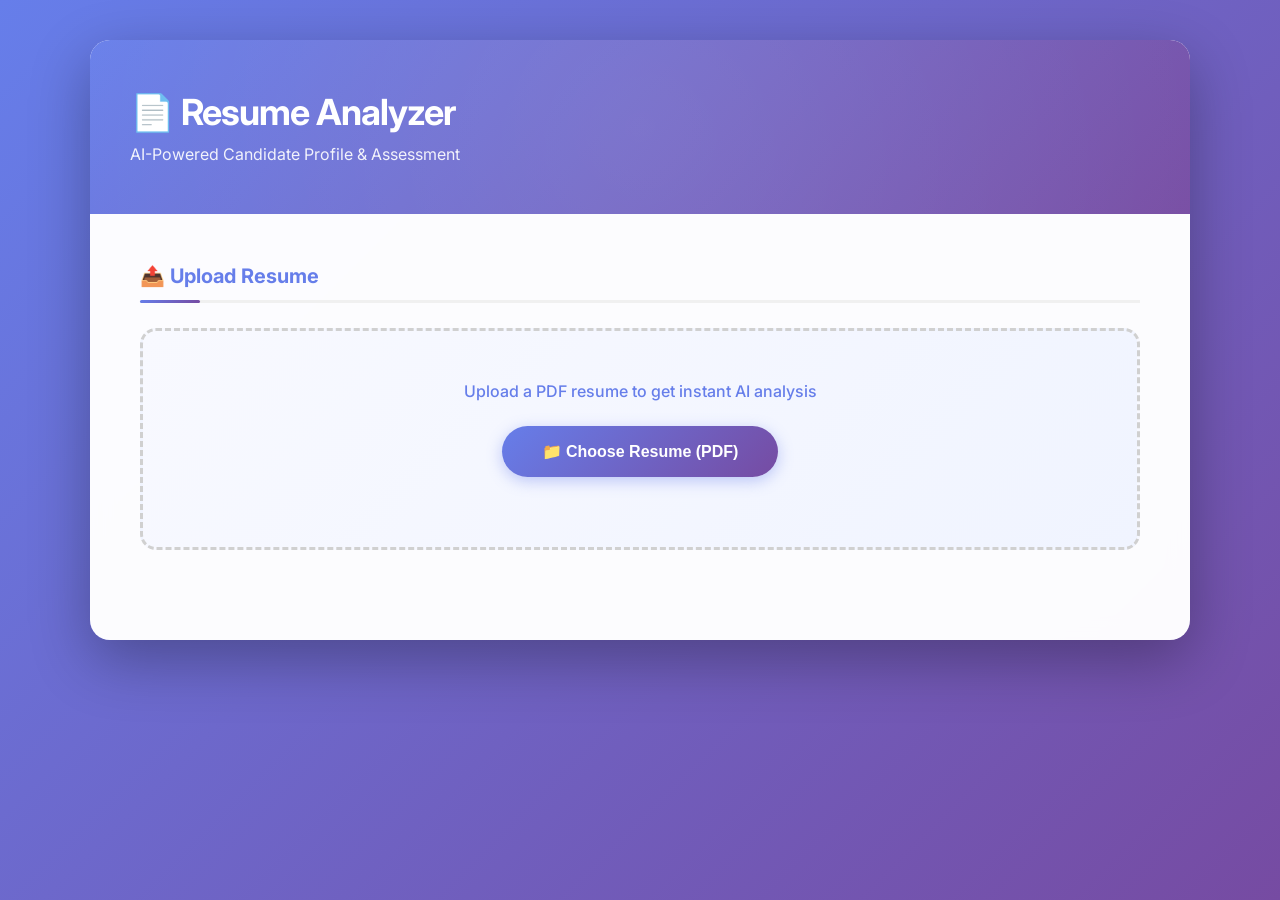
==== static/index.html @ e9851e32 "Improved chatbot container interface" ====
<!DOCTYPE html>
<html>
<head>
    <title>Resume Summarizer - AI Powered Candidate Analysis</title>
    <meta charset="UTF-8">
    <meta name="viewport" content="width=device-width, initial-scale=1.0">
    <link rel="stylesheet" href="/static/style.css">
    <link rel="preconnect" href="https://fonts.googleapis.com">
    <link rel="preconnect" href="https://fonts.gstatic.com" crossorigin>
    <link href="https://fonts.googleapis.com/css2?family=Inter:wght@400;500;600;700&display=swap" rel="stylesheet">
</head>
<body>
    <div class="container">
        <div class="header">
            <h1>📄 Resume Analyzer</h1>
            <p class="subtitle">AI-Powered Candidate Profile & Assessment</p>
        </div>
        
        <div class="content">
            <!-- Upload Section -->
            <div class="section-title">📤 Upload Resume</div>
            <div class="upload-section">
                <p style="margin-bottom: 25px; color: #667eea; font-size: 16px; font-weight: 500;">
                    Upload a PDF resume to get instant AI analysis
                </p>
                <input type="file" id="resumeFile" accept=".pdf" hidden>
                <button class="upload-btn" onclick="document.getElementById('resumeFile').click()">
                    📁 Choose Resume (PDF)
                </button>
                <p id="fileName" class="file-name"></p>
            </div>
            
            <div class="loading" id="loading">
                <div class="spinner"></div>
                <p style="margin-top: 12px;">Analyzing resume...</p>
            </div>
            
            <div id="status" class="status"></div>
            
            <!-- LinkedIn Section -->
            <div class="linkedin-section" id="linkedinSection" style="display: none;">
                <div class="section-title">🔗 LinkedIn Profile (Optional)</div>
                <div class="linkedin-card">
                    <p style="margin-bottom: 20px; color: #667eea;">
                        Add your LinkedIn profile for enhanced job recommendations
                    </p>
                    <div class="linkedin-input-group">
                        <input type="text" id="linkedinUrl" placeholder="https://www.linkedin.com/in/your-profile" class="linkedin-input">
                        <button class="btn-primary" onclick="addLinkedInProfile()">Add LinkedIn</button>
                        <button class="btn-secondary" onclick="skipLinkedIn()">Skip</button>
                    </div>
                    <p id="linkedinStatus" class="linkedin-status"></p>
                </div>
            </div>
            
            <!-- Profile Section -->
            <div class="profile-section" id="profileSection" style="display: none;">
                <div class="section-title">👤 Candidate Profile</div>
                <div class="profile-card">
                    <div class="profile-header">
                        <div>
                            <h2 id="candidateName">-</h2>
                            <p class="headline" id="candidateHeadline">-</p>
                            <p class="location-phone">
                                <span id="candidateLocation">-</span> | 
                                <span id="candidateEmail">-</span>
                            </p>
                        </div>
                    </div>
                    <p class="summary" id="candidateSummary">-</p>
                </div>
            </div>
            
            <!-- Skills Section -->
            <div class="skills-section" id="skillsSection" style="display: none;">
                <div class="section-title">🎯 Skills & Expertise</div>
                <div class="skills-grid" id="skillsGrid"></div>
            </div>
            
            <!-- Experience Timeline -->
            <div class="experience-section" id="experienceSection" style="display: none;">
                <div class="section-title">💻 Professional Experience</div>
                <div class="timeline" id="experienceTimeline"></div>
            </div>
            
            <!-- Education Section -->
            <div class="education-section" id="educationSection" style="display: none;">
                <div class="section-title">🎓 Education</div>
                <div class="education-grid" id="educationGrid"></div>
            </div>

            <!-- Certifications & Languages Section -->
            <div class="additional-section" id="certificationsLanguagesSection" style="display: none;">
                <div class="section-title">🏆 Certifications & Languages</div>
                <div class="additional-grid">
                    <div id="certificationsBox" style="display: none;">
                        <h4>🎖️ Certifications</h4>
                        <ul id="certificationsList"></ul>
                    </div>
                    <div id="languagesBox" style="display: none;">
                        <h4>🌍 Languages</h4>
                        <ul id="languagesList"></ul>
                    </div>
                </div>
            </div>

            <!-- Resume Strengths & Recommendations -->
            <div class="resume-details-section" id="resumeDetailsSection" style="display: none;">
                <div class="section-title">✨ Profile Strengths & Recommendations</div>
                <div class="details-grid">
                    <div id="strengthsBox" style="display: none;">
                        <h4>💪 Strengths</h4>
                        <ul id="strengthsList"></ul>
                    </div>
                    <div id="recommendationsBox" style="display: none;">
                        <h4>💡 Recommendations</h4>
                        <ul id="recommendationsList"></ul>
                    </div>
                </div>
            </div>
            
            <!-- Analysis Section -->
            <div class="analysis-section" id="analysisSection" style="display: none;">
                <div class="section-title">📊 AI Analysis & Career Insights</div>
                
                <div class="analysis-grid" id="analysisGrid">
                    <!-- Cards will be dynamically generated here -->
                </div>
            </div>

            <!-- Suggested Job Summary Section -->
            <div class="analysis-section" id="suggestedJobSection" style="display: none;">
                <div class="section-title">🧾 Suggested Job Summary</div>
                <div class="analysis-card full-width">
                    <p id="suggestedJobSummary">-</p>
                </div>
            </div>
            
            <!-- Job Recommendations Section -->
            <div class="recommendations-section" id="jobRecommendationsSection" style="display: none;">
                <div class="section-title">🎯 Job Recommendations</div>
                <button class="btn-primary" onclick="getJobRecommendations()" id="getRecommendationsBtn">
                    Get Job Recommendations
                </button>
                <div id="jobRecommendationsContent" style="margin-top: 20px;"></div>
            </div>

            <!-- Chat Section - Hidden by default -->
            <div class="chat-section" id="chatSection" style="display: none;">
            </div>
            
            <!-- Certifications & Languages (Old - to be removed) -->
            <div class="additional-section" id="additionalSection" style="display: none;">
                <div class="section-title">🏆 Certifications & Languages</div>
                <div class="additional-grid">
                    <div id="certificationsBox">
                        <h4>Certifications</h4>
                        <ul id="certificationsList"></ul>
                    </div>
                    <div id="languagesBox">
                        <h4>Languages</h4>
                        <ul id="languagesList"></ul>
                    </div>
                </div>
            </div>
        </div>
    </div>

    <!-- Floating Chatbot Button -->
    <button class="chatbot-fab" id="chatbotBtn" onclick="toggleChatbot()" title="Chat with AI Coach">
        💬
    </button>

    <!-- Chatbot Modal -->
    <div class="chatbot-modal" id="chatbotModal">
        <div class="chatbot-container">
            <div class="chatbot-header">
                <h3>AI Career Coach</h3>
                <div class="chatbot-controls">
                    <button class="chatbot-minimize" onclick="minimizeChatbot()" title="Minimize">−</button>
                    <button class="chatbot-close" onclick="closeChatbot()" title="Close">✕</button>
                </div>
            </div>
            <div class="chatbot-messages" id="chatbotMessages">
                <div class="chatbot-welcome">
                    <h4>👋 Welcome!</h4>
                    <p>I'm your AI career coach. Ask me anything about your resume, career path, or job recommendations.</p>
                </div>
            </div>
            <div class="chatbot-input-group">
                <input type="text" id="chatbotInput" class="chatbot-input" placeholder="Ask me about your career..." />
                <button class="chatbot-send" onclick="sendChatbotMessage()">Send</button>
            </div>
        </div>
    </div>
    
    <script src="/static/script.js"></script>
</body>
</html>
---- static/style.css ----
* { 
    margin: 0; 
    padding: 0; 
    box-sizing: border-box; 
}

body {
    font-family: 'Inter', -apple-system, BlinkMacSystemFont, 'Segoe UI', sans-serif;
    background: linear-gradient(135deg, #667eea 0%, #764ba2 100%);
    min-height: 100vh;
    padding: 40px 20px;
}

.container {
    max-width: 1100px;
    margin: 0 auto;
    background: rgba(255, 255, 255, 0.98);
    border-radius: 20px;
    box-shadow: 0 20px 60px rgba(0,0,0,0.3);
    overflow: hidden;
    backdrop-filter: blur(10px);
}

.header {
    background: linear-gradient(135deg, #667eea 0%, #764ba2 100%);
    color: white;
    padding: 50px 40px;
    position: relative;
    overflow: hidden;
}

.header::before {
    content: '';
    position: absolute;
    top: -50%;
    right: -50%;
    width: 200%;
    height: 200%;
    background: radial-gradient(circle, rgba(255,255,255,0.1) 0%, transparent 70%);
    animation: pulse 15s ease-in-out infinite;
}

@keyframes pulse {
    0%, 100% { transform: scale(1); opacity: 0.5; }
    50% { transform: scale(1.1); opacity: 0.8; }
}

h1 { 
    font-size: 36px; 
    font-weight: 700;
    margin-bottom: 10px;
    letter-spacing: -1px;
    position: relative;
    z-index: 1;
}

.subtitle { 
    color: rgba(255, 255, 255, 0.9);
    font-size: 16px;
    font-weight: 400;
    position: relative;
    z-index: 1;
}

.content { 
    padding: 50px; 
}

.section-title {
    font-size: 20px;
    font-weight: 700;
    color: #667eea;
    margin-bottom: 25px;
    padding-bottom: 12px;
    border-bottom: 3px solid #f0f0f0;
    display: flex;
    align-items: center;
    gap: 10px;
    position: relative;
}

.section-title::after {
    content: '';
    position: absolute;
    bottom: -3px;
    left: 0;
    width: 60px;
    height: 3px;
    background: linear-gradient(135deg, #667eea 0%, #764ba2 100%);
    border-radius: 3px;
}

.upload-section {
    border: 3px dashed #d0d0d0;
    border-radius: 16px;
    padding: 50px;
    text-align: center;
    margin-bottom: 40px;
    background: linear-gradient(135deg, #f8f9ff 0%, #f0f4ff 100%);
    transition: all 0.3s ease;
    position: relative;
}

.upload-section:hover {
    border-color: #667eea;
    background: linear-gradient(135deg, #f0f4ff 0%, #e8edff 100%);
    transform: translateY(-2px);
    box-shadow: 0 8px 20px rgba(102, 126, 234, 0.15);
}

.upload-btn {
    background: linear-gradient(135deg, #667eea 0%, #764ba2 100%);
    color: white;
    padding: 16px 40px;
    border: none;
    border-radius: 50px;
    font-size: 16px;
    font-weight: 600;
    cursor: pointer;
    transition: all 0.3s ease;
    box-shadow: 0 4px 15px rgba(102, 126, 234, 0.4);
}

.upload-btn:hover {
    transform: translateY(-2px);
    box-shadow: 0 6px 25px rgba(102, 126, 234, 0.6);
}

.upload-btn:active {
    transform: translateY(-1px);
}

.file-name {
    margin-top: 20px;
    color: #667eea;
    font-size: 15px;
    font-weight: 500;
}

.loading {
    display: none;
    text-align: center;
    padding: 40px;
}

.spinner {
    border: 4px solid #f3f3f3;
    border-top: 4px solid #667eea;
    border-radius: 50%;
    width: 40px;
    height: 40px;
    animation: spin 1s linear infinite;
    margin: 0 auto;
}

@keyframes spin {
    0% { transform: rotate(0deg); }
    100% { transform: rotate(360deg); }
}

.status {
    padding: 15px 20px;
    border-radius: 8px;
    margin-bottom: 30px;
    display: none;
    font-weight: 500;
}

.status.success {
    background: #e8f5e9;
    color: #2e7d32;
    border-left: 4px solid #4caf50;
}

.status.error {
    background: #ffebee;
    color: #c62828;
    border-left: 4px solid #f44336;
}

/* Profile Section */
.profile-section {
    margin-bottom: 40px;
}

.profile-card {
    background: linear-gradient(135deg, #f8f9ff 0%, #f0f4ff 100%);
    border-radius: 16px;
    padding: 30px;
    border-left: 5px solid #667eea;
}

.profile-header {
    display: flex;
    justify-content: space-between;
    align-items: flex-start;
    margin-bottom: 20px;
}

.profile-header h2 {
    font-size: 28px;
    color: #333;
    margin-bottom: 5px;
}

.headline {
    color: #667eea;
    font-size: 14px;
    font-weight: 600;
    text-transform: uppercase;
    letter-spacing: 0.5px;
}

.location-phone {
    color: #666;
    font-size: 14px;
    margin-top: 8px;
}

.summary {
    color: #555;
    line-height: 1.6;
    font-size: 15px;
}

/* Skills Section */
.skills-section {
    margin-bottom: 40px;
}

.skills-grid {
    display: flex;
    flex-wrap: wrap;
    gap: 10px;
}

.skill-badge {
    background: linear-gradient(135deg, #667eea 0%, #764ba2 100%);
    color: white;
    padding: 8px 16px;
    border-radius: 20px;
    font-size: 14px;
    font-weight: 500;
    transition: all 0.3s ease;
}

.skill-badge:hover {
    transform: translateY(-3px);
    box-shadow: 0 4px 12px rgba(102, 126, 234, 0.4);
}

/* Experience Timeline */
.experience-section {
    margin-bottom: 40px;
}

.timeline {
    position: relative;
    padding: 20px 0;
}

.timeline::before {
    content: '';
    position: absolute;
    left: 15px;
    top: 0;
    bottom: 0;
    width: 3px;
    background: #e0e0e0;
}

.timeline-item {
    position: relative;
    padding-left: 60px;
    padding-bottom: 40px;
}

.timeline-item::before {
    content: '';
    position: absolute;
    left: 0;
    top: 5px;
    width: 30px;
    height: 30px;
    background: white;
    border: 4px solid #667eea;
    border-radius: 50%;
}

.timeline-date {
    font-size: 12px;
    color: #667eea;
    font-weight: 600;
    text-transform: uppercase;
    margin-bottom: 8px;
}

.timeline-content h4 {
    font-size: 16px;
    color: #333;
    margin-bottom: 4px;
}

.timeline-content .company {
    color: #667eea;
    font-weight: 500;
    font-size: 14px;
    margin-bottom: 10px;
}

.highlights {
    list-style: none;
    margin-top: 10px;
}

.highlights li {
    color: #666;
    font-size: 14px;
    margin-bottom: 5px;
    padding-left: 15px;
    position: relative;
}

.highlights li::before {
    content: '▸';
    position: absolute;
    left: 0;
    color: #667eea;
}

/* Education Section */
.education-section {
    margin-bottom: 40px;
}

.education-grid {
    display: grid;
    grid-template-columns: repeat(auto-fit, minmax(300px, 1fr));
    gap: 20px;
}

.education-card {
    background: white;
    border: 2px solid #f0f0f0;
    border-radius: 12px;
    padding: 20px;
    transition: all 0.3s ease;
}

.education-card:hover {
    border-color: #667eea;
    box-shadow: 0 4px 15px rgba(102, 126, 234, 0.1);
}

.education-card h4 {
    font-size: 16px;
    color: #333;
    margin-bottom: 8px;
}

.education-card .institution {
    color: #667eea;
    font-weight: 500;
    font-size: 14px;
    margin-bottom: 5px;
}

.education-card .year {
    color: #999;
    font-size: 13px;
    margin-bottom: 10px;
}

.education-card .details {
    color: #666;
    font-size: 14px;
}

/* Analysis Section */
.analysis-section {
    margin-bottom: 40px;
}

.analysis-grid {
    display: grid;
    grid-template-columns: repeat(auto-fit, minmax(300px, 1fr));
    gap: 20px;
}

.analysis-card {
    background: linear-gradient(135deg, #f8f9ff 0%, #f0f4ff 100%);
    border: 2px solid #e8ecff;
    border-radius: 12px;
    padding: 20px;
    transition: all 0.3s ease;
}

.analysis-card.full-width {
    grid-column: 1 / -1;
}

.analysis-card:hover {
    border-color: #667eea;
    box-shadow: 0 4px 15px rgba(102, 126, 234, 0.2);
}

.analysis-card h3 {
    font-size: 14px;
    color: #667eea;
    font-weight: 600;
    text-transform: uppercase;
    margin-bottom: 12px;
    letter-spacing: 0.5px;
}

.analysis-card p {
    color: #555;
    font-size: 14px;
    line-height: 1.6;
}

.analysis-card div {
    color: #555;
    font-size: 15px;
    line-height: 1.6;
}

/* Additional Sections */
.additional-section {
    margin-bottom: 40px;
}

.additional-grid {
    display: grid;
    grid-template-columns: repeat(auto-fit, minmax(300px, 1fr));
    gap: 20px;
}

.additional-grid div {
    background: white;
    border: 2px solid #f0f0f0;
    border-radius: 12px;
    padding: 20px;
}

.additional-grid h4 {
    color: #667eea;
    font-size: 15px;
    font-weight: 600;
    margin-bottom: 15px;
}

.additional-grid ul {
    list-style: none;
}

.additional-grid li {
    color: #666;
    font-size: 14px;
    padding: 8px 0;
    padding-left: 15px;
    position: relative;
}

.additional-grid li::before {
    content: '✓';
    position: absolute;
    left: 0;
    color: #667eea;
    font-weight: bold;
}

/* Resume Details Section */
.resume-details-section {
    margin-bottom: 40px;
}

.details-grid {
    display: grid;
    grid-template-columns: repeat(auto-fit, minmax(300px, 1fr));
    gap: 20px;
}

.details-grid div {
    background: white;
    border: 2px solid #f0f0f0;
    border-radius: 12px;
    padding: 20px;
}

.details-grid h4 {
    color: #667eea;
    font-size: 15px;
    font-weight: 600;
    margin-bottom: 15px;
}

.details-grid ul {
    list-style: none;
}

.details-grid li {
    color: #666;
    font-size: 14px;
    padding: 8px 0;
    padding-left: 15px;
    position: relative;
}

.details-grid li::before {
    content: '✓';
    position: absolute;
    left: 0;
    color: #667eea;
    font-weight: bold;
}

/* Chat Section */
.chat-section {
    margin-bottom: 40px;
    background: linear-gradient(135deg, #f8f9ff 0%, #f0f4ff 100%);
    border-radius: 16px;
    padding: 30px;
    border-left: 5px solid #667eea;
}

.chat-container {
    display: flex;
    flex-direction: column;
    height: 500px;
    background: white;
    border-radius: 12px;
    overflow: hidden;
    box-shadow: 0 2px 10px rgba(102, 126, 234, 0.1);
}

.chat-messages {
    flex: 1;
    overflow-y: auto;
    padding: 20px;
    display: flex;
    flex-direction: column;
    gap: 12px;
}

.chat-message {
    padding: 12px 16px;
    border-radius: 12px;
    max-width: 80%;
    word-wrap: break-word;
    line-height: 1.5;
    font-size: 14px;
}

.user-message {
    background: linear-gradient(135deg, #667eea 0%, #764ba2 100%);
    color: white;
    align-self: flex-end;
    border-bottom-right-radius: 4px;
}

.ai-message {
    background: #f0f0f0;
    color: #333;
    align-self: flex-start;
    border-bottom-left-radius: 4px;
}

.ai-message.error {
    background: #ffebee;
    color: #c62828;
}

.chat-input-group {
    display: flex;
    padding: 15px;
    border-top: 1px solid #e0e0e0;
    gap: 10px;
}

.chat-input {
    flex: 1;
    border: 2px solid #e0e0e0;
    border-radius: 8px;
    padding: 12px 15px;
    font-size: 14px;
    font-family: 'Inter', sans-serif;
    transition: border-color 0.3s;
}

.chat-input:focus {
    outline: none;
    border-color: #667eea;
}

.chat-send-btn {
    background: linear-gradient(135deg, #667eea 0%, #764ba2 100%);
    color: white;
    border: none;
    padding: 12px 24px;
    border-radius: 8px;
    font-weight: 600;
    cursor: pointer;
    transition: all 0.3s ease;
}

.chat-send-btn:hover {
    transform: translateY(-2px);
    box-shadow: 0 4px 12px rgba(102, 126, 234, 0.4);
}

.chat-send-btn:active {
    transform: translateY(0);
}

/* Input file hidden */
input[type="file"] { 
    display: none; 
}


/* Responsive Design */
@media (max-width: 768px) {
    body {
        padding: 20px 10px;
    }
    
    .container {
        border-radius: 16px;
    }
    
    .header {
        padding: 30px 20px;
    }
    
    h1 {
        font-size: 28px;
    }
    
    .content {
        padding: 30px 20px;
    }
    
    .upload-section {
        padding: 30px 20px;
    }
    
    .input-group {
        flex-direction: column;
        gap: 10px;
        padding: 10px;
    }
    
    .question-input {
        padding: 14px 20px;
    }
    
    .ask-btn {
        width: 100%;
        padding: 14px;
    }
    
    .summary-box, .answer-box {
        padding: 20px;
    }
}

/* Smooth scrolling */
html {
    scroll-behavior: smooth;
}

/* Selection color */
::selection {
    background: #667eea;
    color: white;
}

/* Focus visible for accessibility */
button:focus-visible,
input:focus-visible {
    outline: 3px solid #667eea;
    outline-offset: 2px;
}

/* Floating Chatbot Button - Professional Design */
.chatbot-fab {
    position: fixed;
    bottom: 32px;
    right: 32px;
    width: 64px;
    height: 64px;
    border-radius: 50%;
    background: linear-gradient(135deg, #667eea 0%, #764ba2 100%);
    color: white;
    border: none;
    font-size: 28px;
    cursor: pointer;
    box-shadow: 0 4px 20px rgba(102, 126, 234, 0.4);
    transition: all 0.3s cubic-bezier(0.4, 0, 0.2, 1);
    display: none;
    align-items: center;
    justify-content: center;
    z-index: 999;
    font-family: 'Inter', sans-serif;
}

.chatbot-fab::before {
    content: '💬';
    font-size: 28px;
}

.chatbot-fab:hover {
    transform: translateY(-3px);
    box-shadow: 0 8px 30px rgba(102, 126, 234, 0.5);
    background: linear-gradient(135deg, #7c8ff0 0%, #8a5bb8 100%);
}

.chatbot-fab:active {
    transform: translateY(-1px);
}

.chatbot-fab.show {
    display: flex;
    animation: fadeInUp 0.4s ease;
}

@keyframes fadeInUp {
    from {
        opacity: 0;
        transform: translateY(20px);
    }
    to {
        opacity: 1;
        transform: translateY(0);
    }
}

/* Chatbot Modal - Professional & Classic Design */
.chatbot-modal {
    position: fixed;
    bottom: 110px;
    right: 32px;
    width: 340px;
    height: 459px;
    max-height: calc(100vh - 150px);
    background: white;
    border-radius: 16px;
    box-shadow: 0 12px 48px rgba(0, 0, 0, 0.15), 0 0 0 1px rgba(0, 0, 0, 0.05);
    display: none;
    flex-direction: column;
    z-index: 998;
    animation: slideUpFade 0.3s cubic-bezier(0.4, 0, 0.2, 1);
    overflow: hidden;
}

.chatbot-modal.open {
    display: flex;
}

@keyframes slideUpFade {
    from {
        opacity: 0;
        transform: translateY(20px) scale(0.95);
    }
    to {
        opacity: 1;
        transform: translateY(0) scale(1);
    }
}

.chatbot-container {
    display: flex;
    flex-direction: column;
    height: 100%;
    overflow: hidden;
    background: white;
}

.chatbot-header {
    display: flex;
    justify-content: space-between;
    align-items: center;
    padding: 18px 20px;
    background: linear-gradient(135deg, #667eea 0%, #764ba2 100%);
    color: white;
    border-radius: 16px 16px 0 0;
    position: relative;
    box-shadow: 0 2px 8px rgba(0, 0, 0, 0.1);
}

.chatbot-header h3 {
    margin: 0;
    font-size: 17px;
    font-weight: 600;
    letter-spacing: -0.2px;
}

.chatbot-controls {
    display: flex;
    gap: 4px;
    align-items: center;
}

.chatbot-minimize {
    background: rgba(255, 255, 255, 0.2);
    border: none;
    color: white;
    font-size: 20px;
    cursor: pointer;
    padding: 6px 10px;
    border-radius: 6px;
    transition: all 0.2s;
    line-height: 1;
}

.chatbot-minimize:hover {
    background: rgba(255, 255, 255, 0.3);
}

.chatbot-close {
    background: rgba(255, 255, 255, 0.2);
    border: none;
    color: white;
    font-size: 20px;
    cursor: pointer;
    padding: 6px 10px;
    border-radius: 6px;
    transition: all 0.2s;
    line-height: 1;
}

.chatbot-close:hover {
    background: rgba(255, 255, 255, 0.3);
}

.chatbot-messages {
    flex: 1;
    overflow-y: auto;
    overflow-x: hidden;
    padding: 20px;
    display: flex;
    flex-direction: column;
    gap: 16px;
    background: #f8f9fa;
}

/* Custom scrollbar - Professional styling */
.chatbot-messages::-webkit-scrollbar {
    width: 6px;
}

.chatbot-messages::-webkit-scrollbar-track {
    background: transparent;
}

.chatbot-messages::-webkit-scrollbar-thumb {
    background: #cbd5e0;
    border-radius: 10px;
}

.chatbot-messages::-webkit-scrollbar-thumb:hover {
    background: #a0aec0;
}

/* Firefox scrollbar */
.chatbot-messages {
    scrollbar-color: #cbd5e0 transparent;
    scrollbar-width: thin;
}

/* Welcome message */
.chatbot-welcome {
    text-align: center;
    padding: 40px 20px;
    color: #718096;
}

.chatbot-welcome h4 {
    margin: 0 0 8px 0;
    color: #2d3748;
    font-size: 16px;
    font-weight: 600;
}

.chatbot-welcome p {
    margin: 0;
    font-size: 14px;
    line-height: 1.5;
}

/* Message bubbles - Classic design */
.chatbot-message {
    max-width: 80%;
    padding: 12px 16px;
    border-radius: 12px;
    word-wrap: break-word;
    font-size: 14px;
    line-height: 1.5;
    animation: messageSlideIn 0.3s ease;
    position: relative;
}

@keyframes messageSlideIn {
    from {
        opacity: 0;
        transform: translateY(10px);
    }
    to {
        opacity: 1;
        transform: translateY(0);
    }
}

.chatbot-message.user {
    background: linear-gradient(135deg, #667eea 0%, #764ba2 100%);
    color: white;
    margin-left: auto;
    border-bottom-right-radius: 4px;
    box-shadow: 0 2px 8px rgba(102, 126, 234, 0.2);
}

.chatbot-message.ai {
    background: white;
    color: #2d3748;
    margin-right: auto;
    border-bottom-left-radius: 4px;
    box-shadow: 0 2px 8px rgba(0, 0, 0, 0.08);
    border: 1px solid #e2e8f0;
}

.chatbot-message.ai.error {
    background: #fff5f5;
    color: #c53030;
    border-color: #feb2b2;
}

/* Typing indicator */
.chatbot-typing {
    display: flex;
    align-items: center;
    gap: 8px;
    padding: 12px 16px;
    background: white;
    border-radius: 12px;
    border-bottom-left-radius: 4px;
    max-width: 80px;
    margin-right: auto;
    box-shadow: 0 2px 8px rgba(0, 0, 0, 0.08);
    border: 1px solid #e2e8f0;
}

.chatbot-typing span {
    width: 8px;
    height: 8px;
    border-radius: 50%;
    background: #cbd5e0;
    animation: typingDot 1.4s infinite;
}

.chatbot-typing span:nth-child(2) {
    animation-delay: 0.2s;
}

.chatbot-typing span:nth-child(3) {
    animation-delay: 0.4s;
}

@keyframes typingDot {
    0%, 60%, 100% {
        transform: translateY(0);
        background: #cbd5e0;
    }
    30% {
        transform: translateY(-8px);
        background: #667eea;
    }
}

/* Message timestamp */
.message-time {
    font-size: 11px;
    opacity: 0.6;
    margin-top: 4px;
    display: block;
}

/* Input area - Professional design */
.chatbot-input-group {
    display: flex;
    gap: 10px;
    padding: 16px 20px;
    border-top: 1px solid #e2e8f0;
    background: white;
    border-radius: 0 0 16px 16px;
}

.chatbot-input {
    flex: 1;
    padding: 12px 16px;
    border: 2px solid #e2e8f0;
    border-radius: 10px;
    font-size: 14px;
    font-family: 'Inter', sans-serif;
    transition: all 0.2s;
    background: #f8f9fa;
}

.chatbot-input:focus {
    outline: none;
    border-color: #667eea;
    background: white;
    box-shadow: 0 0 0 3px rgba(102, 126, 234, 0.1);
}

.chatbot-input::placeholder {
    color: #a0aec0;
}

.chatbot-send {
    padding: 12px 20px;
    background: linear-gradient(135deg, #667eea 0%, #764ba2 100%);
    color: white;
    border: none;
    border-radius: 10px;
    cursor: pointer;
    font-weight: 600;
    font-size: 14px;
    transition: all 0.2s;
    box-shadow: 0 2px 8px rgba(102, 126, 234, 0.3);
}

.chatbot-send:hover {
    transform: translateY(-1px);
    box-shadow: 0 4px 12px rgba(102, 126, 234, 0.4);
}

.chatbot-send:active {
    transform: translateY(0);
}

.chatbot-send:disabled {
    opacity: 0.5;
    cursor: not-allowed;
    transform: none;
}

/* Mobile responsiveness for chatbot */
@media (max-width: 768px) {
    .chatbot-fab {
        bottom: 20px;
        right: 20px;
        width: 56px;
        height: 56px;
        font-size: 24px;
    }
    
    .chatbot-modal {
        bottom: 90px;
        right: 20px;
        left: 20px;
        width: auto;
        max-width: calc(100vw - 40px);
        height: 425px;
    }
    
    .chatbot-input-group {
        padding: 12px 16px;
    }
}

@media (max-width: 480px) {
    .chatbot-modal {
        bottom: 90px;
        right: 10px;
        left: 10px;
        width: auto;
        max-width: calc(100vw - 20px);
        height: 383px;
    }
}



/* LinkedIn Section */
.linkedin-section {
    margin: 30px 0;
}

.linkedin-card {
    background: white;
    padding: 30px;
    border-radius: 12px;
    box-shadow: 0 2px 8px rgba(0,0,0,0.1);
}

.linkedin-input-group {
    display: flex;
    gap: 10px;
    flex-wrap: wrap;
}

.linkedin-input {
    flex: 1;
    min-width: 300px;
    padding: 12px 16px;
    border: 2px solid #e0e0e0;
    border-radius: 8px;
    font-size: 15px;
    transition: border-color 0.3s;
}

.linkedin-input:focus {
    outline: none;
    border-color: #667eea;
}

.btn-primary {
    padding: 12px 24px;
    background: linear-gradient(135deg, #667eea 0%, #764ba2 100%);
    color: white;
    border: none;
    border-radius: 8px;
    font-size: 15px;
    font-weight: 600;
    cursor: pointer;
    transition: transform 0.2s, box-shadow 0.2s;
}

.btn-primary:hover {
    transform: translateY(-2px);
    box-shadow: 0 4px 12px rgba(102, 126, 234, 0.4);
}

.btn-primary:disabled {
    opacity: 0.6;
    cursor: not-allowed;
    transform: none;
}

.btn-secondary {
    padding: 12px 24px;
    background: #f5f5f5;
    color: #666;
    border: 2px solid #e0e0e0;
    border-radius: 8px;
    font-size: 15px;
    font-weight: 600;
    cursor: pointer;
    transition: all 0.2s;
}

.btn-secondary:hover {
    background: #e8e8e8;
    border-color: #ccc;
}

.linkedin-status {
    margin-top: 15px;
    padding: 12px;
    border-radius: 8px;
    font-size: 14px;
    font-weight: 500;
}

.linkedin-status.success {
    background: #d4edda;
    color: #155724;
}

.linkedin-status.error {
    background: #f8d7da;
    color: #721c24;
}

/* Job Recommendations Section */
.recommendations-section {
    margin: 30px 0;
}

.job-recommendations-grid {
    display: grid;
    gap: 20px;
    margin-top: 20px;
}

.job-card {
    background: white;
    padding: 25px;
    border-radius: 12px;
    box-shadow: 0 2px 8px rgba(0,0,0,0.1);
    transition: transform 0.2s, box-shadow 0.2s;
}

.job-card:hover {
    transform: translateY(-4px);
    box-shadow: 0 6px 20px rgba(0,0,0,0.15);
}

.job-header {
    display: flex;
    justify-content: space-between;
    align-items: flex-start;
    margin-bottom: 15px;
    gap: 15px;
}

.job-header h3 {
    margin: 0;
    color: #2d3748;
    font-size: 20px;
    flex: 1;
}

.match-score {
    padding: 8px 16px;
    border-radius: 20px;
    font-weight: 700;
    font-size: 14px;
    color: white;
    white-space: nowrap;
}

.company-type {
    color: #667eea;
    font-weight: 600;
    margin: 10px 0;
}

.job-reasoning {
    color: #4a5568;
    line-height: 1.6;
    margin: 15px 0;
}

.job-details {
    margin-top: 20px;
}

.job-section {
    margin: 15px 0;
}

.job-section h4 {
    font-size: 14px;
    color: #2d3748;
    margin-bottom: 10px;
}

.skills-tags {
    display: flex;
    flex-wrap: wrap;
    gap: 8px;
}

.skill-tag {
    padding: 6px 12px;
    border-radius: 6px;
    font-size: 13px;
    font-weight: 500;
}

.skill-tag.match {
    background: #d4edda;
    color: #155724;
}

.skill-tag.gap {
    background: #fff3cd;
    color: #856404;
}

.job-footer {
    display: flex;
    justify-content: space-between;
    margin-top: 20px;
    padding-top: 15px;
    border-top: 1px solid #e0e0e0;
    font-size: 14px;
    color: #4a5568;
}

.salary, .growth {
    font-weight: 600;
}

/* Career Insights */
.career-insights {
    margin-top: 30px;
    background: linear-gradient(135deg, #667eea 0%, #764ba2 100%);
    padding: 30px;
    border-radius: 12px;
    color: white;
}

.career-insights h3 {
    margin: 0 0 20px 0;
    font-size: 24px;
}

.insights-grid {
    display: grid;
    grid-template-columns: repeat(auto-fit, minmax(250px, 1fr));
    gap: 20px;
}

.insight-card {
    background: rgba(255, 255, 255, 0.15);
    padding: 20px;
    border-radius: 10px;
    backdrop-filter: blur(10px);
}

.insight-card h4 {
    margin: 0 0 12px 0;
    font-size: 16px;
}

.insight-card p {
    margin: 0;
    line-height: 1.6;
}

.insight-card ul {
    margin: 0;
    padding-left: 20px;
}

.insight-card li {
    margin: 8px 0;
}

.industry-tags {
    display: flex;
    flex-wrap: wrap;
    gap: 8px;
}

.industry-tag {
    padding: 6px 12px;
    background: rgba(255, 255, 255, 0.25);
    border-radius: 6px;
    font-size: 13px;
    font-weight: 500;
}

.error-message {
    padding: 20px;
    background: #f8d7da;
    color: #721c24;
    border-radius: 8px;
    text-align: center;
}

/* Responsive Design */
@media (max-width: 768px) {
    .linkedin-input-group {
        flex-direction: column;
    }
    
    .linkedin-input {
        min-width: 100%;
    }
    
    .btn-primary, .btn-secondary {
        width: 100%;
    }
    
    .job-header {
        flex-direction: column;
    }
    
    .match-score {
        align-self: flex-start;
    }
    
    .job-footer {
        flex-direction: column;
        gap: 10px;
    }
}
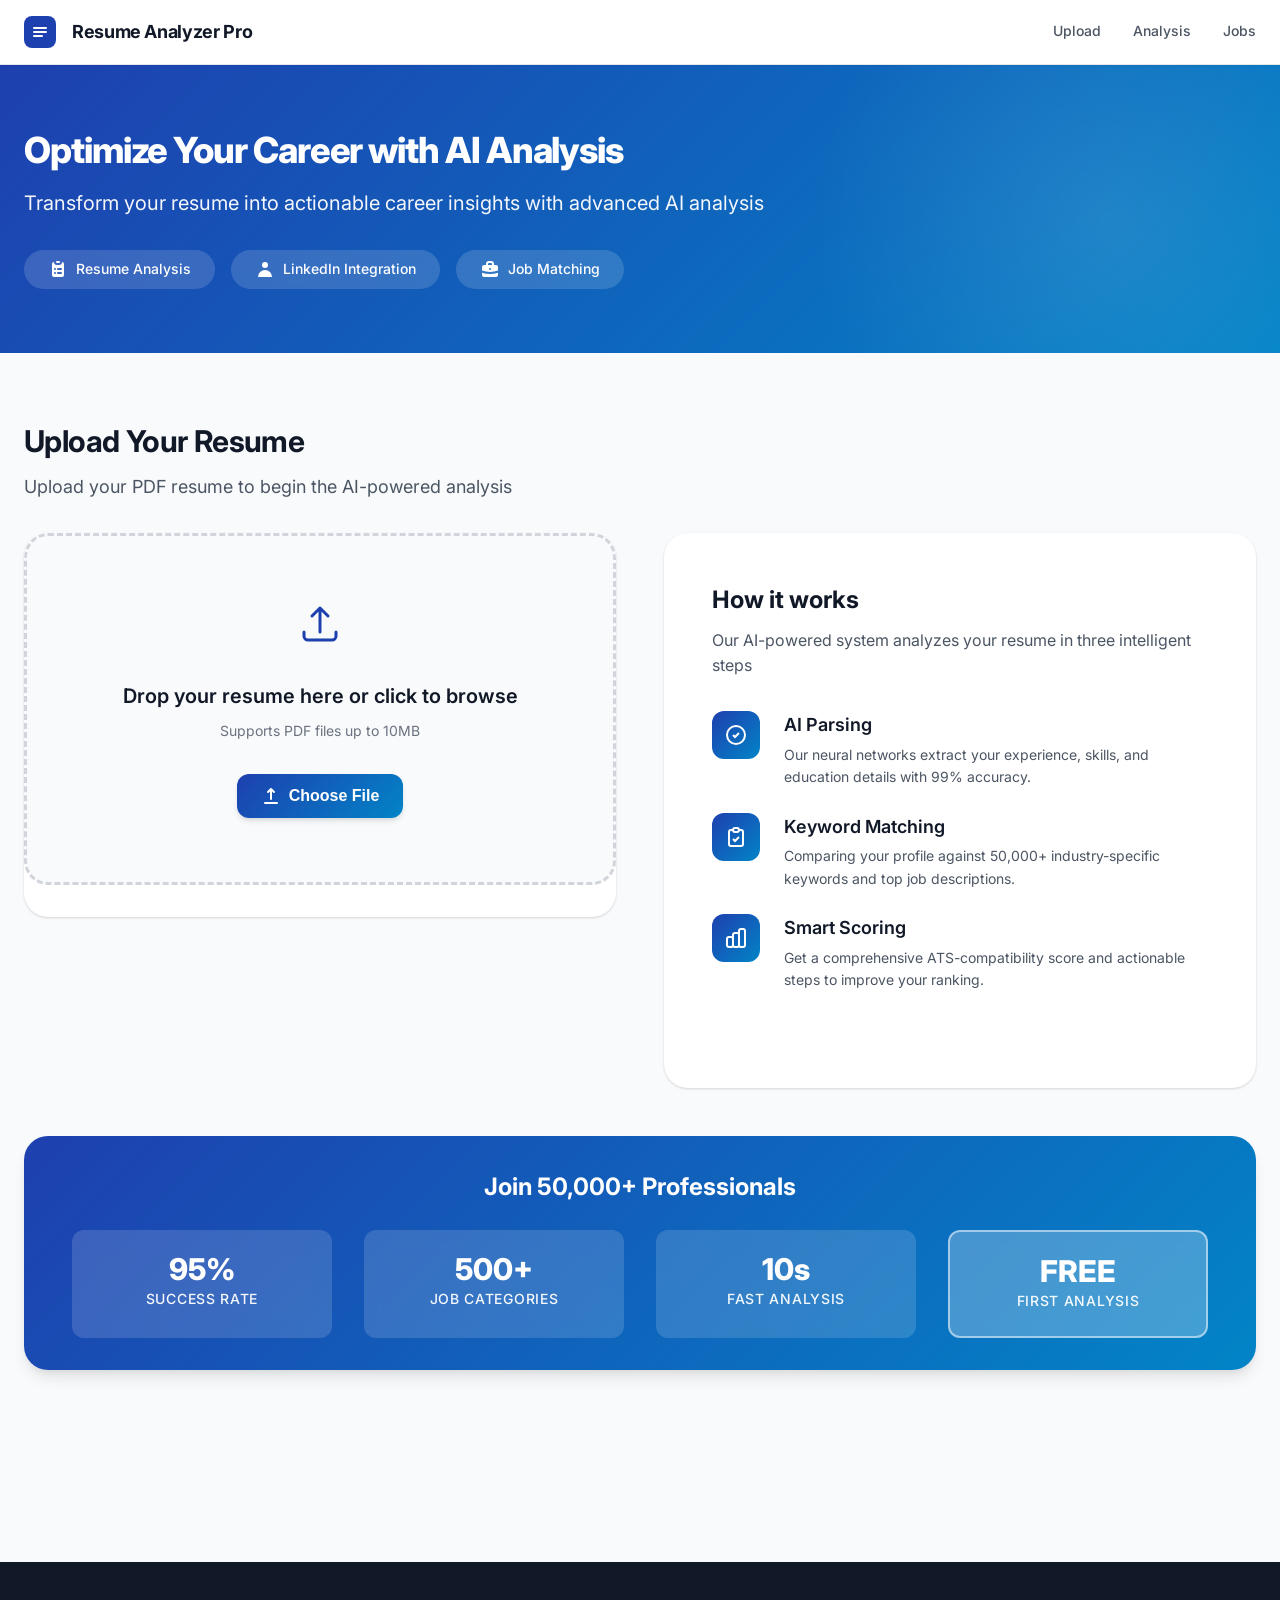
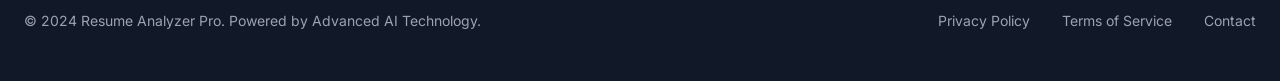
==== commit 32646881: "Refactor code structure for improved readability and maintainability" ====
--- a/static/index.html
+++ b/static/index.html
@@ -1,200 +1,233 @@
 <!DOCTYPE html>
-<html>
+<html lang="en">
 <head>
-    <title>Resume Summarizer - AI Powered Candidate Analysis</title>
     <meta charset="UTF-8">
     <meta name="viewport" content="width=device-width, initial-scale=1.0">
+    <meta name="description" content="Professional AI-powered resume analysis and job recommendation system">
+    <title>Resume Analyzer Pro - AI Career Intelligence Platform</title>
     <link rel="stylesheet" href="/static/style.css">
     <link rel="preconnect" href="https://fonts.googleapis.com">
     <link rel="preconnect" href="https://fonts.gstatic.com" crossorigin>
-    <link href="https://fonts.googleapis.com/css2?family=Inter:wght@400;500;600;700&display=swap" rel="stylesheet">
+    <link href="https://fonts.googleapis.com/css2?family=Inter:wght@300;400;500;600;700;800&display=swap" rel="stylesheet">
 </head>
 <body>
-    <div class="container">
-        <div class="header">
-            <h1>📄 Resume Analyzer</h1>
-            <p class="subtitle">AI-Powered Candidate Profile & Assessment</p>
-        </div>
-        
-        <div class="content">
+    <!-- Navigation Bar -->
+    <nav class="navbar">
+        <div class="nav-container">
+            <div class="nav-brand">
+                <svg class="brand-icon" width="32" height="32" viewBox="0 0 32 32" fill="none">
+                    <rect width="32" height="32" rx="8" fill="url(#gradient)"/>
+                    <path d="M10 12h12M10 16h12M10 20h8" stroke="white" stroke-width="2" stroke-linecap="round"/>
+                    <defs>
+                        <linearGradient id="gradient" x1="0" y1="0" x2="32" y2="32">
+                            <stop offset="0%" stop-color="#1e40af"/>
+                            <stop offset="100%" stop-color="#0284c7"/>
+                        </linearGradient>
+                    </defs>
+                </svg>
+                <span class="brand-name">Resume Analyzer Pro</span>
+            </div>
+            <div class="nav-links">
+                <a href="#upload" class="nav-link">Upload</a>
+                <a href="#analysis" class="nav-link">Analysis</a>
+                <a href="#recommendations" class="nav-link">Jobs</a>
+            </div>
+        </div>
+    </nav>
+
+    <!-- Hero Section -->
+    <section class="hero">
+        <div class="hero-container">
+            <div class="hero-content">
+                <h1 class="hero-title">Optimize Your Career with AI Analysis</h1>
+                <p class="hero-subtitle">Transform your resume into actionable career insights with advanced AI analysis</p>
+                <div class="hero-features">
+                    <div class="feature-badge">
+                        <svg width="20" height="20" viewBox="0 0 20 20" fill="currentColor">
+                            <path d="M9 2a1 1 0 000 2h2a1 1 0 100-2H9z"/>
+                            <path fill-rule="evenodd" d="M4 5a2 2 0 012-2 3 3 0 003 3h2a3 3 0 003-3 2 2 0 012 2v11a2 2 0 01-2 2H6a2 2 0 01-2-2V5zm3 4a1 1 0 000 2h.01a1 1 0 100-2H7zm3 0a1 1 0 000 2h3a1 1 0 100-2h-3zm-3 4a1 1 0 100 2h.01a1 1 0 100-2H7zm3 0a1 1 0 100 2h3a1 1 0 100-2h-3z" clip-rule="evenodd"/>
+                        </svg>
+                        <span>Resume Analysis</span>
+                    </div>
+                    <div class="feature-badge">
+                        <svg width="20" height="20" viewBox="0 0 20 20" fill="currentColor">
+                            <path d="M10 9a3 3 0 100-6 3 3 0 000 6zm-7 9a7 7 0 1114 0H3z"/>
+                        </svg>
+                        <span>LinkedIn Integration</span>
+                    </div>
+                    <div class="feature-badge">
+                        <svg width="20" height="20" viewBox="0 0 20 20" fill="currentColor">
+                            <path fill-rule="evenodd" d="M6 6V5a3 3 0 013-3h2a3 3 0 013 3v1h2a2 2 0 012 2v3.57A22.952 22.952 0 0110 13a22.95 22.95 0 01-8-1.43V8a2 2 0 012-2h2zm2-1a1 1 0 011-1h2a1 1 0 011 1v1H8V5zm1 5a1 1 0 011-1h.01a1 1 0 110 2H10a1 1 0 01-1-1z" clip-rule="evenodd"/>
+                            <path d="M2 13.692V16a2 2 0 002 2h12a2 2 0 002-2v-2.308A24.974 24.974 0 0110 15c-2.796 0-5.487-.46-8-1.308z"/>
+                        </svg>
+                        <span>Job Matching</span>
+                    </div>
+                </div>
+            </div>
+        </div>
+    </section>
+
+    <!-- Main Content -->
+    <main class="main-content">
+        <div class="content-container">
+            
             <!-- Upload Section -->
-            <div class="section-title">📤 Upload Resume</div>
-            <div class="upload-section">
-                <p style="margin-bottom: 25px; color: #667eea; font-size: 16px; font-weight: 500;">
-                    Upload a PDF resume to get instant AI analysis
-                </p>
-                <input type="file" id="resumeFile" accept=".pdf" hidden>
-                <button class="upload-btn" onclick="document.getElementById('resumeFile').click()">
-                    📁 Choose Resume (PDF)
-                </button>
-                <p id="fileName" class="file-name"></p>
-            </div>
-            
-            <div class="loading" id="loading">
-                <div class="spinner"></div>
-                <p style="margin-top: 12px;">Analyzing resume...</p>
-            </div>
-            
-            <div id="status" class="status"></div>
-            
-            <!-- LinkedIn Section -->
-            <div class="linkedin-section" id="linkedinSection" style="display: none;">
-                <div class="section-title">🔗 LinkedIn Profile (Optional)</div>
-                <div class="linkedin-card">
-                    <p style="margin-bottom: 20px; color: #667eea;">
-                        Add your LinkedIn profile for enhanced job recommendations
-                    </p>
-                    <div class="linkedin-input-group">
-                        <input type="text" id="linkedinUrl" placeholder="https://www.linkedin.com/in/your-profile" class="linkedin-input">
-                        <button class="btn-primary" onclick="addLinkedInProfile()">Add LinkedIn</button>
-                        <button class="btn-secondary" onclick="skipLinkedIn()">Skip</button>
-                    </div>
-                    <p id="linkedinStatus" class="linkedin-status"></p>
-                </div>
-            </div>
-            
-            <!-- Profile Section -->
-            <div class="profile-section" id="profileSection" style="display: none;">
-                <div class="section-title">👤 Candidate Profile</div>
-                <div class="profile-card">
-                    <div class="profile-header">
-                        <div>
-                            <h2 id="candidateName">-</h2>
-                            <p class="headline" id="candidateHeadline">-</p>
-                            <p class="location-phone">
-                                <span id="candidateLocation">-</span> | 
-                                <span id="candidateEmail">-</span>
-                            </p>
-                        </div>
-                    </div>
-                    <p class="summary" id="candidateSummary">-</p>
-                </div>
-            </div>
-            
-            <!-- Skills Section -->
-            <div class="skills-section" id="skillsSection" style="display: none;">
-                <div class="section-title">🎯 Skills & Expertise</div>
-                <div class="skills-grid" id="skillsGrid"></div>
-            </div>
-            
-            <!-- Experience Timeline -->
-            <div class="experience-section" id="experienceSection" style="display: none;">
-                <div class="section-title">💻 Professional Experience</div>
-                <div class="timeline" id="experienceTimeline"></div>
-            </div>
-            
-            <!-- Education Section -->
-            <div class="education-section" id="educationSection" style="display: none;">
-                <div class="section-title">🎓 Education</div>
-                <div class="education-grid" id="educationGrid"></div>
-            </div>
-
-            <!-- Certifications & Languages Section -->
-            <div class="additional-section" id="certificationsLanguagesSection" style="display: none;">
-                <div class="section-title">🏆 Certifications & Languages</div>
-                <div class="additional-grid">
-                    <div id="certificationsBox" style="display: none;">
-                        <h4>🎖️ Certifications</h4>
-                        <ul id="certificationsList"></ul>
-                    </div>
-                    <div id="languagesBox" style="display: none;">
-                        <h4>🌍 Languages</h4>
-                        <ul id="languagesList"></ul>
-                    </div>
-                </div>
-            </div>
-
-            <!-- Resume Strengths & Recommendations -->
-            <div class="resume-details-section" id="resumeDetailsSection" style="display: none;">
-                <div class="section-title">✨ Profile Strengths & Recommendations</div>
-                <div class="details-grid">
-                    <div id="strengthsBox" style="display: none;">
-                        <h4>💪 Strengths</h4>
-                        <ul id="strengthsList"></ul>
-                    </div>
-                    <div id="recommendationsBox" style="display: none;">
-                        <h4>💡 Recommendations</h4>
-                        <ul id="recommendationsList"></ul>
-                    </div>
-                </div>
-            </div>
-            
-            <!-- Analysis Section -->
-            <div class="analysis-section" id="analysisSection" style="display: none;">
-                <div class="section-title">📊 AI Analysis & Career Insights</div>
+            <section class="section" id="upload">
+                <div class="section-header">
+                    <h2 class="section-title">Upload Your Resume</h2>
+                    <p class="section-description">Upload your PDF resume to begin the AI-powered analysis</p>
+                </div>
                 
-                <div class="analysis-grid" id="analysisGrid">
-                    <!-- Cards will be dynamically generated here -->
-                </div>
-            </div>
-
-            <!-- Suggested Job Summary Section -->
-            <div class="analysis-section" id="suggestedJobSection" style="display: none;">
-                <div class="section-title">🧾 Suggested Job Summary</div>
-                <div class="analysis-card full-width">
-                    <p id="suggestedJobSummary">-</p>
-                </div>
-            </div>
-            
-            <!-- Job Recommendations Section -->
-            <div class="recommendations-section" id="jobRecommendationsSection" style="display: none;">
-                <div class="section-title">🎯 Job Recommendations</div>
-                <button class="btn-primary" onclick="getJobRecommendations()" id="getRecommendationsBtn">
-                    Get Job Recommendations
-                </button>
-                <div id="jobRecommendationsContent" style="margin-top: 20px;"></div>
-            </div>
-
-            <!-- Chat Section - Hidden by default -->
-            <div class="chat-section" id="chatSection" style="display: none;">
-            </div>
-            
-            <!-- Certifications & Languages (Old - to be removed) -->
-            <div class="additional-section" id="additionalSection" style="display: none;">
-                <div class="section-title">🏆 Certifications & Languages</div>
-                <div class="additional-grid">
-                    <div id="certificationsBox">
-                        <h4>Certifications</h4>
-                        <ul id="certificationsList"></ul>
-                    </div>
-                    <div id="languagesBox">
-                        <h4>Languages</h4>
-                        <ul id="languagesList"></ul>
-                    </div>
-                </div>
-            </div>
-        </div>
-    </div>
-
-    <!-- Floating Chatbot Button -->
-    <button class="chatbot-fab" id="chatbotBtn" onclick="toggleChatbot()" title="Chat with AI Coach">
-        💬
-    </button>
-
-    <!-- Chatbot Modal -->
-    <div class="chatbot-modal" id="chatbotModal">
-        <div class="chatbot-container">
-            <div class="chatbot-header">
-                <h3>AI Career Coach</h3>
-                <div class="chatbot-controls">
-                    <button class="chatbot-minimize" onclick="minimizeChatbot()" title="Minimize">−</button>
-                    <button class="chatbot-close" onclick="closeChatbot()" title="Close">✕</button>
-                </div>
-            </div>
-            <div class="chatbot-messages" id="chatbotMessages">
-                <div class="chatbot-welcome">
-                    <h4>👋 Welcome!</h4>
-                    <p>I'm your AI career coach. Ask me anything about your resume, career path, or job recommendations.</p>
-                </div>
-            </div>
-            <div class="chatbot-input-group">
-                <input type="text" id="chatbotInput" class="chatbot-input" placeholder="Ask me about your career..." />
-                <button class="chatbot-send" onclick="sendChatbotMessage()">Send</button>
-            </div>
-        </div>
-    </div>
+                <div class="upload-with-features">
+                    <!-- Upload Card -->
+                    <div class="upload-card">
+                        <input type="file" id="resumeFile" accept=".pdf" hidden>
+                        <div class="upload-area" onclick="document.getElementById('resumeFile').click()">
+                            <svg class="upload-icon" width="48" height="48" viewBox="0 0 48 48" fill="none">
+                                <path d="M24 8v24M24 8l-8 8M24 8l8 8" stroke="currentColor" stroke-width="3" stroke-linecap="round" stroke-linejoin="round"/>
+                                <path d="M8 32v4a4 4 0 004 4h24a4 4 0 004-4v-4" stroke="currentColor" stroke-width="3" stroke-linecap="round"/>
+                            </svg>
+                            <h3 class="upload-title">Drop your resume here or click to browse</h3>
+                            <p class="upload-subtitle">Supports PDF files up to 10MB</p>
+                            <button class="btn btn-primary" type="button">
+                                <svg width="20" height="20" viewBox="0 0 20 20" fill="currentColor">
+                                    <path fill-rule="evenodd" d="M3 17a1 1 0 011-1h12a1 1 0 110 2H4a1 1 0 01-1-1zM6.293 6.707a1 1 0 010-1.414l3-3a1 1 0 011.414 0l3 3a1 1 0 01-1.414 1.414L11 5.414V13a1 1 0 11-2 0V5.414L7.707 6.707a1 1 0 01-1.414 0z" clip-rule="evenodd"/>
+                                </svg>
+                                Choose File
+                            </button>
+                        </div>
+                        <p id="fileName" class="file-name"></p>
+                    </div>
+
+                    <!-- How It Works -->
+                    <div class="how-it-works-card">
+                        <h3 class="how-it-works-title">How it works</h3>
+                        <p class="how-it-works-description">Our AI-powered system analyzes your resume in three intelligent steps</p>
+                        
+                        <div class="features-list">
+                            <div class="feature-item">
+                                <div class="feature-icon">
+                                    <svg width="24" height="24" viewBox="0 0 24 24" fill="none" stroke="currentColor" stroke-width="2">
+                                        <path d="M9 12l2 2 4-4m6 2a9 9 0 11-18 0 9 9 0 0118 0z"/>
+                                    </svg>
+                                </div>
+                                <div class="feature-content">
+                                    <h4>AI Parsing</h4>
+                                    <p>Our neural networks extract your experience, skills, and education details with 99% accuracy.</p>
+                                </div>
+                            </div>
+
+                            <div class="feature-item">
+                                <div class="feature-icon">
+                                    <svg width="24" height="24" viewBox="0 0 24 24" fill="none" stroke="currentColor" stroke-width="2">
+                                        <path d="M9 5H7a2 2 0 00-2 2v12a2 2 0 002 2h10a2 2 0 002-2V7a2 2 0 00-2-2h-2M9 5a2 2 0 002 2h2a2 2 0 002-2M9 5a2 2 0 012-2h2a2 2 0 012 2m-6 9l2 2 4-4"/>
+                                    </svg>
+                                </div>
+                                <div class="feature-content">
+                                    <h4>Keyword Matching</h4>
+                                    <p>Comparing your profile against 50,000+ industry-specific keywords and top job descriptions.</p>
+                                </div>
+                            </div>
+
+                            <div class="feature-item">
+                                <div class="feature-icon">
+                                    <svg width="24" height="24" viewBox="0 0 24 24" fill="none" stroke="currentColor" stroke-width="2">
+                                        <path d="M9 19v-6a2 2 0 00-2-2H5a2 2 0 00-2 2v6a2 2 0 002 2h2a2 2 0 002-2zm0 0V9a2 2 0 012-2h2a2 2 0 012 2v10m-6 0a2 2 0 002 2h2a2 2 0 002-2m0 0V5a2 2 0 012-2h2a2 2 0 012 2v14a2 2 0 01-2 2h-2a2 2 0 01-2-2z"/>
+                                    </svg>
+                                </div>
+                                <div class="feature-content">
+                                    <h4>Smart Scoring</h4>
+                                    <p>Get a comprehensive ATS-compatibility score and actionable steps to improve your ranking.</p>
+                                </div>
+                            </div>
+                        </div>
+                    </div>
+                </div>
+
+                <!-- Statistics Banner (Moved to Bottom) -->
+                <div class="stats-banner">
+                    <div class="stats-header">
+                        <h3>Join 50,000+ Professionals</h3>
+                    </div>
+                    <div class="stats-grid">
+                        <div class="stat-item">
+                            <div class="stat-value">95%</div>
+                            <div class="stat-label">Success Rate</div>
+                        </div>
+                        <div class="stat-item">
+                            <div class="stat-value">500+</div>
+                            <div class="stat-label">Job Categories</div>
+                        </div>
+                        <div class="stat-item">
+                            <div class="stat-value">10s</div>
+                            <div class="stat-label">Fast Analysis</div>
+                        </div>
+                        <div class="stat-item highlight">
+                            <div class="stat-value">FREE</div>
+                            <div class="stat-label">First Analysis</div>
+                        </div>
+                    </div>
+                </div>
+                
+                <div class="loading-overlay" id="loading" style="display: none;">
+                    <div class="loading-content">
+                        <div class="loading-animation">
+                            <div class="loading-circle">
+                                <svg class="loading-svg" viewBox="0 0 100 100">
+                                    <defs>
+                                        <linearGradient id="loadingGradient" x1="0%" y1="0%" x2="100%" y2="100%">
+                                            <stop offset="0%" stop-color="#1e40af"/>
+                                            <stop offset="100%" stop-color="#0284c7"/>
+                                        </linearGradient>
+                                    </defs>
+                                    <circle class="loading-circle-bg" cx="50" cy="50" r="45"/>
+                                    <circle class="loading-circle-progress" cx="50" cy="50" r="45"/>
+                                </svg>
+                                <div class="loading-icon">
+                                    <svg width="48" height="48" viewBox="0 0 24 24" fill="none" stroke="currentColor" stroke-width="2">
+                                        <path d="M9 12h6m-6 4h6m2 5H7a2 2 0 01-2-2V5a2 2 0 012-2h5.586a1 1 0 01.707.293l5.414 5.414a1 1 0 01.293.707V19a2 2 0 01-2 2z"/>
+                                    </svg>
+                                </div>
+                            </div>
+                        </div>
+                        <h3 class="loading-title">Analyzing Your Resume</h3>
+                        <p class="loading-text">Our AI is processing your document...</p>
+                        <div class="loading-steps">
+                            <div class="loading-step active" id="step1">
+                                <div class="step-icon">⟳</div>
+                                <span>Extracting Information</span>
+                            </div>
+                            <div class="loading-step" id="step2">
+                                <div class="step-icon">⟳</div>
+                                <span>Analyzing Skills</span>
+                            </div>
+                            <div class="loading-step" id="step3">
+                                <div class="step-icon">⟳</div>
+                                <span>Generating Insights</span>
+                            </div>
+                        </div>
+                    </div>
+                </div>
+                
+                <div id="status" class="alert" style="display: none;"></div>
+            </section>
+
+        </div>
+    </main>
+
+    <!-- Footer -->
+    <footer class="footer">
+        <div class="footer-container">
+            <p class="footer-text">© 2024 Resume Analyzer Pro. Powered by Advanced AI Technology.</p>
+            <div class="footer-links">
+                <a href="#" class="footer-link">Privacy Policy</a>
+                <a href="#" class="footer-link">Terms of Service</a>
+                <a href="#" class="footer-link">Contact</a>
+            </div>
+        </div>
+    </footer>
+
     
     <script src="/static/script.js"></script>
 </body>
 </html>
-
--- a/static/style.css
+++ b/static/style.css
@@ -1,689 +1,1426 @@
-* { 
-    margin: 0; 
-    padding: 0; 
-    box-sizing: border-box; 
+/* ===================================
+   RESUME ANALYZER PRO - PRODUCTION CSS
+   Professional & Classic Design System
+   =================================== */
+
+/* === ROOT VARIABLES === */
+:root {
+    /* Colors - Corporate Blue Theme */
+    --primary: #1e40af;
+    --primary-dark: #1e3a8a;
+    --primary-light: #3b82f6;
+    --secondary: #0284c7;
+    --accent: #0ea5e9;
+    
+    /* Neutrals */
+    --gray-50: #f9fafb;
+    --gray-100: #f3f4f6;
+    --gray-200: #e5e7eb;
+    --gray-300: #d1d5db;
+    --gray-400: #9ca3af;
+    --gray-500: #6b7280;
+    --gray-600: #4b5563;
+    --gray-700: #374151;
+    --gray-800: #1f2937;
+    --gray-900: #111827;
+    
+    /* Semantic Colors */
+    --success: #10b981;
+    --warning: #f59e0b;
+    --error: #ef4444;
+    --info: #3b82f6;
+    
+    /* Spacing */
+    --spacing-xs: 0.25rem;
+    --spacing-sm: 0.5rem;
+    --spacing-md: 1rem;
+    --spacing-lg: 1.5rem;
+    --spacing-xl: 2rem;
+    --spacing-2xl: 3rem;
+    --spacing-3xl: 4rem;
+    
+    /* Typography */
+    --font-sans: 'Inter', -apple-system, BlinkMacSystemFont, 'Segoe UI', sans-serif;
+    --font-size-xs: 0.75rem;
+    --font-size-sm: 0.875rem;
+    --font-size-base: 1rem;
+    --font-size-lg: 1.125rem;
+    --font-size-xl: 1.25rem;
+    --font-size-2xl: 1.5rem;
+    --font-size-3xl: 1.875rem;
+    --font-size-4xl: 2.25rem;
+    
+    /* Shadows */
+    --shadow-sm: 0 1px 2px 0 rgba(0, 0, 0, 0.05);
+    --shadow: 0 1px 3px 0 rgba(0, 0, 0, 0.1), 0 1px 2px 0 rgba(0, 0, 0, 0.06);
+    --shadow-md: 0 4px 6px -1px rgba(0, 0, 0, 0.1), 0 2px 4px -1px rgba(0, 0, 0, 0.06);
+    --shadow-lg: 0 10px 15px -3px rgba(0, 0, 0, 0.1), 0 4px 6px -2px rgba(0, 0, 0, 0.05);
+    --shadow-xl: 0 20px 25px -5px rgba(0, 0, 0, 0.1), 0 10px 10px -5px rgba(0, 0, 0, 0.04);
+    
+    /* Border Radius */
+    --radius-sm: 0.375rem;
+    --radius: 0.5rem;
+    --radius-md: 0.75rem;
+    --radius-lg: 1rem;
+    --radius-xl: 1.5rem;
+    --radius-full: 9999px;
+    
+    /* Transitions */
+    --transition: all 0.2s cubic-bezier(0.4, 0, 0.2, 1);
+    --transition-fast: all 0.15s cubic-bezier(0.4, 0, 0.2, 1);
+    --transition-slow: all 0.3s cubic-bezier(0.4, 0, 0.2, 1);
+}
+
+/* === RESET & BASE STYLES === */
+*, *::before, *::after {
+    margin: 0;
+    padding: 0;
+    box-sizing: border-box;
+}
+
+html {
+    scroll-behavior: smooth;
+    font-size: 16px;
 }
 
 body {
-    font-family: 'Inter', -apple-system, BlinkMacSystemFont, 'Segoe UI', sans-serif;
-    background: linear-gradient(135deg, #667eea 0%, #764ba2 100%);
-    min-height: 100vh;
-    padding: 40px 20px;
-}
-
-.container {
-    max-width: 1100px;
+    font-family: var(--font-sans);
+    font-size: var(--font-size-base);
+    line-height: 1.6;
+    color: var(--gray-800);
+    background: var(--gray-50);
+    -webkit-font-smoothing: antialiased;
+    -moz-osx-font-smoothing: grayscale;
+}
+
+::selection {
+    background: var(--primary);
+    color: white;
+}
+
+/* === NAVIGATION BAR === */
+.navbar {
+    position: sticky;
+    top: 0;
+    z-index: 100;
+    background: white;
+    border-bottom: 1px solid var(--gray-200);
+    box-shadow: var(--shadow-sm);
+}
+
+.nav-container {
+    max-width: 1280px;
     margin: 0 auto;
-    background: rgba(255, 255, 255, 0.98);
-    border-radius: 20px;
-    box-shadow: 0 20px 60px rgba(0,0,0,0.3);
-    overflow: hidden;
-    backdrop-filter: blur(10px);
-}
-
-.header {
-    background: linear-gradient(135deg, #667eea 0%, #764ba2 100%);
+    padding: 0 var(--spacing-lg);
+    display: flex;
+    align-items: center;
+    justify-content: space-between;
+    height: 64px;
+}
+
+.nav-brand {
+    display: flex;
+    align-items: center;
+    gap: var(--spacing-md);
+}
+
+.brand-icon {
+    flex-shrink: 0;
+}
+
+.brand-name {
+    font-size: var(--font-size-lg);
+    font-weight: 700;
+    color: var(--gray-900);
+    letter-spacing: -0.02em;
+}
+
+.nav-links {
+    display: flex;
+    gap: var(--spacing-xl);
+}
+
+.nav-link {
+    font-size: var(--font-size-sm);
+    font-weight: 500;
+    color: var(--gray-600);
+    text-decoration: none;
+    transition: var(--transition);
+    padding: var(--spacing-sm) 0;
+    border-bottom: 2px solid transparent;
+}
+
+.nav-link:hover {
+    color: var(--primary);
+    border-bottom-color: var(--primary);
+}
+
+/* === HERO SECTION === */
+.hero {
+    background: linear-gradient(135deg, var(--primary) 0%, var(--secondary) 100%);
     color: white;
-    padding: 50px 40px;
+    padding: var(--spacing-3xl) 0;
     position: relative;
     overflow: hidden;
 }
 
-.header::before {
+.hero::before {
     content: '';
     position: absolute;
     top: -50%;
-    right: -50%;
-    width: 200%;
-    height: 200%;
+    right: -10%;
+    width: 600px;
+    height: 600px;
     background: radial-gradient(circle, rgba(255,255,255,0.1) 0%, transparent 70%);
-    animation: pulse 15s ease-in-out infinite;
-}
-
-@keyframes pulse {
-    0%, 100% { transform: scale(1); opacity: 0.5; }
-    50% { transform: scale(1.1); opacity: 0.8; }
-}
-
-h1 { 
-    font-size: 36px; 
-    font-weight: 700;
-    margin-bottom: 10px;
-    letter-spacing: -1px;
+    border-radius: 50%;
+}
+
+.hero-container {
+    max-width: 1280px;
+    margin: 0 auto;
+    padding: 0 var(--spacing-lg);
     position: relative;
     z-index: 1;
 }
 
-.subtitle { 
-    color: rgba(255, 255, 255, 0.9);
-    font-size: 16px;
+.hero-content {
+    max-width: 800px;
+}
+
+.hero-title {
+    font-size: var(--font-size-4xl);
+    font-weight: 800;
+    line-height: 1.2;
+    margin-bottom: var(--spacing-md);
+    letter-spacing: -0.03em;
+}
+
+.hero-subtitle {
+    font-size: var(--font-size-xl);
     font-weight: 400;
+    opacity: 0.95;
+    margin-bottom: var(--spacing-xl);
+    line-height: 1.5;
+}
+
+.hero-features {
+    display: flex;
+    flex-wrap: wrap;
+    gap: var(--spacing-md);
+}
+
+.feature-badge {
+    display: flex;
+    align-items: center;
+    gap: var(--spacing-sm);
+    padding: var(--spacing-sm) var(--spacing-lg);
+    background: rgba(255, 255, 255, 0.15);
+    backdrop-filter: blur(10px);
+    border-radius: var(--radius-full);
+    font-size: var(--font-size-sm);
+    font-weight: 500;
+}
+
+.feature-badge svg {
+    flex-shrink: 0;
+}
+
+/* === MAIN CONTENT === */
+.main-content {
+    min-height: calc(100vh - 64px);
+    padding: var(--spacing-3xl) 0;
+}
+
+.content-container {
+    max-width: 1280px;
+    margin: 0 auto;
+    padding: 0 var(--spacing-lg);
+}
+
+/* === SECTIONS === */
+.section {
+    margin-bottom: var(--spacing-3xl);
+}
+
+.section-header {
+    margin-bottom: var(--spacing-xl);
+}
+
+.section-header-enhanced {
+    display: flex;
+    align-items: center;
+    gap: var(--spacing-lg);
+    margin-bottom: var(--spacing-2xl);
+    padding: var(--spacing-xl);
+    background: linear-gradient(135deg, #f8fafc 0%, #f1f5f9 100%);
+    border-radius: var(--radius-xl);
+    border-left: 4px solid var(--primary);
+}
+
+.section-icon-badge {
+    width: 64px;
+    height: 64px;
+    background: linear-gradient(135deg, var(--primary) 0%, var(--secondary) 100%);
+    border-radius: var(--radius-lg);
+    display: flex;
+    align-items: center;
+    justify-content: center;
+    color: white;
+    flex-shrink: 0;
+    box-shadow: var(--shadow-md);
+}
+
+.section-title {
+    font-size: var(--font-size-3xl);
+    font-weight: 700;
+    color: var(--gray-900);
+    margin-bottom: var(--spacing-sm);
+    letter-spacing: -0.02em;
+}
+
+.section-description {
+    font-size: var(--font-size-lg);
+    color: var(--gray-600);
+    max-width: 600px;
+}
+
+/* === BUTTONS === */
+.btn {
+    display: inline-flex;
+    align-items: center;
+    justify-content: center;
+    gap: var(--spacing-sm);
+    padding: 0.75rem 1.5rem;
+    font-size: var(--font-size-base);
+    font-weight: 600;
+    line-height: 1;
+    border-radius: var(--radius-md);
+    border: none;
+    cursor: pointer;
+    transition: var(--transition);
+    text-decoration: none;
+    white-space: nowrap;
+}
+
+.btn:focus-visible {
+    outline: 2px solid var(--primary);
+    outline-offset: 2px;
+}
+
+.btn-primary {
+    background: linear-gradient(135deg, var(--primary) 0%, var(--secondary) 100%);
+    color: white;
+    box-shadow: var(--shadow-md);
+}
+
+.btn-primary:hover {
+    transform: translateY(-2px);
+    box-shadow: var(--shadow-lg);
+}
+
+.btn-primary:active {
+    transform: translateY(0);
+}
+
+.btn-secondary {
+    background: white;
+    color: var(--gray-700);
+    border: 2px solid var(--gray-300);
+}
+
+.btn-secondary:hover {
+    background: var(--gray-50);
+    border-color: var(--gray-400);
+}
+
+.btn-large {
+    padding: 1rem 2rem;
+    font-size: var(--font-size-lg);
+}
+
+/* === UPLOAD SECTION === */
+.stats-banner {
+    background: linear-gradient(135deg, var(--primary) 0%, var(--secondary) 100%);
+    border-radius: var(--radius-xl);
+    padding: var(--spacing-xl) var(--spacing-2xl);
+    margin-top: var(--spacing-2xl);
+    box-shadow: var(--shadow-lg);
+}
+
+.stats-header {
+    text-align: center;
+    margin-bottom: var(--spacing-lg);
+}
+
+.stats-header h3 {
+    font-size: var(--font-size-2xl);
+    font-weight: 700;
+    color: white;
+    margin: 0;
+}
+
+.stats-grid {
+    display: grid;
+    grid-template-columns: repeat(4, 1fr);
+    gap: var(--spacing-xl);
+}
+
+.stat-item {
+    text-align: center;
+    padding: var(--spacing-lg);
+    background: rgba(255, 255, 255, 0.15);
+    backdrop-filter: blur(10px);
+    border-radius: var(--radius-md);
+    transition: var(--transition);
+}
+
+.stat-item:hover {
+    background: rgba(255, 255, 255, 0.25);
+    transform: translateY(-4px);
+}
+
+.stat-item.highlight {
+    background: rgba(255, 255, 255, 0.25);
+    border: 2px solid rgba(255, 255, 255, 0.5);
+}
+
+.stat-value {
+    font-size: var(--font-size-3xl);
+    font-weight: 800;
+    color: white;
+    margin-bottom: var(--spacing-xs);
+    line-height: 1;
+}
+
+.stat-label {
+    font-size: var(--font-size-sm);
+    font-weight: 500;
+    color: rgba(255, 255, 255, 0.95);
+    text-transform: uppercase;
+    letter-spacing: 0.05em;
+}
+
+.upload-with-features {
+    display: grid;
+    grid-template-columns: 1fr 1fr;
+    gap: var(--spacing-2xl);
+    align-items: start;
+    margin-bottom: var(--spacing-2xl);
+}
+
+.upload-card {
+    background: white;
+    border-radius: var(--radius-xl);
+    box-shadow: var(--shadow);
+    overflow: hidden;
+    display: flex;
+    flex-direction: column;
+}
+
+.upload-area {
+    padding: var(--spacing-3xl);
+    text-align: center;
+    border: 3px dashed var(--gray-300);
+    border-radius: var(--radius-xl);
+    cursor: pointer;
+    transition: var(--transition);
+    background: var(--gray-50);
+}
+
+.upload-area:hover {
+    border-color: var(--primary);
+    background: white;
+}
+
+.upload-icon {
+    color: var(--primary);
+    margin-bottom: var(--spacing-lg);
+}
+
+.upload-title {
+    font-size: var(--font-size-xl);
+    font-weight: 600;
+    color: var(--gray-900);
+    margin-bottom: var(--spacing-sm);
+}
+
+.upload-subtitle {
+    font-size: var(--font-size-sm);
+    color: var(--gray-500);
+    margin-bottom: var(--spacing-xl);
+}
+
+.file-name {
+    padding: var(--spacing-md);
+    text-align: center;
+    color: var(--primary);
+    font-weight: 500;
+}
+
+/* === LOADING OVERLAY === */
+.loading-overlay {
+    position: fixed;
+    top: 0;
+    left: 0;
+    right: 0;
+    bottom: 0;
+    background: rgba(0, 0, 0, 0.7);
+    backdrop-filter: blur(8px);
+    display: flex;
+    align-items: center;
+    justify-content: center;
+    z-index: 1000;
+    animation: fadeIn 0.3s ease;
+}
+
+@keyframes fadeIn {
+    from {
+        opacity: 0;
+    }
+    to {
+        opacity: 1;
+    }
+}
+
+.loading-content {
+    background: white;
+    padding: var(--spacing-3xl);
+    border-radius: var(--radius-xl);
+    text-align: center;
+    box-shadow: 0 25px 50px rgba(0, 0, 0, 0.3);
+    max-width: 480px;
+    width: 90%;
+    animation: slideUp 0.4s ease;
+}
+
+@keyframes slideUp {
+    from {
+        opacity: 0;
+        transform: translateY(30px);
+    }
+    to {
+        opacity: 1;
+        transform: translateY(0);
+    }
+}
+
+.loading-animation {
+    margin-bottom: var(--spacing-xl);
+}
+
+.loading-circle {
+    width: 120px;
+    height: 120px;
+    margin: 0 auto;
     position: relative;
-    z-index: 1;
-}
-
-.content { 
-    padding: 50px; 
-}
-
-.section-title {
-    font-size: 20px;
+}
+
+.loading-svg {
+    width: 100%;
+    height: 100%;
+    transform: rotate(-90deg);
+}
+
+.loading-circle-bg {
+    fill: none;
+    stroke: var(--gray-200);
+    stroke-width: 4;
+}
+
+.loading-circle-progress {
+    fill: none;
+    stroke: url(#loadingGradient);
+    stroke-width: 4;
+    stroke-linecap: round;
+    stroke-dasharray: 283;
+    stroke-dashoffset: 283;
+    animation: loadingProgress 2s ease-in-out infinite;
+}
+
+@keyframes loadingProgress {
+    0% {
+        stroke-dashoffset: 283;
+    }
+    50% {
+        stroke-dashoffset: 75;
+    }
+    100% {
+        stroke-dashoffset: 283;
+    }
+}
+
+.loading-icon {
+    position: absolute;
+    top: 50%;
+    left: 50%;
+    transform: translate(-50%, -50%);
+    color: var(--primary);
+    animation: pulse 2s ease-in-out infinite;
+}
+
+@keyframes pulse {
+    0%, 100% {
+        opacity: 1;
+        transform: translate(-50%, -50%) scale(1);
+    }
+    50% {
+        opacity: 0.7;
+        transform: translate(-50%, -50%) scale(0.95);
+    }
+}
+
+.loading-title {
+    font-size: var(--font-size-2xl);
     font-weight: 700;
-    color: #667eea;
-    margin-bottom: 25px;
-    padding-bottom: 12px;
-    border-bottom: 3px solid #f0f0f0;
-    display: flex;
-    align-items: center;
-    gap: 10px;
+    color: var(--gray-900);
+    margin-bottom: var(--spacing-sm);
+}
+
+.loading-text {
+    font-size: var(--font-size-base);
+    color: var(--gray-600);
+    margin-bottom: var(--spacing-xl);
+}
+
+.loading-steps {
+    display: flex;
+    flex-direction: column;
+    gap: var(--spacing-md);
+    text-align: left;
+}
+
+.loading-step {
+    display: flex;
+    align-items: center;
+    gap: var(--spacing-md);
+    padding: var(--spacing-md) var(--spacing-lg);
+    background: var(--gray-50);
+    border-radius: var(--radius-md);
+    transition: var(--transition);
+    opacity: 0.5;
+}
+
+.loading-step.active {
+    background: linear-gradient(135deg, #e0f2fe 0%, #dbeafe 100%);
+    opacity: 1;
+    border-left: 3px solid var(--primary);
+}
+
+.loading-step.completed {
+    opacity: 1;
+    background: linear-gradient(135deg, #d1fae5 0%, #dcfce7 100%);
+    border-left: 3px solid var(--success);
+}
+
+.step-icon {
+    width: 32px;
+    height: 32px;
+    background: white;
+    border-radius: 50%;
+    display: flex;
+    align-items: center;
+    justify-content: center;
+    font-weight: 700;
+    color: var(--primary);
+    flex-shrink: 0;
+    box-shadow: var(--shadow-sm);
+}
+
+.loading-step.completed .step-icon {
+    background: var(--success);
+    color: white;
+}
+
+.loading-step.active .step-icon {
+    animation: rotate 1s linear infinite;
+}
+
+@keyframes rotate {
+    from {
+        transform: rotate(0deg);
+    }
+    to {
+        transform: rotate(360deg);
+    }
+}
+
+.loading-step span {
+    font-size: var(--font-size-base);
+    font-weight: 500;
+    color: var(--gray-700);
+}
+
+.spinner-large {
+    width: 64px;
+    height: 64px;
+    border: 4px solid var(--gray-200);
+    border-top-color: var(--primary);
+    border-radius: 50%;
+    animation: spin 1s linear infinite;
+    margin: 0 auto var(--spacing-lg);
+}
+
+@keyframes spin {
+    to { transform: rotate(360deg); }
+}
+
+.loading-subtext {
+    font-size: var(--font-size-sm);
+    color: var(--gray-500);
+}
+
+/* === ALERTS === */
+.alert {
+    padding: var(--spacing-lg);
+    border-radius: var(--radius-md);
+    margin-bottom: var(--spacing-lg);
+    font-weight: 500;
+}
+
+.alert.success {
+    background: #d1fae5;
+    color: #065f46;
+    border-left: 4px solid var(--success);
+}
+
+.alert.error {
+    background: #fee2e2;
+    color: #991b1b;
+    border-left: 4px solid var(--error);
+}
+
+/* === LINKEDIN CARD === */
+.linkedin-card {
+    background: white;
+    border-radius: var(--radius-xl);
+    box-shadow: var(--shadow);
+    padding: var(--spacing-xl);
+    display: flex;
+    gap: var(--spacing-xl);
+    align-items: flex-start;
+}
+
+.linkedin-icon {
+    flex-shrink: 0;
+    width: 64px;
+    height: 64px;
+    background: #0077b5;
+    border-radius: var(--radius-md);
+    display: flex;
+    align-items: center;
+    justify-content: center;
+    color: white;
+}
+
+.linkedin-content {
+    flex: 1;
+}
+
+.linkedin-content h3 {
+    font-size: var(--font-size-xl);
+    font-weight: 600;
+    color: var(--gray-900);
+    margin-bottom: var(--spacing-sm);
+}
+
+.linkedin-content p {
+    color: var(--gray-600);
+    margin-bottom: var(--spacing-lg);
+}
+
+.linkedin-input-group {
+    display: flex;
+    gap: var(--spacing-md);
+    flex-wrap: wrap;
+}
+
+.input-field {
+    flex: 1;
+    min-width: 300px;
+    padding: 0.75rem 1rem;
+    border: 2px solid var(--gray-300);
+    border-radius: var(--radius-md);
+    font-size: var(--font-size-base);
+    font-family: var(--font-sans);
+    transition: var(--transition);
+}
+
+.input-field:focus {
+    outline: none;
+    border-color: var(--primary);
+    box-shadow: 0 0 0 3px rgba(30, 64, 175, 0.1);
+}
+
+.status-message {
+    margin-top: var(--spacing-md);
+    padding: var(--spacing-sm) var(--spacing-md);
+    border-radius: var(--radius);
+    font-size: var(--font-size-sm);
+    font-weight: 500;
+}
+
+.status-message.success {
+    background: #d1fae5;
+    color: #065f46;
+}
+
+.status-message.error {
+    background: #fee2e2;
+    color: #991b1b;
+}
+
+/* === PROFILE CARD === */
+.profile-card-modern {
+    background: white;
+    border-radius: var(--radius-xl);
+    box-shadow: var(--shadow);
+    overflow: hidden;
+}
+
+.profile-header-modern {
+    background: linear-gradient(135deg, var(--primary) 0%, var(--secondary) 100%);
+    padding: var(--spacing-2xl);
+    display: flex;
+    gap: var(--spacing-xl);
+    align-items: center;
+    color: white;
+}
+
+.profile-avatar {
+    flex-shrink: 0;
+}
+
+.profile-info {
+    flex: 1;
+}
+
+.profile-name {
+    font-size: var(--font-size-3xl);
+    font-weight: 700;
+    margin-bottom: var(--spacing-xs);
+    letter-spacing: -0.02em;
+}
+
+.profile-title {
+    font-size: var(--font-size-lg);
+    opacity: 0.95;
+    margin-bottom: var(--spacing-md);
+    font-weight: 500;
+}
+
+.profile-meta {
+    display: flex;
+    flex-wrap: wrap;
+    gap: var(--spacing-lg);
+}
+
+.meta-item {
+    display: flex;
+    align-items: center;
+    gap: var(--spacing-sm);
+    font-size: var(--font-size-sm);
+    opacity: 0.9;
+}
+
+.profile-summary {
+    padding: var(--spacing-2xl);
+}
+
+.profile-summary h4 {
+    font-size: var(--font-size-lg);
+    font-weight: 600;
+    color: var(--gray-900);
+    margin-bottom: var(--spacing-md);
+}
+
+.profile-summary p {
+    color: var(--gray-600);
+    line-height: 1.7;
+}
+
+/* === SKILLS === */
+.skills-container {
+    display: flex;
+    flex-wrap: wrap;
+    gap: var(--spacing-md);
+}
+
+.skill-badge {
+    padding: 0.625rem 1.25rem;
+    background: linear-gradient(135deg, var(--primary) 0%, var(--secondary) 100%);
+    color: white;
+    border-radius: var(--radius-full);
+    font-size: var(--font-size-sm);
+    font-weight: 600;
+    box-shadow: var(--shadow-sm);
+    transition: var(--transition);
+}
+
+.skill-badge:hover {
+    transform: translateY(-2px);
+    box-shadow: var(--shadow-md);
+}
+
+/* === TIMELINE === */
+.timeline-modern {
     position: relative;
-}
-
-.section-title::after {
+    padding-left: var(--spacing-2xl);
+}
+
+.timeline-modern::before {
     content: '';
     position: absolute;
-    bottom: -3px;
     left: 0;
-    width: 60px;
-    height: 3px;
-    background: linear-gradient(135deg, #667eea 0%, #764ba2 100%);
-    border-radius: 3px;
-}
-
-.upload-section {
-    border: 3px dashed #d0d0d0;
-    border-radius: 16px;
-    padding: 50px;
-    text-align: center;
-    margin-bottom: 40px;
-    background: linear-gradient(135deg, #f8f9ff 0%, #f0f4ff 100%);
-    transition: all 0.3s ease;
-    position: relative;
-}
-
-.upload-section:hover {
-    border-color: #667eea;
-    background: linear-gradient(135deg, #f0f4ff 0%, #e8edff 100%);
-    transform: translateY(-2px);
-    box-shadow: 0 8px 20px rgba(102, 126, 234, 0.15);
-}
-
-.upload-btn {
-    background: linear-gradient(135deg, #667eea 0%, #764ba2 100%);
-    color: white;
-    padding: 16px 40px;
-    border: none;
-    border-radius: 50px;
-    font-size: 16px;
-    font-weight: 600;
-    cursor: pointer;
-    transition: all 0.3s ease;
-    box-shadow: 0 4px 15px rgba(102, 126, 234, 0.4);
-}
-
-.upload-btn:hover {
-    transform: translateY(-2px);
-    box-shadow: 0 6px 25px rgba(102, 126, 234, 0.6);
-}
-
-.upload-btn:active {
-    transform: translateY(-1px);
-}
-
-.file-name {
-    margin-top: 20px;
-    color: #667eea;
-    font-size: 15px;
-    font-weight: 500;
-}
-
-.loading {
-    display: none;
-    text-align: center;
-    padding: 40px;
-}
-
-.spinner {
-    border: 4px solid #f3f3f3;
-    border-top: 4px solid #667eea;
-    border-radius: 50%;
-    width: 40px;
-    height: 40px;
-    animation: spin 1s linear infinite;
-    margin: 0 auto;
-}
-
-@keyframes spin {
-    0% { transform: rotate(0deg); }
-    100% { transform: rotate(360deg); }
-}
-
-.status {
-    padding: 15px 20px;
-    border-radius: 8px;
-    margin-bottom: 30px;
-    display: none;
-    font-weight: 500;
-}
-
-.status.success {
-    background: #e8f5e9;
-    color: #2e7d32;
-    border-left: 4px solid #4caf50;
-}
-
-.status.error {
-    background: #ffebee;
-    color: #c62828;
-    border-left: 4px solid #f44336;
-}
-
-/* Profile Section */
-.profile-section {
-    margin-bottom: 40px;
-}
-
-.profile-card {
-    background: linear-gradient(135deg, #f8f9ff 0%, #f0f4ff 100%);
-    border-radius: 16px;
-    padding: 30px;
-    border-left: 5px solid #667eea;
-}
-
-.profile-header {
-    display: flex;
-    justify-content: space-between;
-    align-items: flex-start;
-    margin-bottom: 20px;
-}
-
-.profile-header h2 {
-    font-size: 28px;
-    color: #333;
-    margin-bottom: 5px;
-}
-
-.headline {
-    color: #667eea;
-    font-size: 14px;
-    font-weight: 600;
-    text-transform: uppercase;
-    letter-spacing: 0.5px;
-}
-
-.location-phone {
-    color: #666;
-    font-size: 14px;
-    margin-top: 8px;
-}
-
-.summary {
-    color: #555;
-    line-height: 1.6;
-    font-size: 15px;
-}
-
-/* Skills Section */
-.skills-section {
-    margin-bottom: 40px;
-}
-
-.skills-grid {
-    display: flex;
-    flex-wrap: wrap;
-    gap: 10px;
-}
-
-.skill-badge {
-    background: linear-gradient(135deg, #667eea 0%, #764ba2 100%);
-    color: white;
-    padding: 8px 16px;
-    border-radius: 20px;
-    font-size: 14px;
-    font-weight: 500;
-    transition: all 0.3s ease;
-}
-
-.skill-badge:hover {
-    transform: translateY(-3px);
-    box-shadow: 0 4px 12px rgba(102, 126, 234, 0.4);
-}
-
-/* Experience Timeline */
-.experience-section {
-    margin-bottom: 40px;
-}
-
-.timeline {
-    position: relative;
-    padding: 20px 0;
-}
-
-.timeline::before {
-    content: '';
-    position: absolute;
-    left: 15px;
     top: 0;
     bottom: 0;
     width: 3px;
-    background: #e0e0e0;
+    background: linear-gradient(180deg, var(--primary) 0%, var(--secondary) 100%);
+    border-radius: var(--radius-full);
 }
 
 .timeline-item {
     position: relative;
-    padding-left: 60px;
-    padding-bottom: 40px;
+    padding-bottom: var(--spacing-2xl);
+    background: white;
+    border-radius: var(--radius-lg);
+    padding: var(--spacing-xl);
+    margin-bottom: var(--spacing-lg);
+    margin-left: var(--spacing-xl);
+    box-shadow: var(--shadow);
+    transition: var(--transition);
+}
+
+.timeline-item:hover {
+    box-shadow: var(--shadow-md);
+    transform: translateX(4px);
 }
 
 .timeline-item::before {
     content: '';
     position: absolute;
-    left: 0;
-    top: 5px;
-    width: 30px;
-    height: 30px;
+    left: calc(-1 * var(--spacing-xl) - var(--spacing-2xl) - 6px);
+    top: var(--spacing-xl);
+    width: 16px;
+    height: 16px;
     background: white;
-    border: 4px solid #667eea;
+    border: 4px solid var(--primary);
     border-radius: 50%;
+    box-shadow: 0 0 0 4px white;
 }
 
 .timeline-date {
-    font-size: 12px;
-    color: #667eea;
+    font-size: var(--font-size-sm);
     font-weight: 600;
+    color: var(--primary);
     text-transform: uppercase;
-    margin-bottom: 8px;
+    letter-spacing: 0.05em;
+    margin-bottom: var(--spacing-sm);
 }
 
 .timeline-content h4 {
-    font-size: 16px;
-    color: #333;
-    margin-bottom: 4px;
+    font-size: var(--font-size-xl);
+    font-weight: 600;
+    color: var(--gray-900);
+    margin-bottom: var(--spacing-xs);
 }
 
 .timeline-content .company {
-    color: #667eea;
+    font-size: var(--font-size-base);
     font-weight: 500;
-    font-size: 14px;
-    margin-bottom: 10px;
+    color: var(--primary);
+    margin-bottom: var(--spacing-md);
 }
 
 .highlights {
     list-style: none;
-    margin-top: 10px;
+    margin-top: var(--spacing-md);
 }
 
 .highlights li {
-    color: #666;
-    font-size: 14px;
-    margin-bottom: 5px;
-    padding-left: 15px;
+    padding-left: var(--spacing-lg);
+    margin-bottom: var(--spacing-sm);
+    color: var(--gray-600);
     position: relative;
+    line-height: 1.6;
 }
 
 .highlights li::before {
-    content: '▸';
+    content: '→';
     position: absolute;
     left: 0;
-    color: #667eea;
-}
-
-/* Education Section */
-.education-section {
-    margin-bottom: 40px;
-}
-
-.education-grid {
+    color: var(--primary);
+    font-weight: 700;
+}
+
+/* === EDUCATION & INFO CARDS === */
+.education-grid-modern {
     display: grid;
-    grid-template-columns: repeat(auto-fit, minmax(300px, 1fr));
-    gap: 20px;
+    grid-template-columns: repeat(auto-fit, minmax(320px, 1fr));
+    gap: var(--spacing-lg);
 }
 
 .education-card {
     background: white;
-    border: 2px solid #f0f0f0;
-    border-radius: 12px;
-    padding: 20px;
-    transition: all 0.3s ease;
+    border-radius: var(--radius-lg);
+    padding: var(--spacing-xl);
+    box-shadow: var(--shadow);
+    border-left: 4px solid var(--primary);
+    transition: var(--transition);
 }
 
 .education-card:hover {
-    border-color: #667eea;
-    box-shadow: 0 4px 15px rgba(102, 126, 234, 0.1);
+    box-shadow: var(--shadow-md);
+    transform: translateY(-2px);
 }
 
 .education-card h4 {
-    font-size: 16px;
-    color: #333;
-    margin-bottom: 8px;
+    font-size: var(--font-size-lg);
+    font-weight: 600;
+    color: var(--gray-900);
+    margin-bottom: var(--spacing-sm);
 }
 
 .education-card .institution {
-    color: #667eea;
+    font-size: var(--font-size-base);
     font-weight: 500;
-    font-size: 14px;
-    margin-bottom: 5px;
+    color: var(--primary);
+    margin-bottom: var(--spacing-xs);
 }
 
 .education-card .year {
-    color: #999;
-    font-size: 13px;
-    margin-bottom: 10px;
+    font-size: var(--font-size-sm);
+    color: var(--gray-500);
+    margin-bottom: var(--spacing-md);
 }
 
 .education-card .details {
-    color: #666;
-    font-size: 14px;
-}
-
-/* Analysis Section */
-.analysis-section {
-    margin-bottom: 40px;
-}
-
-.analysis-grid {
+    font-size: var(--font-size-sm);
+    color: var(--gray-600);
+    line-height: 1.6;
+}
+
+.two-column-grid {
     display: grid;
-    grid-template-columns: repeat(auto-fit, minmax(300px, 1fr));
-    gap: 20px;
-}
-
-.analysis-card {
-    background: linear-gradient(135deg, #f8f9ff 0%, #f0f4ff 100%);
-    border: 2px solid #e8ecff;
-    border-radius: 12px;
-    padding: 20px;
-    transition: all 0.3s ease;
-}
-
-.analysis-card.full-width {
-    grid-column: 1 / -1;
-}
-
-.analysis-card:hover {
-    border-color: #667eea;
-    box-shadow: 0 4px 15px rgba(102, 126, 234, 0.2);
-}
-
-.analysis-card h3 {
-    font-size: 14px;
-    color: #667eea;
+    grid-template-columns: repeat(auto-fit, minmax(320px, 1fr));
+    gap: var(--spacing-lg);
+}
+
+.info-card {
+    background: white;
+    border-radius: var(--radius-lg);
+    padding: var(--spacing-xl);
+    box-shadow: var(--shadow);
+    border-left: 4px solid var(--gray-300);
+}
+
+.info-card.success {
+    border-left-color: var(--success);
+}
+
+.info-card.info {
+    border-left-color: var(--info);
+}
+
+.card-title {
+    display: flex;
+    align-items: center;
+    gap: var(--spacing-sm);
+    font-size: var(--font-size-lg);
     font-weight: 600;
-    text-transform: uppercase;
-    margin-bottom: 12px;
-    letter-spacing: 0.5px;
-}
-
-.analysis-card p {
-    color: #555;
-    font-size: 14px;
+    color: var(--gray-900);
+    margin-bottom: var(--spacing-lg);
+}
+
+.list-modern {
+    list-style: none;
+}
+
+.list-modern li {
+    padding: var(--spacing-sm) 0;
+    padding-left: var(--spacing-lg);
+    color: var(--gray-600);
+    position: relative;
     line-height: 1.6;
 }
 
-.analysis-card div {
-    color: #555;
-    font-size: 15px;
-    line-height: 1.6;
-}
-
-/* Additional Sections */
-.additional-section {
-    margin-bottom: 40px;
-}
-
-.additional-grid {
-    display: grid;
-    grid-template-columns: repeat(auto-fit, minmax(300px, 1fr));
-    gap: 20px;
-}
-
-.additional-grid div {
-    background: white;
-    border: 2px solid #f0f0f0;
-    border-radius: 12px;
-    padding: 20px;
-}
-
-.additional-grid h4 {
-    color: #667eea;
-    font-size: 15px;
-    font-weight: 600;
-    margin-bottom: 15px;
-}
-
-.additional-grid ul {
-    list-style: none;
-}
-
-.additional-grid li {
-    color: #666;
-    font-size: 14px;
-    padding: 8px 0;
-    padding-left: 15px;
-    position: relative;
-}
-
-.additional-grid li::before {
+.list-modern li::before {
     content: '✓';
     position: absolute;
     left: 0;
-    color: #667eea;
-    font-weight: bold;
-}
-
-/* Resume Details Section */
-.resume-details-section {
-    margin-bottom: 40px;
-}
-
-.details-grid {
+    color: var(--primary);
+    font-weight: 700;
+}
+
+/* === ANALYSIS GRID === */
+.analysis-grid-modern {
     display: grid;
-    grid-template-columns: repeat(auto-fit, minmax(300px, 1fr));
-    gap: 20px;
-}
-
-.details-grid div {
+    grid-template-columns: repeat(auto-fit, minmax(340px, 1fr));
+    gap: var(--spacing-xl);
+}
+
+.analysis-card {
     background: white;
-    border: 2px solid #f0f0f0;
-    border-radius: 12px;
-    padding: 20px;
-}
-
-.details-grid h4 {
-    color: #667eea;
-    font-size: 15px;
-    font-weight: 600;
-    margin-bottom: 15px;
-}
-
-.details-grid ul {
+    border-radius: var(--radius-xl);
+    padding: var(--spacing-2xl);
+    box-shadow: var(--shadow-md);
+    transition: var(--transition);
+    border: 1px solid var(--gray-200);
+    position: relative;
+    overflow: hidden;
+}
+
+.analysis-card::before {
+    content: '';
+    position: absolute;
+    top: 0;
+    left: 0;
+    right: 0;
+    height: 4px;
+    background: linear-gradient(90deg, var(--primary) 0%, var(--secondary) 100%);
+}
+
+.analysis-card:hover {
+    box-shadow: var(--shadow-lg);
+    transform: translateY(-4px);
+    border-color: var(--primary);
+}
+
+.analysis-card.full-width {
+    grid-column: 1 / -1;
+}
+
+.analysis-card-header {
+    display: flex;
+    align-items: center;
+    gap: var(--spacing-md);
+    margin-bottom: var(--spacing-lg);
+    padding-bottom: var(--spacing-md);
+    border-bottom: 2px solid var(--gray-100);
+}
+
+.analysis-icon {
+    width: 48px;
+    height: 48px;
+    background: linear-gradient(135deg, var(--primary) 0%, var(--secondary) 100%);
+    border-radius: var(--radius-md);
+    display: flex;
+    align-items: center;
+    justify-content: center;
+    font-size: var(--font-size-2xl);
+    flex-shrink: 0;
+}
+
+.analysis-card h3 {
+    font-size: var(--font-size-lg);
+    font-weight: 700;
+    color: var(--gray-900);
+    margin: 0;
+    line-height: 1.3;
+}
+
+.analysis-card-content {
+    color: var(--gray-700);
+    line-height: 1.8;
+    font-size: var(--font-size-base);
+}
+
+.analysis-card-content p {
+    margin: 0;
+}
+
+.analysis-card-content ul {
     list-style: none;
-}
-
-.details-grid li {
-    color: #666;
-    font-size: 14px;
-    padding: 8px 0;
-    padding-left: 15px;
+    padding: 0;
+    margin: var(--spacing-md) 0 0 0;
+}
+
+.analysis-card-content li {
+    padding: var(--spacing-sm) 0;
+    padding-left: var(--spacing-lg);
     position: relative;
-}
-
-.details-grid li::before {
-    content: '✓';
+    line-height: 1.6;
+}
+
+.analysis-card-content li::before {
+    content: '→';
     position: absolute;
     left: 0;
-    color: #667eea;
-    font-weight: bold;
-}
-
-/* Chat Section */
-.chat-section {
-    margin-bottom: 40px;
-    background: linear-gradient(135deg, #f8f9ff 0%, #f0f4ff 100%);
-    border-radius: 16px;
-    padding: 30px;
-    border-left: 5px solid #667eea;
-}
-
-.chat-container {
-    display: flex;
-    flex-direction: column;
-    height: 500px;
+    color: var(--primary);
+    font-weight: 700;
+}
+
+.analysis-score-badge {
+    display: inline-flex;
+    align-items: center;
+    gap: var(--spacing-sm);
+    padding: var(--spacing-sm) var(--spacing-lg);
+    background: linear-gradient(135deg, #10b981 0%, #059669 100%);
+    color: white;
+    border-radius: var(--radius-full);
+    font-weight: 700;
+    font-size: var(--font-size-lg);
+    box-shadow: var(--shadow-sm);
+    margin-top: var(--spacing-sm);
+}
+
+.analysis-highlight {
+    background: linear-gradient(135deg, #f0f9ff 0%, #e0f2fe 100%);
+    border-left: 4px solid var(--primary);
+    padding: var(--spacing-lg);
+    border-radius: var(--radius-md);
+    margin-top: var(--spacing-md);
+}
+
+.analysis-highlight strong {
+    color: var(--primary);
+    font-weight: 600;
+}
+
+.job-summary-card {
     background: white;
-    border-radius: 12px;
+    border-radius: var(--radius-xl);
+    padding: var(--spacing-2xl);
+    box-shadow: var(--shadow-md);
+    border: 1px solid var(--gray-200);
+    position: relative;
     overflow: hidden;
-    box-shadow: 0 2px 10px rgba(102, 126, 234, 0.1);
-}
-
-.chat-messages {
+}
+
+.job-summary-card::before {
+    content: '';
+    position: absolute;
+    top: 0;
+    left: 0;
+    right: 0;
+    height: 4px;
+    background: linear-gradient(90deg, var(--primary) 0%, var(--secondary) 100%);
+}
+
+.job-summary-card p {
+    font-size: var(--font-size-lg);
+    color: var(--gray-800);
+    line-height: 1.8;
+    margin: 0;
+}
+
+/* === JOB RECOMMENDATIONS === */
+.job-recommendations-grid {
+    display: grid;
+    gap: var(--spacing-lg);
+    margin-top: var(--spacing-xl);
+}
+
+.job-card {
+    background: white;
+    border-radius: var(--radius-lg);
+    padding: var(--spacing-xl);
+    box-shadow: var(--shadow);
+    transition: var(--transition);
+    border-left: 4px solid var(--primary);
+}
+
+.job-card:hover {
+    box-shadow: var(--shadow-lg);
+    transform: translateY(-4px);
+}
+
+.job-header {
+    display: flex;
+    justify-content: space-between;
+    align-items: flex-start;
+    gap: var(--spacing-lg);
+    margin-bottom: var(--spacing-lg);
+}
+
+.job-header h3 {
+    font-size: var(--font-size-2xl);
+    font-weight: 700;
+    color: var(--gray-900);
     flex: 1;
-    overflow-y: auto;
-    padding: 20px;
-    display: flex;
-    flex-direction: column;
-    gap: 12px;
-}
-
-.chat-message {
-    padding: 12px 16px;
-    border-radius: 12px;
-    max-width: 80%;
-    word-wrap: break-word;
-    line-height: 1.5;
-    font-size: 14px;
-}
-
-.user-message {
-    background: linear-gradient(135deg, #667eea 0%, #764ba2 100%);
+}
+
+.match-score {
+    padding: 0.5rem 1rem;
+    border-radius: var(--radius-full);
+    font-weight: 700;
+    font-size: var(--font-size-sm);
     color: white;
-    align-self: flex-end;
-    border-bottom-right-radius: 4px;
-}
-
-.ai-message {
-    background: #f0f0f0;
-    color: #333;
-    align-self: flex-start;
-    border-bottom-left-radius: 4px;
-}
-
-.ai-message.error {
-    background: #ffebee;
-    color: #c62828;
-}
-
-.chat-input-group {
-    display: flex;
-    padding: 15px;
-    border-top: 1px solid #e0e0e0;
-    gap: 10px;
-}
-
-.chat-input {
-    flex: 1;
-    border: 2px solid #e0e0e0;
-    border-radius: 8px;
-    padding: 12px 15px;
-    font-size: 14px;
-    font-family: 'Inter', sans-serif;
-    transition: border-color 0.3s;
-}
-
-.chat-input:focus {
-    outline: none;
-    border-color: #667eea;
-}
-
-.chat-send-btn {
-    background: linear-gradient(135deg, #667eea 0%, #764ba2 100%);
+    background: linear-gradient(135deg, var(--success) 0%, #059669 100%);
+    white-space: nowrap;
+    box-shadow: var(--shadow-sm);
+}
+
+.company-type {
+    color: var(--primary);
+    font-weight: 600;
+    margin-bottom: var(--spacing-md);
+}
+
+.job-reasoning {
+    color: var(--gray-600);
+    line-height: 1.7;
+    margin-bottom: var(--spacing-lg);
+}
+
+.job-section {
+    margin: var(--spacing-lg) 0;
+}
+
+.job-section h4 {
+    font-size: var(--font-size-sm);
+    font-weight: 600;
+    color: var(--gray-700);
+    margin-bottom: var(--spacing-md);
+    text-transform: uppercase;
+    letter-spacing: 0.05em;
+}
+
+.skills-tags {
+    display: flex;
+    flex-wrap: wrap;
+    gap: var(--spacing-sm);
+}
+
+.skill-tag {
+    padding: 0.375rem 0.75rem;
+    border-radius: var(--radius);
+    font-size: var(--font-size-xs);
+    font-weight: 600;
+}
+
+.skill-tag.match {
+    background: #d1fae5;
+    color: #065f46;
+}
+
+.skill-tag.gap {
+    background: #fef3c7;
+    color: #92400e;
+}
+
+.job-footer {
+    display: flex;
+    justify-content: space-between;
+    margin-top: var(--spacing-lg);
+    padding-top: var(--spacing-lg);
+    border-top: 1px solid var(--gray-200);
+    font-size: var(--font-size-sm);
+    color: var(--gray-600);
+    font-weight: 600;
+}
+
+/* === CAREER INSIGHTS === */
+.career-insights {
+    background: linear-gradient(135deg, var(--primary) 0%, var(--secondary) 100%);
+    border-radius: var(--radius-xl);
+    padding: var(--spacing-2xl);
     color: white;
-    border: none;
-    padding: 12px 24px;
-    border-radius: 8px;
+    margin-top: var(--spacing-2xl);
+}
+
+.career-insights h3 {
+    font-size: var(--font-size-2xl);
+    font-weight: 700;
+    margin-bottom: var(--spacing-xl);
+}
+
+.insights-grid {
+    display: grid;
+    grid-template-columns: repeat(auto-fit, minmax(280px, 1fr));
+    gap: var(--spacing-lg);
+}
+
+.insight-card {
+    background: rgba(255, 255, 255, 0.15);
+    backdrop-filter: blur(10px);
+    border-radius: var(--radius-lg);
+    padding: var(--spacing-lg);
+}
+
+.insight-card h4 {
+    font-size: var(--font-size-base);
     font-weight: 600;
-    cursor: pointer;
-    transition: all 0.3s ease;
-}
-
-.chat-send-btn:hover {
-    transform: translateY(-2px);
-    box-shadow: 0 4px 12px rgba(102, 126, 234, 0.4);
-}
-
-.chat-send-btn:active {
-    transform: translateY(0);
-}
-
-/* Input file hidden */
-input[type="file"] { 
-    display: none; 
-}
-
-
-/* Responsive Design */
-@media (max-width: 768px) {
-    body {
-        padding: 20px 10px;
-    }
-    
-    .container {
-        border-radius: 16px;
-    }
-    
-    .header {
-        padding: 30px 20px;
-    }
-    
-    h1 {
-        font-size: 28px;
-    }
-    
-    .content {
-        padding: 30px 20px;
-    }
-    
-    .upload-section {
-        padding: 30px 20px;
-    }
-    
-    .input-group {
-        flex-direction: column;
-        gap: 10px;
-        padding: 10px;
-    }
-    
-    .question-input {
-        padding: 14px 20px;
-    }
-    
-    .ask-btn {
-        width: 100%;
-        padding: 14px;
-    }
-    
-    .summary-box, .answer-box {
-        padding: 20px;
-    }
-}
-
-/* Smooth scrolling */
-html {
-    scroll-behavior: smooth;
-}
-
-/* Selection color */
-::selection {
-    background: #667eea;
+    margin-bottom: var(--spacing-md);
+}
+
+.insight-card p {
+    line-height: 1.6;
+    opacity: 0.95;
+}
+
+.insight-card ul {
+    list-style: none;
+    padding-left: var(--spacing-md);
+}
+
+.insight-card li {
+    margin: var(--spacing-sm) 0;
+    padding-left: var(--spacing-md);
+    position: relative;
+}
+
+.insight-card li::before {
+    content: '→';
+    position: absolute;
+    left: 0;
+    font-weight: 700;
+}
+
+.industry-tags {
+    display: flex;
+    flex-wrap: wrap;
+    gap: var(--spacing-sm);
+}
+
+.industry-tag {
+    padding: 0.375rem 0.75rem;
+    background: rgba(255, 255, 255, 0.25);
+    border-radius: var(--radius);
+    font-size: var(--font-size-xs);
+    font-weight: 600;
+}
+
+/* === FOOTER === */
+.footer {
+    background: var(--gray-900);
     color: white;
-}
-
-/* Focus visible for accessibility */
-button:focus-visible,
-input:focus-visible {
-    outline: 3px solid #667eea;
-    outline-offset: 2px;
-}
-
-/* Floating Chatbot Button - Professional Design */
+    padding: var(--spacing-2xl) 0;
+    margin-top: var(--spacing-3xl);
+}
+
+.footer-container {
+    max-width: 1280px;
+    margin: 0 auto;
+    padding: 0 var(--spacing-lg);
+    display: flex;
+    justify-content: space-between;
+    align-items: center;
+    flex-wrap: wrap;
+    gap: var(--spacing-lg);
+}
+
+.footer-text {
+    color: var(--gray-400);
+    font-size: var(--font-size-sm);
+}
+
+.footer-links {
+    display: flex;
+    gap: var(--spacing-xl);
+}
+
+.footer-link {
+    color: var(--gray-400);
+    text-decoration: none;
+    font-size: var(--font-size-sm);
+    transition: var(--transition);
+}
+
+.footer-link:hover {
+    color: white;
+}
+
+/* === CHATBOT === */
 .chatbot-fab {
     position: fixed;
     bottom: 32px;
@@ -691,67 +1428,43 @@
     width: 64px;
     height: 64px;
     border-radius: 50%;
-    background: linear-gradient(135deg, #667eea 0%, #764ba2 100%);
+    background: linear-gradient(135deg, var(--primary) 0%, var(--secondary) 100%);
     color: white;
     border: none;
-    font-size: 28px;
     cursor: pointer;
-    box-shadow: 0 4px 20px rgba(102, 126, 234, 0.4);
-    transition: all 0.3s cubic-bezier(0.4, 0, 0.2, 1);
-    display: none;
+    box-shadow: 0 8px 24px rgba(30, 64, 175, 0.3);
+    transition: var(--transition);
+    z-index: 999;
+    display: flex;
     align-items: center;
     justify-content: center;
-    z-index: 999;
-    font-family: 'Inter', sans-serif;
-}
-
-.chatbot-fab::before {
-    content: '💬';
-    font-size: 28px;
 }
 
 .chatbot-fab:hover {
-    transform: translateY(-3px);
-    box-shadow: 0 8px 30px rgba(102, 126, 234, 0.5);
-    background: linear-gradient(135deg, #7c8ff0 0%, #8a5bb8 100%);
-}
-
-.chatbot-fab:active {
-    transform: translateY(-1px);
+    transform: translateY(-4px);
+    box-shadow: 0 20px 40px rgba(30, 64, 175, 0.4);
 }
 
 .chatbot-fab.show {
-    display: flex;
-    animation: fadeInUp 0.4s ease;
-}
-
-@keyframes fadeInUp {
-    from {
-        opacity: 0;
-        transform: translateY(20px);
-    }
-    to {
-        opacity: 1;
-        transform: translateY(0);
-    }
-}
-
-/* Chatbot Modal - Professional & Classic Design */
+    display: flex !important;
+}
+
 .chatbot-modal {
     position: fixed;
     bottom: 110px;
     right: 32px;
-    width: 340px;
-    height: 459px;
+    width: 420px;
+    height: 600px;
     max-height: calc(100vh - 150px);
     background: white;
-    border-radius: 16px;
-    box-shadow: 0 12px 48px rgba(0, 0, 0, 0.15), 0 0 0 1px rgba(0, 0, 0, 0.05);
+    border-radius: var(--radius-xl);
+    box-shadow: 0 20px 60px rgba(0, 0, 0, 0.15);
     display: none;
     flex-direction: column;
     z-index: 998;
     animation: slideUpFade 0.3s cubic-bezier(0.4, 0, 0.2, 1);
     overflow: hidden;
+    border: 1px solid var(--gray-200);
 }
 
 .chatbot-modal.open {
@@ -773,79 +1486,103 @@
     display: flex;
     flex-direction: column;
     height: 100%;
-    overflow: hidden;
-    background: white;
 }
 
 .chatbot-header {
     display: flex;
     justify-content: space-between;
     align-items: center;
-    padding: 18px 20px;
-    background: linear-gradient(135deg, #667eea 0%, #764ba2 100%);
+    padding: var(--spacing-lg) var(--spacing-xl);
+    background: linear-gradient(135deg, var(--primary) 0%, var(--secondary) 100%);
     color: white;
-    border-radius: 16px 16px 0 0;
-    position: relative;
-    box-shadow: 0 2px 8px rgba(0, 0, 0, 0.1);
-}
-
-.chatbot-header h3 {
+    border-bottom: 1px solid rgba(255, 255, 255, 0.1);
+}
+
+.chatbot-header-content {
+    display: flex;
+    align-items: center;
+    gap: var(--spacing-md);
+    flex: 1;
+}
+
+.chatbot-avatar {
+    width: 40px;
+    height: 40px;
+    background: rgba(255, 255, 255, 0.2);
+    border-radius: 50%;
+    display: flex;
+    align-items: center;
+    justify-content: center;
+    flex-shrink: 0;
+}
+
+.chatbot-header-info h3 {
+    font-size: var(--font-size-base);
+    font-weight: 600;
     margin: 0;
-    font-size: 17px;
-    font-weight: 600;
-    letter-spacing: -0.2px;
+    line-height: 1.2;
+}
+
+.chatbot-status {
+    display: flex;
+    align-items: center;
+    gap: 6px;
+    font-size: var(--font-size-xs);
+    opacity: 0.9;
+    margin-top: 2px;
+}
+
+.status-dot {
+    width: 8px;
+    height: 8px;
+    background: #10b981;
+    border-radius: 50%;
+    animation: pulse 2s infinite;
+}
+
+@keyframes pulse {
+    0%, 100% {
+        opacity: 1;
+    }
+    50% {
+        opacity: 0.5;
+    }
 }
 
 .chatbot-controls {
     display: flex;
-    gap: 4px;
-    align-items: center;
-}
-
-.chatbot-minimize {
-    background: rgba(255, 255, 255, 0.2);
+    gap: var(--spacing-xs);
+}
+
+.chatbot-control-btn {
+    background: rgba(255, 255, 255, 0.15);
     border: none;
     color: white;
-    font-size: 20px;
     cursor: pointer;
-    padding: 6px 10px;
-    border-radius: 6px;
-    transition: all 0.2s;
-    line-height: 1;
-}
-
-.chatbot-minimize:hover {
-    background: rgba(255, 255, 255, 0.3);
-}
-
-.chatbot-close {
-    background: rgba(255, 255, 255, 0.2);
-    border: none;
-    color: white;
-    font-size: 20px;
-    cursor: pointer;
-    padding: 6px 10px;
-    border-radius: 6px;
-    transition: all 0.2s;
-    line-height: 1;
-}
-
-.chatbot-close:hover {
-    background: rgba(255, 255, 255, 0.3);
+    padding: var(--spacing-sm);
+    border-radius: var(--radius);
+    transition: var(--transition);
+    display: flex;
+    align-items: center;
+    justify-content: center;
+    width: 32px;
+    height: 32px;
+}
+
+.chatbot-control-btn:hover {
+    background: rgba(255, 255, 255, 0.25);
 }
 
 .chatbot-messages {
     flex: 1;
     overflow-y: auto;
-    overflow-x: hidden;
-    padding: 20px;
+    padding: var(--spacing-xl);
     display: flex;
     flex-direction: column;
-    gap: 16px;
-    background: #f8f9fa;
-}
-
-/* Custom scrollbar - Professional styling */
+    gap: var(--spacing-md);
+    background: var(--gray-50);
+}
+
 .chatbot-messages::-webkit-scrollbar {
     width: 6px;
 }
@@ -855,48 +1592,86 @@
 }
 
 .chatbot-messages::-webkit-scrollbar-thumb {
-    background: #cbd5e0;
-    border-radius: 10px;
+    background: var(--gray-300);
+    border-radius: var(--radius-full);
 }
 
 .chatbot-messages::-webkit-scrollbar-thumb:hover {
-    background: #a0aec0;
-}
-
-/* Firefox scrollbar */
-.chatbot-messages {
-    scrollbar-color: #cbd5e0 transparent;
-    scrollbar-width: thin;
-}
-
-/* Welcome message */
+    background: var(--gray-400);
+}
+
 .chatbot-welcome {
     text-align: center;
-    padding: 40px 20px;
-    color: #718096;
+    padding: var(--spacing-xl) var(--spacing-md);
+    color: var(--gray-600);
+}
+
+.welcome-icon {
+    width: 64px;
+    height: 64px;
+    margin: 0 auto var(--spacing-lg);
+    background: linear-gradient(135deg, var(--primary) 0%, var(--secondary) 100%);
+    border-radius: 50%;
+    display: flex;
+    align-items: center;
+    justify-content: center;
+    color: white;
 }
 
 .chatbot-welcome h4 {
-    margin: 0 0 8px 0;
-    color: #2d3748;
-    font-size: 16px;
+    font-size: var(--font-size-lg);
     font-weight: 600;
+    color: var(--gray-900);
+    margin-bottom: var(--spacing-sm);
 }
 
 .chatbot-welcome p {
-    margin: 0;
-    font-size: 14px;
-    line-height: 1.5;
-}
-
-/* Message bubbles - Classic design */
+    font-size: var(--font-size-sm);
+    line-height: 1.6;
+    margin-bottom: var(--spacing-lg);
+}
+
+.quick-actions {
+    display: flex;
+    flex-direction: column;
+    gap: var(--spacing-sm);
+    margin-top: var(--spacing-lg);
+}
+
+.quick-action-btn {
+    display: flex;
+    align-items: center;
+    gap: var(--spacing-sm);
+    padding: var(--spacing-md) var(--spacing-lg);
+    background: white;
+    border: 2px solid var(--gray-200);
+    border-radius: var(--radius-md);
+    color: var(--gray-700);
+    font-size: var(--font-size-sm);
+    font-weight: 500;
+    cursor: pointer;
+    transition: var(--transition);
+    text-align: left;
+}
+
+.quick-action-btn:hover {
+    border-color: var(--primary);
+    color: var(--primary);
+    background: var(--gray-50);
+    transform: translateX(4px);
+}
+
+.quick-action-btn svg {
+    flex-shrink: 0;
+    color: var(--primary);
+}
+
 .chatbot-message {
-    max-width: 80%;
-    padding: 12px 16px;
-    border-radius: 12px;
-    word-wrap: break-word;
-    font-size: 14px;
-    line-height: 1.5;
+    max-width: 85%;
+    padding: var(--spacing-md) var(--spacing-lg);
+    border-radius: var(--radius-lg);
+    font-size: var(--font-size-sm);
+    line-height: 1.6;
     animation: messageSlideIn 0.3s ease;
     position: relative;
 }
@@ -913,48 +1688,54 @@
 }
 
 .chatbot-message.user {
-    background: linear-gradient(135deg, #667eea 0%, #764ba2 100%);
+    background: linear-gradient(135deg, var(--primary) 0%, var(--secondary) 100%);
     color: white;
     margin-left: auto;
     border-bottom-right-radius: 4px;
-    box-shadow: 0 2px 8px rgba(102, 126, 234, 0.2);
+    box-shadow: 0 2px 8px rgba(30, 64, 175, 0.2);
 }
 
 .chatbot-message.ai {
     background: white;
-    color: #2d3748;
+    color: var(--gray-800);
     margin-right: auto;
     border-bottom-left-radius: 4px;
     box-shadow: 0 2px 8px rgba(0, 0, 0, 0.08);
-    border: 1px solid #e2e8f0;
+    border: 1px solid var(--gray-200);
 }
 
 .chatbot-message.ai.error {
-    background: #fff5f5;
-    color: #c53030;
-    border-color: #feb2b2;
-}
-
-/* Typing indicator */
+    background: #fee2e2;
+    color: #991b1b;
+    border-color: #fecaca;
+}
+
+.message-time {
+    font-size: var(--font-size-xs);
+    opacity: 0.7;
+    margin-top: var(--spacing-xs);
+    display: block;
+}
+
 .chatbot-typing {
     display: flex;
     align-items: center;
-    gap: 8px;
-    padding: 12px 16px;
+    gap: var(--spacing-sm);
+    padding: var(--spacing-md) var(--spacing-lg);
     background: white;
-    border-radius: 12px;
+    border-radius: var(--radius-lg);
     border-bottom-left-radius: 4px;
     max-width: 80px;
     margin-right: auto;
     box-shadow: 0 2px 8px rgba(0, 0, 0, 0.08);
-    border: 1px solid #e2e8f0;
+    border: 1px solid var(--gray-200);
 }
 
 .chatbot-typing span {
     width: 8px;
     height: 8px;
     border-radius: 50%;
-    background: #cbd5e0;
+    background: var(--gray-400);
     animation: typingDot 1.4s infinite;
 }
 
@@ -969,70 +1750,61 @@
 @keyframes typingDot {
     0%, 60%, 100% {
         transform: translateY(0);
-        background: #cbd5e0;
+        background: var(--gray-400);
     }
     30% {
         transform: translateY(-8px);
-        background: #667eea;
-    }
-}
-
-/* Message timestamp */
-.message-time {
-    font-size: 11px;
-    opacity: 0.6;
-    margin-top: 4px;
-    display: block;
-}
-
-/* Input area - Professional design */
+        background: var(--primary);
+    }
+}
+
+.chatbot-input-container {
+    border-top: 1px solid var(--gray-200);
+    background: white;
+    padding: var(--spacing-lg) var(--spacing-xl);
+}
+
 .chatbot-input-group {
     display: flex;
-    gap: 10px;
-    padding: 16px 20px;
-    border-top: 1px solid #e2e8f0;
-    background: white;
-    border-radius: 0 0 16px 16px;
+    gap: var(--spacing-sm);
+    margin-bottom: var(--spacing-sm);
 }
 
 .chatbot-input {
     flex: 1;
-    padding: 12px 16px;
-    border: 2px solid #e2e8f0;
-    border-radius: 10px;
-    font-size: 14px;
-    font-family: 'Inter', sans-serif;
-    transition: all 0.2s;
-    background: #f8f9fa;
+    padding: 0.875rem 1rem;
+    border: 2px solid var(--gray-300);
+    border-radius: var(--radius-lg);
+    font-size: var(--font-size-sm);
+    font-family: var(--font-sans);
+    transition: var(--transition);
+    background: var(--gray-50);
 }
 
 .chatbot-input:focus {
     outline: none;
-    border-color: #667eea;
+    border-color: var(--primary);
+    box-shadow: 0 0 0 3px rgba(30, 64, 175, 0.1);
     background: white;
-    box-shadow: 0 0 0 3px rgba(102, 126, 234, 0.1);
-}
-
-.chatbot-input::placeholder {
-    color: #a0aec0;
 }
 
 .chatbot-send {
-    padding: 12px 20px;
-    background: linear-gradient(135deg, #667eea 0%, #764ba2 100%);
+    padding: 0.875rem 1rem;
+    background: linear-gradient(135deg, var(--primary) 0%, var(--secondary) 100%);
     color: white;
     border: none;
-    border-radius: 10px;
+    border-radius: var(--radius-lg);
     cursor: pointer;
-    font-weight: 600;
-    font-size: 14px;
-    transition: all 0.2s;
-    box-shadow: 0 2px 8px rgba(102, 126, 234, 0.3);
+    transition: var(--transition);
+    display: flex;
+    align-items: center;
+    justify-content: center;
+    min-width: 48px;
 }
 
 .chatbot-send:hover {
-    transform: translateY(-1px);
-    box-shadow: 0 4px 12px rgba(102, 126, 234, 0.4);
+    transform: translateY(-2px);
+    box-shadow: 0 4px 12px rgba(30, 64, 175, 0.3);
 }
 
 .chatbot-send:active {
@@ -1045,14 +1817,131 @@
     transform: none;
 }
 
-/* Mobile responsiveness for chatbot */
+.chatbot-footer-text {
+    font-size: var(--font-size-xs);
+    color: var(--gray-500);
+    text-align: center;
+}
+
+/* === RESPONSIVE DESIGN === */
+@media (max-width: 1024px) {
+    .hero-title {
+        font-size: var(--font-size-3xl);
+    }
+    
+    .section-title {
+        font-size: var(--font-size-2xl);
+    }
+}
+
 @media (max-width: 768px) {
+    .nav-links {
+        display: none;
+    }
+    
+    .hero {
+        padding: var(--spacing-2xl) 0;
+    }
+    
+    .hero-title {
+        font-size: var(--font-size-2xl);
+    }
+    
+    .hero-subtitle {
+        font-size: var(--font-size-lg);
+    }
+    
+    .main-content {
+        padding: var(--spacing-xl) 0;
+    }
+    
+    .content-container {
+        padding: 0 var(--spacing-md);
+    }
+    
+    .section {
+        margin-bottom: var(--spacing-2xl);
+    }
+    
+    .section-title {
+        font-size: var(--font-size-xl);
+    }
+    
+    .section-header-enhanced {
+        flex-direction: column;
+        text-align: center;
+        padding: var(--spacing-lg);
+    }
+    
+    .section-icon-badge {
+        width: 56px;
+        height: 56px;
+    }
+    
+    .stats-banner {
+        padding: var(--spacing-lg) var(--spacing-md);
+    }
+    
+    .stats-grid {
+        grid-template-columns: repeat(2, 1fr);
+        gap: var(--spacing-md);
+    }
+    
+    .stat-value {
+        font-size: var(--font-size-2xl);
+    }
+    
+    .upload-with-features {
+        grid-template-columns: 1fr;
+        gap: var(--spacing-xl);
+    }
+    
+    .analysis-grid-modern {
+        grid-template-columns: 1fr;
+    }
+    
+    .linkedin-card {
+        flex-direction: column;
+    }
+    
+    .linkedin-input-group {
+        flex-direction: column;
+    }
+    
+    .input-field {
+        min-width: 100%;
+    }
+    
+    .profile-header-modern {
+        flex-direction: column;
+        text-align: center;
+    }
+    
+    .profile-meta {
+        justify-content: center;
+    }
+    
+    .timeline-modern {
+        padding-left: var(--spacing-lg);
+    }
+    
+    .timeline-item {
+        margin-left: var(--spacing-md);
+    }
+    
+    .job-header {
+        flex-direction: column;
+    }
+    
+    .match-score {
+        align-self: flex-start;
+    }
+    
     .chatbot-fab {
         bottom: 20px;
         right: 20px;
         width: 56px;
         height: 56px;
-        font-size: 24px;
     }
     
     .chatbot-modal {
@@ -1061,321 +1950,311 @@
         left: 20px;
         width: auto;
         max-width: calc(100vw - 40px);
-        height: 425px;
-    }
-    
-    .chatbot-input-group {
-        padding: 12px 16px;
+        height: 500px;
+    }
+    
+    .chatbot-header {
+        padding: var(--spacing-md) var(--spacing-lg);
+    }
+    
+    .chatbot-avatar {
+        width: 36px;
+        height: 36px;
+    }
+    
+    .chatbot-header-info h3 {
+        font-size: var(--font-size-sm);
+    }
+    
+    .quick-actions {
+        gap: var(--spacing-xs);
+    }
+    
+    .quick-action-btn {
+        padding: var(--spacing-sm) var(--spacing-md);
+        font-size: var(--font-size-xs);
     }
 }
 
 @media (max-width: 480px) {
+    .nav-container {
+        padding: 0 var(--spacing-md);
+    }
+    
+    .brand-name {
+        font-size: var(--font-size-base);
+    }
+    
+    .hero-container {
+        padding: 0 var(--spacing-md);
+    }
+    
+    .hero-title {
+        font-size: var(--font-size-xl);
+    }
+    
+    .hero-subtitle {
+        font-size: var(--font-size-base);
+    }
+    
+    .feature-badge {
+        font-size: var(--font-size-xs);
+        padding: var(--spacing-xs) var(--spacing-md);
+    }
+    
+    .stats-header h3 {
+        font-size: var(--font-size-xl);
+    }
+    
+    .stats-grid {
+        grid-template-columns: 1fr;
+        gap: var(--spacing-sm);
+    }
+    
+    .stat-item {
+        padding: var(--spacing-md);
+    }
+    
+    .stat-value {
+        font-size: var(--font-size-xl);
+    }
+    
+    .upload-area {
+        padding: var(--spacing-xl);
+    }
+    
+    .upload-title {
+        font-size: var(--font-size-lg);
+    }
+    
+    .btn {
+        width: 100%;
+    }
+    
+    .loading-content {
+        padding: var(--spacing-2xl) var(--spacing-lg);
+    }
+    
+    .loading-circle {
+        width: 100px;
+        height: 100px;
+    }
+    
+    .loading-icon svg {
+        width: 40px;
+        height: 40px;
+    }
+    
+    .loading-title {
+        font-size: var(--font-size-xl);
+    }
+    
+    .loading-text {
+        font-size: var(--font-size-sm);
+    }
+    
+    .loading-step {
+        padding: var(--spacing-sm) var(--spacing-md);
+    }
+    
+    .loading-step span {
+        font-size: var(--font-size-sm);
+    }
+    
+    .step-icon {
+        width: 28px;
+        height: 28px;
+        font-size: var(--font-size-sm);
+    }
+    
+    .footer-container {
+        flex-direction: column;
+        text-align: center;
+    }
+    
     .chatbot-modal {
-        bottom: 90px;
+        bottom: 80px;
         right: 10px;
         left: 10px;
-        width: auto;
-        max-width: calc(100vw - 20px);
-        height: 383px;
-    }
-}
-
-
-
-/* LinkedIn Section */
-.linkedin-section {
-    margin: 30px 0;
-}
-
-.linkedin-card {
+        height: 450px;
+    }
+    
+    .chatbot-messages {
+        padding: var(--spacing-md);
+    }
+    
+    .welcome-icon {
+        width: 48px;
+        height: 48px;
+    }
+    
+    .chatbot-input-container {
+        padding: var(--spacing-md);
+    }
+    
+    .chatbot-input {
+        padding: 0.75rem;
+        font-size: var(--font-size-xs);
+    }
+    
+    .chatbot-send {
+        padding: 0.75rem;
+        min-width: 44px;
+    }
+}
+
+/* === UTILITY CLASSES === */
+.hidden {
+    display: none !important;
+}
+
+.text-center {
+    text-align: center;
+}
+
+.mt-1 { margin-top: var(--spacing-xs); }
+.mt-2 { margin-top: var(--spacing-sm); }
+.mt-3 { margin-top: var(--spacing-md); }
+.mt-4 { margin-top: var(--spacing-lg); }
+.mt-5 { margin-top: var(--spacing-xl); }
+
+.mb-1 { margin-bottom: var(--spacing-xs); }
+.mb-2 { margin-bottom: var(--spacing-sm); }
+.mb-3 { margin-bottom: var(--spacing-md); }
+.mb-4 { margin-bottom: var(--spacing-lg); }
+.mb-5 { margin-bottom: var(--spacing-xl); }
+
+/* === PRINT STYLES === */
+@media print {
+    .navbar,
+    .hero,
+    .chatbot-fab,
+    .chatbot-modal,
+    .footer {
+        display: none;
+    }
+    
+    .main-content {
+        padding: 0;
+    }
+    
+    .section {
+        page-break-inside: avoid;
+    }
+}
+
+/* === HOW IT WORKS CARD === */
+.how-it-works-card {
     background: white;
-    padding: 30px;
-    border-radius: 12px;
-    box-shadow: 0 2px 8px rgba(0,0,0,0.1);
-}
-
-.linkedin-input-group {
-    display: flex;
-    gap: 10px;
-    flex-wrap: wrap;
-}
-
-.linkedin-input {
+    border-radius: var(--radius-xl);
+    box-shadow: var(--shadow);
+    padding: var(--spacing-2xl);
+    display: flex;
+    flex-direction: column;
+}
+
+.how-it-works-title {
+    font-size: var(--font-size-2xl);
+    font-weight: 700;
+    color: var(--gray-900);
+    margin-bottom: var(--spacing-sm);
+}
+
+.how-it-works-description {
+    font-size: var(--font-size-base);
+    color: var(--gray-600);
+    margin-bottom: var(--spacing-xl);
+    line-height: 1.6;
+}
+
+.features-list {
+    display: flex;
+    flex-direction: column;
+    gap: var(--spacing-lg);
+    margin-bottom: var(--spacing-2xl);
+}
+
+.feature-item {
+    display: flex;
+    gap: var(--spacing-lg);
+    align-items: flex-start;
+}
+
+.feature-icon {
+    flex-shrink: 0;
+    width: 48px;
+    height: 48px;
+    background: linear-gradient(135deg, var(--primary) 0%, var(--secondary) 100%);
+    border-radius: var(--radius-md);
+    display: flex;
+    align-items: center;
+    justify-content: center;
+    color: white;
+}
+
+.feature-content h4 {
+    font-size: var(--font-size-lg);
+    font-weight: 600;
+    color: var(--gray-900);
+    margin-bottom: var(--spacing-xs);
+}
+
+.feature-content p {
+    font-size: var(--font-size-sm);
+    color: var(--gray-600);
+    line-height: 1.6;
+}
+
+.testimonial {
+    background: linear-gradient(135deg, #f8f9ff 0%, #f0f4ff 100%);
+    border-radius: var(--radius-lg);
+    padding: var(--spacing-xl);
+    border-left: 4px solid var(--primary);
+}
+
+.testimonial-quote {
+    position: relative;
+    margin-bottom: var(--spacing-lg);
+}
+
+.quote-icon {
+    position: absolute;
+    top: -8px;
+    left: -8px;
+    color: var(--primary);
+    opacity: 0.2;
+}
+
+.testimonial-text {
+    font-size: var(--font-size-base);
+    color: var(--gray-700);
+    line-height: 1.7;
+    font-style: italic;
+    padding-left: var(--spacing-lg);
+}
+
+.testimonial-author {
+    display: flex;
+    align-items: center;
+    gap: var(--spacing-md);
+}
+
+.author-avatar {
+    flex-shrink: 0;
+}
+
+.author-info {
     flex: 1;
-    min-width: 300px;
-    padding: 12px 16px;
-    border: 2px solid #e0e0e0;
-    border-radius: 8px;
-    font-size: 15px;
-    transition: border-color 0.3s;
-}
-
-.linkedin-input:focus {
-    outline: none;
-    border-color: #667eea;
-}
-
-.btn-primary {
-    padding: 12px 24px;
-    background: linear-gradient(135deg, #667eea 0%, #764ba2 100%);
-    color: white;
-    border: none;
-    border-radius: 8px;
-    font-size: 15px;
+}
+
+.author-name {
+    font-size: var(--font-size-base);
     font-weight: 600;
-    cursor: pointer;
-    transition: transform 0.2s, box-shadow 0.2s;
-}
-
-.btn-primary:hover {
-    transform: translateY(-2px);
-    box-shadow: 0 4px 12px rgba(102, 126, 234, 0.4);
-}
-
-.btn-primary:disabled {
-    opacity: 0.6;
-    cursor: not-allowed;
-    transform: none;
-}
-
-.btn-secondary {
-    padding: 12px 24px;
-    background: #f5f5f5;
-    color: #666;
-    border: 2px solid #e0e0e0;
-    border-radius: 8px;
-    font-size: 15px;
-    font-weight: 600;
-    cursor: pointer;
-    transition: all 0.2s;
-}
-
-.btn-secondary:hover {
-    background: #e8e8e8;
-    border-color: #ccc;
-}
-
-.linkedin-status {
-    margin-top: 15px;
-    padding: 12px;
-    border-radius: 8px;
-    font-size: 14px;
-    font-weight: 500;
-}
-
-.linkedin-status.success {
-    background: #d4edda;
-    color: #155724;
-}
-
-.linkedin-status.error {
-    background: #f8d7da;
-    color: #721c24;
-}
-
-/* Job Recommendations Section */
-.recommendations-section {
-    margin: 30px 0;
-}
-
-.job-recommendations-grid {
-    display: grid;
-    gap: 20px;
-    margin-top: 20px;
-}
-
-.job-card {
-    background: white;
-    padding: 25px;
-    border-radius: 12px;
-    box-shadow: 0 2px 8px rgba(0,0,0,0.1);
-    transition: transform 0.2s, box-shadow 0.2s;
-}
-
-.job-card:hover {
-    transform: translateY(-4px);
-    box-shadow: 0 6px 20px rgba(0,0,0,0.15);
-}
-
-.job-header {
-    display: flex;
-    justify-content: space-between;
-    align-items: flex-start;
-    margin-bottom: 15px;
-    gap: 15px;
-}
-
-.job-header h3 {
-    margin: 0;
-    color: #2d3748;
-    font-size: 20px;
-    flex: 1;
-}
-
-.match-score {
-    padding: 8px 16px;
-    border-radius: 20px;
-    font-weight: 700;
-    font-size: 14px;
-    color: white;
-    white-space: nowrap;
-}
-
-.company-type {
-    color: #667eea;
-    font-weight: 600;
-    margin: 10px 0;
-}
-
-.job-reasoning {
-    color: #4a5568;
-    line-height: 1.6;
-    margin: 15px 0;
-}
-
-.job-details {
-    margin-top: 20px;
-}
-
-.job-section {
-    margin: 15px 0;
-}
-
-.job-section h4 {
-    font-size: 14px;
-    color: #2d3748;
-    margin-bottom: 10px;
-}
-
-.skills-tags {
-    display: flex;
-    flex-wrap: wrap;
-    gap: 8px;
-}
-
-.skill-tag {
-    padding: 6px 12px;
-    border-radius: 6px;
-    font-size: 13px;
-    font-weight: 500;
-}
-
-.skill-tag.match {
-    background: #d4edda;
-    color: #155724;
-}
-
-.skill-tag.gap {
-    background: #fff3cd;
-    color: #856404;
-}
-
-.job-footer {
-    display: flex;
-    justify-content: space-between;
-    margin-top: 20px;
-    padding-top: 15px;
-    border-top: 1px solid #e0e0e0;
-    font-size: 14px;
-    color: #4a5568;
-}
-
-.salary, .growth {
-    font-weight: 600;
-}
-
-/* Career Insights */
-.career-insights {
-    margin-top: 30px;
-    background: linear-gradient(135deg, #667eea 0%, #764ba2 100%);
-    padding: 30px;
-    border-radius: 12px;
-    color: white;
-}
-
-.career-insights h3 {
-    margin: 0 0 20px 0;
-    font-size: 24px;
-}
-
-.insights-grid {
-    display: grid;
-    grid-template-columns: repeat(auto-fit, minmax(250px, 1fr));
-    gap: 20px;
-}
-
-.insight-card {
-    background: rgba(255, 255, 255, 0.15);
-    padding: 20px;
-    border-radius: 10px;
-    backdrop-filter: blur(10px);
-}
-
-.insight-card h4 {
-    margin: 0 0 12px 0;
-    font-size: 16px;
-}
-
-.insight-card p {
-    margin: 0;
-    line-height: 1.6;
-}
-
-.insight-card ul {
-    margin: 0;
-    padding-left: 20px;
-}
-
-.insight-card li {
-    margin: 8px 0;
-}
-
-.industry-tags {
-    display: flex;
-    flex-wrap: wrap;
-    gap: 8px;
-}
-
-.industry-tag {
-    padding: 6px 12px;
-    background: rgba(255, 255, 255, 0.25);
-    border-radius: 6px;
-    font-size: 13px;
-    font-weight: 500;
-}
-
-.error-message {
-    padding: 20px;
-    background: #f8d7da;
-    color: #721c24;
-    border-radius: 8px;
-    text-align: center;
-}
-
-/* Responsive Design */
-@media (max-width: 768px) {
-    .linkedin-input-group {
-        flex-direction: column;
-    }
-    
-    .linkedin-input {
-        min-width: 100%;
-    }
-    
-    .btn-primary, .btn-secondary {
-        width: 100%;
-    }
-    
-    .job-header {
-        flex-direction: column;
-    }
-    
-    .match-score {
-        align-self: flex-start;
-    }
-    
-    .job-footer {
-        flex-direction: column;
-        gap: 10px;
-    }
-}
+    color: var(--gray-900);
+    margin-bottom: var(--spacing-xs);
+}
+
+.author-title {
+    font-size: var(--font-size-sm);
+    color: var(--gray-600);
+}
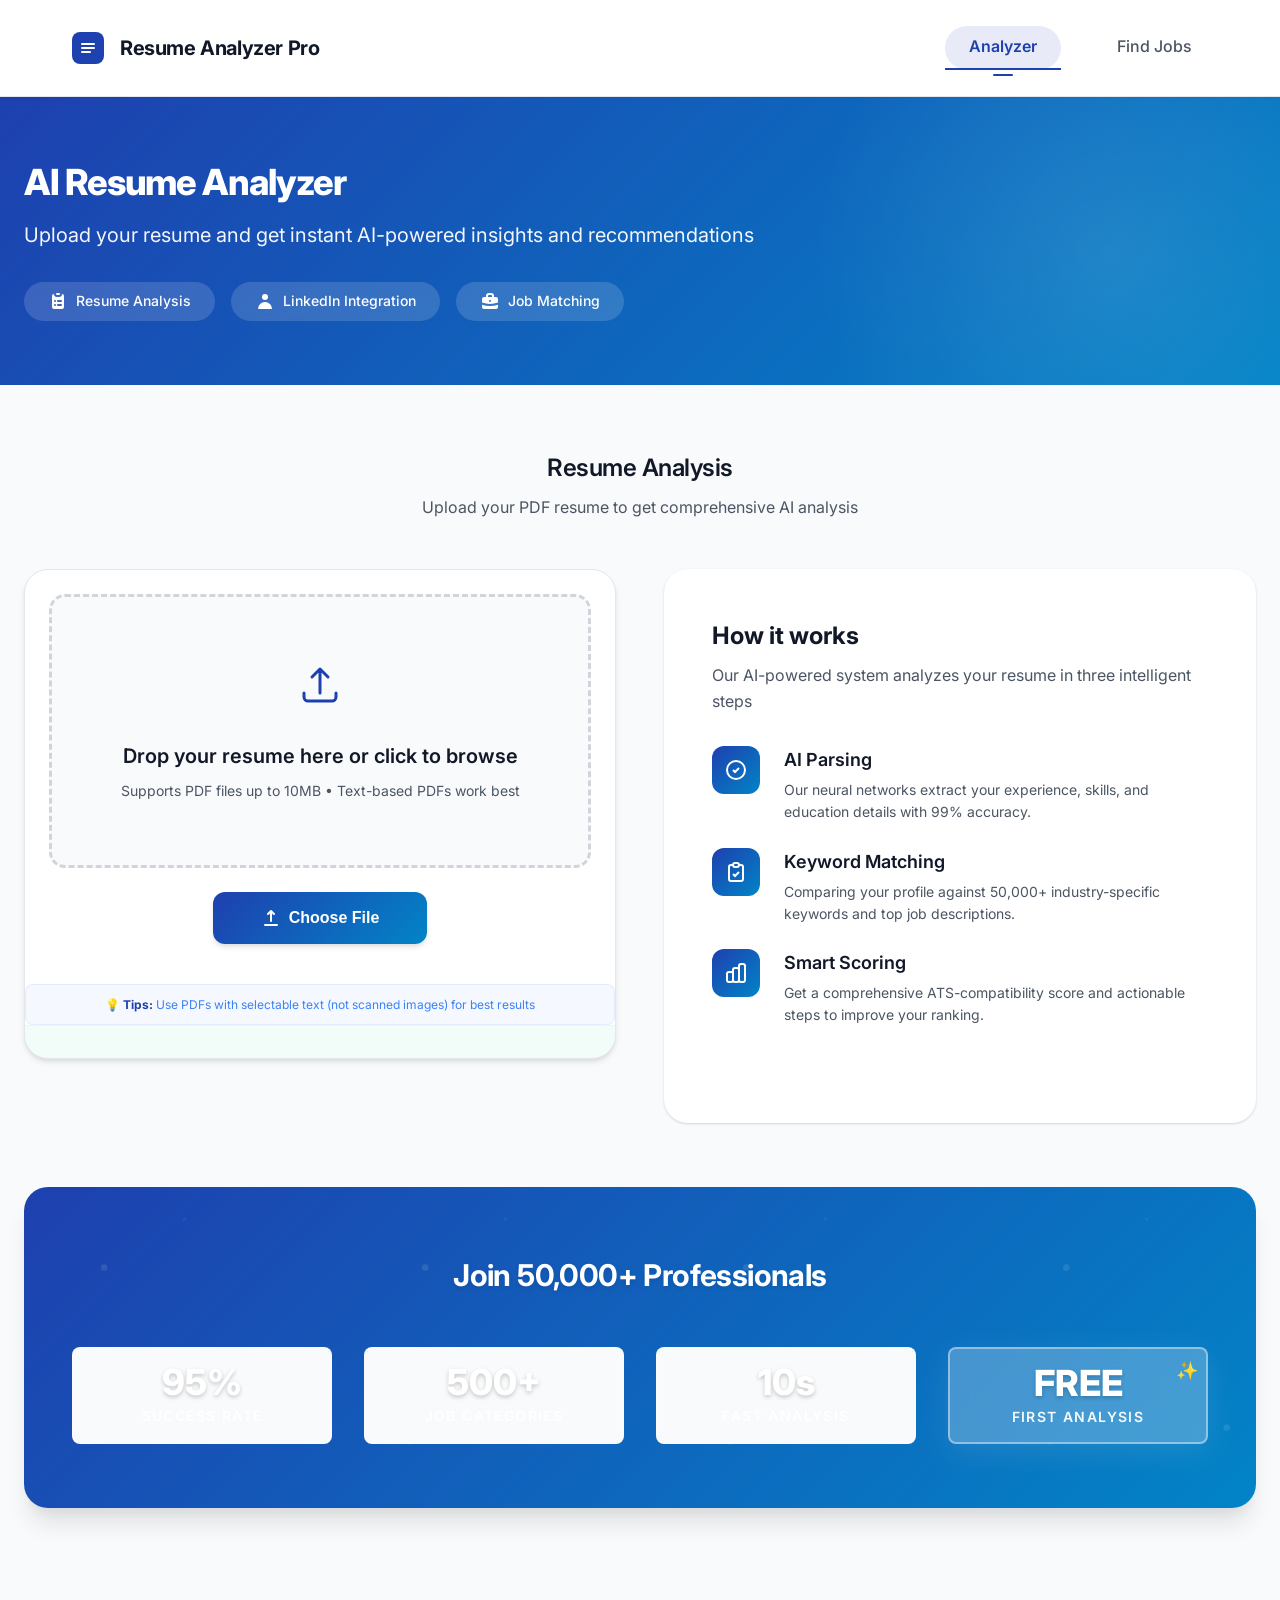
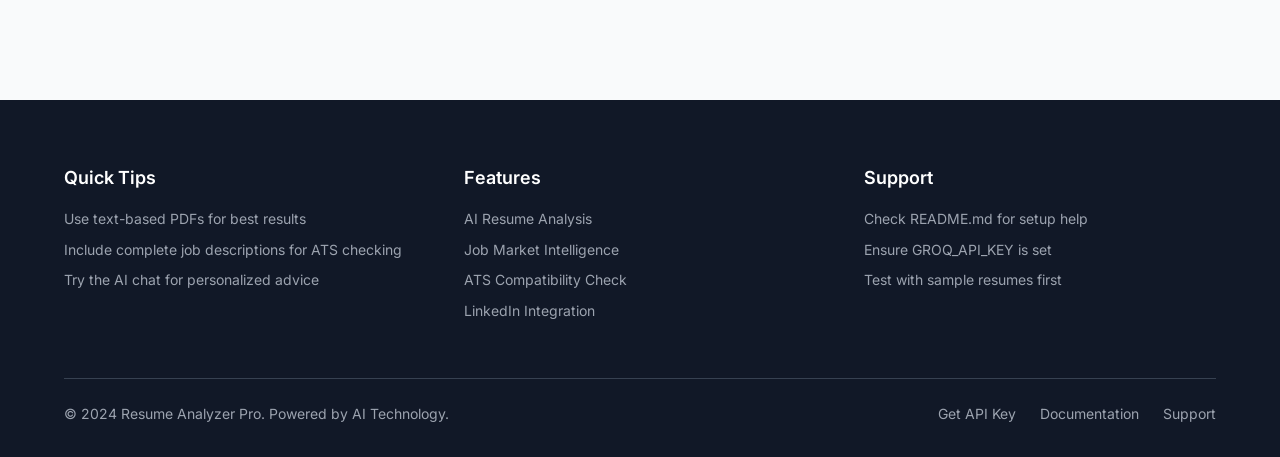
==== commit 8f37cfa4: "added job recommendations and UI design professional apppearance" ====
--- a/static/index.html
+++ b/static/index.html
@@ -14,7 +14,7 @@
     <!-- Navigation Bar -->
     <nav class="navbar">
         <div class="nav-container">
-            <div class="nav-brand">
+            <a href="/" class="nav-brand">
                 <svg class="brand-icon" width="32" height="32" viewBox="0 0 32 32" fill="none">
                     <rect width="32" height="32" rx="8" fill="url(#gradient)"/>
                     <path d="M10 12h12M10 16h12M10 20h8" stroke="white" stroke-width="2" stroke-linecap="round"/>
@@ -26,11 +26,14 @@
                     </defs>
                 </svg>
                 <span class="brand-name">Resume Analyzer Pro</span>
-            </div>
+            </a>
             <div class="nav-links">
-                <a href="#upload" class="nav-link">Upload</a>
-                <a href="#analysis" class="nav-link">Analysis</a>
-                <a href="#recommendations" class="nav-link">Jobs</a>
+                <a href="/" class="nav-link active">
+                    <span>Analyzer</span>
+                </a>
+                <a href="/jobs.html" class="nav-link">
+                    <span>Find Jobs</span>
+                </a>
             </div>
         </div>
     </nav>
@@ -39,8 +42,8 @@
     <section class="hero">
         <div class="hero-container">
             <div class="hero-content">
-                <h1 class="hero-title">Optimize Your Career with AI Analysis</h1>
-                <p class="hero-subtitle">Transform your resume into actionable career insights with advanced AI analysis</p>
+                <h1 class="hero-title">AI Resume Analyzer</h1>
+                <p class="hero-subtitle">Upload your resume and get instant AI-powered insights and recommendations</p>
                 <div class="hero-features">
                     <div class="feature-badge">
                         <svg width="20" height="20" viewBox="0 0 20 20" fill="currentColor">
@@ -74,8 +77,8 @@
             <!-- Upload Section -->
             <section class="section" id="upload">
                 <div class="section-header">
-                    <h2 class="section-title">Upload Your Resume</h2>
-                    <p class="section-description">Upload your PDF resume to begin the AI-powered analysis</p>
+                    <h2 class="section-title">Resume Analysis</h2>
+                    <p class="section-description">Upload your PDF resume to get comprehensive AI analysis</p>
                 </div>
                 
                 <div class="upload-with-features">
@@ -88,14 +91,22 @@
                                 <path d="M8 32v4a4 4 0 004 4h24a4 4 0 004-4v-4" stroke="currentColor" stroke-width="3" stroke-linecap="round"/>
                             </svg>
                             <h3 class="upload-title">Drop your resume here or click to browse</h3>
-                            <p class="upload-subtitle">Supports PDF files up to 10MB</p>
-                            <button class="btn btn-primary" type="button">
+                            <p class="upload-subtitle">Supports PDF files up to 10MB • Text-based PDFs work best</p>
+                        </div>
+                        
+                        <div class="upload-actions">
+                            <button class="btn btn-primary btn-large" type="button" onclick="document.getElementById('resumeFile').click()">
                                 <svg width="20" height="20" viewBox="0 0 20 20" fill="currentColor">
                                     <path fill-rule="evenodd" d="M3 17a1 1 0 011-1h12a1 1 0 110 2H4a1 1 0 01-1-1zM6.293 6.707a1 1 0 010-1.414l3-3a1 1 0 011.414 0l3 3a1 1 0 01-1.414 1.414L11 5.414V13a1 1 0 11-2 0V5.414L7.707 6.707a1 1 0 01-1.414 0z" clip-rule="evenodd"/>
                                 </svg>
                                 Choose File
                             </button>
                         </div>
+                        
+                        <div class="upload-tips">
+                            <small>💡 <strong>Tips:</strong> Use PDFs with selectable text (not scanned images) for best results</small>
+                        </div>
+                        
                         <p id="fileName" class="file-name"></p>
                     </div>
 
@@ -218,11 +229,40 @@
     <!-- Footer -->
     <footer class="footer">
         <div class="footer-container">
-            <p class="footer-text">© 2024 Resume Analyzer Pro. Powered by Advanced AI Technology.</p>
-            <div class="footer-links">
-                <a href="#" class="footer-link">Privacy Policy</a>
-                <a href="#" class="footer-link">Terms of Service</a>
-                <a href="#" class="footer-link">Contact</a>
+            <div class="footer-content">
+                <div class="footer-section">
+                    <h4>Quick Tips</h4>
+                    <ul>
+                        <li>Use text-based PDFs for best results</li>
+                        <li>Include complete job descriptions for ATS checking</li>
+                        <li>Try the AI chat for personalized advice</li>
+                    </ul>
+                </div>
+                <div class="footer-section">
+                    <h4>Features</h4>
+                    <ul>
+                        <li>AI Resume Analysis</li>
+                        <li>Job Market Intelligence</li>
+                        <li>ATS Compatibility Check</li>
+                        <li>LinkedIn Integration</li>
+                    </ul>
+                </div>
+                <div class="footer-section">
+                    <h4>Support</h4>
+                    <ul>
+                        <li>Check README.md for setup help</li>
+                        <li>Ensure GROQ_API_KEY is set</li>
+                        <li>Test with sample resumes first</li>
+                    </ul>
+                </div>
+            </div>
+            <div class="footer-bottom">
+                <p class="footer-text">© 2024 Resume Analyzer Pro. Powered by AI Technology.</p>
+                <div class="footer-links">
+                    <a href="https://console.groq.com" target="_blank" class="footer-link">Get API Key</a>
+                    <a href="#" class="footer-link">Documentation</a>
+                    <a href="#" class="footer-link">Support</a>
+                </div>
             </div>
         </div>
     </footer>
--- a/static/style.css
+++ b/static/style.css
@@ -338,66 +338,115 @@
     font-size: var(--font-size-lg);
 }
 
-/* === UPLOAD SECTION === */
+/* === STATS BANNER (JOIN PROFESSIONALS) === */
 .stats-banner {
     background: linear-gradient(135deg, var(--primary) 0%, var(--secondary) 100%);
     border-radius: var(--radius-xl);
-    padding: var(--spacing-xl) var(--spacing-2xl);
-    margin-top: var(--spacing-2xl);
-    box-shadow: var(--shadow-lg);
+    padding: var(--spacing-3xl) var(--spacing-2xl);
+    margin: var(--spacing-3xl) 0;
+    box-shadow: var(--shadow-xl);
+    position: relative;
+    overflow: hidden;
+}
+
+.stats-banner::before {
+    content: '';
+    position: absolute;
+    top: 0;
+    left: 0;
+    right: 0;
+    bottom: 0;
+    background: url('data:image/svg+xml,<svg xmlns="http://www.w3.org/2000/svg" viewBox="0 0 100 100"><defs><pattern id="grain" width="100" height="100" patternUnits="userSpaceOnUse"><circle cx="25" cy="25" r="1" fill="rgba(255,255,255,0.1)"/><circle cx="75" cy="75" r="1" fill="rgba(255,255,255,0.1)"/><circle cx="50" cy="10" r="0.5" fill="rgba(255,255,255,0.05)"/><circle cx="20" cy="80" r="0.5" fill="rgba(255,255,255,0.05)"/></pattern></defs><rect width="100" height="100" fill="url(%23grain)"/></svg>');
+    pointer-events: none;
 }
 
 .stats-header {
     text-align: center;
-    margin-bottom: var(--spacing-lg);
+    margin-bottom: var(--spacing-2xl);
+    position: relative;
+    z-index: 1;
 }
 
 .stats-header h3 {
-    font-size: var(--font-size-2xl);
+    font-size: var(--font-size-3xl);
     font-weight: 700;
     color: white;
     margin: 0;
+    text-shadow: 0 2px 4px rgba(0, 0, 0, 0.1);
+    letter-spacing: -0.02em;
 }
 
 .stats-grid {
     display: grid;
-    grid-template-columns: repeat(4, 1fr);
+    grid-template-columns: repeat(auto-fit, minmax(200px, 1fr));
     gap: var(--spacing-xl);
+    position: relative;
+    z-index: 1;
 }
 
 .stat-item {
     text-align: center;
-    padding: var(--spacing-lg);
+    padding: var(--spacing-2xl) var(--spacing-lg);
     background: rgba(255, 255, 255, 0.15);
-    backdrop-filter: blur(10px);
-    border-radius: var(--radius-md);
-    transition: var(--transition);
+    backdrop-filter: blur(20px);
+    border-radius: var(--radius-lg);
+    border: 1px solid rgba(255, 255, 255, 0.2);
+    transition: all 0.3s cubic-bezier(0.4, 0, 0.2, 1);
+    position: relative;
+    overflow: hidden;
+}
+
+.stat-item::before {
+    content: '';
+    position: absolute;
+    top: 0;
+    left: -100%;
+    width: 100%;
+    height: 100%;
+    background: linear-gradient(90deg, transparent, rgba(255, 255, 255, 0.1), transparent);
+    transition: left 0.6s ease;
+}
+
+.stat-item:hover::before {
+    left: 100%;
 }
 
 .stat-item:hover {
     background: rgba(255, 255, 255, 0.25);
-    transform: translateY(-4px);
+    transform: translateY(-8px) scale(1.02);
+    box-shadow: 0 20px 40px rgba(0, 0, 0, 0.2);
 }
 
 .stat-item.highlight {
     background: rgba(255, 255, 255, 0.25);
-    border: 2px solid rgba(255, 255, 255, 0.5);
+    border: 2px solid rgba(255, 255, 255, 0.4);
+    box-shadow: 0 8px 32px rgba(255, 255, 255, 0.1);
+}
+
+.stat-item.highlight::after {
+    content: '✨';
+    position: absolute;
+    top: var(--spacing-sm);
+    right: var(--spacing-sm);
+    font-size: var(--font-size-lg);
 }
 
 .stat-value {
-    font-size: var(--font-size-3xl);
+    font-size: var(--font-size-4xl);
     font-weight: 800;
     color: white;
-    margin-bottom: var(--spacing-xs);
+    margin-bottom: var(--spacing-sm);
     line-height: 1;
+    text-shadow: 0 2px 4px rgba(0, 0, 0, 0.2);
 }
 
 .stat-label {
     font-size: var(--font-size-sm);
-    font-weight: 500;
+    font-weight: 600;
     color: rgba(255, 255, 255, 0.95);
     text-transform: uppercase;
-    letter-spacing: 0.05em;
+    letter-spacing: 0.1em;
+    line-height: 1.2;
 }
 
 .upload-with-features {
@@ -411,25 +460,28 @@
 .upload-card {
     background: white;
     border-radius: var(--radius-xl);
-    box-shadow: var(--shadow);
+    box-shadow: var(--shadow-md);
     overflow: hidden;
     display: flex;
     flex-direction: column;
+    border: 1px solid var(--gray-200);
 }
 
 .upload-area {
     padding: var(--spacing-3xl);
     text-align: center;
     border: 3px dashed var(--gray-300);
-    border-radius: var(--radius-xl);
+    border-radius: var(--radius-lg);
     cursor: pointer;
     transition: var(--transition);
     background: var(--gray-50);
+    margin: var(--spacing-lg);
 }
 
 .upload-area:hover {
     border-color: var(--primary);
-    background: white;
+    background: rgba(30, 64, 175, 0.02);
+    transform: translateY(-2px);
 }
 
 .upload-icon {
@@ -446,15 +498,40 @@
 
 .upload-subtitle {
     font-size: var(--font-size-sm);
-    color: var(--gray-500);
-    margin-bottom: var(--spacing-xl);
+    color: var(--gray-600);
+    line-height: 1.5;
+}
+
+.upload-actions {
+    padding: 0 var(--spacing-lg) var(--spacing-lg);
+    text-align: center;
+}
+
+.upload-tips {
+    padding: var(--spacing-md) var(--spacing-lg);
+    background: rgba(59, 130, 246, 0.05);
+    border-top: 1px solid var(--gray-100);
+    text-align: center;
+}
+
+.upload-tips small {
+    color: var(--info);
+    font-size: var(--font-size-xs);
+    line-height: 1.4;
+}
+
+.upload-tips strong {
+    color: var(--primary);
 }
 
 .file-name {
-    padding: var(--spacing-md);
+    padding: var(--spacing-md) var(--spacing-lg);
     text-align: center;
-    color: var(--primary);
+    color: var(--success);
     font-weight: 500;
+    font-size: var(--font-size-sm);
+    background: rgba(16, 185, 129, 0.05);
+    border-top: 1px solid var(--gray-100);
 }
 
 /* === LOADING OVERLAY === */
@@ -1149,6 +1226,37 @@
     font-weight: 700;
 }
 
+/* Merged Section Styles */
+.merged-section {
+    margin-bottom: var(--spacing-lg);
+}
+
+.merged-section:last-child {
+    margin-bottom: 0;
+}
+
+.merged-subtitle {
+    font-size: var(--font-size-base);
+    font-weight: 600;
+    color: var(--primary);
+    margin-bottom: var(--spacing-md);
+    display: flex;
+    align-items: center;
+    gap: var(--spacing-sm);
+}
+
+.merged-section p {
+    margin: 0;
+    color: var(--gray-700);
+    line-height: 1.8;
+}
+
+.section-divider {
+    height: 1px;
+    background: linear-gradient(90deg, transparent 0%, var(--gray-300) 50%, transparent 100%);
+    margin: var(--spacing-xl) 0;
+}
+
 .analysis-score-badge {
     display: inline-flex;
     align-items: center;
@@ -1380,45 +1488,7 @@
     font-weight: 600;
 }
 
-/* === FOOTER === */
-.footer {
-    background: var(--gray-900);
-    color: white;
-    padding: var(--spacing-2xl) 0;
-    margin-top: var(--spacing-3xl);
-}
-
-.footer-container {
-    max-width: 1280px;
-    margin: 0 auto;
-    padding: 0 var(--spacing-lg);
-    display: flex;
-    justify-content: space-between;
-    align-items: center;
-    flex-wrap: wrap;
-    gap: var(--spacing-lg);
-}
-
-.footer-text {
-    color: var(--gray-400);
-    font-size: var(--font-size-sm);
-}
-
-.footer-links {
-    display: flex;
-    gap: var(--spacing-xl);
-}
-
-.footer-link {
-    color: var(--gray-400);
-    text-decoration: none;
-    font-size: var(--font-size-sm);
-    transition: var(--transition);
-}
-
-.footer-link:hover {
-    color: white;
-}
+/* Old footer styles removed - using improved footer styles below */
 
 /* === CHATBOT === */
 .chatbot-fab {
@@ -1896,6 +1966,19 @@
         gap: var(--spacing-xl);
     }
     
+    .upload-area {
+        padding: var(--spacing-2xl);
+        margin: var(--spacing-md);
+    }
+    
+    .upload-title {
+        font-size: var(--font-size-lg);
+    }
+    
+    .upload-subtitle {
+        font-size: var(--font-size-xs);
+    }
+    
     .analysis-grid-modern {
         grid-template-columns: 1fr;
     }
@@ -2258,3 +2341,1437 @@
     font-size: var(--font-size-sm);
     color: var(--gray-600);
 }
+/* === ATS CHECKER STYLES === */
+.ats-checker-card {
+    background: white;
+    border-radius: var(--radius-lg);
+    box-shadow: var(--shadow-md);
+    padding: var(--spacing-2xl);
+    margin-bottom: var(--spacing-2xl);
+    border: 1px solid var(--gray-200);
+}
+
+.ats-header {
+    display: flex;
+    align-items: flex-start;
+    gap: var(--spacing-lg);
+    margin-bottom: var(--spacing-2xl);
+}
+
+.ats-icon {
+    background: linear-gradient(135deg, var(--primary), var(--secondary));
+    color: white;
+    padding: var(--spacing-md);
+    border-radius: var(--radius-lg);
+    display: flex;
+    align-items: center;
+    justify-content: center;
+    flex-shrink: 0;
+}
+
+.ats-header h3 {
+    font-size: var(--font-size-xl);
+    font-weight: 600;
+    color: var(--gray-900);
+    margin-bottom: var(--spacing-xs);
+}
+
+.ats-header p {
+    color: var(--gray-600);
+    font-size: var(--font-size-sm);
+}
+
+.ats-form {
+    margin-bottom: var(--spacing-2xl);
+}
+
+.form-group {
+    margin-bottom: var(--spacing-lg);
+}
+
+.form-row {
+    display: grid;
+    grid-template-columns: 1fr 1fr;
+    gap: var(--spacing-lg);
+}
+
+.form-group label {
+    display: block;
+    font-weight: 500;
+    color: var(--gray-700);
+    margin-bottom: var(--spacing-sm);
+    font-size: var(--font-size-sm);
+}
+
+.textarea-field {
+    width: 100%;
+    padding: var(--spacing-md);
+    border: 1px solid var(--gray-300);
+    border-radius: var(--radius);
+    font-family: var(--font-sans);
+    font-size: var(--font-size-sm);
+    line-height: 1.5;
+    resize: vertical;
+    min-height: 120px;
+    transition: var(--transition);
+}
+
+.textarea-field:focus {
+    outline: none;
+    border-color: var(--primary);
+    box-shadow: 0 0 0 3px rgba(30, 64, 175, 0.1);
+}
+
+.input-field, .select-field {
+    width: 100%;
+    padding: var(--spacing-md);
+    border: 1px solid var(--gray-300);
+    border-radius: var(--radius);
+    font-family: var(--font-sans);
+    font-size: var(--font-size-sm);
+    transition: var(--transition);
+}
+
+.input-field:focus, .select-field:focus {
+    outline: none;
+    border-color: var(--primary);
+    box-shadow: 0 0 0 3px rgba(30, 64, 175, 0.1);
+}
+
+.select-field {
+    background: white;
+    cursor: pointer;
+}
+
+.ats-results {
+    border-top: 1px solid var(--gray-200);
+    padding-top: var(--spacing-2xl);
+}
+
+.ats-score-card {
+    background: linear-gradient(135deg, var(--primary), var(--secondary));
+    color: white;
+    padding: var(--spacing-2xl);
+    border-radius: var(--radius-lg);
+    text-align: center;
+    margin-bottom: var(--spacing-2xl);
+}
+
+.ats-score-value {
+    font-size: var(--font-size-4xl);
+    font-weight: 700;
+    margin-bottom: var(--spacing-sm);
+}
+
+.ats-score-label {
+    font-size: var(--font-size-lg);
+    opacity: 0.9;
+    margin-bottom: var(--spacing-sm);
+}
+
+.ats-score-description {
+    font-size: var(--font-size-sm);
+    opacity: 0.8;
+}
+
+.ats-analysis-grid {
+    display: grid;
+    grid-template-columns: repeat(auto-fit, minmax(300px, 1fr));
+    gap: var(--spacing-lg);
+    margin-bottom: var(--spacing-2xl);
+}
+
+.ats-analysis-card {
+    background: white;
+    border: 1px solid var(--gray-200);
+    border-radius: var(--radius-lg);
+    padding: var(--spacing-lg);
+}
+
+.ats-analysis-header {
+    display: flex;
+    align-items: center;
+    gap: var(--spacing-md);
+    margin-bottom: var(--spacing-lg);
+}
+
+.ats-analysis-icon {
+    background: var(--gray-100);
+    color: var(--primary);
+    padding: var(--spacing-sm);
+    border-radius: var(--radius);
+    display: flex;
+    align-items: center;
+    justify-content: center;
+}
+
+.ats-analysis-title {
+    font-size: var(--font-size-lg);
+    font-weight: 600;
+    color: var(--gray-900);
+}
+
+.ats-score-bar {
+    background: var(--gray-200);
+    height: 8px;
+    border-radius: var(--radius-full);
+    overflow: hidden;
+    margin: var(--spacing-md) 0;
+}
+
+.ats-score-fill {
+    height: 100%;
+    border-radius: var(--radius-full);
+    transition: width 0.8s ease-out;
+}
+
+.ats-score-fill.excellent { background: var(--success); }
+.ats-score-fill.good { background: var(--info); }
+.ats-score-fill.fair { background: var(--warning); }
+.ats-score-fill.poor { background: var(--error); }
+
+.ats-recommendations {
+    margin-top: var(--spacing-2xl);
+}
+
+.ats-recommendations h4 {
+    font-size: var(--font-size-lg);
+    font-weight: 600;
+    color: var(--gray-900);
+    margin-bottom: var(--spacing-lg);
+}
+
+.recommendation-item {
+    background: var(--gray-50);
+    border: 1px solid var(--gray-200);
+    border-radius: var(--radius);
+    padding: var(--spacing-lg);
+    margin-bottom: var(--spacing-md);
+}
+
+.recommendation-header {
+    display: flex;
+    align-items: center;
+    gap: var(--spacing-md);
+    margin-bottom: var(--spacing-sm);
+}
+
+.priority-badge {
+    padding: var(--spacing-xs) var(--spacing-sm);
+    border-radius: var(--radius-full);
+    font-size: var(--font-size-xs);
+    font-weight: 500;
+    text-transform: uppercase;
+    letter-spacing: 0.05em;
+}
+
+.priority-badge.high {
+    background: rgba(239, 68, 68, 0.1);
+    color: var(--error);
+}
+
+.priority-badge.medium {
+    background: rgba(245, 158, 11, 0.1);
+    color: var(--warning);
+}
+
+.priority-badge.low {
+    background: rgba(16, 185, 129, 0.1);
+    color: var(--success);
+}
+
+.recommendation-category {
+    font-size: var(--font-size-sm);
+    color: var(--gray-500);
+    font-weight: 500;
+}
+
+.recommendation-issue {
+    font-weight: 600;
+    color: var(--gray-900);
+    margin-bottom: var(--spacing-xs);
+}
+
+.recommendation-action {
+    color: var(--gray-700);
+    font-size: var(--font-size-sm);
+    margin-bottom: var(--spacing-xs);
+}
+
+.recommendation-impact {
+    color: var(--gray-600);
+    font-size: var(--font-size-xs);
+    font-style: italic;
+}
+
+.job-recommendations-card {
+    background: white;
+    border-radius: var(--radius-lg);
+    box-shadow: var(--shadow-md);
+    padding: var(--spacing-2xl);
+    border: 1px solid var(--gray-200);
+}
+
+.job-recommendations-card h3 {
+    font-size: var(--font-size-xl);
+    font-weight: 600;
+    color: var(--gray-900);
+    margin-bottom: var(--spacing-sm);
+}
+
+.job-recommendations-card p {
+    color: var(--gray-600);
+    margin-bottom: var(--spacing-lg);
+}
+
+.ats-loading {
+    display: flex;
+    align-items: center;
+    justify-content: center;
+    padding: var(--spacing-2xl);
+    color: var(--gray-600);
+}
+
+.ats-loading svg {
+    animation: spin 1s linear infinite;
+    margin-right: var(--spacing-md);
+}
+
+@keyframes spin {
+    from { transform: rotate(0deg); }
+    to { transform: rotate(360deg); }
+}
+
+/* Responsive Design */
+@media (max-width: 768px) {
+    .form-row {
+        grid-template-columns: 1fr;
+    }
+    
+    .ats-analysis-grid {
+        grid-template-columns: 1fr;
+    }
+    
+    .ats-header {
+        flex-direction: column;
+        text-align: center;
+    }
+}
+/* === JOBS PAGE SPECIFIC STYLES === */
+.job-rec-header {
+    display: flex;
+    align-items: flex-start;
+    gap: var(--spacing-lg);
+    margin-bottom: var(--spacing-2xl);
+}
+
+.job-rec-icon {
+    background: linear-gradient(135deg, var(--primary), var(--secondary));
+    color: white;
+    padding: var(--spacing-md);
+    border-radius: var(--radius-lg);
+    display: flex;
+    align-items: center;
+    justify-content: center;
+    flex-shrink: 0;
+}
+
+.job-status {
+    margin-bottom: var(--spacing-lg);
+}
+
+.status-message {
+    display: flex;
+    align-items: center;
+    gap: var(--spacing-md);
+    padding: var(--spacing-lg);
+    background: var(--gray-100);
+    border-radius: var(--radius);
+    color: var(--gray-600);
+}
+
+.status-message.success {
+    background: rgba(16, 185, 129, 0.1);
+    color: var(--success);
+}
+
+.btn-disabled {
+    opacity: 0.6;
+    cursor: not-allowed;
+}
+
+/* Job Recommendations Results */
+.job-recommendations-results {
+    margin-top: var(--spacing-2xl);
+}
+
+.career-insights-card {
+    background: var(--gray-50);
+    border: 1px solid var(--gray-200);
+    border-radius: var(--radius-lg);
+    padding: var(--spacing-2xl);
+    margin-bottom: var(--spacing-2xl);
+}
+
+.career-insights-card h4 {
+    font-size: var(--font-size-lg);
+    font-weight: 600;
+    color: var(--gray-900);
+    margin-bottom: var(--spacing-lg);
+}
+
+.insights-grid {
+    display: grid;
+    grid-template-columns: repeat(auto-fit, minmax(250px, 1fr));
+    gap: var(--spacing-lg);
+}
+
+.insight-item strong {
+    display: block;
+    color: var(--gray-900);
+    margin-bottom: var(--spacing-xs);
+}
+
+.insight-item p {
+    color: var(--gray-700);
+    font-size: var(--font-size-sm);
+}
+
+.job-cards-grid {
+    display: grid;
+    grid-template-columns: repeat(auto-fit, minmax(400px, 1fr));
+    gap: var(--spacing-lg);
+}
+
+.job-card {
+    background: white;
+    border: 1px solid var(--gray-200);
+    border-radius: var(--radius-lg);
+    padding: var(--spacing-2xl);
+    transition: var(--transition);
+}
+
+.job-card:hover {
+    box-shadow: var(--shadow-lg);
+    transform: translateY(-2px);
+}
+
+.job-header {
+    display: flex;
+    justify-content: space-between;
+    align-items: flex-start;
+    margin-bottom: var(--spacing-md);
+}
+
+.job-title {
+    font-size: var(--font-size-lg);
+    font-weight: 600;
+    color: var(--gray-900);
+    margin: 0;
+}
+
+.match-score {
+    text-align: center;
+    background: linear-gradient(135deg, var(--primary), var(--secondary));
+    color: white;
+    padding: var(--spacing-sm) var(--spacing-md);
+    border-radius: var(--radius-full);
+    min-width: 60px;
+}
+
+.score-value {
+    display: block;
+    font-weight: 700;
+    font-size: var(--font-size-lg);
+}
+
+.score-label {
+    font-size: var(--font-size-xs);
+    opacity: 0.9;
+}
+
+.job-company {
+    color: var(--gray-600);
+    font-weight: 500;
+    margin-bottom: var(--spacing-xs);
+}
+
+.job-salary {
+    color: var(--success);
+    font-weight: 600;
+    margin-bottom: var(--spacing-md);
+}
+
+.job-reasoning {
+    color: var(--gray-700);
+    line-height: 1.6;
+    margin-bottom: var(--spacing-lg);
+}
+
+.job-skills {
+    margin-bottom: var(--spacing-lg);
+}
+
+.skills-section {
+    margin-bottom: var(--spacing-md);
+}
+
+.skills-section strong {
+    display: block;
+    font-size: var(--font-size-sm);
+    color: var(--gray-900);
+    margin-bottom: var(--spacing-sm);
+}
+
+.skills-tags {
+    display: flex;
+    flex-wrap: wrap;
+    gap: var(--spacing-xs);
+}
+
+.skill-tag {
+    background: var(--gray-100);
+    color: var(--gray-700);
+    padding: var(--spacing-xs) var(--spacing-sm);
+    border-radius: var(--radius-full);
+    font-size: var(--font-size-xs);
+    font-weight: 500;
+}
+
+.skill-tag.matching {
+    background: rgba(16, 185, 129, 0.1);
+    color: var(--success);
+}
+
+.skill-tag.gap {
+    background: rgba(245, 158, 11, 0.1);
+    color: var(--warning);
+}
+
+.job-growth {
+    padding-top: var(--spacing-md);
+    border-top: 1px solid var(--gray-200);
+    font-size: var(--font-size-sm);
+}
+
+.job-growth strong {
+    color: var(--gray-900);
+}
+
+/* Alert Styles */
+.alert {
+    padding: var(--spacing-md);
+    border-radius: var(--radius);
+    margin: var(--spacing-md) 0;
+}
+
+.alert.success {
+    background: rgba(16, 185, 129, 0.1);
+    color: var(--success);
+    border: 1px solid rgba(16, 185, 129, 0.2);
+}
+
+.alert.error, .alert.alert-error {
+    background: rgba(239, 68, 68, 0.1);
+    color: var(--error);
+    border: 1px solid rgba(239, 68, 68, 0.2);
+}
+
+.alert.info {
+    background: rgba(59, 130, 246, 0.1);
+    color: var(--info);
+    border: 1px solid rgba(59, 130, 246, 0.2);
+}
+
+/* Responsive Design for Jobs Page */
+@media (max-width: 768px) {
+    .job-cards-grid {
+        grid-template-columns: 1fr;
+    }
+    
+    .insights-grid {
+        grid-template-columns: 1fr;
+    }
+    
+    .job-header {
+        flex-direction: column;
+        gap: var(--spacing-md);
+    }
+    
+    .match-score {
+        align-self: flex-start;
+    }
+}
+/* === NAVIGATION STYLES === */
+.navbar {
+    background: white;
+    border-bottom: 1px solid var(--gray-200);
+    padding: var(--spacing-md) 0;
+    position: sticky;
+    top: 0;
+    z-index: 100;
+    box-shadow: var(--shadow-sm);
+}
+
+.nav-container {
+    max-width: 1200px;
+    margin: 0 auto;
+    padding: 0 var(--spacing-lg);
+    display: flex;
+    align-items: center;
+    justify-content: space-between;
+}
+
+.nav-brand {
+    display: flex;
+    align-items: center;
+    gap: var(--spacing-md);
+    text-decoration: none;
+    color: inherit;
+    transition: var(--transition);
+    padding: var(--spacing-sm);
+    border-radius: var(--radius);
+}
+
+.nav-brand:hover {
+    background: rgba(30, 64, 175, 0.05);
+    transform: translateY(-1px);
+}
+
+.brand-icon {
+    flex-shrink: 0;
+}
+
+.brand-name {
+    font-size: var(--font-size-xl);
+    font-weight: 700;
+    color: var(--gray-900);
+    transition: var(--transition);
+}
+
+.nav-brand:hover .brand-name {
+    color: var(--primary);
+}
+
+/* === SIMPLIFIED NAVIGATION STYLES === */
+.nav-links {
+    display: flex;
+    align-items: center;
+    gap: var(--spacing-xl);
+}
+
+.nav-link {
+    text-decoration: none;
+    color: var(--gray-600);
+    font-weight: 500;
+    font-size: var(--font-size-base);
+    padding: var(--spacing-sm) var(--spacing-lg);
+    border-radius: var(--radius-full);
+    transition: var(--transition);
+    position: relative;
+}
+
+.nav-link:hover {
+    color: var(--primary);
+    background: rgba(30, 64, 175, 0.05);
+}
+
+.nav-link.active {
+    color: var(--primary);
+    background: rgba(30, 64, 175, 0.1);
+    font-weight: 600;
+}
+
+.nav-link.active::after {
+    content: '';
+    position: absolute;
+    bottom: -8px;
+    left: 50%;
+    transform: translateX(-50%);
+    width: 20px;
+    height: 2px;
+    background: var(--primary);
+    border-radius: var(--radius-full);
+}
+
+/* Remove complex step indicators and icons */
+.step-indicator {
+    display: none;
+}
+
+/* Simplified section headers */
+.section-header {
+    text-align: center;
+    margin-bottom: var(--spacing-2xl);
+}
+
+.section-title {
+    font-size: var(--font-size-2xl);
+    font-weight: 600;
+    color: var(--gray-900);
+    margin-bottom: var(--spacing-sm);
+}
+
+.section-description {
+    font-size: var(--font-size-base);
+    color: var(--gray-600);
+    max-width: 500px;
+    margin: 0 auto;
+}
+
+/* Responsive navigation */
+@media (max-width: 768px) {
+    .nav-container {
+        padding: 0 var(--spacing-md);
+    }
+    
+    .nav-brand {
+        gap: var(--spacing-sm);
+    }
+    
+    .brand-name {
+        font-size: var(--font-size-lg);
+    }
+    
+    .nav-links {
+        gap: var(--spacing-md);
+    }
+    
+    .nav-link {
+        padding: var(--spacing-xs) var(--spacing-md);
+        font-size: var(--font-size-sm);
+    }
+}
+
+@media (max-width: 480px) {
+    .brand-name {
+        display: none;
+    }
+    
+    .nav-brand {
+        padding: var(--spacing-xs);
+    }
+}
+/* === USER GUIDANCE STYLES === */
+.upload-tips {
+    margin-top: var(--spacing-md);
+    padding: var(--spacing-sm) var(--spacing-md);
+    background: rgba(59, 130, 246, 0.05);
+    border: 1px solid rgba(59, 130, 246, 0.1);
+    border-radius: var(--radius);
+    color: var(--info);
+    font-size: var(--font-size-sm);
+    text-align: center;
+}
+
+.upload-tips strong {
+    color: var(--primary);
+}
+
+/* Help text for forms */
+.form-help {
+    font-size: var(--font-size-xs);
+    color: var(--gray-500);
+    margin-top: var(--spacing-xs);
+    font-style: italic;
+}
+
+/* Success indicators */
+.success-indicator {
+    display: inline-flex;
+    align-items: center;
+    gap: var(--spacing-xs);
+    color: var(--success);
+    font-weight: 500;
+    font-size: var(--font-size-sm);
+}
+
+/* Loading states with better UX */
+.loading-text {
+    color: var(--gray-600);
+    font-style: italic;
+}
+
+/* Error states */
+.error-message {
+    background: rgba(239, 68, 68, 0.05);
+    border: 1px solid rgba(239, 68, 68, 0.2);
+    color: var(--error);
+    padding: var(--spacing-md);
+    border-radius: var(--radius);
+    margin: var(--spacing-md) 0;
+}
+
+/* Info boxes */
+.info-box {
+    background: rgba(59, 130, 246, 0.05);
+    border: 1px solid rgba(59, 130, 246, 0.2);
+    color: var(--info);
+    padding: var(--spacing-md);
+    border-radius: var(--radius);
+    margin: var(--spacing-md) 0;
+}
+
+.info-box strong {
+    color: var(--primary);
+}
+
+/* Responsive guidance */
+@media (max-width: 768px) {
+    .upload-tips {
+        font-size: var(--font-size-xs);
+        padding: var(--spacing-xs) var(--spacing-sm);
+    }
+}
+/* === IMPROVED FOOTER STYLES === */
+.footer {
+    background: var(--gray-900);
+    color: var(--gray-300);
+    padding: var(--spacing-3xl) 0 var(--spacing-xl);
+    margin-top: var(--spacing-3xl);
+}
+
+.footer-container {
+    max-width: 1200px;
+    margin: 0 auto;
+    padding: 0 var(--spacing-lg);
+}
+
+.footer-content {
+    display: grid;
+    grid-template-columns: repeat(auto-fit, minmax(250px, 1fr));
+    gap: var(--spacing-2xl);
+    margin-bottom: var(--spacing-2xl);
+}
+
+.footer-section h4 {
+    color: white;
+    font-size: var(--font-size-lg);
+    font-weight: 600;
+    margin-bottom: var(--spacing-md);
+}
+
+.footer-section ul {
+    list-style: none;
+    padding: 0;
+    margin: 0;
+}
+
+.footer-section li {
+    margin-bottom: var(--spacing-sm);
+    color: var(--gray-400);
+    font-size: var(--font-size-sm);
+}
+
+.footer-bottom {
+    border-top: 1px solid var(--gray-700);
+    padding-top: var(--spacing-lg);
+    display: flex;
+    justify-content: space-between;
+    align-items: center;
+    flex-wrap: wrap;
+    gap: var(--spacing-md);
+}
+
+.footer-text {
+    color: var(--gray-400);
+    font-size: var(--font-size-sm);
+    margin: 0;
+}
+
+.footer-links {
+    display: flex;
+    gap: var(--spacing-lg);
+}
+
+.footer-link {
+    color: var(--gray-400);
+    text-decoration: none;
+    font-size: var(--font-size-sm);
+    transition: var(--transition);
+}
+
+.footer-link:hover {
+    color: var(--primary);
+}
+
+/* Responsive footer */
+@media (max-width: 768px) {
+    .footer-content {
+        grid-template-columns: 1fr;
+        gap: var(--spacing-lg);
+    }
+    
+    .footer-bottom {
+        flex-direction: column;
+        text-align: center;
+    }
+    
+    .footer-links {
+        justify-content: center;
+    }
+}
+/* === FLEXIBLE UPLOAD SECTION === */
+.upload-options {
+    display: grid;
+    grid-template-columns: 1fr auto 1fr;
+    gap: var(--spacing-2xl);
+    align-items: center;
+    max-width: 1000px;
+    margin: 0 auto;
+}
+
+.or-divider {
+    display: flex;
+    align-items: center;
+    justify-content: center;
+    position: relative;
+    color: var(--gray-500);
+    font-weight: 600;
+    font-size: var(--font-size-sm);
+    padding: 0 var(--spacing-md);
+}
+
+.or-divider::before,
+.or-divider::after {
+    content: '';
+    position: absolute;
+    top: 50%;
+    width: 1px;
+    height: 40px;
+    background: var(--gray-300);
+}
+
+.or-divider::before {
+    left: -20px;
+}
+
+.or-divider::after {
+    right: -20px;
+}
+
+.skip-card {
+    background: var(--gray-50);
+    border: 2px dashed var(--gray-300);
+    border-radius: var(--radius-lg);
+    padding: var(--spacing-2xl);
+    text-align: center;
+    transition: var(--transition);
+}
+
+.skip-card:hover {
+    border-color: var(--primary);
+    background: rgba(30, 64, 175, 0.02);
+}
+
+.skip-content h3 {
+    font-size: var(--font-size-xl);
+    font-weight: 600;
+    color: var(--gray-900);
+    margin-bottom: var(--spacing-sm);
+}
+
+.skip-content p {
+    color: var(--gray-600);
+    margin-bottom: var(--spacing-md);
+}
+
+.feature-list {
+    list-style: none;
+    padding: 0;
+    margin: var(--spacing-md) 0;
+    text-align: left;
+    max-width: 250px;
+    margin-left: auto;
+    margin-right: auto;
+}
+
+.feature-list li {
+    padding: var(--spacing-xs) 0;
+    color: var(--gray-700);
+    font-size: var(--font-size-sm);
+}
+
+/* Mode indicators */
+.mode-indicator {
+    display: inline-flex;
+    align-items: center;
+    gap: var(--spacing-xs);
+    padding: var(--spacing-xs) var(--spacing-sm);
+    background: rgba(59, 130, 246, 0.1);
+    color: var(--info);
+    border-radius: var(--radius-full);
+    font-size: var(--font-size-xs);
+    font-weight: 500;
+    margin-bottom: var(--spacing-md);
+}
+
+.mode-indicator.no-resume {
+    background: rgba(245, 158, 11, 0.1);
+    color: var(--warning);
+}
+
+/* Responsive upload options */
+@media (max-width: 768px) {
+    .upload-options {
+        grid-template-columns: 1fr;
+        gap: var(--spacing-lg);
+    }
+    
+    .or-divider {
+        transform: rotate(90deg);
+        margin: var(--spacing-md) 0;
+    }
+    
+    .or-divider::before,
+    .or-divider::after {
+        width: 40px;
+        height: 1px;
+        top: 50%;
+        left: 50%;
+        transform: translateX(-50%);
+    }
+    
+    .or-divider::before {
+        margin-left: -30px;
+    }
+    
+    .or-divider::after {
+        margin-left: 30px;
+    }
+}
+/* === JOB ANALYSIS STYLES === */
+.job-analysis-results {
+    margin-top: var(--spacing-2xl);
+}
+
+.analysis-section {
+    background: white;
+    border: 1px solid var(--gray-200);
+    border-radius: var(--radius-lg);
+    padding: var(--spacing-2xl);
+    margin-bottom: var(--spacing-lg);
+}
+
+.analysis-section h4 {
+    font-size: var(--font-size-lg);
+    font-weight: 600;
+    color: var(--gray-900);
+    margin-bottom: var(--spacing-lg);
+    display: flex;
+    align-items: center;
+    gap: var(--spacing-sm);
+}
+
+.role-overview {
+    display: grid;
+    grid-template-columns: repeat(auto-fit, minmax(200px, 1fr));
+    gap: var(--spacing-md);
+}
+
+.overview-item {
+    padding: var(--spacing-md);
+    background: var(--gray-50);
+    border-radius: var(--radius);
+    font-size: var(--font-size-sm);
+}
+
+.overview-item strong {
+    color: var(--gray-900);
+    display: block;
+    margin-bottom: var(--spacing-xs);
+}
+
+.skills-breakdown {
+    display: grid;
+    grid-template-columns: repeat(auto-fit, minmax(250px, 1fr));
+    gap: var(--spacing-lg);
+}
+
+.skills-category h5 {
+    font-size: var(--font-size-base);
+    font-weight: 600;
+    color: var(--gray-800);
+    margin-bottom: var(--spacing-sm);
+}
+
+.skills-tags {
+    display: flex;
+    flex-wrap: wrap;
+    gap: var(--spacing-xs);
+}
+
+.skill-tag {
+    padding: var(--spacing-xs) var(--spacing-sm);
+    border-radius: var(--radius-full);
+    font-size: var(--font-size-xs);
+    font-weight: 500;
+}
+
+.skill-tag.required {
+    background: rgba(239, 68, 68, 0.1);
+    color: var(--error);
+    border: 1px solid rgba(239, 68, 68, 0.2);
+}
+
+.skill-tag.preferred {
+    background: rgba(59, 130, 246, 0.1);
+    color: var(--info);
+    border: 1px solid rgba(59, 130, 246, 0.2);
+}
+
+.skill-tag.popular {
+    background: rgba(16, 185, 129, 0.1);
+    color: var(--success);
+    border: 1px solid rgba(16, 185, 129, 0.2);
+}
+
+.responsibilities-list,
+.ats-tips-list {
+    list-style: none;
+    padding: 0;
+    margin: 0;
+}
+
+.responsibilities-list li,
+.ats-tips-list li {
+    padding: var(--spacing-sm) 0;
+    border-bottom: 1px solid var(--gray-100);
+    color: var(--gray-700);
+    position: relative;
+    padding-left: var(--spacing-lg);
+}
+
+.responsibilities-list li::before {
+    content: '▸';
+    position: absolute;
+    left: 0;
+    color: var(--primary);
+    font-weight: bold;
+}
+
+.ats-tips-list li::before {
+    content: '💡';
+    position: absolute;
+    left: 0;
+}
+
+.company-info,
+.market-info {
+    display: grid;
+    grid-template-columns: repeat(auto-fit, minmax(200px, 1fr));
+    gap: var(--spacing-md);
+}
+
+.info-item {
+    padding: var(--spacing-md);
+    background: var(--gray-50);
+    border-radius: var(--radius);
+    font-size: var(--font-size-sm);
+}
+
+.info-item strong {
+    color: var(--gray-900);
+    display: block;
+    margin-bottom: var(--spacing-xs);
+}
+
+/* Market Insights Styles */
+.market-insights-form {
+    margin-bottom: var(--spacing-2xl);
+}
+
+.market-insights-results {
+    margin-top: var(--spacing-2xl);
+}
+
+.insights-header {
+    text-align: center;
+    margin-bottom: var(--spacing-2xl);
+    padding: var(--spacing-2xl);
+    background: linear-gradient(135deg, var(--primary), var(--secondary));
+    color: white;
+    border-radius: var(--radius-lg);
+}
+
+.insights-header h3 {
+    font-size: var(--font-size-2xl);
+    font-weight: 600;
+    margin-bottom: var(--spacing-sm);
+}
+
+.insight-card {
+    background: white;
+    border: 1px solid var(--gray-200);
+    border-radius: var(--radius-lg);
+    padding: var(--spacing-2xl);
+    margin-bottom: var(--spacing-lg);
+}
+
+.insight-card h4 {
+    font-size: var(--font-size-lg);
+    font-weight: 600;
+    color: var(--gray-900);
+    margin-bottom: var(--spacing-lg);
+}
+
+.salary-range {
+    display: grid;
+    grid-template-columns: repeat(auto-fit, minmax(150px, 1fr));
+    gap: var(--spacing-lg);
+}
+
+.salary-item {
+    text-align: center;
+    padding: var(--spacing-lg);
+    background: var(--gray-50);
+    border-radius: var(--radius);
+}
+
+.salary-label {
+    display: block;
+    font-size: var(--font-size-sm);
+    color: var(--gray-600);
+    margin-bottom: var(--spacing-xs);
+}
+
+.salary-value {
+    display: block;
+    font-size: var(--font-size-xl);
+    font-weight: 700;
+    color: var(--success);
+}
+
+.market-stats {
+    display: grid;
+    grid-template-columns: repeat(auto-fit, minmax(200px, 1fr));
+    gap: var(--spacing-md);
+}
+
+.stat-item {
+    padding: var(--spacing-md);
+    background: var(--gray-50);
+    border-radius: var(--radius);
+    font-size: var(--font-size-sm);
+}
+
+.stat-item strong {
+    color: var(--primary);
+}
+
+.career-paths {
+    display: flex;
+    flex-direction: column;
+    gap: var(--spacing-md);
+}
+
+.career-path {
+    padding: var(--spacing-md);
+    background: var(--gray-50);
+    border-radius: var(--radius);
+    border-left: 4px solid var(--primary);
+    font-size: var(--font-size-sm);
+    color: var(--gray-700);
+}
+
+.companies-list {
+    display: flex;
+    flex-wrap: wrap;
+    gap: var(--spacing-sm);
+}
+
+.company-tag {
+    padding: var(--spacing-sm) var(--spacing-md);
+    background: var(--gray-100);
+    color: var(--gray-700);
+    border-radius: var(--radius-full);
+    font-size: var(--font-size-sm);
+    font-weight: 500;
+}
+
+.education-stats {
+    display: grid;
+    grid-template-columns: repeat(auto-fit, minmax(200px, 1fr));
+    gap: var(--spacing-md);
+}
+
+.edu-stat {
+    padding: var(--spacing-md);
+    background: var(--gray-50);
+    border-radius: var(--radius);
+    font-size: var(--font-size-sm);
+    text-align: center;
+}
+
+.edu-stat strong {
+    display: block;
+    font-size: var(--font-size-lg);
+    color: var(--primary);
+    margin-bottom: var(--spacing-xs);
+}
+
+/* Responsive job analysis */
+@media (max-width: 768px) {
+    .skills-breakdown,
+    .role-overview,
+    .company-info,
+    .market-info,
+    .salary-range,
+    .market-stats,
+    .education-stats {
+        grid-template-columns: 1fr;
+    }
+    
+    .companies-list {
+        justify-content: center;
+    }
+}
+/* === BUTTON SIZES === */
+.btn-large {
+    padding: var(--spacing-md) var(--spacing-2xl);
+    font-size: var(--font-size-base);
+    font-weight: 600;
+}
+
+.btn-small {
+    padding: var(--spacing-xs) var(--spacing-md);
+    font-size: var(--font-size-sm);
+}
+
+/* === UPLOAD DRAG AND DROP ENHANCEMENT === */
+.upload-area.drag-over {
+    border-color: var(--primary);
+    background: rgba(30, 64, 175, 0.05);
+    transform: scale(1.02);
+}
+
+.upload-area.drag-over .upload-icon {
+    transform: scale(1.1);
+    color: var(--primary);
+}
+
+/* === STATUS ALERTS === */
+.alert {
+    padding: var(--spacing-md);
+    border-radius: var(--radius);
+    margin: var(--spacing-md) 0;
+    font-size: var(--font-size-sm);
+    font-weight: 500;
+}
+
+.alert.success {
+    background: rgba(16, 185, 129, 0.1);
+    color: var(--success);
+    border: 1px solid rgba(16, 185, 129, 0.2);
+}
+
+.alert.error {
+    background: rgba(239, 68, 68, 0.1);
+    color: var(--error);
+    border: 1px solid rgba(239, 68, 68, 0.2);
+}
+
+.alert.info {
+    background: rgba(59, 130, 246, 0.1);
+    color: var(--info);
+    border: 1px solid rgba(59, 130, 246, 0.2);
+}
+
+.alert.warning {
+    background: rgba(245, 158, 11, 0.1);
+    color: var(--warning);
+    border: 1px solid rgba(245, 158, 11, 0.2);
+}
+/* === NAVIGATION ENHANCEMENTS === */
+.nav-link {
+    position: relative;
+    transition: var(--transition);
+}
+
+.nav-link::before {
+    content: '';
+    position: absolute;
+    bottom: -2px;
+    left: 50%;
+    transform: translateX(-50%);
+    width: 0;
+    height: 2px;
+    background: var(--primary);
+    transition: width 0.3s ease;
+}
+
+.nav-link:hover::before {
+    width: 80%;
+}
+
+.nav-link.active::before {
+    width: 100%;
+}
+
+/* Page transition effects */
+.main-content {
+    animation: fadeIn 0.5s ease-in-out;
+}
+
+@keyframes fadeIn {
+    from {
+        opacity: 0;
+        transform: translateY(20px);
+    }
+    to {
+        opacity: 1;
+        transform: translateY(0);
+    }
+}
+
+/* Loading states for better UX */
+.btn:disabled {
+    opacity: 0.6;
+    cursor: not-allowed;
+    pointer-events: none;
+}
+
+.btn:disabled svg {
+    animation: spin 1s linear infinite;
+}
+
+/* Success states */
+.success-state {
+    background: rgba(16, 185, 129, 0.05);
+    border: 1px solid rgba(16, 185, 129, 0.2);
+    color: var(--success);
+    padding: var(--spacing-md);
+    border-radius: var(--radius);
+    margin: var(--spacing-md) 0;
+    display: flex;
+    align-items: center;
+    gap: var(--spacing-sm);
+}
+
+.success-state svg {
+    flex-shrink: 0;
+}
+
+/* Tool badges */
+.tool-badge {
+    display: inline-flex;
+    align-items: center;
+    gap: var(--spacing-xs);
+    padding: var(--spacing-xs) var(--spacing-sm);
+    background: rgba(30, 64, 175, 0.1);
+    color: var(--primary);
+    border-radius: var(--radius-full);
+    font-size: var(--font-size-xs);
+    font-weight: 500;
+    margin-bottom: var(--spacing-sm);
+}
+
+.tool-badge.analyzer {
+    background: rgba(16, 185, 129, 0.1);
+    color: var(--success);
+}
+
+.tool-badge.jobs {
+    background: rgba(245, 158, 11, 0.1);
+    color: var(--warning);
+}
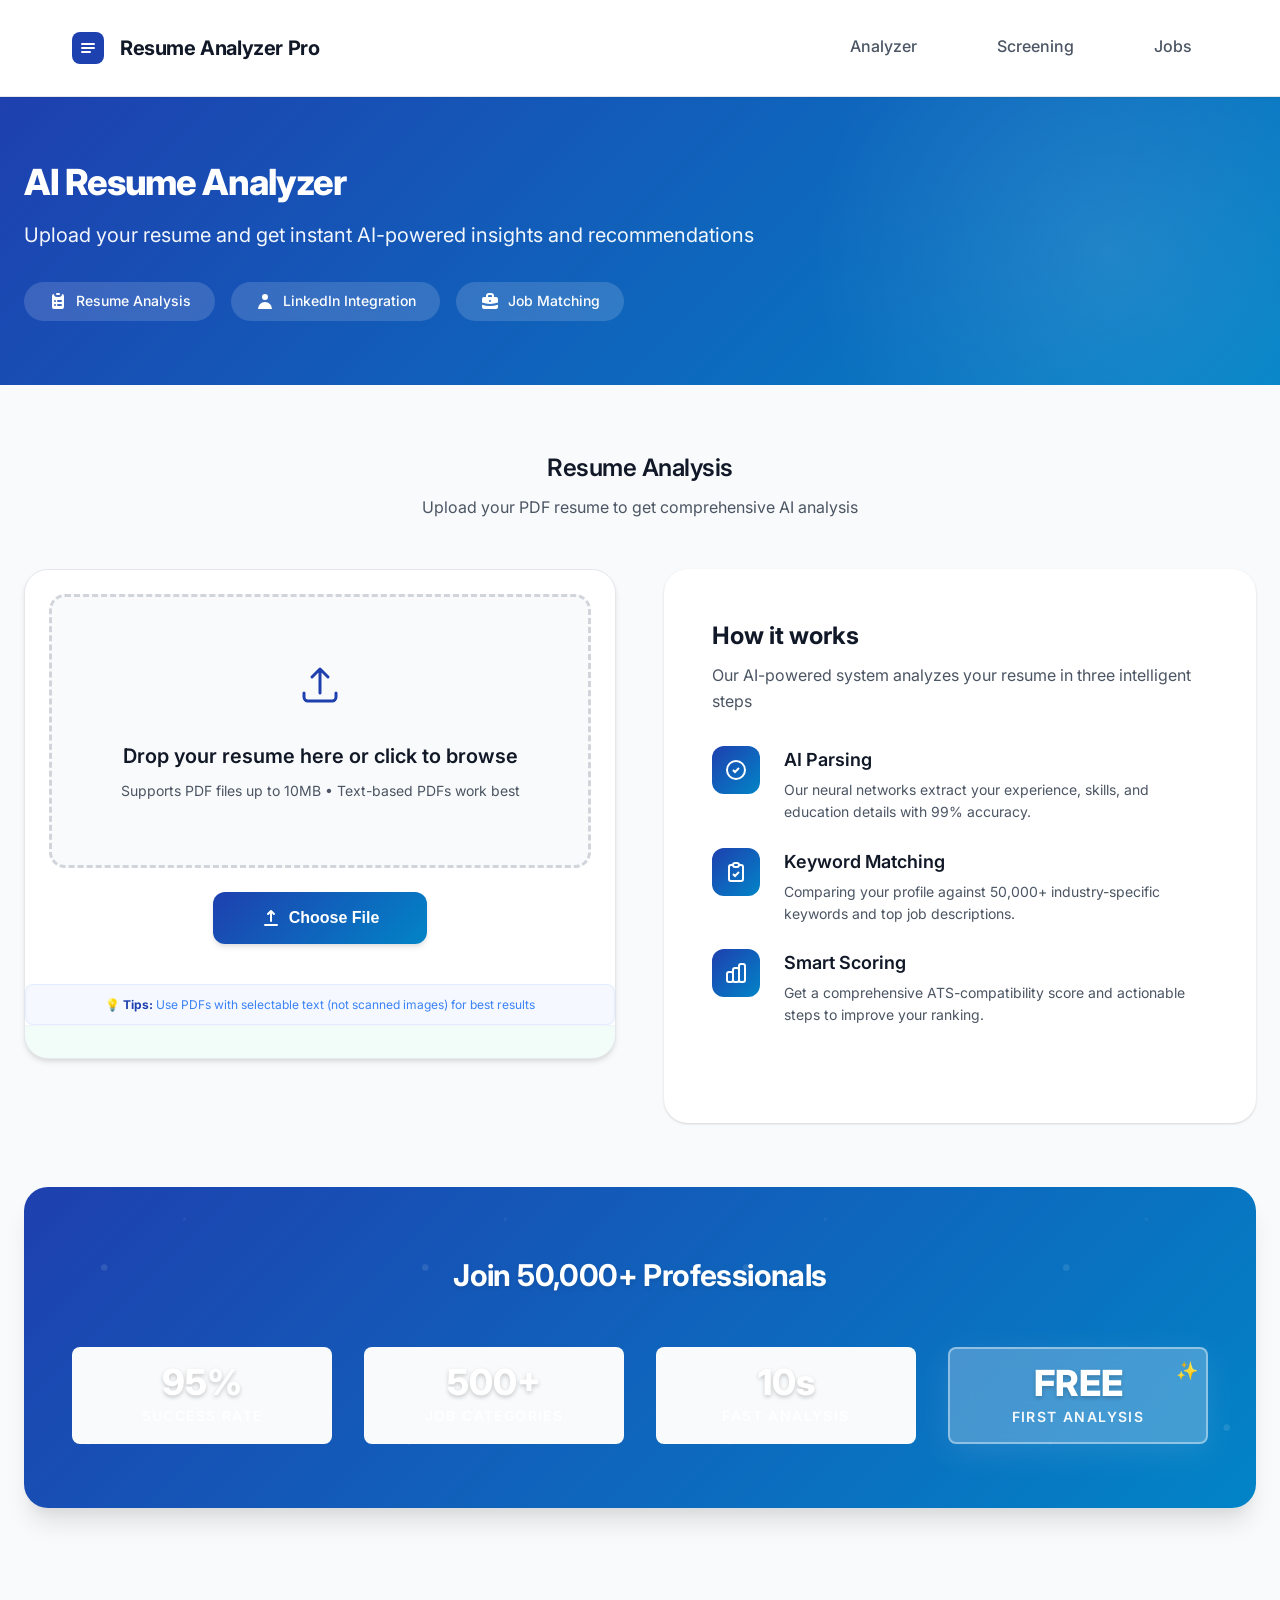
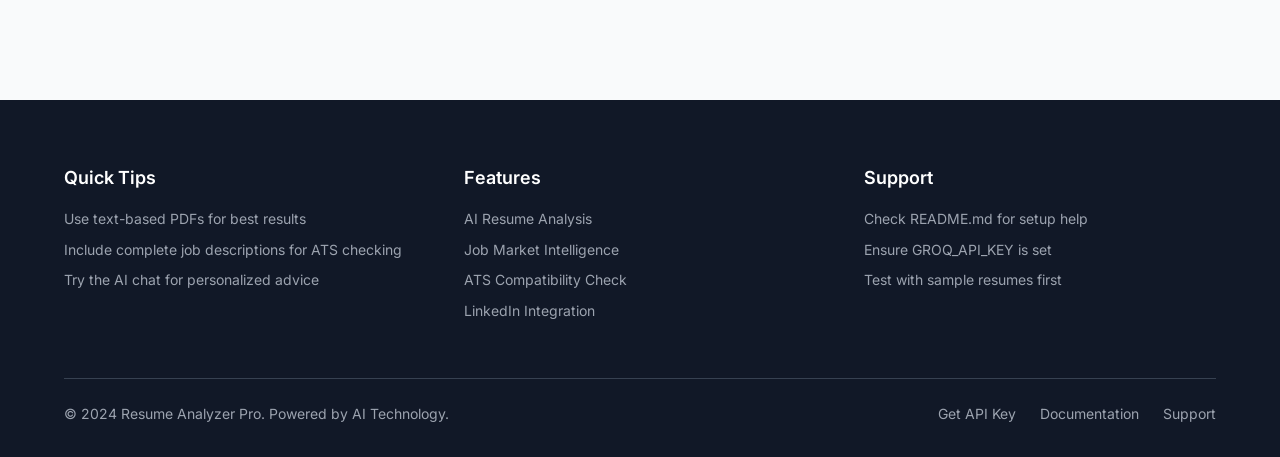
==== commit 9a02c925: "integrated with resume's screening flexibity" ====
--- a/static/index.html
+++ b/static/index.html
@@ -28,11 +28,14 @@
                 <span class="brand-name">Resume Analyzer Pro</span>
             </a>
             <div class="nav-links">
-                <a href="/" class="nav-link active">
+                <a href="/" class="nav-link">
                     <span>Analyzer</span>
                 </a>
+                <a href="/screening.html" class="nav-link">
+                    <span>Screening</span>
+                </a>
                 <a href="/jobs.html" class="nav-link">
-                    <span>Find Jobs</span>
+                    <span>Jobs</span>
                 </a>
             </div>
         </div>
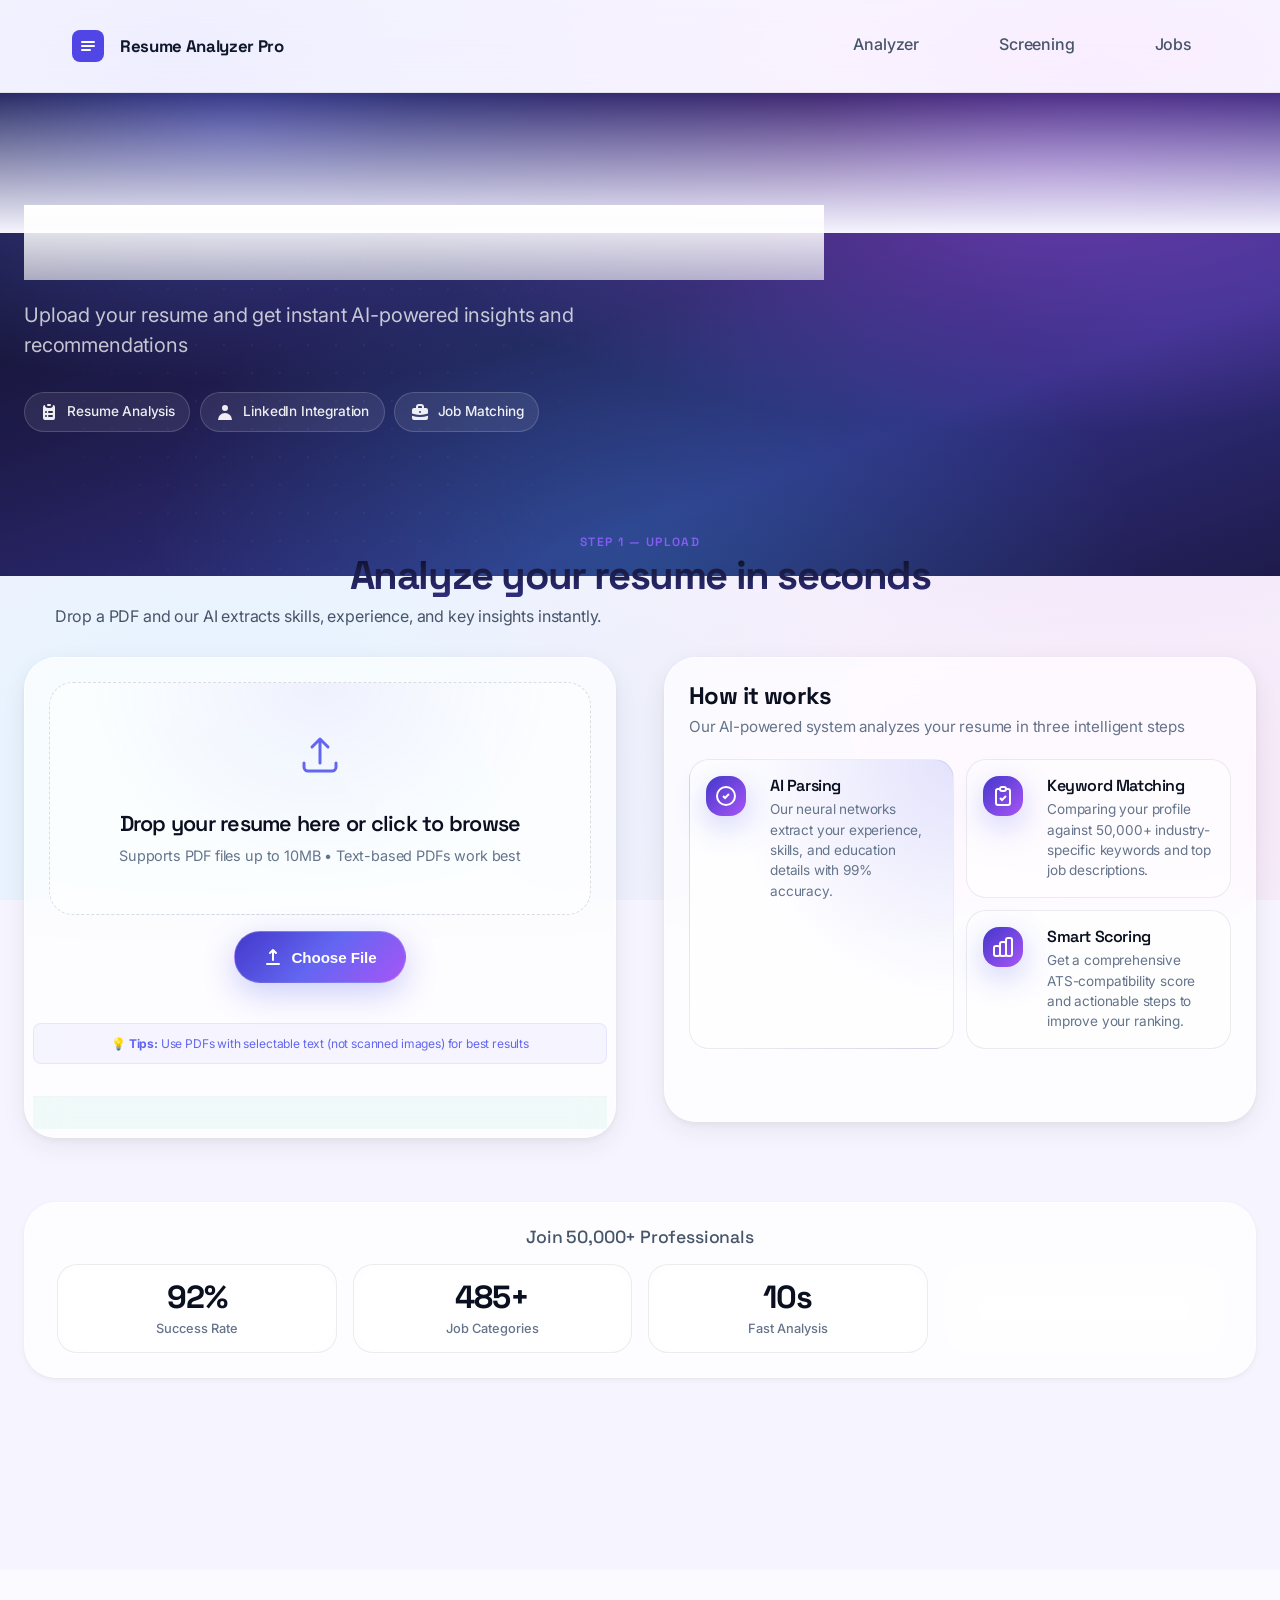
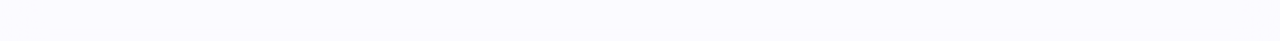
==== commit fb4c0daa: "Add new theme styles and update test for Groq API model - Introduced a comprehensive theme.css file " ====
--- a/static/index.html
+++ b/static/index.html
@@ -6,9 +6,11 @@
     <meta name="description" content="Professional AI-powered resume analysis and job recommendation system">
     <title>Resume Analyzer Pro - AI Career Intelligence Platform</title>
     <link rel="stylesheet" href="/static/style.css">
+    <link rel="stylesheet" href="/static/motion.css">
+    <link rel="stylesheet" href="/static/theme.css">
     <link rel="preconnect" href="https://fonts.googleapis.com">
     <link rel="preconnect" href="https://fonts.gstatic.com" crossorigin>
-    <link href="https://fonts.googleapis.com/css2?family=Inter:wght@300;400;500;600;700;800&display=swap" rel="stylesheet">
+    <link href="https://fonts.googleapis.com/css2?family=Inter:wght@300;400;500;600;700;800&family=Space+Grotesk:wght@500;600;700&display=swap" rel="stylesheet">
 </head>
 <body>
     <!-- Navigation Bar -->
@@ -20,8 +22,8 @@
                     <path d="M10 12h12M10 16h12M10 20h8" stroke="white" stroke-width="2" stroke-linecap="round"/>
                     <defs>
                         <linearGradient id="gradient" x1="0" y1="0" x2="32" y2="32">
-                            <stop offset="0%" stop-color="#1e40af"/>
-                            <stop offset="100%" stop-color="#0284c7"/>
+                            <stop offset="0%" stop-color="#4f46e5"/>
+                            <stop offset="100%" stop-color="#8b5cf6"/>
                         </linearGradient>
                     </defs>
                 </svg>
@@ -79,14 +81,14 @@
             
             <!-- Upload Section -->
             <section class="section" id="upload">
-                <div class="section-header">
-                    <h2 class="section-title">Resume Analysis</h2>
-                    <p class="section-description">Upload your PDF resume to get comprehensive AI analysis</p>
+                <div class="section-header" data-eyebrow="Step 1 — Upload">
+                    <h2 class="section-title">Analyze your resume in seconds</h2>
+                    <p class="section-description">Drop a PDF and our AI extracts skills, experience, and key insights instantly.</p>
                 </div>
                 
                 <div class="upload-with-features">
                     <!-- Upload Card -->
-                    <div class="upload-card">
+                    <div class="upload-card" data-reveal>
                         <input type="file" id="resumeFile" accept=".pdf" hidden>
                         <div class="upload-area" onclick="document.getElementById('resumeFile').click()">
                             <svg class="upload-icon" width="48" height="48" viewBox="0 0 48 48" fill="none">
@@ -109,17 +111,22 @@
                         <div class="upload-tips">
                             <small>💡 <strong>Tips:</strong> Use PDFs with selectable text (not scanned images) for best results</small>
                         </div>
-                        
+
+                        <div class="upload-progress" id="uploadProgress" aria-hidden="true">
+                            <div class="upload-progress-bar"></div>
+                        </div>
+                        <div class="upload-status-line" id="uploadStatus" aria-live="polite"></div>
+
                         <p id="fileName" class="file-name"></p>
                     </div>
 
                     <!-- How It Works -->
-                    <div class="how-it-works-card">
+                    <div class="how-it-works-card" data-reveal data-reveal-delay="1">
                         <h3 class="how-it-works-title">How it works</h3>
                         <p class="how-it-works-description">Our AI-powered system analyzes your resume in three intelligent steps</p>
-                        
+
                         <div class="features-list">
-                            <div class="feature-item">
+                            <div class="feature-item" data-reveal data-reveal-delay="1">
                                 <div class="feature-icon">
                                     <svg width="24" height="24" viewBox="0 0 24 24" fill="none" stroke="currentColor" stroke-width="2">
                                         <path d="M9 12l2 2 4-4m6 2a9 9 0 11-18 0 9 9 0 0118 0z"/>
@@ -131,7 +138,7 @@
                                 </div>
                             </div>
 
-                            <div class="feature-item">
+                            <div class="feature-item" data-reveal data-reveal-delay="2">
                                 <div class="feature-icon">
                                     <svg width="24" height="24" viewBox="0 0 24 24" fill="none" stroke="currentColor" stroke-width="2">
                                         <path d="M9 5H7a2 2 0 00-2 2v12a2 2 0 002 2h10a2 2 0 002-2V7a2 2 0 00-2-2h-2M9 5a2 2 0 002 2h2a2 2 0 002-2M9 5a2 2 0 012-2h2a2 2 0 012 2m-6 9l2 2 4-4"/>
@@ -143,7 +150,7 @@
                                 </div>
                             </div>
 
-                            <div class="feature-item">
+                            <div class="feature-item" data-reveal data-reveal-delay="3">
                                 <div class="feature-icon">
                                     <svg width="24" height="24" viewBox="0 0 24 24" fill="none" stroke="currentColor" stroke-width="2">
                                         <path d="M9 19v-6a2 2 0 00-2-2H5a2 2 0 00-2 2v6a2 2 0 002 2h2a2 2 0 002-2zm0 0V9a2 2 0 012-2h2a2 2 0 012 2v10m-6 0a2 2 0 002 2h2a2 2 0 002-2m0 0V5a2 2 0 012-2h2a2 2 0 012 2v14a2 2 0 01-2 2h-2a2 2 0 01-2-2z"/>
@@ -158,22 +165,22 @@
                     </div>
                 </div>
 
-                <!-- Statistics Banner (Moved to Bottom) -->
-                <div class="stats-banner">
+                <!-- Statistics Banner -->
+                <div class="stats-banner" data-reveal>
                     <div class="stats-header">
                         <h3>Join 50,000+ Professionals</h3>
                     </div>
                     <div class="stats-grid">
                         <div class="stat-item">
-                            <div class="stat-value">95%</div>
+                            <div class="stat-value" data-count="95" data-suffix="%">0%</div>
                             <div class="stat-label">Success Rate</div>
                         </div>
                         <div class="stat-item">
-                            <div class="stat-value">500+</div>
+                            <div class="stat-value" data-count="500" data-suffix="+">0+</div>
                             <div class="stat-label">Job Categories</div>
                         </div>
                         <div class="stat-item">
-                            <div class="stat-value">10s</div>
+                            <div class="stat-value" data-count="10" data-suffix="s">0s</div>
                             <div class="stat-label">Fast Analysis</div>
                         </div>
                         <div class="stat-item highlight">
@@ -190,8 +197,8 @@
                                 <svg class="loading-svg" viewBox="0 0 100 100">
                                     <defs>
                                         <linearGradient id="loadingGradient" x1="0%" y1="0%" x2="100%" y2="100%">
-                                            <stop offset="0%" stop-color="#1e40af"/>
-                                            <stop offset="100%" stop-color="#0284c7"/>
+                                            <stop offset="0%" stop-color="#4f46e5"/>
+                                            <stop offset="100%" stop-color="#8b5cf6"/>
                                         </linearGradient>
                                     </defs>
                                     <circle class="loading-circle-bg" cx="50" cy="50" r="45"/>
@@ -271,6 +278,7 @@
     </footer>
 
     
+    <script src="/static/motion.js"></script>
     <script src="/static/script.js"></script>
 </body>
 </html>
--- a/static/style.css
+++ b/static/style.css
@@ -5,31 +5,47 @@
 
 /* === ROOT VARIABLES === */
 :root {
-    /* Colors - Corporate Blue Theme */
-    --primary: #1e40af;
-    --primary-dark: #1e3a8a;
-    --primary-light: #3b82f6;
-    --secondary: #0284c7;
-    --accent: #0ea5e9;
-    
-    /* Neutrals */
-    --gray-50: #f9fafb;
-    --gray-100: #f3f4f6;
-    --gray-200: #e5e7eb;
-    --gray-300: #d1d5db;
-    --gray-400: #9ca3af;
-    --gray-500: #6b7280;
-    --gray-600: #4b5563;
-    --gray-700: #374151;
-    --gray-800: #1f2937;
-    --gray-900: #111827;
-    
-    /* Semantic Colors */
+    /* Brand - Indigo / Violet (Premium) */
+    --primary: #6366f1;          /* indigo-500 */
+    --primary-dark: #4f46e5;     /* indigo-600 */
+    --primary-light: #818cf8;    /* indigo-400 */
+    --primary-tint: #eef2ff;     /* indigo-50 */
+    --secondary: #8b5cf6;        /* violet-500 */
+    --secondary-dark: #7c3aed;   /* violet-600 */
+    --accent: #14b8a6;           /* teal-500 — sparingly */
+
+    /* Neutrals - Warm slate */
+    --gray-50: #f8fafc;
+    --gray-100: #f1f5f9;
+    --gray-200: #e2e8f0;
+    --gray-300: #cbd5e1;
+    --gray-400: #94a3b8;
+    --gray-500: #64748b;
+    --gray-600: #475569;
+    --gray-700: #334155;
+    --gray-800: #1e293b;
+    --gray-900: #0f172a;
+
+    /* Surfaces */
+    --surface: #ffffff;
+    --surface-elevated: #ffffff;
+    --surface-muted: var(--gray-50);
+    --surface-tint: var(--primary-tint);
+    --border: var(--gray-200);
+    --border-strong: var(--gray-300);
+
+    /* Semantic */
     --success: #10b981;
+    --success-tint: #ecfdf5;
     --warning: #f59e0b;
+    --warning-tint: #fffbeb;
     --error: #ef4444;
-    --info: #3b82f6;
-    
+    --error-tint: #fef2f2;
+    --info: var(--primary);
+
+    /* Focus ring */
+    --ring: 0 0 0 4px rgba(99, 102, 241, 0.18);
+
     /* Spacing */
     --spacing-xs: 0.25rem;
     --spacing-sm: 0.5rem;
@@ -38,7 +54,7 @@
     --spacing-xl: 2rem;
     --spacing-2xl: 3rem;
     --spacing-3xl: 4rem;
-    
+
     /* Typography */
     --font-sans: 'Inter', -apple-system, BlinkMacSystemFont, 'Segoe UI', sans-serif;
     --font-size-xs: 0.75rem;
@@ -47,24 +63,28 @@
     --font-size-lg: 1.125rem;
     --font-size-xl: 1.25rem;
     --font-size-2xl: 1.5rem;
-    --font-size-3xl: 1.875rem;
-    --font-size-4xl: 2.25rem;
-    
-    /* Shadows */
-    --shadow-sm: 0 1px 2px 0 rgba(0, 0, 0, 0.05);
-    --shadow: 0 1px 3px 0 rgba(0, 0, 0, 0.1), 0 1px 2px 0 rgba(0, 0, 0, 0.06);
-    --shadow-md: 0 4px 6px -1px rgba(0, 0, 0, 0.1), 0 2px 4px -1px rgba(0, 0, 0, 0.06);
-    --shadow-lg: 0 10px 15px -3px rgba(0, 0, 0, 0.1), 0 4px 6px -2px rgba(0, 0, 0, 0.05);
-    --shadow-xl: 0 20px 25px -5px rgba(0, 0, 0, 0.1), 0 10px 10px -5px rgba(0, 0, 0, 0.04);
-    
-    /* Border Radius */
+    --font-size-3xl: 2rem;
+    --font-size-4xl: 2.75rem;
+    --font-size-5xl: 3.25rem;
+
+    /* Shadows — softer, layered for depth */
+    --shadow-xs: 0 1px 2px rgba(15, 23, 42, 0.04);
+    --shadow-sm: 0 1px 2px rgba(15, 23, 42, 0.06), 0 1px 3px rgba(15, 23, 42, 0.04);
+    --shadow: 0 2px 4px rgba(15, 23, 42, 0.05), 0 4px 12px rgba(15, 23, 42, 0.06);
+    --shadow-md: 0 4px 8px rgba(15, 23, 42, 0.06), 0 8px 24px rgba(15, 23, 42, 0.08);
+    --shadow-lg: 0 8px 16px rgba(15, 23, 42, 0.06), 0 16px 40px rgba(15, 23, 42, 0.10);
+    --shadow-xl: 0 16px 32px rgba(15, 23, 42, 0.08), 0 24px 56px rgba(15, 23, 42, 0.14);
+    --shadow-glow: 0 8px 24px rgba(99, 102, 241, 0.20);
+
+    /* Radius */
     --radius-sm: 0.375rem;
     --radius: 0.5rem;
     --radius-md: 0.75rem;
     --radius-lg: 1rem;
-    --radius-xl: 1.5rem;
+    --radius-xl: 1.25rem;
+    --radius-2xl: 1.5rem;
     --radius-full: 9999px;
-    
+
     /* Transitions */
     --transition: all 0.2s cubic-bezier(0.4, 0, 0.2, 1);
     --transition-fast: all 0.15s cubic-bezier(0.4, 0, 0.2, 1);
@@ -87,10 +107,21 @@
     font-family: var(--font-sans);
     font-size: var(--font-size-base);
     line-height: 1.6;
-    color: var(--gray-800);
-    background: var(--gray-50);
+    color: var(--gray-700);
+    background-color: var(--gray-50);
+    background-image:
+        radial-gradient(at 12% -8%, rgba(99, 102, 241, 0.10) 0, transparent 45%),
+        radial-gradient(at 92% 6%, rgba(139, 92, 246, 0.08) 0, transparent 50%);
+    background-attachment: fixed;
     -webkit-font-smoothing: antialiased;
     -moz-osx-font-smoothing: grayscale;
+    letter-spacing: -0.005em;
+}
+
+h1, h2, h3, h4, h5 {
+    color: var(--gray-900);
+    letter-spacing: -0.02em;
+    line-height: 1.2;
 }
 
 ::selection {
@@ -157,9 +188,12 @@
 
 /* === HERO SECTION === */
 .hero {
-    background: linear-gradient(135deg, var(--primary) 0%, var(--secondary) 100%);
+    background:
+        radial-gradient(at 20% 30%, rgba(255, 255, 255, 0.18) 0, transparent 55%),
+        radial-gradient(at 90% 80%, rgba(20, 184, 166, 0.22) 0, transparent 60%),
+        linear-gradient(135deg, #4f46e5 0%, #6366f1 45%, #8b5cf6 100%);
     color: white;
-    padding: var(--spacing-3xl) 0;
+    padding: var(--spacing-3xl) 0 calc(var(--spacing-3xl) + 1rem);
     position: relative;
     overflow: hidden;
 }
@@ -167,12 +201,21 @@
 .hero::before {
     content: '';
     position: absolute;
-    top: -50%;
+    top: -40%;
     right: -10%;
-    width: 600px;
-    height: 600px;
-    background: radial-gradient(circle, rgba(255,255,255,0.1) 0%, transparent 70%);
+    width: 640px;
+    height: 640px;
+    background: radial-gradient(circle, rgba(255,255,255,0.16) 0%, transparent 65%);
     border-radius: 50%;
+    pointer-events: none;
+}
+
+.hero::after {
+    content: '';
+    position: absolute;
+    inset: 0;
+    background: linear-gradient(180deg, transparent 70%, rgba(248, 250, 252, 0.85) 100%);
+    pointer-events: none;
 }
 
 .hero-container {
@@ -188,19 +231,25 @@
 }
 
 .hero-title {
-    font-size: var(--font-size-4xl);
+    font-size: var(--font-size-5xl);
     font-weight: 800;
-    line-height: 1.2;
+    line-height: 1.05;
     margin-bottom: var(--spacing-md);
-    letter-spacing: -0.03em;
+    letter-spacing: -0.035em;
+    color: white;
+    background: linear-gradient(180deg, #ffffff 0%, rgba(255,255,255,0.78) 100%);
+    -webkit-background-clip: text;
+    background-clip: text;
+    -webkit-text-fill-color: transparent;
 }
 
 .hero-subtitle {
     font-size: var(--font-size-xl);
     font-weight: 400;
-    opacity: 0.95;
+    opacity: 0.92;
     margin-bottom: var(--spacing-xl);
     line-height: 1.5;
+    max-width: 38rem;
 }
 
 .hero-features {
@@ -213,12 +262,19 @@
     display: flex;
     align-items: center;
     gap: var(--spacing-sm);
-    padding: var(--spacing-sm) var(--spacing-lg);
-    background: rgba(255, 255, 255, 0.15);
-    backdrop-filter: blur(10px);
+    padding: 0.5rem 1rem;
+    background: rgba(255, 255, 255, 0.12);
+    backdrop-filter: blur(14px);
+    -webkit-backdrop-filter: blur(14px);
+    border: 1px solid rgba(255, 255, 255, 0.18);
     border-radius: var(--radius-full);
     font-size: var(--font-size-sm);
     font-weight: 500;
+    color: rgba(255, 255, 255, 0.95);
+}
+.feature-badge:hover {
+    background: rgba(255, 255, 255, 0.18);
+    border-color: rgba(255, 255, 255, 0.28);
 }
 
 .feature-badge svg {
@@ -252,22 +308,23 @@
     gap: var(--spacing-lg);
     margin-bottom: var(--spacing-2xl);
     padding: var(--spacing-xl);
-    background: linear-gradient(135deg, #f8fafc 0%, #f1f5f9 100%);
+    background: linear-gradient(135deg, var(--surface) 0%, var(--primary-tint) 100%);
     border-radius: var(--radius-xl);
+    border: 1px solid var(--border);
     border-left: 4px solid var(--primary);
 }
 
 .section-icon-badge {
     width: 64px;
     height: 64px;
-    background: linear-gradient(135deg, var(--primary) 0%, var(--secondary) 100%);
+    background: linear-gradient(135deg, var(--primary-dark) 0%, var(--secondary) 100%);
     border-radius: var(--radius-lg);
     display: flex;
     align-items: center;
     justify-content: center;
     color: white;
     flex-shrink: 0;
-    box-shadow: var(--shadow-md);
+    box-shadow: var(--shadow-glow);
 }
 
 .section-title {
@@ -275,7 +332,20 @@
     font-weight: 700;
     color: var(--gray-900);
     margin-bottom: var(--spacing-sm);
-    letter-spacing: -0.02em;
+    letter-spacing: -0.025em;
+    line-height: 1.15;
+    position: relative;
+    padding-left: 1rem;
+}
+.section-title::before {
+    content: "";
+    position: absolute;
+    left: 0;
+    top: 0.35em;
+    bottom: 0.35em;
+    width: 4px;
+    border-radius: var(--radius-full);
+    background: linear-gradient(180deg, var(--primary) 0%, var(--secondary) 100%);
 }
 
 .section-description {
@@ -290,32 +360,37 @@
     align-items: center;
     justify-content: center;
     gap: var(--spacing-sm);
-    padding: 0.75rem 1.5rem;
-    font-size: var(--font-size-base);
+    padding: 0.7rem 1.35rem;
+    font-size: var(--font-size-sm);
     font-weight: 600;
     line-height: 1;
     border-radius: var(--radius-md);
-    border: none;
+    border: 1px solid transparent;
     cursor: pointer;
     transition: var(--transition);
     text-decoration: none;
     white-space: nowrap;
+    letter-spacing: -0.005em;
 }
 
 .btn:focus-visible {
-    outline: 2px solid var(--primary);
-    outline-offset: 2px;
+    outline: none;
+    box-shadow: var(--ring);
 }
 
 .btn-primary {
-    background: linear-gradient(135deg, var(--primary) 0%, var(--secondary) 100%);
+    background: linear-gradient(135deg, var(--primary-dark) 0%, var(--primary) 50%, var(--secondary) 100%);
+    background-size: 180% 180%;
+    background-position: 0% 50%;
     color: white;
-    box-shadow: var(--shadow-md);
+    box-shadow: var(--shadow-glow);
+    transition: var(--transition), background-position 0.4s ease;
 }
 
 .btn-primary:hover {
     transform: translateY(-2px);
-    box-shadow: var(--shadow-lg);
+    background-position: 100% 50%;
+    box-shadow: 0 12px 28px rgba(99, 102, 241, 0.32);
 }
 
 .btn-primary:active {
@@ -323,30 +398,35 @@
 }
 
 .btn-secondary {
-    background: white;
-    color: var(--gray-700);
-    border: 2px solid var(--gray-300);
-}
-
+    background: var(--surface);
+    color: var(--gray-800);
+    border: 1px solid var(--border-strong);
+    box-shadow: var(--shadow-xs);
+}
 .btn-secondary:hover {
-    background: var(--gray-50);
-    border-color: var(--gray-400);
+    border-color: var(--primary);
+    color: var(--primary-dark);
+    background: var(--primary-tint);
 }
 
 .btn-large {
-    padding: 1rem 2rem;
-    font-size: var(--font-size-lg);
-}
-
-/* === STATS BANNER (JOIN PROFESSIONALS) === */
+    padding: 0.95rem 1.75rem;
+    font-size: var(--font-size-base);
+    border-radius: var(--radius-md);
+}
+
+/* === STATS BANNER === */
 .stats-banner {
-    background: linear-gradient(135deg, var(--primary) 0%, var(--secondary) 100%);
-    border-radius: var(--radius-xl);
-    padding: var(--spacing-3xl) var(--spacing-2xl);
+    background:
+        radial-gradient(at 10% 20%, rgba(255,255,255,0.18) 0, transparent 55%),
+        linear-gradient(135deg, var(--primary-dark) 0%, var(--primary) 50%, var(--secondary) 100%);
+    border-radius: var(--radius-2xl);
+    padding: var(--spacing-2xl) var(--spacing-2xl);
     margin: var(--spacing-3xl) 0;
     box-shadow: var(--shadow-xl);
     position: relative;
     overflow: hidden;
+    border: 1px solid rgba(255, 255, 255, 0.12);
 }
 
 .stats-banner::before {
@@ -458,29 +538,34 @@
 }
 
 .upload-card {
-    background: white;
-    border-radius: var(--radius-xl);
+    background: var(--surface);
+    border-radius: var(--radius-2xl);
     box-shadow: var(--shadow-md);
     overflow: hidden;
     display: flex;
     flex-direction: column;
-    border: 1px solid var(--gray-200);
+    border: 1px solid var(--border);
+    padding: 0.5rem;
 }
 
 .upload-area {
     padding: var(--spacing-3xl);
     text-align: center;
-    border: 3px dashed var(--gray-300);
-    border-radius: var(--radius-lg);
+    border: 2px dashed var(--border-strong);
+    border-radius: var(--radius-xl);
     cursor: pointer;
     transition: var(--transition);
-    background: var(--gray-50);
-    margin: var(--spacing-lg);
+    background:
+        radial-gradient(at 50% 0%, var(--primary-tint) 0, transparent 60%),
+        var(--surface);
+    margin: var(--spacing-md);
 }
 
 .upload-area:hover {
     border-color: var(--primary);
-    background: rgba(30, 64, 175, 0.02);
+    background:
+        radial-gradient(at 50% 0%, var(--primary-tint) 0, transparent 50%),
+        var(--surface);
     transform: translateY(-2px);
 }
 
@@ -509,7 +594,7 @@
 
 .upload-tips {
     padding: var(--spacing-md) var(--spacing-lg);
-    background: rgba(59, 130, 246, 0.05);
+    background: rgba(99, 102, 241, 0.05);
     border-top: 1px solid var(--gray-100);
     text-align: center;
 }
@@ -541,7 +626,7 @@
     left: 0;
     right: 0;
     bottom: 0;
-    background: rgba(0, 0, 0, 0.7);
+    background: rgba(255, 255, 255, 0.95);
     backdrop-filter: blur(8px);
     display: flex;
     align-items: center;
@@ -678,7 +763,7 @@
 }
 
 .loading-step.active {
-    background: linear-gradient(135deg, #e0f2fe 0%, #dbeafe 100%);
+    background: linear-gradient(135deg, var(--primary-tint) 0%, #ede9fe 100%);
     opacity: 1;
     border-left: 3px solid var(--primary);
 }
@@ -768,13 +853,14 @@
 
 /* === LINKEDIN CARD === */
 .linkedin-card {
-    background: white;
-    border-radius: var(--radius-xl);
+    background: var(--surface);
+    border-radius: var(--radius-2xl);
     box-shadow: var(--shadow);
     padding: var(--spacing-xl);
     display: flex;
     gap: var(--spacing-xl);
     align-items: flex-start;
+    border: 1px solid var(--border);
 }
 
 .linkedin-icon {
@@ -815,17 +901,19 @@
     flex: 1;
     min-width: 300px;
     padding: 0.75rem 1rem;
-    border: 2px solid var(--gray-300);
+    border: 1px solid var(--border-strong);
     border-radius: var(--radius-md);
-    font-size: var(--font-size-base);
+    font-size: var(--font-size-sm);
     font-family: var(--font-sans);
+    color: var(--gray-900);
+    background: var(--surface);
     transition: var(--transition);
 }
 
 .input-field:focus {
     outline: none;
     border-color: var(--primary);
-    box-shadow: 0 0 0 3px rgba(30, 64, 175, 0.1);
+    box-shadow: var(--ring);
 }
 
 .status-message {
@@ -848,14 +936,17 @@
 
 /* === PROFILE CARD === */
 .profile-card-modern {
-    background: white;
-    border-radius: var(--radius-xl);
-    box-shadow: var(--shadow);
+    background: var(--surface);
+    border-radius: var(--radius-2xl);
+    box-shadow: var(--shadow-md);
     overflow: hidden;
+    border: 1px solid var(--border);
 }
 
 .profile-header-modern {
-    background: linear-gradient(135deg, var(--primary) 0%, var(--secondary) 100%);
+    background:
+        radial-gradient(at 100% 0%, rgba(20, 184, 166, 0.30) 0, transparent 50%),
+        linear-gradient(135deg, var(--primary-dark) 0%, var(--primary) 50%, var(--secondary) 100%);
     padding: var(--spacing-2xl);
     display: flex;
     gap: var(--spacing-xl);
@@ -923,19 +1014,24 @@
 }
 
 .skill-badge {
-    padding: 0.625rem 1.25rem;
-    background: linear-gradient(135deg, var(--primary) 0%, var(--secondary) 100%);
-    color: white;
+    padding: 0.5rem 1rem;
+    background: var(--surface);
+    color: var(--gray-800);
+    border: 1px solid var(--border);
     border-radius: var(--radius-full);
     font-size: var(--font-size-sm);
     font-weight: 600;
-    box-shadow: var(--shadow-sm);
+    box-shadow: var(--shadow-xs);
     transition: var(--transition);
+    letter-spacing: -0.005em;
 }
 
 .skill-badge:hover {
     transform: translateY(-2px);
-    box-shadow: var(--shadow-md);
+    border-color: var(--primary);
+    color: var(--primary-dark);
+    background: var(--primary-tint);
+    box-shadow: var(--shadow-sm);
 }
 
 /* === TIMELINE === */
@@ -1178,7 +1274,7 @@
 .analysis-icon {
     width: 48px;
     height: 48px;
-    background: linear-gradient(135deg, var(--primary) 0%, var(--secondary) 100%);
+    background: linear-gradient(135deg, var(--primary-dark) 0%, var(--primary) 50%, var(--secondary) 100%);
     border-radius: var(--radius-md);
     display: flex;
     align-items: center;
@@ -1272,7 +1368,7 @@
 }
 
 .analysis-highlight {
-    background: linear-gradient(135deg, #f0f9ff 0%, #e0f2fe 100%);
+    background: linear-gradient(135deg, var(--primary-tint) 0%, #ede9fe 100%);
     border-left: 4px solid var(--primary);
     padding: var(--spacing-lg);
     border-radius: var(--radius-md);
@@ -1419,7 +1515,7 @@
 
 /* === CAREER INSIGHTS === */
 .career-insights {
-    background: linear-gradient(135deg, var(--primary) 0%, var(--secondary) 100%);
+    background: linear-gradient(135deg, var(--primary-dark) 0%, var(--primary) 50%, var(--secondary) 100%);
     border-radius: var(--radius-xl);
     padding: var(--spacing-2xl);
     color: white;
@@ -1498,11 +1594,11 @@
     width: 64px;
     height: 64px;
     border-radius: 50%;
-    background: linear-gradient(135deg, var(--primary) 0%, var(--secondary) 100%);
+    background: linear-gradient(135deg, var(--primary-dark) 0%, var(--primary) 50%, var(--secondary) 100%);
     color: white;
     border: none;
     cursor: pointer;
-    box-shadow: 0 8px 24px rgba(30, 64, 175, 0.3);
+    box-shadow: 0 8px 24px rgba(99, 102, 241, 0.3);
     transition: var(--transition);
     z-index: 999;
     display: flex;
@@ -1512,7 +1608,7 @@
 
 .chatbot-fab:hover {
     transform: translateY(-4px);
-    box-shadow: 0 20px 40px rgba(30, 64, 175, 0.4);
+    box-shadow: 0 20px 40px rgba(99, 102, 241, 0.4);
 }
 
 .chatbot-fab.show {
@@ -1563,7 +1659,7 @@
     justify-content: space-between;
     align-items: center;
     padding: var(--spacing-lg) var(--spacing-xl);
-    background: linear-gradient(135deg, var(--primary) 0%, var(--secondary) 100%);
+    background: linear-gradient(135deg, var(--primary-dark) 0%, var(--primary) 50%, var(--secondary) 100%);
     color: white;
     border-bottom: 1px solid rgba(255, 255, 255, 0.1);
 }
@@ -1650,7 +1746,7 @@
     display: flex;
     flex-direction: column;
     gap: var(--spacing-md);
-    background: var(--gray-50);
+    background: linear-gradient(135deg, var(--gray-50) 0%, var(--primary-tint) 100%);
 }
 
 .chatbot-messages::-webkit-scrollbar {
@@ -1680,7 +1776,7 @@
     width: 64px;
     height: 64px;
     margin: 0 auto var(--spacing-lg);
-    background: linear-gradient(135deg, var(--primary) 0%, var(--secondary) 100%);
+    background: linear-gradient(135deg, var(--primary-dark) 0%, var(--primary) 50%, var(--secondary) 100%);
     border-radius: 50%;
     display: flex;
     align-items: center;
@@ -1758,11 +1854,11 @@
 }
 
 .chatbot-message.user {
-    background: linear-gradient(135deg, var(--primary) 0%, var(--secondary) 100%);
+    background: linear-gradient(135deg, var(--primary-dark) 0%, var(--primary) 50%, var(--secondary) 100%);
     color: white;
     margin-left: auto;
     border-bottom-right-radius: 4px;
-    box-shadow: 0 2px 8px rgba(30, 64, 175, 0.2);
+    box-shadow: 0 2px 8px rgba(99, 102, 241, 0.2);
 }
 
 .chatbot-message.ai {
@@ -1854,13 +1950,13 @@
 .chatbot-input:focus {
     outline: none;
     border-color: var(--primary);
-    box-shadow: 0 0 0 3px rgba(30, 64, 175, 0.1);
+    box-shadow: 0 0 0 3px rgba(99, 102, 241, 0.15);
     background: white;
 }
 
 .chatbot-send {
     padding: 0.875rem 1rem;
-    background: linear-gradient(135deg, var(--primary) 0%, var(--secondary) 100%);
+    background: linear-gradient(135deg, var(--primary-dark) 0%, var(--primary) 50%, var(--secondary) 100%);
     color: white;
     border: none;
     border-radius: var(--radius-lg);
@@ -1874,7 +1970,7 @@
 
 .chatbot-send:hover {
     transform: translateY(-2px);
-    box-shadow: 0 4px 12px rgba(30, 64, 175, 0.3);
+    box-shadow: 0 4px 12px rgba(99, 102, 241, 0.3);
 }
 
 .chatbot-send:active {
@@ -2267,7 +2363,7 @@
     flex-shrink: 0;
     width: 48px;
     height: 48px;
-    background: linear-gradient(135deg, var(--primary) 0%, var(--secondary) 100%);
+    background: linear-gradient(135deg, var(--primary-dark) 0%, var(--primary) 50%, var(--secondary) 100%);
     border-radius: var(--radius-md);
     display: flex;
     align-items: center;
@@ -2419,7 +2515,7 @@
 .textarea-field:focus {
     outline: none;
     border-color: var(--primary);
-    box-shadow: 0 0 0 3px rgba(30, 64, 175, 0.1);
+    box-shadow: 0 0 0 3px rgba(99, 102, 241, 0.15);
 }
 
 .input-field, .select-field {
@@ -2435,7 +2531,7 @@
 .input-field:focus, .select-field:focus {
     outline: none;
     border-color: var(--primary);
-    box-shadow: 0 0 0 3px rgba(30, 64, 175, 0.1);
+    box-shadow: 0 0 0 3px rgba(99, 102, 241, 0.15);
 }
 
 .select-field {
@@ -2878,9 +2974,9 @@
 }
 
 .alert.info {
-    background: rgba(59, 130, 246, 0.1);
+    background: rgba(99, 102, 241, 0.1);
     color: var(--info);
-    border: 1px solid rgba(59, 130, 246, 0.2);
+    border: 1px solid rgba(99, 102, 241, 0.2);
 }
 
 /* Responsive Design for Jobs Page */
@@ -3056,8 +3152,8 @@
 .upload-tips {
     margin-top: var(--spacing-md);
     padding: var(--spacing-sm) var(--spacing-md);
-    background: rgba(59, 130, 246, 0.05);
-    border: 1px solid rgba(59, 130, 246, 0.1);
+    background: rgba(99, 102, 241, 0.05);
+    border: 1px solid rgba(99, 102, 241, 0.1);
     border-radius: var(--radius);
     color: var(--info);
     font-size: var(--font-size-sm);
@@ -3104,8 +3200,8 @@
 
 /* Info boxes */
 .info-box {
-    background: rgba(59, 130, 246, 0.05);
-    border: 1px solid rgba(59, 130, 246, 0.2);
+    background: rgba(99, 102, 241, 0.05);
+    border: 1px solid rgba(99, 102, 241, 0.2);
     color: var(--info);
     padding: var(--spacing-md);
     border-radius: var(--radius);
@@ -3298,7 +3394,7 @@
     align-items: center;
     gap: var(--spacing-xs);
     padding: var(--spacing-xs) var(--spacing-sm);
-    background: rgba(59, 130, 246, 0.1);
+    background: rgba(99, 102, 241, 0.1);
     color: var(--info);
     border-radius: var(--radius-full);
     font-size: var(--font-size-xs);
@@ -3415,9 +3511,9 @@
 }
 
 .skill-tag.preferred {
-    background: rgba(59, 130, 246, 0.1);
+    background: rgba(99, 102, 241, 0.1);
     color: var(--info);
-    border: 1px solid rgba(59, 130, 246, 0.2);
+    border: 1px solid rgba(99, 102, 241, 0.2);
 }
 
 .skill-tag.popular {
@@ -3672,9 +3768,9 @@
 }
 
 .alert.info {
-    background: rgba(59, 130, 246, 0.1);
+    background: rgba(99, 102, 241, 0.1);
     color: var(--info);
-    border: 1px solid rgba(59, 130, 246, 0.2);
+    border: 1px solid rgba(99, 102, 241, 0.2);
 }
 
 .alert.warning {
--- a/static/motion.css
+++ b/static/motion.css
@@ -0,0 +1,417 @@
+/* =====================================================================
+   motion.css — animations, transitions, micro-interactions.
+   Loaded AFTER style.css so it can override hover/transition values.
+   All motion respects prefers-reduced-motion.
+   ===================================================================== */
+
+:root {
+    --ease-out: cubic-bezier(0.16, 1, 0.3, 1);
+    --ease-in-out: cubic-bezier(0.65, 0, 0.35, 1);
+    --motion-fast: 180ms;
+    --motion: 260ms;
+    --motion-slow: 420ms;
+}
+
+/* ---------- Reduced motion: disable everything cleanly ---------- */
+@media (prefers-reduced-motion: reduce) {
+    *, *::before, *::after {
+        animation-duration: 0.001ms !important;
+        animation-iteration-count: 1 !important;
+        transition-duration: 0.001ms !important;
+        scroll-behavior: auto !important;
+    }
+}
+
+/* ---------- Scroll reveal ---------- */
+[data-reveal] {
+    opacity: 0;
+    transform: translateY(24px);
+    transition: opacity var(--motion-slow) var(--ease-out),
+                transform var(--motion-slow) var(--ease-out);
+    will-change: opacity, transform;
+}
+[data-reveal].is-visible {
+    opacity: 1;
+    transform: none;
+}
+[data-reveal-delay="1"].is-visible { transition-delay: 80ms; }
+[data-reveal-delay="2"].is-visible { transition-delay: 160ms; }
+[data-reveal-delay="3"].is-visible { transition-delay: 240ms; }
+[data-reveal-delay="4"].is-visible { transition-delay: 320ms; }
+
+/* ---------- Navbar elevates on scroll ---------- */
+.navbar {
+    transition: background-color var(--motion) var(--ease-out),
+                box-shadow var(--motion) var(--ease-out),
+                backdrop-filter var(--motion) var(--ease-out);
+}
+.navbar.is-scrolled {
+    background: rgba(255, 255, 255, 0.85);
+    backdrop-filter: saturate(160%) blur(10px);
+    -webkit-backdrop-filter: saturate(160%) blur(10px);
+    box-shadow: 0 2px 14px -6px rgba(15, 23, 42, 0.18);
+}
+
+/* nav link active underline */
+.nav-link {
+    position: relative;
+}
+.nav-link::after {
+    content: "";
+    position: absolute;
+    left: 12px;
+    right: 12px;
+    bottom: 6px;
+    height: 2px;
+    background: linear-gradient(90deg, var(--primary) 0%, var(--secondary) 100%);
+    border-radius: 2px;
+    transform: scaleX(0);
+    transform-origin: center;
+    transition: transform var(--motion) var(--ease-out);
+}
+.nav-link:hover::after,
+.nav-link.is-active::after {
+    transform: scaleX(1);
+}
+
+/* ---------- Anchor scroll offset for sticky navbar ---------- */
+section[id] { scroll-margin-top: 88px; }
+
+/* ---------- Buttons: ripple + loading ---------- */
+.btn {
+    position: relative;
+    overflow: hidden;
+    transition: transform var(--motion-fast) var(--ease-out),
+                box-shadow var(--motion-fast) var(--ease-out),
+                background-color var(--motion-fast) var(--ease-out),
+                opacity var(--motion-fast) var(--ease-out);
+}
+.btn:hover { transform: translateY(-1px); }
+.btn:active { transform: translateY(0); }
+
+.btn .ripple {
+    position: absolute;
+    border-radius: 50%;
+    transform: scale(0);
+    animation: ripple-out 600ms var(--ease-out);
+    background: rgba(255, 255, 255, 0.45);
+    pointer-events: none;
+}
+@keyframes ripple-out {
+    to { transform: scale(2.4); opacity: 0; }
+}
+
+.btn[data-loading="true"] {
+    color: transparent !important;
+    pointer-events: none;
+    opacity: 0.85;
+}
+.btn[data-loading="true"]::after {
+    content: "";
+    position: absolute;
+    inset: 0;
+    margin: auto;
+    width: 18px; height: 18px;
+    border: 2px solid rgba(255, 255, 255, 0.45);
+    border-top-color: #fff;
+    border-radius: 50%;
+    animation: spin 700ms linear infinite;
+}
+.btn.btn-secondary[data-loading="true"]::after {
+    border-color: rgba(30, 64, 175, 0.25);
+    border-top-color: var(--primary);
+}
+@keyframes spin {
+    to { transform: rotate(360deg); }
+}
+
+/* ---------- Card lift ---------- */
+.card-hover,
+.upload-card,
+.how-it-works-card,
+.linkedin-card,
+.profile-card-modern,
+.feature-item {
+    transition: transform var(--motion) var(--ease-out),
+                box-shadow var(--motion) var(--ease-out);
+}
+.card-hover:hover,
+.upload-card:hover,
+.how-it-works-card:hover,
+.linkedin-card:hover {
+    transform: translateY(-3px);
+    box-shadow: var(--shadow-xl);
+}
+
+/* ---------- Upload drag state ---------- */
+.upload-area {
+    transition: border-color var(--motion) var(--ease-out),
+                background-color var(--motion) var(--ease-out),
+                transform var(--motion) var(--ease-out);
+}
+.upload-card.is-dragging .upload-area {
+    border-color: var(--primary);
+    background: rgba(99, 102, 241, 0.06);
+    transform: scale(1.01);
+}
+.upload-card.is-dragging .upload-icon {
+    animation: bob 900ms ease-in-out infinite;
+    color: var(--primary);
+}
+@keyframes bob {
+    0%, 100% { transform: translateY(0); }
+    50% { transform: translateY(-6px); }
+}
+
+/* Inline upload progress (replaces full-screen overlay) */
+.upload-progress {
+    margin-top: 1rem;
+    height: 6px;
+    background: var(--gray-200);
+    border-radius: var(--radius-full);
+    overflow: hidden;
+    display: none;
+}
+.upload-progress.is-active { display: block; }
+.upload-progress-bar {
+    height: 100%;
+    width: 30%;
+    background: linear-gradient(90deg, var(--primary), var(--secondary));
+    border-radius: inherit;
+    animation: indeterminate 1400ms var(--ease-in-out) infinite;
+}
+@keyframes indeterminate {
+    0%   { margin-left: -30%; width: 30%; }
+    50%  { margin-left: 30%; width: 50%; }
+    100% { margin-left: 100%; width: 30%; }
+}
+
+.upload-status-line {
+    margin-top: .75rem;
+    font-size: var(--font-size-sm);
+    color: var(--gray-600);
+    min-height: 1.25rem;
+    display: flex;
+    align-items: center;
+    gap: .5rem;
+    transition: color var(--motion) var(--ease-out);
+}
+.upload-status-line.is-success { color: var(--success); }
+.upload-status-line.is-error { color: var(--error); }
+
+/* ---------- Toasts ---------- */
+.toast-container {
+    position: fixed;
+    top: 84px;
+    right: 24px;
+    z-index: 9999;
+    display: flex;
+    flex-direction: column;
+    gap: 10px;
+    max-width: min(360px, calc(100vw - 32px));
+    pointer-events: none;
+}
+.toast {
+    pointer-events: auto;
+    background: #fff;
+    border: 1px solid var(--gray-200);
+    border-left: 4px solid var(--primary);
+    border-radius: var(--radius-md);
+    box-shadow: var(--shadow-lg);
+    padding: 12px 14px 12px 14px;
+    display: grid;
+    grid-template-columns: 22px 1fr auto;
+    gap: 10px;
+    align-items: flex-start;
+    font-size: var(--font-size-sm);
+    color: var(--gray-800);
+    transform: translateX(120%);
+    opacity: 0;
+    transition: transform var(--motion) var(--ease-out),
+                opacity var(--motion) var(--ease-out);
+}
+.toast.is-visible { transform: none; opacity: 1; }
+.toast.is-leaving { transform: translateX(120%); opacity: 0; }
+.toast.toast-success { border-left-color: var(--success); }
+.toast.toast-error   { border-left-color: var(--error); }
+.toast.toast-info    { border-left-color: var(--info); }
+.toast .toast-icon {
+    font-size: 16px;
+    line-height: 22px;
+    text-align: center;
+}
+.toast .toast-close {
+    background: none;
+    border: 0;
+    font-size: 16px;
+    line-height: 1;
+    color: var(--gray-500);
+    cursor: pointer;
+    padding: 2px 4px;
+    border-radius: 4px;
+}
+.toast .toast-close:hover { color: var(--gray-800); background: var(--gray-100); }
+
+/* ---------- Skeleton loaders ---------- */
+.skeleton {
+    position: relative;
+    background: var(--gray-200);
+    border-radius: var(--radius);
+    overflow: hidden;
+    color: transparent !important;
+}
+.skeleton::after {
+    content: "";
+    position: absolute;
+    inset: 0;
+    background: linear-gradient(90deg,
+        transparent 0%,
+        rgba(255, 255, 255, 0.7) 50%,
+        transparent 100%);
+    transform: translateX(-100%);
+    animation: shimmer 1.4s linear infinite;
+}
+@keyframes shimmer {
+    to { transform: translateX(100%); }
+}
+.skeleton-line { height: 14px; margin: 8px 0; }
+.skeleton-line.lg { height: 20px; }
+.skeleton-line.sm { height: 10px; }
+.skeleton-block { height: 80px; }
+
+/* ---------- Stat counters: pop on enter ---------- */
+.stat-value {
+    transition: transform var(--motion) var(--ease-out);
+}
+.stat-item.is-visible .stat-value {
+    animation: stat-pop 600ms var(--ease-out);
+}
+@keyframes stat-pop {
+    0% { transform: scale(0.8); opacity: 0; }
+    60% { transform: scale(1.05); opacity: 1; }
+    100% { transform: scale(1); }
+}
+
+/* ---------- Skill badges: stagger ---------- */
+.skill-badge {
+    animation: pop-in 380ms var(--ease-out) both;
+    transition: transform var(--motion-fast) var(--ease-out),
+                box-shadow var(--motion-fast) var(--ease-out);
+}
+.skill-badge:hover {
+    transform: translateY(-2px);
+    box-shadow: var(--shadow-md);
+}
+@keyframes pop-in {
+    from { opacity: 0; transform: translateY(8px) scale(0.96); }
+    to   { opacity: 1; transform: none; }
+}
+
+/* ---------- Timeline reveal ---------- */
+.timeline-item {
+    animation: slide-in-left 500ms var(--ease-out) both;
+}
+@keyframes slide-in-left {
+    from { opacity: 0; transform: translateX(-16px); }
+    to   { opacity: 1; transform: none; }
+}
+
+/* ---------- Chat ---------- */
+.chat-message,
+.chat-bubble {
+    animation: bubble-in 320ms var(--ease-out) both;
+}
+@keyframes bubble-in {
+    from { opacity: 0; transform: translateY(6px) scale(0.98); }
+    to   { opacity: 1; transform: none; }
+}
+
+.typing-indicator,
+.chatbot-typing {
+    display: inline-flex;
+    gap: 4px;
+    padding: 8px 12px;
+    background: var(--gray-100);
+    border-radius: var(--radius-full);
+    align-items: center;
+    align-self: flex-start;
+    margin: 4px 0;
+}
+.typing-indicator span,
+.chatbot-typing span {
+    width: 6px; height: 6px;
+    border-radius: 50%;
+    background: var(--gray-500);
+    animation: typing-bounce 1100ms var(--ease-in-out) infinite;
+}
+.typing-indicator span:nth-child(2),
+.chatbot-typing span:nth-child(2) { animation-delay: 150ms; }
+.typing-indicator span:nth-child(3),
+.chatbot-typing span:nth-child(3) { animation-delay: 300ms; }
+
+.chatbot-message {
+    animation: bubble-in 320ms var(--ease-out) both;
+}
+@keyframes typing-bounce {
+    0%, 60%, 100% { transform: translateY(0); opacity: 0.55; }
+    30% { transform: translateY(-4px); opacity: 1; }
+}
+
+/* ---------- Copy-to-clipboard popover ---------- */
+.copy-target {
+    position: relative;
+    cursor: pointer;
+    transition: color var(--motion-fast) var(--ease-out);
+}
+.copy-target:hover { color: var(--primary); }
+.copy-target.copied::after {
+    content: "Copied!";
+    position: absolute;
+    left: 50%; bottom: calc(100% + 6px);
+    transform: translateX(-50%) translateY(4px);
+    background: var(--gray-900);
+    color: #fff;
+    font-size: 11px;
+    font-weight: 600;
+    padding: 4px 8px;
+    border-radius: 6px;
+    opacity: 0;
+    animation: copy-pop 1200ms var(--ease-out);
+    pointer-events: none;
+    white-space: nowrap;
+}
+@keyframes copy-pop {
+    0%   { opacity: 0; transform: translateX(-50%) translateY(4px); }
+    15%  { opacity: 1; transform: translateX(-50%) translateY(0); }
+    80%  { opacity: 1; transform: translateX(-50%) translateY(0); }
+    100% { opacity: 0; transform: translateX(-50%) translateY(-4px); }
+}
+
+/* ---------- Hero subtle entrance ---------- */
+.hero-title    { animation: rise-in 600ms var(--ease-out) both; }
+.hero-subtitle { animation: rise-in 600ms 80ms var(--ease-out) both; }
+.hero-features { animation: rise-in 600ms 160ms var(--ease-out) both; }
+@keyframes rise-in {
+    from { opacity: 0; transform: translateY(14px); }
+    to   { opacity: 1; transform: none; }
+}
+
+.feature-badge {
+    transition: transform var(--motion-fast) var(--ease-out),
+                background-color var(--motion-fast) var(--ease-out);
+}
+.feature-badge:hover {
+    transform: translateY(-2px);
+}
+
+/* ---------- Inputs focus glow ---------- */
+.input-field, input[type="text"], input[type="url"], input[type="email"], textarea {
+    transition: border-color var(--motion-fast) var(--ease-out),
+                box-shadow var(--motion-fast) var(--ease-out),
+                background-color var(--motion-fast) var(--ease-out);
+}
+.input-field:focus, input:focus, textarea:focus {
+    outline: none;
+    border-color: var(--primary) !important;
+    box-shadow: 0 0 0 4px rgba(99, 102, 241, 0.14);
+}
--- a/static/theme.css
+++ b/static/theme.css
@@ -0,0 +1,693 @@
+/* =====================================================================
+   theme.css — Arc/Apple-inspired redesign layer.
+   Loaded LAST so it wins specificity contests with style.css/motion.css.
+   No layout-breaking changes; pure visual + a few structural overrides.
+   ===================================================================== */
+
+:root {
+    /* --- Brand: deeper indigo + violet, with electric accent --- */
+    --primary: #6366f1;
+    --primary-dark: #4338ca;
+    --primary-light: #a5b4fc;
+    --primary-tint: #eef2ff;
+    --secondary: #a855f7;
+    --secondary-dark: #7e22ce;
+    --accent: #22d3ee;          /* electric cyan, used very sparingly */
+
+    /* --- Surfaces: glassy whites over a colorful page --- */
+    --surface: rgba(255, 255, 255, 0.72);
+    --surface-solid: #ffffff;
+    --surface-elevated: rgba(255, 255, 255, 0.85);
+    --surface-muted: rgba(255, 255, 255, 0.55);
+    --surface-tint: rgba(99, 102, 241, 0.06);
+    --surface-dark: #0b1020;
+
+    /* --- Borders: hairline, slightly translucent --- */
+    --border: rgba(15, 23, 42, 0.08);
+    --border-strong: rgba(15, 23, 42, 0.14);
+    --border-glass: rgba(255, 255, 255, 0.5);
+
+    /* --- Type: bigger, tighter --- */
+    --font-display: 'Space Grotesk', 'Inter', system-ui, sans-serif;
+    --font-size-3xl: 2.25rem;
+    --font-size-4xl: 3rem;
+    --font-size-5xl: 4rem;
+    --font-size-6xl: 5rem;
+
+    /* --- Bigger radii, softer everywhere --- */
+    --radius-md: 1rem;
+    --radius-lg: 1.25rem;
+    --radius-xl: 1.5rem;
+    --radius-2xl: 2rem;
+
+    /* --- Shadows: layered with a subtle indigo tint --- */
+    --shadow-sm: 0 1px 2px rgba(15, 23, 42, 0.04),
+                 0 2px 6px rgba(15, 23, 42, 0.05);
+    --shadow:    0 2px 6px rgba(15, 23, 42, 0.05),
+                 0 8px 24px rgba(15, 23, 42, 0.07);
+    --shadow-md: 0 4px 12px rgba(15, 23, 42, 0.06),
+                 0 12px 36px rgba(99, 102, 241, 0.10);
+    --shadow-lg: 0 12px 28px rgba(15, 23, 42, 0.08),
+                 0 24px 56px rgba(99, 102, 241, 0.14);
+    --shadow-xl: 0 20px 48px rgba(15, 23, 42, 0.10),
+                 0 36px 80px rgba(99, 102, 241, 0.18);
+    --shadow-glow: 0 10px 32px rgba(99, 102, 241, 0.32);
+
+    --ring: 0 0 0 4px rgba(99, 102, 241, 0.20);
+}
+
+/* ============ Body: animated mesh gradient ============ */
+body {
+    background-color: #f6f5ff !important;
+    background-image:
+        radial-gradient(at 14% 8%, rgba(99, 102, 241, 0.18) 0, transparent 42%),
+        radial-gradient(at 86% 12%, rgba(168, 85, 247, 0.16) 0, transparent 48%),
+        radial-gradient(at 18% 92%, rgba(34, 211, 238, 0.10) 0, transparent 45%),
+        radial-gradient(at 92% 88%, rgba(236, 72, 153, 0.08) 0, transparent 50%) !important;
+    background-attachment: fixed !important;
+    background-size: 100% 100%;
+    color: #1e1b4b;
+    letter-spacing: -0.01em;
+}
+
+@keyframes mesh-drift {
+    0%, 100% { background-position: 0% 0%, 100% 0%, 0% 100%, 100% 100%; }
+    50%      { background-position: 4% 2%, 96% 4%, 2% 98%, 98% 96%; }
+}
+@media (prefers-reduced-motion: no-preference) {
+    body { animation: mesh-drift 24s ease-in-out infinite; }
+}
+
+/* ============ Display type ============ */
+h1, h2, h3, .hero-title, .section-title, .profile-name, .upload-title,
+.how-it-works-title {
+    font-family: var(--font-display);
+    letter-spacing: -0.035em;
+    color: #0b1020;
+}
+
+/* ============ Navbar: slim glass ============ */
+.navbar {
+    background: rgba(255, 255, 255, 0.55) !important;
+    backdrop-filter: saturate(180%) blur(18px);
+    -webkit-backdrop-filter: saturate(180%) blur(18px);
+    border-bottom: 1px solid var(--border) !important;
+    box-shadow: none !important;
+}
+.navbar.is-scrolled {
+    background: rgba(255, 255, 255, 0.78) !important;
+    box-shadow: 0 2px 14px -8px rgba(15, 23, 42, 0.18) !important;
+}
+.nav-container { height: 60px !important; }
+.brand-name {
+    font-family: var(--font-display);
+    font-weight: 700;
+    letter-spacing: -0.02em;
+    font-size: 1.05rem !important;
+}
+
+/* ============ Hero: deep navy → indigo, cinematic, fades into page ============ */
+.hero {
+    background:
+        radial-gradient(at 18% 8%,  rgba(99, 102, 241, 0.55) 0, transparent 40%),
+        radial-gradient(at 82% 18%, rgba(168, 85, 247, 0.50) 0, transparent 45%),
+        radial-gradient(at 50% 100%,rgba(34, 211, 238, 0.18) 0, transparent 55%),
+        linear-gradient(160deg, #0b1020 0%, #1e1b4b 38%, #312e81 70%, #1e1b4b 100%) !important;
+    color: #fff !important;
+    padding: 7rem 0 9rem !important;
+    position: relative;
+    overflow: hidden;
+}
+.hero::before {
+    content: "";
+    position: absolute;
+    inset: 0;
+    background-image:
+        radial-gradient(rgba(255,255,255,0.06) 1px, transparent 1px);
+    background-size: 28px 28px;
+    background-position: 14px 14px;
+    mask-image: radial-gradient(ellipse at center, #000 30%, transparent 75%);
+    -webkit-mask-image: radial-gradient(ellipse at center, #000 30%, transparent 75%);
+    opacity: 0.7;
+    pointer-events: none;
+}
+.hero::after {
+    content: "";
+    position: absolute;
+    left: 0; right: 0; bottom: -1px;
+    height: 140px;
+    background: linear-gradient(180deg, transparent 0%, #f6f5ff 100%);
+    pointer-events: none;
+}
+.hero-container { position: relative; z-index: 2; }
+
+.hero-title {
+    font-size: clamp(2.75rem, 6vw, 5rem) !important;
+    line-height: 0.98 !important;
+    font-weight: 700 !important;
+    letter-spacing: -0.045em !important;
+    color: #fff !important;
+    background: linear-gradient(180deg, #ffffff 0%, rgba(255,255,255,0.62) 100%) !important;
+    -webkit-background-clip: text;
+    background-clip: text;
+    -webkit-text-fill-color: transparent;
+    margin-bottom: 1.25rem !important;
+}
+.hero-subtitle {
+    font-size: 1.25rem !important;
+    color: rgba(255,255,255,0.74) !important;
+    max-width: 36rem;
+    line-height: 1.5;
+    margin-bottom: 2rem !important;
+}
+.hero-features {
+    gap: 0.6rem !important;
+}
+.feature-badge {
+    background: rgba(255, 255, 255, 0.08) !important;
+    border: 1px solid rgba(255, 255, 255, 0.16) !important;
+    color: rgba(255, 255, 255, 0.92) !important;
+    padding: 0.5rem 0.9rem !important;
+    font-size: 0.85rem !important;
+    backdrop-filter: blur(14px);
+    -webkit-backdrop-filter: blur(14px);
+}
+.feature-badge:hover {
+    background: rgba(255, 255, 255, 0.14) !important;
+    border-color: rgba(255, 255, 255, 0.28) !important;
+    transform: translateY(-1px);
+}
+
+/* Pull main content up under the hero fade */
+.main-content { padding: 1.5rem 0 4rem !important; margin-top: -4rem; position: relative; z-index: 3; }
+
+/* ============ Section titles ============ */
+.section-header {
+    margin-bottom: 1.75rem !important;
+    display: flex;
+    flex-direction: column;
+    gap: 0.4rem;
+}
+.section-header > * { margin: 0 !important; }
+
+/* Eyebrow label sits above the title — uses display font, primary color */
+.section-header::before {
+    content: attr(data-eyebrow);
+    display: block;
+    font-family: var(--font-display);
+    font-size: 0.75rem;
+    font-weight: 600;
+    letter-spacing: 0.12em;
+    text-transform: uppercase;
+    color: var(--primary);
+    background: linear-gradient(90deg, var(--primary), var(--secondary));
+    -webkit-background-clip: text;
+    background-clip: text;
+    -webkit-text-fill-color: transparent;
+    line-height: 1;
+}
+.section-header:not([data-eyebrow])::before { display: none; }
+
+.section-title {
+    font-size: clamp(1.85rem, 3.2vw, 2.5rem) !important;
+    font-weight: 700 !important;
+    line-height: 1.08 !important;
+    padding-left: 0 !important;
+    letter-spacing: -0.035em !important;
+    background: linear-gradient(180deg, #0b1020 0%, #312e81 100%);
+    -webkit-background-clip: text;
+    background-clip: text;
+    -webkit-text-fill-color: transparent;
+}
+.section-title::before { display: none !important; }
+.section-description {
+    font-size: 1rem !important;
+    color: #475569 !important;
+    max-width: 38rem;
+    line-height: 1.55;
+}
+
+/* Enhanced hero-style section header (used on screening/jobs landing rows) */
+.section-header-enhanced {
+    background: var(--surface) !important;
+    backdrop-filter: saturate(180%) blur(20px);
+    -webkit-backdrop-filter: saturate(180%) blur(20px);
+    border: 1px solid var(--border-glass) !important;
+    border-radius: var(--radius-2xl) !important;
+    box-shadow: var(--shadow) !important;
+    padding: 1.75rem 2rem !important;
+    position: relative;
+    overflow: hidden;
+}
+.section-header-enhanced::before {
+    content: "";
+    position: absolute;
+    inset: 0;
+    background:
+        radial-gradient(at 100% 0%, rgba(168, 85, 247, 0.10) 0, transparent 55%),
+        radial-gradient(at 0% 100%, rgba(99, 102, 241, 0.08) 0, transparent 55%);
+    pointer-events: none;
+    border-radius: inherit;
+}
+.section-header-enhanced > * { position: relative; z-index: 1; }
+.section-header-enhanced .section-title {
+    margin-bottom: 0.35rem !important;
+}
+
+.section-icon-badge {
+    background: linear-gradient(135deg, var(--primary-dark) 0%, var(--secondary) 100%) !important;
+    box-shadow: var(--shadow-glow) !important;
+    border-radius: var(--radius-lg) !important;
+    width: 56px !important;
+    height: 56px !important;
+}
+
+/* ============ Sub-headers inside cards (ats-header, linkedin-content h3, chatbot-header-info h3) ============ */
+.ats-header,
+.linkedin-content h3,
+.profile-summary h4,
+.how-it-works-title,
+.feature-content h4,
+.timeline-content h4,
+.card-title,
+.merged-subtitle {
+    font-family: var(--font-display) !important;
+    letter-spacing: -0.025em !important;
+    color: #0b1020 !important;
+}
+.ats-header h3 {
+    font-family: var(--font-display) !important;
+    font-size: 1.35rem !important;
+    font-weight: 700 !important;
+    letter-spacing: -0.03em !important;
+    color: #0b1020 !important;
+    margin-bottom: 0.35rem !important;
+}
+.ats-header p {
+    color: #64748b !important;
+    font-size: 0.92rem !important;
+}
+.ats-icon {
+    background: linear-gradient(135deg, var(--primary-dark) 0%, var(--secondary) 100%) !important;
+    border-radius: var(--radius-lg) !important;
+    box-shadow: var(--shadow-glow) !important;
+    padding: 0.85rem !important;
+}
+.linkedin-content h3 {
+    font-size: 1.35rem !important;
+    font-weight: 700 !important;
+    margin-bottom: 0.4rem !important;
+}
+.linkedin-content > p {
+    color: #64748b !important;
+}
+.linkedin-icon {
+    border-radius: var(--radius-lg) !important;
+    box-shadow: 0 8px 22px rgba(10, 102, 194, 0.30);
+}
+.profile-summary h4 {
+    font-size: 1.1rem !important;
+    font-weight: 600 !important;
+}
+.timeline-content h4 {
+    font-size: 1.05rem !important;
+    font-weight: 700 !important;
+}
+.card-title {
+    font-size: 1.15rem !important;
+    font-weight: 700 !important;
+}
+.chatbot-header {
+    background: linear-gradient(135deg, #1e1b4b 0%, #312e81 50%, #4338ca 100%) !important;
+    border-bottom: 1px solid rgba(255,255,255,0.08) !important;
+}
+.chatbot-header-info h3 {
+    font-family: var(--font-display) !important;
+    letter-spacing: -0.02em !important;
+}
+
+/* ============ Glass card system ============ */
+.upload-card,
+.linkedin-card,
+.profile-card-modern,
+.how-it-works-card,
+.info-card,
+.analysis-card,
+.education-card,
+.job-card,
+.insight-card,
+.ats-analysis-card,
+.ats-score-card {
+    background: var(--surface) !important;
+    backdrop-filter: saturate(180%) blur(20px);
+    -webkit-backdrop-filter: saturate(180%) blur(20px);
+    border: 1px solid var(--border-glass) !important;
+    border-radius: var(--radius-2xl) !important;
+    box-shadow: var(--shadow) !important;
+    position: relative;
+    transition: transform 320ms cubic-bezier(0.16, 1, 0.3, 1),
+                box-shadow 320ms cubic-bezier(0.16, 1, 0.3, 1),
+                border-color 320ms cubic-bezier(0.16, 1, 0.3, 1);
+}
+.upload-card:hover,
+.linkedin-card:hover,
+.how-it-works-card:hover,
+.info-card:hover,
+.analysis-card:hover,
+.education-card:hover,
+.job-card:hover,
+.insight-card:hover,
+.ats-analysis-card:hover {
+    transform: translateY(-4px);
+    box-shadow: var(--shadow-lg) !important;
+    border-color: rgba(99, 102, 241, 0.28) !important;
+}
+
+/* Animated conic gradient halo on card hover */
+.upload-card::before,
+.linkedin-card::before,
+.how-it-works-card::before,
+.info-card::before,
+.analysis-card::before {
+    content: "";
+    position: absolute;
+    inset: -1px;
+    border-radius: inherit;
+    padding: 1px;
+    background: conic-gradient(from var(--angle, 0deg),
+        transparent 0%,
+        rgba(99, 102, 241, 0.55) 25%,
+        rgba(168, 85, 247, 0.55) 50%,
+        rgba(34, 211, 238, 0.45) 75%,
+        transparent 100%);
+    -webkit-mask: linear-gradient(#000 0 0) content-box, linear-gradient(#000 0 0);
+    -webkit-mask-composite: xor;
+            mask-composite: exclude;
+    opacity: 0;
+    transition: opacity 320ms ease;
+    pointer-events: none;
+}
+.upload-card:hover::before,
+.linkedin-card:hover::before,
+.how-it-works-card:hover::before,
+.info-card:hover::before,
+.analysis-card:hover::before {
+    opacity: 1;
+    animation: card-spin 6s linear infinite;
+}
+@property --angle {
+    syntax: "<angle>";
+    initial-value: 0deg;
+    inherits: false;
+}
+@keyframes card-spin {
+    to { --angle: 360deg; }
+}
+
+/* ============ Upload area: bigger drop zone, dotted border ============ */
+.upload-area {
+    border: 1.5px dashed var(--border-strong) !important;
+    border-radius: var(--radius-xl) !important;
+    background:
+        radial-gradient(at 50% 0%, rgba(99, 102, 241, 0.08) 0, transparent 60%),
+        rgba(255, 255, 255, 0.5) !important;
+    margin: 1rem !important;
+    padding: 3rem 2rem !important;
+    transition: border-color 220ms ease, background 220ms ease, transform 220ms ease;
+}
+.upload-area:hover {
+    border-color: var(--primary) !important;
+    background:
+        radial-gradient(at 50% 0%, rgba(99, 102, 241, 0.16) 0, transparent 60%),
+        rgba(255, 255, 255, 0.7) !important;
+}
+.upload-icon { color: var(--primary) !important; }
+.upload-title {
+    font-size: 1.35rem !important;
+    font-weight: 600 !important;
+    color: #0b1020 !important;
+    margin-bottom: 0.5rem !important;
+}
+.upload-subtitle { color: #64748b !important; font-size: 0.9rem !important; }
+
+/* ============ Bento grid for "How it works" ============ */
+.how-it-works-card {
+    padding: 1.5rem !important;
+}
+.how-it-works-title {
+    font-size: 1.5rem !important;
+    margin-bottom: 0.25rem !important;
+}
+.how-it-works-description {
+    color: #64748b !important;
+    margin-bottom: 1.25rem !important;
+    font-size: 0.95rem !important;
+}
+.features-list {
+    display: grid !important;
+    grid-template-columns: 1fr 1fr;
+    grid-template-rows: auto auto;
+    gap: 0.75rem !important;
+}
+.feature-item {
+    background: rgba(255, 255, 255, 0.55) !important;
+    border: 1px solid var(--border) !important;
+    border-radius: var(--radius-lg) !important;
+    padding: 1rem !important;
+    transition: transform 220ms ease, border-color 220ms ease, background 220ms ease;
+}
+.feature-item:hover {
+    transform: translateY(-2px);
+    border-color: rgba(99, 102, 241, 0.32) !important;
+    background: rgba(255, 255, 255, 0.78) !important;
+}
+.feature-item:first-child {
+    grid-column: 1 / 2;
+    grid-row: 1 / 3;
+    background:
+        radial-gradient(at 100% 0%, rgba(99, 102, 241, 0.18) 0, transparent 60%),
+        rgba(255, 255, 255, 0.7) !important;
+}
+.feature-item .feature-icon {
+    width: 40px; height: 40px;
+    border-radius: var(--radius-md) !important;
+    background: linear-gradient(135deg, var(--primary-dark) 0%, var(--secondary) 100%) !important;
+    color: #fff !important;
+    display: flex !important;
+    align-items: center;
+    justify-content: center;
+    margin-bottom: 0.75rem;
+    box-shadow: var(--shadow-glow);
+}
+.feature-item h4 {
+    font-family: var(--font-display);
+    font-size: 1rem !important;
+    margin-bottom: 0.25rem !important;
+    letter-spacing: -0.02em;
+}
+.feature-item p {
+    font-size: 0.85rem !important;
+    color: #64748b !important;
+    line-height: 1.5;
+}
+
+/* ============ Stats banner — replaced via CSS with one trust line ============ */
+.stats-banner {
+    background: var(--surface) !important;
+    backdrop-filter: blur(20px);
+    -webkit-backdrop-filter: blur(20px);
+    border: 1px solid var(--border-glass) !important;
+    border-radius: var(--radius-2xl) !important;
+    padding: 1.5rem 2rem !important;
+    box-shadow: var(--shadow-sm) !important;
+    text-align: center;
+    overflow: visible;
+}
+.stats-banner::before { display: none !important; }
+.stats-header { margin-bottom: 1rem !important; }
+.stats-header h3 {
+    font-family: var(--font-display);
+    font-size: 1.1rem !important;
+    color: #475569 !important;
+    font-weight: 500 !important;
+    text-shadow: none !important;
+    letter-spacing: -0.01em;
+}
+.stats-grid {
+    grid-template-columns: repeat(4, 1fr) !important;
+    gap: 1rem !important;
+}
+.stat-item {
+    background: rgba(255, 255, 255, 0.5) !important;
+    border: 1px solid var(--border) !important;
+    box-shadow: none !important;
+    padding: 1rem !important;
+    border-radius: var(--radius-lg) !important;
+}
+.stat-item:hover {
+    background: rgba(255, 255, 255, 0.75) !important;
+    transform: translateY(-2px) !important;
+    box-shadow: var(--shadow-sm) !important;
+    border-color: rgba(99, 102, 241, 0.28) !important;
+}
+.stat-item.highlight {
+    background: linear-gradient(135deg, var(--primary-dark) 0%, var(--secondary) 100%) !important;
+    border: none !important;
+    color: #fff !important;
+}
+.stat-item.highlight .stat-value,
+.stat-item.highlight .stat-label { color: #fff !important; }
+.stat-value {
+    font-family: var(--font-display);
+    color: #0b1020 !important;
+    font-size: 2rem !important;
+    text-shadow: none !important;
+    letter-spacing: -0.03em !important;
+}
+.stat-label {
+    color: #64748b !important;
+    text-transform: none !important;
+    letter-spacing: 0 !important;
+    font-weight: 500 !important;
+    font-size: 0.8rem !important;
+}
+
+/* ============ Buttons ============ */
+.btn {
+    border-radius: 999px !important;
+    padding: 0.7rem 1.4rem !important;
+    font-weight: 600 !important;
+    letter-spacing: -0.005em;
+}
+.btn-primary {
+    background: linear-gradient(135deg, #4338ca 0%, #6366f1 50%, #a855f7 100%) !important;
+    background-size: 200% 200%;
+    background-position: 0% 50%;
+    color: #fff !important;
+    box-shadow: var(--shadow-glow) !important;
+    border: 1px solid rgba(255, 255, 255, 0.18) !important;
+    transition: background-position 0.45s ease, transform 0.2s ease, box-shadow 0.2s ease !important;
+}
+.btn-primary:hover {
+    background-position: 100% 50%;
+    transform: translateY(-2px);
+    box-shadow: 0 14px 40px rgba(99, 102, 241, 0.42) !important;
+}
+.btn-secondary {
+    background: rgba(255, 255, 255, 0.7) !important;
+    color: #0b1020 !important;
+    border: 1px solid var(--border-strong) !important;
+    backdrop-filter: blur(12px);
+}
+.btn-secondary:hover {
+    background: rgba(255, 255, 255, 0.95) !important;
+    border-color: var(--primary) !important;
+    color: var(--primary-dark) !important;
+}
+.btn-large {
+    padding: 0.95rem 1.75rem !important;
+    font-size: 0.95rem !important;
+}
+
+/* ============ Inputs ============ */
+.input-field, input[type="text"], input[type="url"], input[type="email"],
+input[type="number"], select, textarea {
+    background: rgba(255, 255, 255, 0.7) !important;
+    border: 1px solid var(--border-strong) !important;
+    border-radius: var(--radius-md) !important;
+    padding: 0.75rem 1rem !important;
+    backdrop-filter: blur(8px);
+}
+.input-field:focus, input:focus, select:focus, textarea:focus {
+    background: #fff !important;
+    border-color: var(--primary) !important;
+    box-shadow: var(--ring) !important;
+    outline: none !important;
+}
+
+/* ============ Skill badges ============ */
+.skill-badge {
+    background: rgba(255, 255, 255, 0.7) !important;
+    border: 1px solid var(--border) !important;
+    color: #1e1b4b !important;
+    padding: 0.4rem 0.85rem !important;
+    box-shadow: none !important;
+    backdrop-filter: blur(8px);
+    font-weight: 500 !important;
+}
+.skill-badge:hover {
+    background: linear-gradient(135deg, var(--primary-dark) 0%, var(--secondary) 100%) !important;
+    color: #fff !important;
+    border-color: transparent !important;
+    box-shadow: var(--shadow-glow) !important;
+}
+
+/* ============ Profile header (the gradient banner inside profile card) ============ */
+.profile-header-modern {
+    background:
+        radial-gradient(at 100% 0%, rgba(34, 211, 238, 0.30) 0, transparent 50%),
+        radial-gradient(at 0% 100%, rgba(168, 85, 247, 0.35) 0, transparent 50%),
+        linear-gradient(135deg, #1e1b4b 0%, #312e81 50%, #4338ca 100%) !important;
+    padding: 2.25rem !important;
+}
+.profile-name {
+    font-family: var(--font-display);
+    color: #fff !important;
+    font-size: 2rem !important;
+    letter-spacing: -0.025em !important;
+}
+.profile-title { color: rgba(255,255,255,0.78) !important; }
+.meta-item { color: rgba(255,255,255,0.85) !important; }
+
+/* ============ Footer: slim ============ */
+.footer {
+    background: rgba(255, 255, 255, 0.55) !important;
+    backdrop-filter: blur(20px);
+    border-top: 1px solid var(--border) !important;
+    padding: 1.5rem 0 !important;
+    margin-top: 4rem;
+}
+.footer-content {
+    display: none !important;
+}
+.footer-bottom {
+    display: flex !important;
+    justify-content: space-between;
+    align-items: center;
+    flex-wrap: wrap;
+    gap: 1rem;
+    padding-top: 0 !important;
+    border-top: none !important;
+}
+.footer-text {
+    font-size: 0.85rem !important;
+    color: #64748b !important;
+}
+.footer-links { gap: 1.5rem !important; }
+.footer-link {
+    font-size: 0.85rem !important;
+    color: #475569 !important;
+}
+.footer-link:hover { color: var(--primary) !important; }
+
+/* ============ Toasts (refresh look) ============ */
+.toast {
+    background: rgba(255, 255, 255, 0.92) !important;
+    backdrop-filter: blur(14px);
+    border-radius: var(--radius-md) !important;
+    box-shadow: var(--shadow-lg) !important;
+}
+
+/* ============ Selection ============ */
+::selection { background: var(--primary); color: #fff; }
+
+/* ============ Mobile tightening ============ */
+@media (max-width: 720px) {
+    .hero { padding: 5rem 0 6rem !important; }
+    .hero-title { font-size: clamp(2.25rem, 9vw, 3.5rem) !important; }
+    .hero-subtitle { font-size: 1.05rem !important; }
+    .features-list { grid-template-columns: 1fr !important; }
+    .feature-item:first-child { grid-column: 1 !important; grid-row: auto !important; }
+    .upload-with-features { grid-template-columns: 1fr !important; }
+    .stats-grid { grid-template-columns: repeat(2, 1fr) !important; }
+}
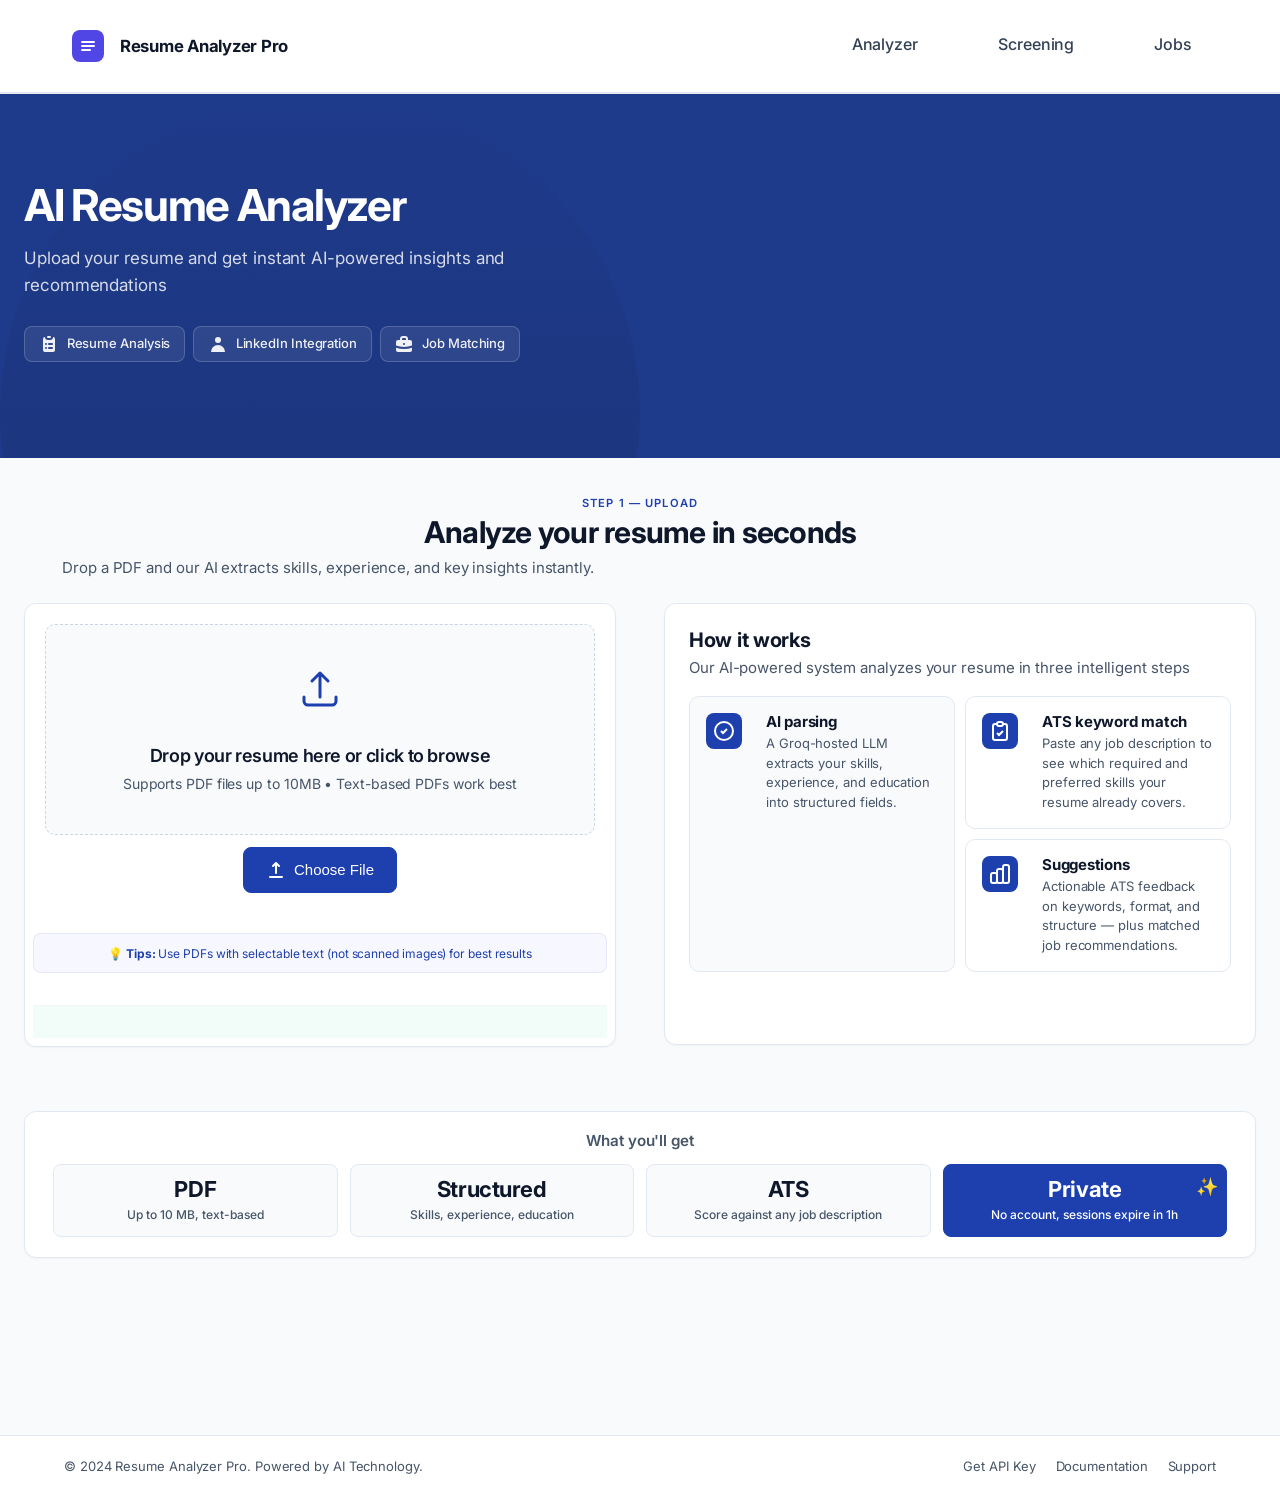
==== commit 9582d671: "Add pytest fixtures and handler-level tests for Resume Summarizer - Introduced shared pytest fixture" ====
--- a/static/index.html
+++ b/static/index.html
@@ -133,8 +133,8 @@
                                     </svg>
                                 </div>
                                 <div class="feature-content">
-                                    <h4>AI Parsing</h4>
-                                    <p>Our neural networks extract your experience, skills, and education details with 99% accuracy.</p>
+                                    <h4>AI parsing</h4>
+                                    <p>A Groq-hosted LLM extracts your skills, experience, and education into structured fields.</p>
                                 </div>
                             </div>
 
@@ -145,8 +145,8 @@
                                     </svg>
                                 </div>
                                 <div class="feature-content">
-                                    <h4>Keyword Matching</h4>
-                                    <p>Comparing your profile against 50,000+ industry-specific keywords and top job descriptions.</p>
+                                    <h4>ATS keyword match</h4>
+                                    <p>Paste any job description to see which required and preferred skills your resume already covers.</p>
                                 </div>
                             </div>
 
@@ -157,35 +157,35 @@
                                     </svg>
                                 </div>
                                 <div class="feature-content">
-                                    <h4>Smart Scoring</h4>
-                                    <p>Get a comprehensive ATS-compatibility score and actionable steps to improve your ranking.</p>
-                                </div>
-                            </div>
-                        </div>
-                    </div>
-                </div>
-
-                <!-- Statistics Banner -->
+                                    <h4>Suggestions</h4>
+                                    <p>Actionable ATS feedback on keywords, format, and structure — plus matched job recommendations.</p>
+                                </div>
+                            </div>
+                        </div>
+                    </div>
+                </div>
+
+                <!-- Reassurance row -->
                 <div class="stats-banner" data-reveal>
                     <div class="stats-header">
-                        <h3>Join 50,000+ Professionals</h3>
+                        <h3>What you'll get</h3>
                     </div>
                     <div class="stats-grid">
                         <div class="stat-item">
-                            <div class="stat-value" data-count="95" data-suffix="%">0%</div>
-                            <div class="stat-label">Success Rate</div>
+                            <div class="stat-value">PDF</div>
+                            <div class="stat-label">Up to 10 MB, text-based</div>
                         </div>
                         <div class="stat-item">
-                            <div class="stat-value" data-count="500" data-suffix="+">0+</div>
-                            <div class="stat-label">Job Categories</div>
+                            <div class="stat-value">Structured</div>
+                            <div class="stat-label">Skills, experience, education</div>
                         </div>
                         <div class="stat-item">
-                            <div class="stat-value" data-count="10" data-suffix="s">0s</div>
-                            <div class="stat-label">Fast Analysis</div>
+                            <div class="stat-value">ATS</div>
+                            <div class="stat-label">Score against any job description</div>
                         </div>
                         <div class="stat-item highlight">
-                            <div class="stat-value">FREE</div>
-                            <div class="stat-label">First Analysis</div>
+                            <div class="stat-value">Private</div>
+                            <div class="stat-label">No account, sessions expire in 1h</div>
                         </div>
                     </div>
                 </div>
--- a/static/theme.css
+++ b/static/theme.css
@@ -1,120 +1,120 @@
 /* =====================================================================
-   theme.css — Arc/Apple-inspired redesign layer.
-   Loaded LAST so it wins specificity contests with style.css/motion.css.
-   No layout-breaking changes; pure visual + a few structural overrides.
+   theme.css — Corporate / Enterprise theme.
+   Loaded LAST. Flat surfaces, hairline borders, restrained palette.
+   No glass, no mesh, no conic halos, no oversized motion.
    ===================================================================== */
 
 :root {
-    /* --- Brand: deeper indigo + violet, with electric accent --- */
-    --primary: #6366f1;
-    --primary-dark: #4338ca;
-    --primary-light: #a5b4fc;
-    --primary-tint: #eef2ff;
-    --secondary: #a855f7;
-    --secondary-dark: #7e22ce;
-    --accent: #22d3ee;          /* electric cyan, used very sparingly */
-
-    /* --- Surfaces: glassy whites over a colorful page --- */
-    --surface: rgba(255, 255, 255, 0.72);
+    /* --- Brand: navy + indigo, single accent --- */
+    --primary: #1e40af;          /* navy-800 */
+    --primary-dark: #1e3a8a;     /* navy-900 */
+    --primary-light: #3b82f6;    /* blue-500 — sparing */
+    --primary-tint: #eff6ff;     /* blue-50 — backgrounds */
+    --primary-soft: #dbeafe;     /* blue-100 — hover backgrounds */
+    --secondary: #1e40af;        /* aliased — no purple/teal */
+    --secondary-dark: #1e3a8a;
+    --accent: #1e40af;
+
+    /* --- Neutrals: cool slate --- */
+    --gray-50: #f8fafc;
+    --gray-100: #f1f5f9;
+    --gray-200: #e2e8f0;
+    --gray-300: #cbd5e1;
+    --gray-400: #94a3b8;
+    --gray-500: #64748b;
+    --gray-600: #475569;
+    --gray-700: #334155;
+    --gray-800: #1e293b;
+    --gray-900: #0f172a;
+
+    /* --- Surfaces --- */
+    --surface: #ffffff;
     --surface-solid: #ffffff;
-    --surface-elevated: rgba(255, 255, 255, 0.85);
-    --surface-muted: rgba(255, 255, 255, 0.55);
-    --surface-tint: rgba(99, 102, 241, 0.06);
-    --surface-dark: #0b1020;
-
-    /* --- Borders: hairline, slightly translucent --- */
-    --border: rgba(15, 23, 42, 0.08);
-    --border-strong: rgba(15, 23, 42, 0.14);
-    --border-glass: rgba(255, 255, 255, 0.5);
-
-    /* --- Type: bigger, tighter --- */
-    --font-display: 'Space Grotesk', 'Inter', system-ui, sans-serif;
-    --font-size-3xl: 2.25rem;
-    --font-size-4xl: 3rem;
-    --font-size-5xl: 4rem;
-    --font-size-6xl: 5rem;
-
-    /* --- Bigger radii, softer everywhere --- */
-    --radius-md: 1rem;
-    --radius-lg: 1.25rem;
-    --radius-xl: 1.5rem;
-    --radius-2xl: 2rem;
-
-    /* --- Shadows: layered with a subtle indigo tint --- */
-    --shadow-sm: 0 1px 2px rgba(15, 23, 42, 0.04),
-                 0 2px 6px rgba(15, 23, 42, 0.05);
-    --shadow:    0 2px 6px rgba(15, 23, 42, 0.05),
-                 0 8px 24px rgba(15, 23, 42, 0.07);
-    --shadow-md: 0 4px 12px rgba(15, 23, 42, 0.06),
-                 0 12px 36px rgba(99, 102, 241, 0.10);
-    --shadow-lg: 0 12px 28px rgba(15, 23, 42, 0.08),
-                 0 24px 56px rgba(99, 102, 241, 0.14);
-    --shadow-xl: 0 20px 48px rgba(15, 23, 42, 0.10),
-                 0 36px 80px rgba(99, 102, 241, 0.18);
-    --shadow-glow: 0 10px 32px rgba(99, 102, 241, 0.32);
-
-    --ring: 0 0 0 4px rgba(99, 102, 241, 0.20);
-}
-
-/* ============ Body: animated mesh gradient ============ */
+    --surface-elevated: #ffffff;
+    --surface-muted: #f8fafc;
+    --surface-tint: var(--primary-tint);
+
+    /* --- Borders: hairline, solid --- */
+    --border: #e2e8f0;
+    --border-strong: #cbd5e1;
+    --border-glass: #e2e8f0;  /* alias kept for compat */
+
+    /* --- Type: Inter only, conservative scale --- */
+    --font-display: 'Inter', -apple-system, BlinkMacSystemFont, 'Segoe UI', sans-serif;
+    --font-size-3xl: 1.875rem;
+    --font-size-4xl: 2.25rem;
+    --font-size-5xl: 2.75rem;
+    --font-size-6xl: 3.25rem;
+
+    /* --- Radii: tame --- */
+    --radius-md: 0.5rem;
+    --radius-lg: 0.625rem;
+    --radius-xl: 0.75rem;
+    --radius-2xl: 0.875rem;
+
+    /* --- Shadows: minimal, neutral --- */
+    --shadow-sm: 0 1px 2px rgba(15, 23, 42, 0.04);
+    --shadow:    0 1px 3px rgba(15, 23, 42, 0.06);
+    --shadow-md: 0 2px 6px rgba(15, 23, 42, 0.06);
+    --shadow-lg: 0 4px 12px rgba(15, 23, 42, 0.08);
+    --shadow-xl: 0 8px 24px rgba(15, 23, 42, 0.10);
+    --shadow-glow: 0 1px 3px rgba(15, 23, 42, 0.08);
+
+    --ring: 0 0 0 3px rgba(30, 64, 175, 0.18);
+}
+
+/* ============ Body: flat ============ */
 body {
-    background-color: #f6f5ff !important;
-    background-image:
-        radial-gradient(at 14% 8%, rgba(99, 102, 241, 0.18) 0, transparent 42%),
-        radial-gradient(at 86% 12%, rgba(168, 85, 247, 0.16) 0, transparent 48%),
-        radial-gradient(at 18% 92%, rgba(34, 211, 238, 0.10) 0, transparent 45%),
-        radial-gradient(at 92% 88%, rgba(236, 72, 153, 0.08) 0, transparent 50%) !important;
-    background-attachment: fixed !important;
-    background-size: 100% 100%;
-    color: #1e1b4b;
-    letter-spacing: -0.01em;
-}
-
-@keyframes mesh-drift {
-    0%, 100% { background-position: 0% 0%, 100% 0%, 0% 100%, 100% 100%; }
-    50%      { background-position: 4% 2%, 96% 4%, 2% 98%, 98% 96%; }
-}
-@media (prefers-reduced-motion: no-preference) {
-    body { animation: mesh-drift 24s ease-in-out infinite; }
-}
-
-/* ============ Display type ============ */
+    background-color: var(--gray-50) !important;
+    background-image: none !important;
+    background-attachment: scroll !important;
+    color: var(--gray-800);
+    letter-spacing: -0.005em;
+    animation: none !important;
+}
+
+/* ============ Type: Inter, tighter hierarchy ============ */
 h1, h2, h3, .hero-title, .section-title, .profile-name, .upload-title,
 .how-it-works-title {
     font-family: var(--font-display);
-    letter-spacing: -0.035em;
-    color: #0b1020;
-}
-
-/* ============ Navbar: slim glass ============ */
+    letter-spacing: -0.02em;
+    color: var(--gray-900);
+}
+
+/* ============ Navbar: flat white, hairline bottom ============ */
 .navbar {
-    background: rgba(255, 255, 255, 0.55) !important;
-    backdrop-filter: saturate(180%) blur(18px);
-    -webkit-backdrop-filter: saturate(180%) blur(18px);
+    background: var(--surface) !important;
+    backdrop-filter: none !important;
+    -webkit-backdrop-filter: none !important;
     border-bottom: 1px solid var(--border) !important;
     box-shadow: none !important;
 }
 .navbar.is-scrolled {
-    background: rgba(255, 255, 255, 0.78) !important;
-    box-shadow: 0 2px 14px -8px rgba(15, 23, 42, 0.18) !important;
+    background: var(--surface) !important;
+    box-shadow: 0 1px 0 var(--border), 0 4px 12px rgba(15, 23, 42, 0.04) !important;
 }
 .nav-container { height: 60px !important; }
 .brand-name {
     font-family: var(--font-display);
     font-weight: 700;
-    letter-spacing: -0.02em;
+    letter-spacing: -0.015em;
     font-size: 1.05rem !important;
-}
-
-/* ============ Hero: deep navy → indigo, cinematic, fades into page ============ */
+    color: var(--gray-900);
+}
+.nav-link {
+    font-weight: 500 !important;
+    color: var(--gray-700) !important;
+}
+.nav-link.is-active { color: var(--primary) !important; }
+.nav-link::after {
+    background: var(--primary) !important;
+}
+
+/* ============ Hero: deep navy, flat ============ */
 .hero {
-    background:
-        radial-gradient(at 18% 8%,  rgba(99, 102, 241, 0.55) 0, transparent 40%),
-        radial-gradient(at 82% 18%, rgba(168, 85, 247, 0.50) 0, transparent 45%),
-        radial-gradient(at 50% 100%,rgba(34, 211, 238, 0.18) 0, transparent 55%),
-        linear-gradient(160deg, #0b1020 0%, #1e1b4b 38%, #312e81 70%, #1e1b4b 100%) !important;
+    background: var(--primary-dark) !important;
     color: #fff !important;
-    padding: 7rem 0 9rem !important;
+    padding: 5.5rem 0 6rem !important;
     position: relative;
     overflow: hidden;
 }
@@ -122,147 +122,131 @@
     content: "";
     position: absolute;
     inset: 0;
-    background-image:
-        radial-gradient(rgba(255,255,255,0.06) 1px, transparent 1px);
-    background-size: 28px 28px;
-    background-position: 14px 14px;
-    mask-image: radial-gradient(ellipse at center, #000 30%, transparent 75%);
-    -webkit-mask-image: radial-gradient(ellipse at center, #000 30%, transparent 75%);
-    opacity: 0.7;
+    background:
+        linear-gradient(180deg, transparent 0%, rgba(15, 23, 42, 0.18) 100%);
     pointer-events: none;
 }
 .hero::after {
     content: "";
     position: absolute;
     left: 0; right: 0; bottom: -1px;
-    height: 140px;
-    background: linear-gradient(180deg, transparent 0%, #f6f5ff 100%);
+    height: 1px;
+    background: var(--border);
     pointer-events: none;
 }
 .hero-container { position: relative; z-index: 2; }
 
 .hero-title {
-    font-size: clamp(2.75rem, 6vw, 5rem) !important;
-    line-height: 0.98 !important;
-    font-weight: 700 !important;
-    letter-spacing: -0.045em !important;
+    font-size: clamp(2.25rem, 4vw, 2.75rem) !important;
+    line-height: 1.1 !important;
+    font-weight: 700 !important;
+    letter-spacing: -0.03em !important;
     color: #fff !important;
-    background: linear-gradient(180deg, #ffffff 0%, rgba(255,255,255,0.62) 100%) !important;
-    -webkit-background-clip: text;
-    background-clip: text;
-    -webkit-text-fill-color: transparent;
-    margin-bottom: 1.25rem !important;
+    background: none !important;
+    -webkit-text-fill-color: #fff !important;
+    margin-bottom: 1rem !important;
 }
 .hero-subtitle {
-    font-size: 1.25rem !important;
-    color: rgba(255,255,255,0.74) !important;
-    max-width: 36rem;
-    line-height: 1.5;
-    margin-bottom: 2rem !important;
+    font-size: 1.0625rem !important;
+    color: rgba(255, 255, 255, 0.82) !important;
+    max-width: 38rem;
+    line-height: 1.55;
+    margin-bottom: 1.75rem !important;
+    font-weight: 400 !important;
 }
 .hero-features {
-    gap: 0.6rem !important;
+    gap: 0.5rem !important;
 }
 .feature-badge {
     background: rgba(255, 255, 255, 0.08) !important;
-    border: 1px solid rgba(255, 255, 255, 0.16) !important;
+    border: 1px solid rgba(255, 255, 255, 0.18) !important;
     color: rgba(255, 255, 255, 0.92) !important;
-    padding: 0.5rem 0.9rem !important;
-    font-size: 0.85rem !important;
-    backdrop-filter: blur(14px);
-    -webkit-backdrop-filter: blur(14px);
+    padding: 0.4rem 0.85rem !important;
+    font-size: 0.8125rem !important;
+    backdrop-filter: none !important;
+    -webkit-backdrop-filter: none !important;
+    border-radius: var(--radius-md) !important;
 }
 .feature-badge:hover {
     background: rgba(255, 255, 255, 0.14) !important;
-    border-color: rgba(255, 255, 255, 0.28) !important;
-    transform: translateY(-1px);
-}
-
-/* Pull main content up under the hero fade */
-.main-content { padding: 1.5rem 0 4rem !important; margin-top: -4rem; position: relative; z-index: 3; }
-
-/* ============ Section titles ============ */
+    transform: none !important;
+}
+
+/* Bring main content right up to the hero, no negative margin trick */
+.main-content { padding: 2.5rem 0 4rem !important; margin-top: 0; position: relative; z-index: 3; }
+
+/* ============ Section headers ============ */
 .section-header {
-    margin-bottom: 1.75rem !important;
+    margin-bottom: 1.5rem !important;
     display: flex;
     flex-direction: column;
-    gap: 0.4rem;
+    gap: 0.35rem;
 }
 .section-header > * { margin: 0 !important; }
 
-/* Eyebrow label sits above the title — uses display font, primary color */
+/* Eyebrow: solid color, not gradient */
 .section-header::before {
     content: attr(data-eyebrow);
     display: block;
     font-family: var(--font-display);
-    font-size: 0.75rem;
+    font-size: 0.7rem;
     font-weight: 600;
-    letter-spacing: 0.12em;
+    letter-spacing: 0.1em;
     text-transform: uppercase;
-    color: var(--primary);
-    background: linear-gradient(90deg, var(--primary), var(--secondary));
-    -webkit-background-clip: text;
-    background-clip: text;
-    -webkit-text-fill-color: transparent;
+    color: var(--primary) !important;
+    background: none !important;
+    -webkit-text-fill-color: var(--primary) !important;
     line-height: 1;
 }
 .section-header:not([data-eyebrow])::before { display: none; }
 
 .section-title {
-    font-size: clamp(1.85rem, 3.2vw, 2.5rem) !important;
-    font-weight: 700 !important;
-    line-height: 1.08 !important;
+    font-size: clamp(1.5rem, 2.4vw, 1.875rem) !important;
+    font-weight: 700 !important;
+    line-height: 1.2 !important;
     padding-left: 0 !important;
-    letter-spacing: -0.035em !important;
-    background: linear-gradient(180deg, #0b1020 0%, #312e81 100%);
-    -webkit-background-clip: text;
-    background-clip: text;
-    -webkit-text-fill-color: transparent;
+    letter-spacing: -0.025em !important;
+    background: none !important;
+    -webkit-text-fill-color: var(--gray-900) !important;
+    color: var(--gray-900) !important;
 }
 .section-title::before { display: none !important; }
 .section-description {
-    font-size: 1rem !important;
-    color: #475569 !important;
+    font-size: 0.9375rem !important;
+    color: var(--gray-600) !important;
     max-width: 38rem;
     line-height: 1.55;
-}
-
-/* Enhanced hero-style section header (used on screening/jobs landing rows) */
+    font-weight: 400 !important;
+}
+
 .section-header-enhanced {
     background: var(--surface) !important;
-    backdrop-filter: saturate(180%) blur(20px);
-    -webkit-backdrop-filter: saturate(180%) blur(20px);
-    border: 1px solid var(--border-glass) !important;
-    border-radius: var(--radius-2xl) !important;
-    box-shadow: var(--shadow) !important;
-    padding: 1.75rem 2rem !important;
+    backdrop-filter: none !important;
+    -webkit-backdrop-filter: none !important;
+    border: 1px solid var(--border) !important;
+    border-left: 3px solid var(--primary) !important;
+    border-radius: var(--radius-xl) !important;
+    box-shadow: var(--shadow-sm) !important;
+    padding: 1.5rem 1.75rem !important;
     position: relative;
     overflow: hidden;
 }
-.section-header-enhanced::before {
-    content: "";
-    position: absolute;
-    inset: 0;
-    background:
-        radial-gradient(at 100% 0%, rgba(168, 85, 247, 0.10) 0, transparent 55%),
-        radial-gradient(at 0% 100%, rgba(99, 102, 241, 0.08) 0, transparent 55%);
-    pointer-events: none;
-    border-radius: inherit;
-}
+.section-header-enhanced::before { display: none !important; }
 .section-header-enhanced > * { position: relative; z-index: 1; }
 .section-header-enhanced .section-title {
-    margin-bottom: 0.35rem !important;
+    margin-bottom: 0.25rem !important;
+    color: var(--gray-900) !important;
 }
 
 .section-icon-badge {
-    background: linear-gradient(135deg, var(--primary-dark) 0%, var(--secondary) 100%) !important;
-    box-shadow: var(--shadow-glow) !important;
-    border-radius: var(--radius-lg) !important;
-    width: 56px !important;
-    height: 56px !important;
-}
-
-/* ============ Sub-headers inside cards (ats-header, linkedin-content h3, chatbot-header-info h3) ============ */
+    background: var(--primary) !important;
+    box-shadow: none !important;
+    border-radius: var(--radius-md) !important;
+    width: 48px !important;
+    height: 48px !important;
+}
+
+/* ============ Sub-headers ============ */
 .ats-header,
 .linkedin-content h3,
 .profile-summary h4,
@@ -272,61 +256,62 @@
 .card-title,
 .merged-subtitle {
     font-family: var(--font-display) !important;
-    letter-spacing: -0.025em !important;
-    color: #0b1020 !important;
+    letter-spacing: -0.015em !important;
+    color: var(--gray-900) !important;
 }
 .ats-header h3 {
     font-family: var(--font-display) !important;
-    font-size: 1.35rem !important;
-    font-weight: 700 !important;
-    letter-spacing: -0.03em !important;
-    color: #0b1020 !important;
+    font-size: 1.125rem !important;
+    font-weight: 700 !important;
+    letter-spacing: -0.02em !important;
+    color: var(--gray-900) !important;
+    margin-bottom: 0.25rem !important;
+}
+.ats-header p {
+    color: var(--gray-600) !important;
+    font-size: 0.875rem !important;
+}
+.ats-icon {
+    background: var(--primary) !important;
+    border-radius: var(--radius-md) !important;
+    box-shadow: none !important;
+    padding: 0.75rem !important;
+}
+.linkedin-content h3 {
+    font-size: 1.125rem !important;
+    font-weight: 700 !important;
     margin-bottom: 0.35rem !important;
 }
-.ats-header p {
-    color: #64748b !important;
-    font-size: 0.92rem !important;
-}
-.ats-icon {
-    background: linear-gradient(135deg, var(--primary-dark) 0%, var(--secondary) 100%) !important;
-    border-radius: var(--radius-lg) !important;
-    box-shadow: var(--shadow-glow) !important;
-    padding: 0.85rem !important;
-}
-.linkedin-content h3 {
-    font-size: 1.35rem !important;
-    font-weight: 700 !important;
-    margin-bottom: 0.4rem !important;
-}
 .linkedin-content > p {
-    color: #64748b !important;
+    color: var(--gray-600) !important;
+    font-size: 0.9375rem !important;
 }
 .linkedin-icon {
-    border-radius: var(--radius-lg) !important;
-    box-shadow: 0 8px 22px rgba(10, 102, 194, 0.30);
+    border-radius: var(--radius-md) !important;
+    box-shadow: none !important;
 }
 .profile-summary h4 {
-    font-size: 1.1rem !important;
+    font-size: 1rem !important;
     font-weight: 600 !important;
 }
 .timeline-content h4 {
-    font-size: 1.05rem !important;
+    font-size: 1rem !important;
     font-weight: 700 !important;
 }
 .card-title {
-    font-size: 1.15rem !important;
+    font-size: 1.0625rem !important;
     font-weight: 700 !important;
 }
 .chatbot-header {
-    background: linear-gradient(135deg, #1e1b4b 0%, #312e81 50%, #4338ca 100%) !important;
-    border-bottom: 1px solid rgba(255,255,255,0.08) !important;
+    background: var(--primary-dark) !important;
+    border-bottom: 1px solid rgba(255, 255, 255, 0.08) !important;
 }
 .chatbot-header-info h3 {
     font-family: var(--font-display) !important;
-    letter-spacing: -0.02em !important;
-}
-
-/* ============ Glass card system ============ */
+    letter-spacing: -0.015em !important;
+}
+
+/* ============ Flat card system ============ */
 .upload-card,
 .linkedin-card,
 .profile-card-modern,
@@ -337,17 +322,16 @@
 .job-card,
 .insight-card,
 .ats-analysis-card,
-.ats-score-card {
-    background: var(--surface) !important;
-    backdrop-filter: saturate(180%) blur(20px);
-    -webkit-backdrop-filter: saturate(180%) blur(20px);
-    border: 1px solid var(--border-glass) !important;
-    border-radius: var(--radius-2xl) !important;
-    box-shadow: var(--shadow) !important;
+.ats-score-card,
+.ats-checker-card {
+    background: var(--surface) !important;
+    backdrop-filter: none !important;
+    -webkit-backdrop-filter: none !important;
+    border: 1px solid var(--border) !important;
+    border-radius: var(--radius-xl) !important;
+    box-shadow: var(--shadow-sm) !important;
     position: relative;
-    transition: transform 320ms cubic-bezier(0.16, 1, 0.3, 1),
-                box-shadow 320ms cubic-bezier(0.16, 1, 0.3, 1),
-                border-color 320ms cubic-bezier(0.16, 1, 0.3, 1);
+    transition: border-color 160ms ease, box-shadow 160ms ease;
 }
 .upload-card:hover,
 .linkedin-card:hover,
@@ -358,298 +342,308 @@
 .job-card:hover,
 .insight-card:hover,
 .ats-analysis-card:hover {
-    transform: translateY(-4px);
-    box-shadow: var(--shadow-lg) !important;
-    border-color: rgba(99, 102, 241, 0.28) !important;
-}
-
-/* Animated conic gradient halo on card hover */
+    transform: none !important;
+    border-color: var(--border-strong) !important;
+    box-shadow: var(--shadow) !important;
+}
+
+/* Kill the conic-gradient halo entirely */
 .upload-card::before,
 .linkedin-card::before,
 .how-it-works-card::before,
 .info-card::before,
-.analysis-card::before {
-    content: "";
-    position: absolute;
-    inset: -1px;
-    border-radius: inherit;
-    padding: 1px;
-    background: conic-gradient(from var(--angle, 0deg),
-        transparent 0%,
-        rgba(99, 102, 241, 0.55) 25%,
-        rgba(168, 85, 247, 0.55) 50%,
-        rgba(34, 211, 238, 0.45) 75%,
-        transparent 100%);
-    -webkit-mask: linear-gradient(#000 0 0) content-box, linear-gradient(#000 0 0);
-    -webkit-mask-composite: xor;
-            mask-composite: exclude;
-    opacity: 0;
-    transition: opacity 320ms ease;
-    pointer-events: none;
-}
+.analysis-card::before { display: none !important; }
 .upload-card:hover::before,
 .linkedin-card:hover::before,
 .how-it-works-card:hover::before,
 .info-card:hover::before,
-.analysis-card:hover::before {
-    opacity: 1;
-    animation: card-spin 6s linear infinite;
-}
-@property --angle {
-    syntax: "<angle>";
-    initial-value: 0deg;
-    inherits: false;
-}
-@keyframes card-spin {
-    to { --angle: 360deg; }
-}
-
-/* ============ Upload area: bigger drop zone, dotted border ============ */
+.analysis-card:hover::before { display: none !important; animation: none !important; }
+
+/* ============ Upload area ============ */
 .upload-area {
     border: 1.5px dashed var(--border-strong) !important;
-    border-radius: var(--radius-xl) !important;
-    background:
-        radial-gradient(at 50% 0%, rgba(99, 102, 241, 0.08) 0, transparent 60%),
-        rgba(255, 255, 255, 0.5) !important;
-    margin: 1rem !important;
-    padding: 3rem 2rem !important;
-    transition: border-color 220ms ease, background 220ms ease, transform 220ms ease;
+    border-radius: var(--radius-lg) !important;
+    background: var(--gray-50) !important;
+    margin: 0.75rem !important;
+    padding: 2.5rem 2rem !important;
+    transition: border-color 160ms ease, background 160ms ease;
 }
 .upload-area:hover {
     border-color: var(--primary) !important;
-    background:
-        radial-gradient(at 50% 0%, rgba(99, 102, 241, 0.16) 0, transparent 60%),
-        rgba(255, 255, 255, 0.7) !important;
+    background: var(--primary-tint) !important;
 }
 .upload-icon { color: var(--primary) !important; }
 .upload-title {
-    font-size: 1.35rem !important;
+    font-size: 1.125rem !important;
     font-weight: 600 !important;
-    color: #0b1020 !important;
-    margin-bottom: 0.5rem !important;
-}
-.upload-subtitle { color: #64748b !important; font-size: 0.9rem !important; }
-
-/* ============ Bento grid for "How it works" ============ */
-.how-it-works-card {
-    padding: 1.5rem !important;
-}
+    color: var(--gray-900) !important;
+    margin-bottom: 0.4rem !important;
+}
+.upload-subtitle { color: var(--gray-600) !important; font-size: 0.875rem !important; }
+
+/* ============ Bento "How it works" — flat ============ */
+.how-it-works-card { padding: 1.5rem !important; }
 .how-it-works-title {
-    font-size: 1.5rem !important;
+    font-size: 1.25rem !important;
     margin-bottom: 0.25rem !important;
+    font-weight: 700 !important;
 }
 .how-it-works-description {
-    color: #64748b !important;
-    margin-bottom: 1.25rem !important;
-    font-size: 0.95rem !important;
+    color: var(--gray-600) !important;
+    margin-bottom: 1rem !important;
+    font-size: 0.9375rem !important;
 }
 .features-list {
     display: grid !important;
     grid-template-columns: 1fr 1fr;
     grid-template-rows: auto auto;
-    gap: 0.75rem !important;
+    gap: 0.625rem !important;
 }
 .feature-item {
-    background: rgba(255, 255, 255, 0.55) !important;
+    background: var(--surface) !important;
     border: 1px solid var(--border) !important;
     border-radius: var(--radius-lg) !important;
     padding: 1rem !important;
-    transition: transform 220ms ease, border-color 220ms ease, background 220ms ease;
+    transition: border-color 160ms ease, background 160ms ease;
 }
 .feature-item:hover {
-    transform: translateY(-2px);
-    border-color: rgba(99, 102, 241, 0.32) !important;
-    background: rgba(255, 255, 255, 0.78) !important;
+    transform: none !important;
+    border-color: var(--primary-light) !important;
+    background: var(--primary-tint) !important;
 }
 .feature-item:first-child {
     grid-column: 1 / 2;
     grid-row: 1 / 3;
-    background:
-        radial-gradient(at 100% 0%, rgba(99, 102, 241, 0.18) 0, transparent 60%),
-        rgba(255, 255, 255, 0.7) !important;
+    background: var(--gray-50) !important;
 }
 .feature-item .feature-icon {
-    width: 40px; height: 40px;
+    width: 36px; height: 36px;
     border-radius: var(--radius-md) !important;
-    background: linear-gradient(135deg, var(--primary-dark) 0%, var(--secondary) 100%) !important;
+    background: var(--primary) !important;
     color: #fff !important;
     display: flex !important;
     align-items: center;
     justify-content: center;
-    margin-bottom: 0.75rem;
-    box-shadow: var(--shadow-glow);
+    margin-bottom: 0.65rem;
+    box-shadow: none !important;
 }
 .feature-item h4 {
     font-family: var(--font-display);
-    font-size: 1rem !important;
-    margin-bottom: 0.25rem !important;
-    letter-spacing: -0.02em;
+    font-size: 0.9375rem !important;
+    font-weight: 700 !important;
+    margin-bottom: 0.2rem !important;
+    letter-spacing: -0.015em;
+    color: var(--gray-900);
 }
 .feature-item p {
-    font-size: 0.85rem !important;
-    color: #64748b !important;
+    font-size: 0.8125rem !important;
+    color: var(--gray-600) !important;
     line-height: 1.5;
 }
 
-/* ============ Stats banner — replaced via CSS with one trust line ============ */
+/* ============ Reassurance row (formerly stats banner) ============ */
 .stats-banner {
     background: var(--surface) !important;
-    backdrop-filter: blur(20px);
-    -webkit-backdrop-filter: blur(20px);
-    border: 1px solid var(--border-glass) !important;
-    border-radius: var(--radius-2xl) !important;
-    padding: 1.5rem 2rem !important;
+    backdrop-filter: none !important;
+    -webkit-backdrop-filter: none !important;
+    border: 1px solid var(--border) !important;
+    border-radius: var(--radius-xl) !important;
+    padding: 1.25rem 1.75rem !important;
     box-shadow: var(--shadow-sm) !important;
     text-align: center;
     overflow: visible;
 }
 .stats-banner::before { display: none !important; }
-.stats-header { margin-bottom: 1rem !important; }
+.stats-header { margin-bottom: 0.85rem !important; }
 .stats-header h3 {
     font-family: var(--font-display);
-    font-size: 1.1rem !important;
-    color: #475569 !important;
-    font-weight: 500 !important;
+    font-size: 0.95rem !important;
+    color: var(--gray-600) !important;
+    font-weight: 600 !important;
     text-shadow: none !important;
-    letter-spacing: -0.01em;
+    letter-spacing: -0.005em;
 }
 .stats-grid {
     grid-template-columns: repeat(4, 1fr) !important;
-    gap: 1rem !important;
+    gap: 0.75rem !important;
 }
 .stat-item {
-    background: rgba(255, 255, 255, 0.5) !important;
+    background: var(--gray-50) !important;
     border: 1px solid var(--border) !important;
     box-shadow: none !important;
-    padding: 1rem !important;
-    border-radius: var(--radius-lg) !important;
+    padding: 0.85rem !important;
+    border-radius: var(--radius-md) !important;
 }
 .stat-item:hover {
-    background: rgba(255, 255, 255, 0.75) !important;
-    transform: translateY(-2px) !important;
+    background: var(--surface) !important;
+    transform: none !important;
     box-shadow: var(--shadow-sm) !important;
-    border-color: rgba(99, 102, 241, 0.28) !important;
+    border-color: var(--border-strong) !important;
 }
 .stat-item.highlight {
-    background: linear-gradient(135deg, var(--primary-dark) 0%, var(--secondary) 100%) !important;
-    border: none !important;
+    background: var(--primary) !important;
+    border-color: var(--primary) !important;
     color: #fff !important;
 }
 .stat-item.highlight .stat-value,
 .stat-item.highlight .stat-label { color: #fff !important; }
 .stat-value {
     font-family: var(--font-display);
-    color: #0b1020 !important;
-    font-size: 2rem !important;
+    color: var(--gray-900) !important;
+    font-size: 1.375rem !important;
     text-shadow: none !important;
-    letter-spacing: -0.03em !important;
+    letter-spacing: -0.02em !important;
+    font-weight: 700 !important;
 }
 .stat-label {
-    color: #64748b !important;
+    color: var(--gray-600) !important;
     text-transform: none !important;
     letter-spacing: 0 !important;
     font-weight: 500 !important;
-    font-size: 0.8rem !important;
-}
-
-/* ============ Buttons ============ */
+    font-size: 0.75rem !important;
+}
+
+/* ============ Buttons: flat ============ */
 .btn {
-    border-radius: 999px !important;
-    padding: 0.7rem 1.4rem !important;
-    font-weight: 600 !important;
-    letter-spacing: -0.005em;
+    border-radius: var(--radius-md) !important;
+    padding: 0.6rem 1.1rem !important;
+    font-weight: 500 !important;
+    letter-spacing: 0;
+    font-size: 0.875rem !important;
 }
 .btn-primary {
-    background: linear-gradient(135deg, #4338ca 0%, #6366f1 50%, #a855f7 100%) !important;
-    background-size: 200% 200%;
-    background-position: 0% 50%;
+    background: var(--primary) !important;
+    background-size: 100% 100% !important;
+    background-position: 0 0 !important;
     color: #fff !important;
-    box-shadow: var(--shadow-glow) !important;
-    border: 1px solid rgba(255, 255, 255, 0.18) !important;
-    transition: background-position 0.45s ease, transform 0.2s ease, box-shadow 0.2s ease !important;
+    box-shadow: none !important;
+    border: 1px solid var(--primary) !important;
 }
 .btn-primary:hover {
-    background-position: 100% 50%;
-    transform: translateY(-2px);
-    box-shadow: 0 14px 40px rgba(99, 102, 241, 0.42) !important;
-}
+    background: var(--primary-dark) !important;
+    background-position: 0 0 !important;
+    transform: none !important;
+    box-shadow: 0 1px 2px rgba(30, 64, 175, 0.2) !important;
+}
+.btn-primary:active { transform: none !important; }
 .btn-secondary {
-    background: rgba(255, 255, 255, 0.7) !important;
-    color: #0b1020 !important;
+    background: var(--surface) !important;
+    color: var(--gray-800) !important;
     border: 1px solid var(--border-strong) !important;
-    backdrop-filter: blur(12px);
+    backdrop-filter: none !important;
+    -webkit-backdrop-filter: none !important;
 }
 .btn-secondary:hover {
-    background: rgba(255, 255, 255, 0.95) !important;
+    background: var(--gray-50) !important;
     border-color: var(--primary) !important;
-    color: var(--primary-dark) !important;
+    color: var(--primary) !important;
 }
 .btn-large {
-    padding: 0.95rem 1.75rem !important;
-    font-size: 0.95rem !important;
-}
-
-/* ============ Inputs ============ */
+    padding: 0.75rem 1.35rem !important;
+    font-size: 0.9375rem !important;
+}
+
+/* Tone down ripple/spinner from motion.css (still works, just less flashy) */
+.btn .ripple { background: rgba(255, 255, 255, 0.35) !important; }
+
+/* ============ Inputs: flat hairline ============ */
 .input-field, input[type="text"], input[type="url"], input[type="email"],
 input[type="number"], select, textarea {
-    background: rgba(255, 255, 255, 0.7) !important;
+    background: var(--surface) !important;
     border: 1px solid var(--border-strong) !important;
     border-radius: var(--radius-md) !important;
-    padding: 0.75rem 1rem !important;
-    backdrop-filter: blur(8px);
+    padding: 0.625rem 0.85rem !important;
+    backdrop-filter: none !important;
+    -webkit-backdrop-filter: none !important;
+    font-size: 0.9375rem !important;
+    color: var(--gray-900) !important;
 }
 .input-field:focus, input:focus, select:focus, textarea:focus {
-    background: #fff !important;
+    background: var(--surface) !important;
     border-color: var(--primary) !important;
     box-shadow: var(--ring) !important;
     outline: none !important;
 }
 
-/* ============ Skill badges ============ */
+/* ============ Skill badges: flat chips ============ */
 .skill-badge {
-    background: rgba(255, 255, 255, 0.7) !important;
+    background: var(--surface) !important;
     border: 1px solid var(--border) !important;
-    color: #1e1b4b !important;
-    padding: 0.4rem 0.85rem !important;
+    color: var(--gray-800) !important;
+    padding: 0.35rem 0.7rem !important;
     box-shadow: none !important;
-    backdrop-filter: blur(8px);
+    backdrop-filter: none !important;
     font-weight: 500 !important;
+    font-size: 0.8125rem !important;
 }
 .skill-badge:hover {
-    background: linear-gradient(135deg, var(--primary-dark) 0%, var(--secondary) 100%) !important;
+    background: var(--primary-tint) !important;
+    color: var(--primary-dark) !important;
+    border-color: var(--primary-light) !important;
+    box-shadow: none !important;
+    transform: none !important;
+}
+
+/* ============ Profile header: flat navy ============ */
+.profile-header-modern {
+    background: var(--primary-dark) !important;
+    padding: 1.75rem !important;
+}
+.profile-name {
+    font-family: var(--font-display);
     color: #fff !important;
-    border-color: transparent !important;
-    box-shadow: var(--shadow-glow) !important;
-}
-
-/* ============ Profile header (the gradient banner inside profile card) ============ */
-.profile-header-modern {
-    background:
-        radial-gradient(at 100% 0%, rgba(34, 211, 238, 0.30) 0, transparent 50%),
-        radial-gradient(at 0% 100%, rgba(168, 85, 247, 0.35) 0, transparent 50%),
-        linear-gradient(135deg, #1e1b4b 0%, #312e81 50%, #4338ca 100%) !important;
-    padding: 2.25rem !important;
-}
-.profile-name {
-    font-family: var(--font-display);
-    color: #fff !important;
-    font-size: 2rem !important;
-    letter-spacing: -0.025em !important;
-}
-.profile-title { color: rgba(255,255,255,0.78) !important; }
-.meta-item { color: rgba(255,255,255,0.85) !important; }
+    font-size: 1.625rem !important;
+    letter-spacing: -0.02em !important;
+}
+.profile-title { color: rgba(255, 255, 255, 0.78) !important; }
+.meta-item { color: rgba(255, 255, 255, 0.85) !important; }
+
+/* ============ LinkedIn tabbed input ============ */
+.linkedin-tabs {
+    display: flex;
+    gap: 0;
+    margin-bottom: 1rem;
+    border-bottom: 1px solid var(--border);
+}
+.linkedin-tab {
+    background: none;
+    border: 0;
+    padding: 0.6rem 1rem;
+    font-size: 0.875rem;
+    font-weight: 600;
+    color: var(--gray-500);
+    cursor: pointer;
+    border-bottom: 2px solid transparent;
+    margin-bottom: -1px;
+    transition: color 160ms ease, border-color 160ms ease;
+    font-family: var(--font-display);
+    letter-spacing: -0.005em;
+}
+.linkedin-tab:hover { color: var(--gray-700); }
+.linkedin-tab.is-active {
+    color: var(--primary);
+    border-bottom-color: var(--primary);
+}
+.linkedin-pane { display: none; }
+.linkedin-pane.is-active { display: block; }
+.linkedin-paste-textarea {
+    width: 100%;
+    min-height: 140px;
+    font-family: var(--font-display);
+    font-size: 0.875rem;
+    line-height: 1.5;
+    resize: vertical;
+}
 
 /* ============ Footer: slim ============ */
 .footer {
-    background: rgba(255, 255, 255, 0.55) !important;
-    backdrop-filter: blur(20px);
+    background: var(--surface) !important;
+    backdrop-filter: none !important;
     border-top: 1px solid var(--border) !important;
-    padding: 1.5rem 0 !important;
-    margin-top: 4rem;
-}
-.footer-content {
-    display: none !important;
-}
+    padding: 1.25rem 0 !important;
+    margin-top: 3rem;
+}
+.footer-content { display: none !important; }
 .footer-bottom {
     display: flex !important;
     justify-content: space-between;
@@ -660,20 +654,22 @@
     border-top: none !important;
 }
 .footer-text {
-    font-size: 0.85rem !important;
-    color: #64748b !important;
-}
-.footer-links { gap: 1.5rem !important; }
+    font-size: 0.8125rem !important;
+    color: var(--gray-600) !important;
+}
+.footer-links { gap: 1.25rem !important; }
 .footer-link {
-    font-size: 0.85rem !important;
-    color: #475569 !important;
+    font-size: 0.8125rem !important;
+    color: var(--gray-600) !important;
 }
 .footer-link:hover { color: var(--primary) !important; }
 
-/* ============ Toasts (refresh look) ============ */
+/* ============ Toasts: flat ============ */
 .toast {
-    background: rgba(255, 255, 255, 0.92) !important;
-    backdrop-filter: blur(14px);
+    background: var(--surface) !important;
+    backdrop-filter: none !important;
+    border: 1px solid var(--border) !important;
+    border-left-width: 3px !important;
     border-radius: var(--radius-md) !important;
     box-shadow: var(--shadow-lg) !important;
 }
@@ -681,11 +677,184 @@
 /* ============ Selection ============ */
 ::selection { background: var(--primary); color: #fff; }
 
+/* ============ Disable jiggle animations from motion.css ============ */
+@keyframes mesh-drift { from { background-position: 0 0; } to { background-position: 0 0; } }
+@keyframes card-spin { to { --angle: 0deg; } }
+
+/* ============ Helper text ============ */
+.hint {
+    font-size: 0.8125rem !important;
+    color: var(--gray-500) !important;
+    margin-top: 0.35rem !important;
+    line-height: 1.45;
+}
+
+/* ============ Empty state ============ */
+.empty-state {
+    text-align: center;
+    padding: 2rem 1.5rem !important;
+    background: var(--surface) !important;
+    backdrop-filter: none !important;
+    border: 1px dashed var(--border-strong) !important;
+    border-radius: var(--radius-xl) !important;
+}
+.empty-state h3 {
+    font-family: var(--font-display);
+    font-size: 1rem !important;
+    font-weight: 700 !important;
+    margin-bottom: 0.35rem !important;
+    color: var(--gray-900);
+}
+.empty-state p {
+    color: var(--gray-600) !important;
+    font-size: 0.875rem !important;
+    margin: 0 auto;
+    max-width: 32rem;
+}
+.empty-state .empty-state-actions {
+    margin-top: 0.85rem;
+    display: inline-flex;
+    gap: 0.5rem;
+    flex-wrap: wrap;
+    justify-content: center;
+}
+
+/* ============ ATS competitive spacer ============ */
+.competitive-card { margin-bottom: 1.5rem; }
+
+/* ============ Screening results ============ */
+.results-heading {
+    font-family: var(--font-display);
+    font-size: 1.25rem;
+    font-weight: 700;
+    margin-bottom: 1rem;
+    letter-spacing: -0.02em;
+    color: var(--gray-900);
+}
+.candidate-name {
+    font-family: var(--font-display);
+    font-size: 1rem;
+    margin-bottom: 0.25rem;
+    letter-spacing: -0.015em;
+    color: var(--gray-900);
+}
+.candidate-contact {
+    color: var(--gray-600);
+    font-size: 0.8125rem;
+}
+.candidate-status-row { margin: 0.65rem 0 0.85rem; }
+.status-pill {
+    display: inline-block;
+    padding: 0.25rem 0.6rem;
+    border-radius: var(--radius-md);
+    font-size: 0.75rem;
+    font-weight: 600;
+    letter-spacing: 0;
+}
+
+/* ============ Screening form layout ============ */
+.screening-form { width: 100%; }
+.screening-form label {
+    display: block !important;
+    font-weight: 600 !important;
+    margin-bottom: 0.4rem !important;
+    font-size: 0.8125rem !important;
+    color: var(--gray-700) !important;
+}
+.form-row-full { margin-bottom: 1rem; }
+.screening-grid-3 {
+    display: grid;
+    grid-template-columns: 1fr 1fr 1fr;
+    gap: 0.85rem;
+    margin-bottom: 0;
+}
+@media (max-width: 720px) {
+    .screening-grid-3 { grid-template-columns: 1fr; }
+}
+.screening-actions {
+    display: flex;
+    gap: 0.6rem;
+    margin-top: 1.25rem;
+    flex-wrap: wrap;
+}
+
+/* ============ Mobile navigation (hamburger + drawer) ============ */
+.nav-toggle {
+    display: none;
+    background: transparent;
+    border: 1px solid var(--border);
+    border-radius: var(--radius-md);
+    width: 38px;
+    height: 38px;
+    padding: 0;
+    cursor: pointer;
+    align-items: center;
+    justify-content: center;
+    flex-direction: column;
+    gap: 4px;
+}
+.nav-toggle span {
+    display: block;
+    width: 18px;
+    height: 2px;
+    background: var(--gray-700);
+    border-radius: 2px;
+    transition: transform 0.18s ease, opacity 0.18s ease;
+}
+.navbar.is-open .nav-toggle span:nth-child(1) {
+    transform: translateY(6px) rotate(45deg);
+}
+.navbar.is-open .nav-toggle span:nth-child(2) { opacity: 0; }
+.navbar.is-open .nav-toggle span:nth-child(3) {
+    transform: translateY(-6px) rotate(-45deg);
+}
+
+@media (max-width: 720px) {
+    .nav-toggle { display: inline-flex; }
+    .nav-container { position: relative; }
+    .nav-links {
+        position: absolute !important;
+        top: 60px;
+        left: 0;
+        right: 0;
+        flex-direction: column !important;
+        align-items: stretch !important;
+        gap: 0 !important;
+        padding: 0.5rem !important;
+        background: var(--surface) !important;
+        backdrop-filter: none !important;
+        border-bottom: 1px solid var(--border) !important;
+        box-shadow: var(--shadow-md) !important;
+        transform: translateY(-8px);
+        opacity: 0;
+        visibility: hidden;
+        pointer-events: none;
+        transition: transform 0.18s ease, opacity 0.18s ease, visibility 0s linear 0.18s;
+    }
+    .navbar.is-open .nav-links {
+        transform: none;
+        opacity: 1;
+        visibility: visible;
+        pointer-events: auto;
+        transition: transform 0.18s ease, opacity 0.18s ease;
+    }
+    .nav-link {
+        display: block !important;
+        padding: 0.75rem !important;
+        border-radius: var(--radius-md);
+        font-size: 0.9375rem !important;
+    }
+    .nav-link:hover {
+        background: var(--primary-tint);
+    }
+    .nav-link::after { display: none !important; }
+}
+
 /* ============ Mobile tightening ============ */
 @media (max-width: 720px) {
-    .hero { padding: 5rem 0 6rem !important; }
-    .hero-title { font-size: clamp(2.25rem, 9vw, 3.5rem) !important; }
-    .hero-subtitle { font-size: 1.05rem !important; }
+    .hero { padding: 3.5rem 0 4rem !important; }
+    .hero-title { font-size: clamp(1.75rem, 7vw, 2.25rem) !important; }
+    .hero-subtitle { font-size: 0.9375rem !important; }
     .features-list { grid-template-columns: 1fr !important; }
     .feature-item:first-child { grid-column: 1 !important; grid-row: auto !important; }
     .upload-with-features { grid-template-columns: 1fr !important; }
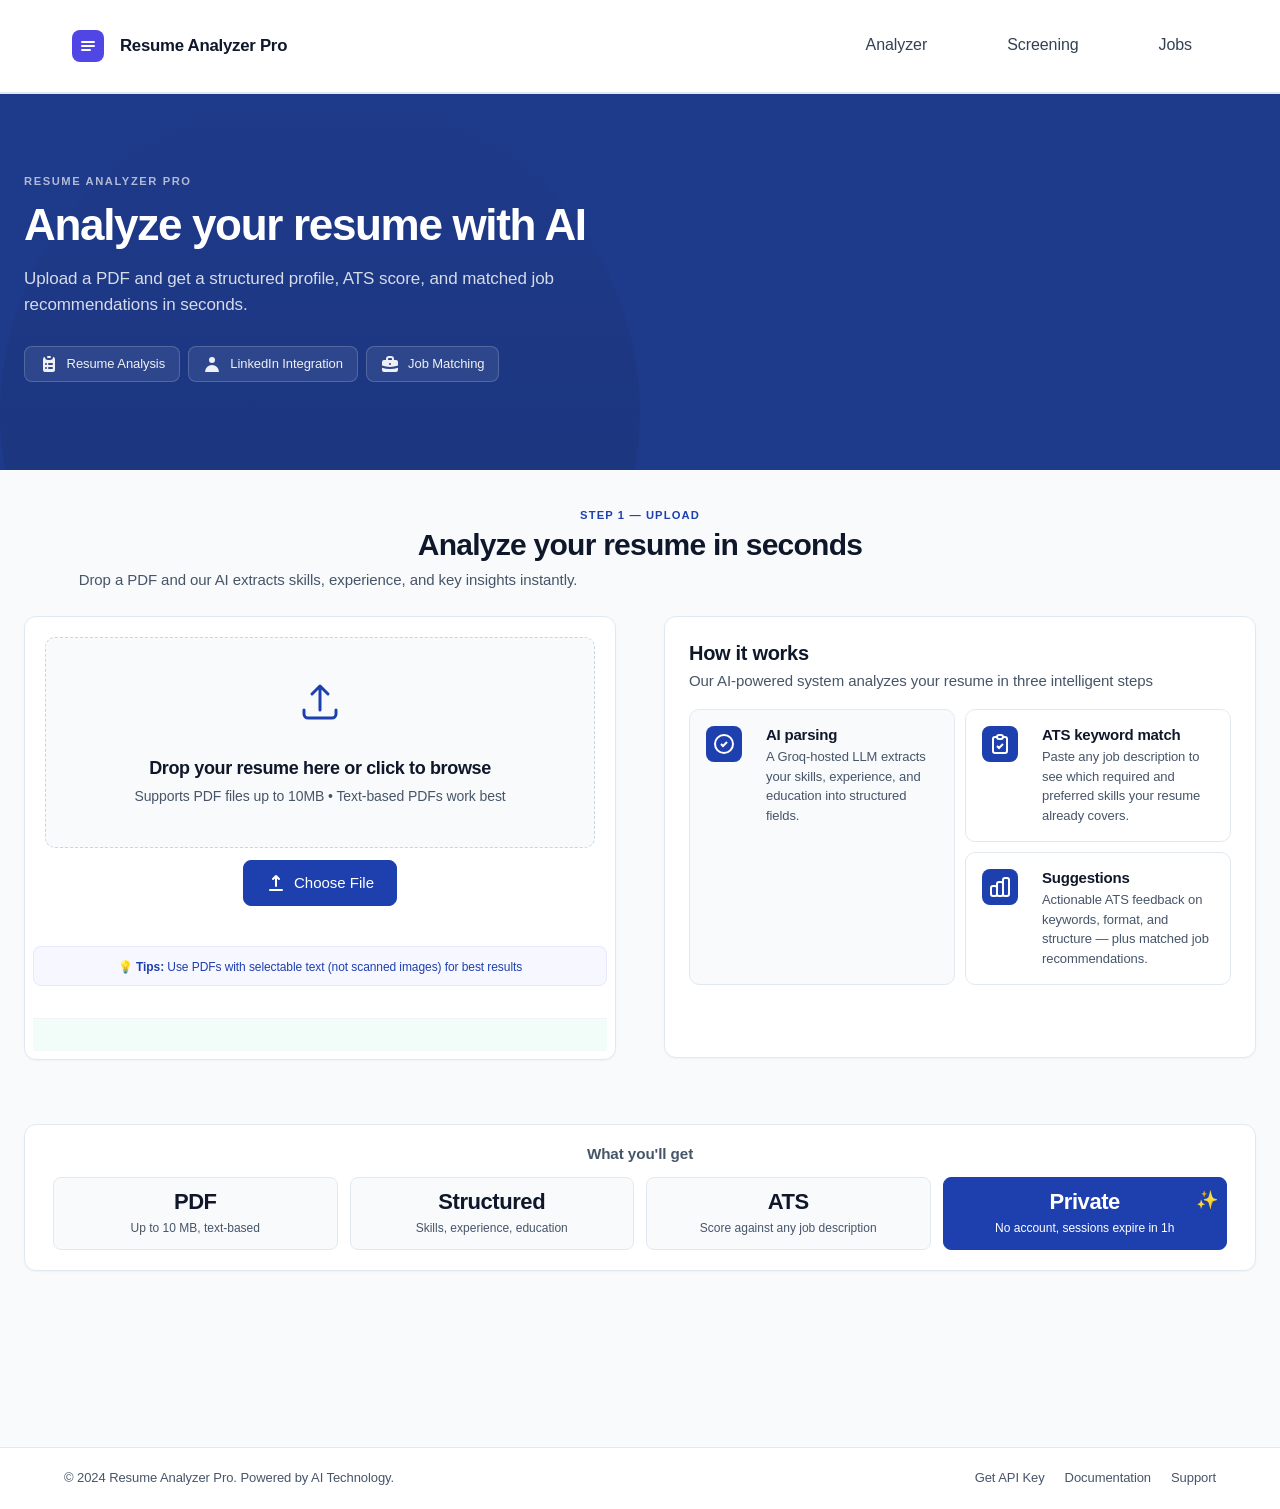
==== commit 137707e9: "feat: add Prometheus metrics support and static asset minification - Introduced METRICS_ENABLED and " ====
--- a/static/index.html
+++ b/static/index.html
@@ -8,9 +8,6 @@
     <link rel="stylesheet" href="/static/style.css">
     <link rel="stylesheet" href="/static/motion.css">
     <link rel="stylesheet" href="/static/theme.css">
-    <link rel="preconnect" href="https://fonts.googleapis.com">
-    <link rel="preconnect" href="https://fonts.gstatic.com" crossorigin>
-    <link href="https://fonts.googleapis.com/css2?family=Inter:wght@300;400;500;600;700;800&family=Space+Grotesk:wght@500;600;700&display=swap" rel="stylesheet">
 </head>
 <body>
     <!-- Navigation Bar -->
@@ -47,8 +44,9 @@
     <section class="hero">
         <div class="hero-container">
             <div class="hero-content">
-                <h1 class="hero-title">AI Resume Analyzer</h1>
-                <p class="hero-subtitle">Upload your resume and get instant AI-powered insights and recommendations</p>
+                <p class="hero-eyebrow">Resume Analyzer Pro</p>
+                <h1 class="hero-title">Analyze your resume with AI</h1>
+                <p class="hero-subtitle">Upload a PDF and get a structured profile, ATS score, and matched job recommendations in seconds.</p>
                 <div class="hero-features">
                     <div class="feature-badge">
                         <svg width="20" height="20" viewBox="0 0 20 20" fill="currentColor">
--- a/static/theme.css
+++ b/static/theme.css
@@ -3,6 +3,20 @@
    Loaded LAST. Flat surfaces, hairline borders, restrained palette.
    No glass, no mesh, no conic halos, no oversized motion.
    ===================================================================== */
+
+/* Self-host hook: drop static/fonts/Inter-Variable.woff2 in to switch from
+   the system font stack to a controlled web-font with zero network round-trip.
+   The @font-face is conditional via `local()` first; if the user has Inter
+   installed, no woff2 download happens. */
+@font-face {
+    font-family: "Inter";
+    font-style: normal;
+    font-weight: 400 700;
+    font-display: swap;
+    src: local("Inter"),
+         local("Inter Variable"),
+         url("/static/fonts/Inter-Variable.woff2") format("woff2-variations");
+}
 
 :root {
     /* --- Brand: navy + indigo, single accent --- */
@@ -114,9 +128,30 @@
 .hero {
     background: var(--primary-dark) !important;
     color: #fff !important;
-    padding: 5.5rem 0 6rem !important;
+    padding: 5rem 0 5.5rem !important;
     position: relative;
     overflow: hidden;
+}
+/* Compact variant: tool pages (jobs.html). Half the vertical heft. */
+.hero--compact {
+    padding: 3rem 0 3.25rem !important;
+}
+.hero--compact .hero-title {
+    font-size: clamp(1.75rem, 3vw, 2.125rem) !important;
+}
+.hero--compact .hero-subtitle {
+    font-size: 0.9375rem !important;
+    margin-bottom: 0 !important;
+}
+.hero--compact .hero-features { display: none !important; }
+.hero-eyebrow {
+    font-size: 0.7rem;
+    text-transform: uppercase;
+    letter-spacing: 0.14em;
+    color: rgba(255, 255, 255, 0.65);
+    font-weight: 600;
+    margin: 0 0 0.65rem !important;
+    font-family: var(--font-display);
 }
 .hero::before {
     content: "";
@@ -635,6 +670,71 @@
     resize: vertical;
 }
 
+/* ============ Sticky table of contents (analysis page) ============ */
+.content-with-rail {
+    display: grid;
+    grid-template-columns: 200px minmax(0, 1fr);
+    gap: 2.5rem;
+    align-items: start;
+}
+@media (max-width: 980px) {
+    .content-with-rail {
+        display: block;
+    }
+    .toc-rail { display: none !important; }
+}
+.toc-rail {
+    position: sticky;
+    top: 80px;
+    align-self: start;
+    padding-top: 0.25rem;
+}
+.toc-rail-inner {
+    border-left: 1px solid var(--border);
+    padding-left: 1rem;
+}
+.toc-label {
+    font-size: 0.7rem;
+    text-transform: uppercase;
+    letter-spacing: 0.1em;
+    color: var(--gray-500);
+    font-weight: 600;
+    margin-bottom: 0.65rem;
+    font-family: var(--font-display);
+}
+.toc-list {
+    list-style: none;
+    padding: 0;
+    margin: 0;
+    display: flex;
+    flex-direction: column;
+    gap: 0.1rem;
+}
+.toc-link {
+    display: block;
+    padding: 0.35rem 0;
+    font-size: 0.85rem;
+    color: var(--gray-600);
+    text-decoration: none;
+    border-left: 2px solid transparent;
+    margin-left: -1.1rem;  /* align over the rail's border-left */
+    padding-left: 1rem;
+    transition: color 120ms ease, border-color 120ms ease;
+}
+.toc-link:hover {
+    color: var(--gray-900);
+}
+.toc-link.is-active {
+    color: var(--primary);
+    border-left-color: var(--primary);
+    font-weight: 600;
+}
+/* Hidden sections (the JS toggles display) shouldn't be tracked */
+.toc-link.is-hidden {
+    opacity: 0.35;
+    pointer-events: none;
+}
+
 /* ============ Footer: slim ============ */
 .footer {
     background: var(--surface) !important;
@@ -692,17 +792,32 @@
 /* ============ Empty state ============ */
 .empty-state {
     text-align: center;
-    padding: 2rem 1.5rem !important;
+    padding: 2.5rem 1.75rem !important;
     background: var(--surface) !important;
     backdrop-filter: none !important;
     border: 1px dashed var(--border-strong) !important;
     border-radius: var(--radius-xl) !important;
 }
+.empty-state-icon {
+    width: 48px;
+    height: 48px;
+    border-radius: 50%;
+    background: var(--primary-tint);
+    color: var(--primary);
+    display: inline-flex;
+    align-items: center;
+    justify-content: center;
+    margin-bottom: 1rem;
+}
+.empty-state-icon svg {
+    width: 22px;
+    height: 22px;
+}
 .empty-state h3 {
     font-family: var(--font-display);
     font-size: 1rem !important;
     font-weight: 700 !important;
-    margin-bottom: 0.35rem !important;
+    margin-bottom: 0.4rem !important;
     color: var(--gray-900);
 }
 .empty-state p {
@@ -710,14 +825,17 @@
     font-size: 0.875rem !important;
     margin: 0 auto;
     max-width: 32rem;
+    line-height: 1.55;
 }
 .empty-state .empty-state-actions {
-    margin-top: 0.85rem;
+    margin-top: 1rem;
     display: inline-flex;
     gap: 0.5rem;
     flex-wrap: wrap;
     justify-content: center;
 }
+/* Variant: full-width inside a grid */
+.empty-state.full-width { grid-column: 1 / -1; }
 
 /* ============ ATS competitive spacer ============ */
 .competitive-card { margin-bottom: 1.5rem; }
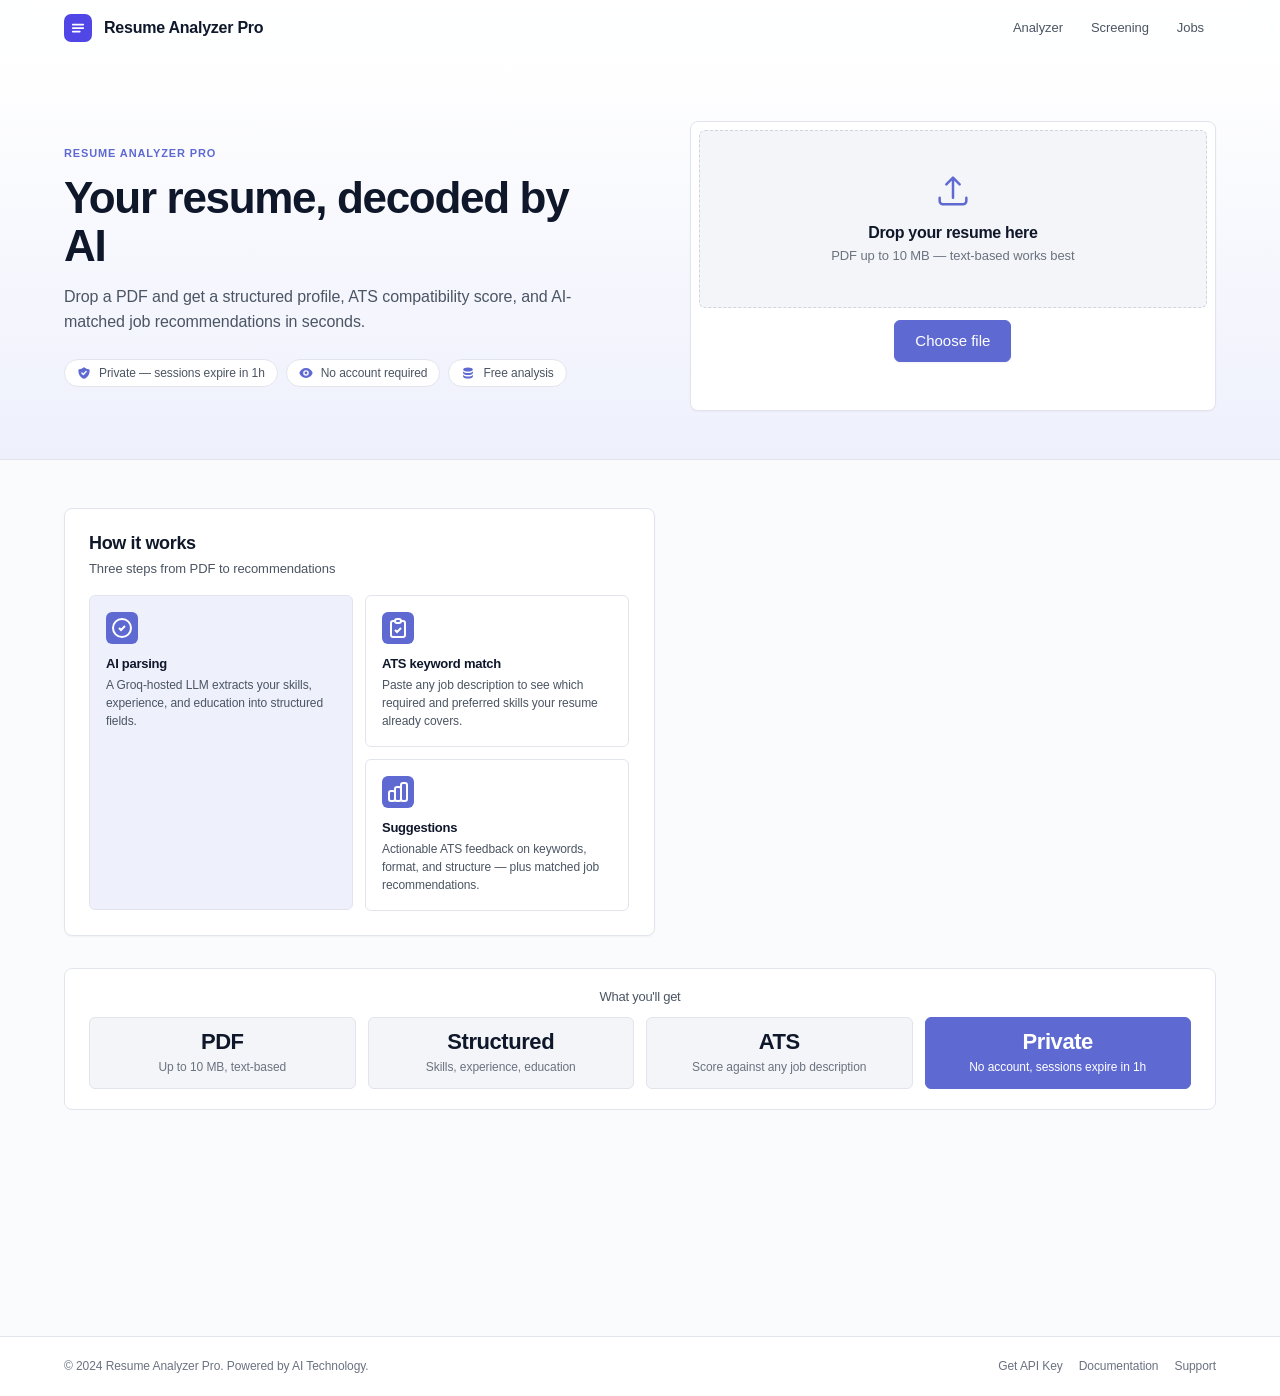
==== commit de97eef7: "Remove deprecated theme.css and consolidate styles into style.css for a unified design system" ====
--- a/static/index.html
+++ b/static/index.html
@@ -7,7 +7,6 @@
     <title>Resume Analyzer Pro - AI Career Intelligence Platform</title>
     <link rel="stylesheet" href="/static/style.css">
     <link rel="stylesheet" href="/static/motion.css">
-    <link rel="stylesheet" href="/static/theme.css">
 </head>
 <body>
     <!-- Navigation Bar -->
@@ -40,34 +39,63 @@
         </div>
     </nav>
 
-    <!-- Hero Section -->
-    <section class="hero">
+    <!-- Hero + Upload (side-by-side on desktop, stacked on mobile) -->
+    <section class="hero" id="upload">
         <div class="hero-container">
-            <div class="hero-content">
-                <p class="hero-eyebrow">Resume Analyzer Pro</p>
-                <h1 class="hero-title">Analyze your resume with AI</h1>
-                <p class="hero-subtitle">Upload a PDF and get a structured profile, ATS score, and matched job recommendations in seconds.</p>
-                <div class="hero-features">
-                    <div class="feature-badge">
-                        <svg width="20" height="20" viewBox="0 0 20 20" fill="currentColor">
-                            <path d="M9 2a1 1 0 000 2h2a1 1 0 100-2H9z"/>
-                            <path fill-rule="evenodd" d="M4 5a2 2 0 012-2 3 3 0 003 3h2a3 3 0 003-3 2 2 0 012 2v11a2 2 0 01-2 2H6a2 2 0 01-2-2V5zm3 4a1 1 0 000 2h.01a1 1 0 100-2H7zm3 0a1 1 0 000 2h3a1 1 0 100-2h-3zm-3 4a1 1 0 100 2h.01a1 1 0 100-2H7zm3 0a1 1 0 100 2h3a1 1 0 100-2h-3z" clip-rule="evenodd"/>
+            <div class="hero-with-upload">
+                <div class="hero-content">
+                    <p class="hero-eyebrow">Resume Analyzer Pro</p>
+                    <h1 class="hero-title">Your resume, decoded by AI</h1>
+                    <p class="hero-subtitle">Drop a PDF and get a structured profile, ATS compatibility score, and AI-matched job recommendations in seconds.</p>
+                    <div class="hero-features">
+                        <div class="feature-badge">
+                            <svg width="16" height="16" viewBox="0 0 20 20" fill="currentColor">
+                                <path fill-rule="evenodd" d="M2.166 4.999A11.954 11.954 0 0010 1.944 11.954 11.954 0 0017.834 5c.11.65.166 1.32.166 2.001 0 5.225-3.34 9.67-8 11.317C5.34 16.67 2 12.225 2 7c0-.682.057-1.35.166-2.001zm11.541 3.708a1 1 0 00-1.414-1.414L9 10.586 7.707 9.293a1 1 0 00-1.414 1.414l2 2a1 1 0 001.414 0l4-4z" clip-rule="evenodd"/>
+                            </svg>
+                            <span>Private — sessions expire in 1h</span>
+                        </div>
+                        <div class="feature-badge">
+                            <svg width="16" height="16" viewBox="0 0 20 20" fill="currentColor">
+                                <path d="M10 12a2 2 0 100-4 2 2 0 000 4z"/>
+                                <path fill-rule="evenodd" d="M.458 10C1.732 5.943 5.522 3 10 3s8.268 2.943 9.542 7c-1.274 4.057-5.064 7-9.542 7S1.732 14.057.458 10zM14 10a4 4 0 11-8 0 4 4 0 018 0z" clip-rule="evenodd"/>
+                            </svg>
+                            <span>No account required</span>
+                        </div>
+                        <div class="feature-badge">
+                            <svg width="16" height="16" viewBox="0 0 20 20" fill="currentColor">
+                                <path d="M3 12v3c0 1.657 3.134 3 7 3s7-1.343 7-3v-3c0 1.657-3.134 3-7 3s-7-1.343-7-3z"/>
+                                <path d="M3 7v3c0 1.657 3.134 3 7 3s7-1.343 7-3V7c0 1.657-3.134 3-7 3S3 8.657 3 7z"/>
+                                <path d="M17 5c0 1.657-3.134 3-7 3S3 6.657 3 5s3.134-3 7-3 7 1.343 7 3z"/>
+                            </svg>
+                            <span>Free analysis</span>
+                        </div>
+                    </div>
+                </div>
+
+                <!-- Upload Card -->
+                <div class="upload-card" data-reveal>
+                    <input type="file" id="resumeFile" accept=".pdf" hidden>
+                    <div class="upload-area" onclick="document.getElementById('resumeFile').click()">
+                        <svg class="upload-icon" width="40" height="40" viewBox="0 0 48 48" fill="none">
+                            <path d="M24 8v24M24 8l-8 8M24 8l8 8" stroke="currentColor" stroke-width="3" stroke-linecap="round" stroke-linejoin="round"/>
+                            <path d="M8 32v4a4 4 0 004 4h24a4 4 0 004-4v-4" stroke="currentColor" stroke-width="3" stroke-linecap="round"/>
                         </svg>
-                        <span>Resume Analysis</span>
-                    </div>
-                    <div class="feature-badge">
-                        <svg width="20" height="20" viewBox="0 0 20 20" fill="currentColor">
-                            <path d="M10 9a3 3 0 100-6 3 3 0 000 6zm-7 9a7 7 0 1114 0H3z"/>
-                        </svg>
-                        <span>LinkedIn Integration</span>
-                    </div>
-                    <div class="feature-badge">
-                        <svg width="20" height="20" viewBox="0 0 20 20" fill="currentColor">
-                            <path fill-rule="evenodd" d="M6 6V5a3 3 0 013-3h2a3 3 0 013 3v1h2a2 2 0 012 2v3.57A22.952 22.952 0 0110 13a22.95 22.95 0 01-8-1.43V8a2 2 0 012-2h2zm2-1a1 1 0 011-1h2a1 1 0 011 1v1H8V5zm1 5a1 1 0 011-1h.01a1 1 0 110 2H10a1 1 0 01-1-1z" clip-rule="evenodd"/>
-                            <path d="M2 13.692V16a2 2 0 002 2h12a2 2 0 002-2v-2.308A24.974 24.974 0 0110 15c-2.796 0-5.487-.46-8-1.308z"/>
-                        </svg>
-                        <span>Job Matching</span>
-                    </div>
+                        <h3 class="upload-title">Drop your resume here</h3>
+                        <p class="upload-subtitle">PDF up to 10 MB — text-based works best</p>
+                    </div>
+
+                    <div class="upload-actions">
+                        <button class="btn btn-primary btn-large" type="button" onclick="document.getElementById('resumeFile').click()">
+                            Choose file
+                        </button>
+                    </div>
+
+                    <div class="upload-progress" id="uploadProgress" aria-hidden="true">
+                        <div class="upload-progress-bar"></div>
+                    </div>
+                    <div class="upload-status-line" id="uploadStatus" aria-live="polite"></div>
+
+                    <p id="fileName" class="file-name"></p>
                 </div>
             </div>
         </div>
@@ -76,52 +104,14 @@
     <!-- Main Content -->
     <main class="main-content">
         <div class="content-container">
-            
-            <!-- Upload Section -->
-            <section class="section" id="upload">
-                <div class="section-header" data-eyebrow="Step 1 — Upload">
-                    <h2 class="section-title">Analyze your resume in seconds</h2>
-                    <p class="section-description">Drop a PDF and our AI extracts skills, experience, and key insights instantly.</p>
-                </div>
-                
+
+            <!-- How It Works + Reassurance -->
+            <section class="section" id="features">
                 <div class="upload-with-features">
-                    <!-- Upload Card -->
-                    <div class="upload-card" data-reveal>
-                        <input type="file" id="resumeFile" accept=".pdf" hidden>
-                        <div class="upload-area" onclick="document.getElementById('resumeFile').click()">
-                            <svg class="upload-icon" width="48" height="48" viewBox="0 0 48 48" fill="none">
-                                <path d="M24 8v24M24 8l-8 8M24 8l8 8" stroke="currentColor" stroke-width="3" stroke-linecap="round" stroke-linejoin="round"/>
-                                <path d="M8 32v4a4 4 0 004 4h24a4 4 0 004-4v-4" stroke="currentColor" stroke-width="3" stroke-linecap="round"/>
-                            </svg>
-                            <h3 class="upload-title">Drop your resume here or click to browse</h3>
-                            <p class="upload-subtitle">Supports PDF files up to 10MB • Text-based PDFs work best</p>
-                        </div>
-                        
-                        <div class="upload-actions">
-                            <button class="btn btn-primary btn-large" type="button" onclick="document.getElementById('resumeFile').click()">
-                                <svg width="20" height="20" viewBox="0 0 20 20" fill="currentColor">
-                                    <path fill-rule="evenodd" d="M3 17a1 1 0 011-1h12a1 1 0 110 2H4a1 1 0 01-1-1zM6.293 6.707a1 1 0 010-1.414l3-3a1 1 0 011.414 0l3 3a1 1 0 01-1.414 1.414L11 5.414V13a1 1 0 11-2 0V5.414L7.707 6.707a1 1 0 01-1.414 0z" clip-rule="evenodd"/>
-                                </svg>
-                                Choose File
-                            </button>
-                        </div>
-                        
-                        <div class="upload-tips">
-                            <small>💡 <strong>Tips:</strong> Use PDFs with selectable text (not scanned images) for best results</small>
-                        </div>
-
-                        <div class="upload-progress" id="uploadProgress" aria-hidden="true">
-                            <div class="upload-progress-bar"></div>
-                        </div>
-                        <div class="upload-status-line" id="uploadStatus" aria-live="polite"></div>
-
-                        <p id="fileName" class="file-name"></p>
-                    </div>
-
                     <!-- How It Works -->
                     <div class="how-it-works-card" data-reveal data-reveal-delay="1">
                         <h3 class="how-it-works-title">How it works</h3>
-                        <p class="how-it-works-description">Our AI-powered system analyzes your resume in three intelligent steps</p>
+                        <p class="how-it-works-description">Three steps from PDF to recommendations</p>
 
                         <div class="features-list">
                             <div class="feature-item" data-reveal data-reveal-delay="1">
--- a/static/style.css
+++ b/static/style.css
@@ -1,3873 +1,1947 @@
-/* ===================================
-   RESUME ANALYZER PRO - PRODUCTION CSS
-   Professional & Classic Design System
-   =================================== */
-
-/* === ROOT VARIABLES === */
+/* =====================================================================
+   Resume Analyzer Pro — Design System
+   Single source of truth. Inspired by Linear / Vercel.
+   Linear-flavored: slate-purple accent, dense hairline aesthetic,
+   quiet hover, no !important, no override layers.
+   ===================================================================== */
+
+/* ----- Self-host hook for Inter (drop static/fonts/Inter-Variable.woff2) ----- */
+@font-face {
+    font-family: "Inter";
+    font-style: normal;
+    font-weight: 400 700;
+    font-display: swap;
+    src: local("Inter"),
+         local("Inter Variable"),
+         url("/static/fonts/Inter-Variable.woff2") format("woff2-variations");
+}
+
+/* ===== Design tokens ===== */
 :root {
-    /* Brand - Indigo / Violet (Premium) */
-    --primary: #6366f1;          /* indigo-500 */
-    --primary-dark: #4f46e5;     /* indigo-600 */
-    --primary-light: #818cf8;    /* indigo-400 */
-    --primary-tint: #eef2ff;     /* indigo-50 */
-    --secondary: #8b5cf6;        /* violet-500 */
-    --secondary-dark: #7c3aed;   /* violet-600 */
-    --accent: #14b8a6;           /* teal-500 — sparingly */
-
-    /* Neutrals - Warm slate */
-    --gray-50: #f8fafc;
-    --gray-100: #f1f5f9;
-    --gray-200: #e2e8f0;
-    --gray-300: #cbd5e1;
-    --gray-400: #94a3b8;
-    --gray-500: #64748b;
-    --gray-600: #475569;
-    --gray-700: #334155;
-    --gray-800: #1e293b;
+    /* Brand: slate-purple (Linear-style), used sparingly */
+    --primary:        #5e6ad2;
+    --primary-hover:  #4e5ac6;
+    --primary-active: #3f4ab2;
+    --primary-deep:   #2e3373;
+    --primary-tint:   #eef0fc;
+    --primary-soft:   #d9defc;
+    --accent-success: #10b981;
+    --accent-warn:    #f59e0b;
+    --accent-danger:  #e5484d;
+    --accent-info:    var(--primary);
+
+    /* Neutrals: cool slate ramp */
+    --gray-50:  #fafbfc;
+    --gray-100: #f4f5f8;
+    --gray-150: #ececf1;
+    --gray-200: #e2e4ed;
+    --gray-300: #d1d4de;
+    --gray-400: #9ba0ac;
+    --gray-500: #6b7280;
+    --gray-600: #4b5563;
+    --gray-700: #374151;
+    --gray-800: #1f2937;
     --gray-900: #0f172a;
 
     /* Surfaces */
-    --surface: #ffffff;
-    --surface-elevated: #ffffff;
-    --surface-muted: var(--gray-50);
-    --surface-tint: var(--primary-tint);
-    --border: var(--gray-200);
-    --border-strong: var(--gray-300);
-
-    /* Semantic */
-    --success: #10b981;
-    --success-tint: #ecfdf5;
-    --warning: #f59e0b;
-    --warning-tint: #fffbeb;
-    --error: #ef4444;
-    --error-tint: #fef2f2;
-    --info: var(--primary);
-
-    /* Focus ring */
-    --ring: 0 0 0 4px rgba(99, 102, 241, 0.18);
-
-    /* Spacing */
-    --spacing-xs: 0.25rem;
-    --spacing-sm: 0.5rem;
-    --spacing-md: 1rem;
-    --spacing-lg: 1.5rem;
-    --spacing-xl: 2rem;
-    --spacing-2xl: 3rem;
-    --spacing-3xl: 4rem;
+    --bg:              #fafbfc;
+    --surface:         #ffffff;
+    --surface-muted:   #f4f5f8;
+    --surface-tint:    var(--primary-tint);
+    --surface-inverse: #0f172a;
+
+    /* Borders (hairline by default) */
+    --border:        #e2e4ed;
+    --border-strong: #d1d4de;
+    --border-focus:  var(--primary);
+
+    /* Text */
+    --text:        #0f172a;
+    --text-muted:  #4b5563;
+    --text-dim:    #6b7280;
+    --text-faint:  #9ba0ac;
+    --text-on-primary: #ffffff;
 
     /* Typography */
-    --font-sans: 'Inter', -apple-system, BlinkMacSystemFont, 'Segoe UI', sans-serif;
-    --font-size-xs: 0.75rem;
-    --font-size-sm: 0.875rem;
-    --font-size-base: 1rem;
-    --font-size-lg: 1.125rem;
-    --font-size-xl: 1.25rem;
-    --font-size-2xl: 1.5rem;
-    --font-size-3xl: 2rem;
-    --font-size-4xl: 2.75rem;
-    --font-size-5xl: 3.25rem;
-
-    /* Shadows — softer, layered for depth */
-    --shadow-xs: 0 1px 2px rgba(15, 23, 42, 0.04);
-    --shadow-sm: 0 1px 2px rgba(15, 23, 42, 0.06), 0 1px 3px rgba(15, 23, 42, 0.04);
-    --shadow: 0 2px 4px rgba(15, 23, 42, 0.05), 0 4px 12px rgba(15, 23, 42, 0.06);
-    --shadow-md: 0 4px 8px rgba(15, 23, 42, 0.06), 0 8px 24px rgba(15, 23, 42, 0.08);
-    --shadow-lg: 0 8px 16px rgba(15, 23, 42, 0.06), 0 16px 40px rgba(15, 23, 42, 0.10);
-    --shadow-xl: 0 16px 32px rgba(15, 23, 42, 0.08), 0 24px 56px rgba(15, 23, 42, 0.14);
-    --shadow-glow: 0 8px 24px rgba(99, 102, 241, 0.20);
-
-    /* Radius */
-    --radius-sm: 0.375rem;
-    --radius: 0.5rem;
-    --radius-md: 0.75rem;
-    --radius-lg: 1rem;
-    --radius-xl: 1.25rem;
-    --radius-2xl: 1.5rem;
-    --radius-full: 9999px;
-
-    /* Transitions */
-    --transition: all 0.2s cubic-bezier(0.4, 0, 0.2, 1);
-    --transition-fast: all 0.15s cubic-bezier(0.4, 0, 0.2, 1);
-    --transition-slow: all 0.3s cubic-bezier(0.4, 0, 0.2, 1);
-}
-
-/* === RESET & BASE STYLES === */
-*, *::before, *::after {
-    margin: 0;
-    padding: 0;
-    box-sizing: border-box;
-}
+    --font-sans: "Inter", -apple-system, BlinkMacSystemFont, "Segoe UI",
+                 "Helvetica Neue", Arial, sans-serif;
+    --font-mono: ui-monospace, SFMono-Regular, "SF Mono", Menlo,
+                 Monaco, Consolas, "Liberation Mono", monospace;
+
+    /* Type scale: perfect fourth-ish */
+    --fs-xs:   0.75rem;
+    --fs-sm:   0.8125rem;
+    --fs-base: 0.9375rem;
+    --fs-md:   1rem;
+    --fs-lg:   1.125rem;
+    --fs-xl:   1.375rem;
+    --fs-2xl:  1.75rem;
+    --fs-3xl:  2.125rem;
+    --fs-4xl:  2.75rem;
+
+    /* Spacing — strict 4px grid */
+    --s-1:  0.25rem;   /* 4px  */
+    --s-2:  0.5rem;    /* 8px  */
+    --s-3:  0.75rem;   /* 12px */
+    --s-4:  1rem;      /* 16px */
+    --s-5:  1.25rem;   /* 20px */
+    --s-6:  1.5rem;    /* 24px */
+    --s-8:  2rem;      /* 32px */
+    --s-10: 2.5rem;    /* 40px */
+    --s-12: 3rem;      /* 48px */
+    --s-16: 4rem;      /* 64px */
+    --s-20: 5rem;      /* 80px */
+
+    /* Radii */
+    --r-sm: 4px;
+    --r:    6px;
+    --r-md: 8px;
+    --r-lg: 12px;
+    --r-xl: 16px;
+    --r-full: 999px;
+
+    /* Shadows — minimal, Linear uses borders not shadows */
+    --shadow-1: 0 1px 2px rgba(15, 23, 42, 0.04);
+    --shadow-2: 0 1px 3px rgba(15, 23, 42, 0.06), 0 2px 6px rgba(15, 23, 42, 0.04);
+    --shadow-3: 0 4px 12px rgba(15, 23, 42, 0.08), 0 1px 3px rgba(15, 23, 42, 0.04);
+    --shadow-4: 0 12px 32px rgba(15, 23, 42, 0.10), 0 4px 8px rgba(15, 23, 42, 0.05);
+    --shadow-focus: 0 0 0 3px rgba(94, 106, 210, 0.20);
+    --shadow-button: 0 1px 2px rgba(15, 23, 42, 0.05);
+
+    /* Motion */
+    --ease: cubic-bezier(0.22, 0.61, 0.36, 1);
+    --d-fast: 120ms;
+    --d:      180ms;
+    --d-slow: 240ms;
+
+    /* Containers */
+    --content-width: 1200px;
+}
+
+/* ===== Reset & base ===== */
+*, *::before, *::after { box-sizing: border-box; }
+* { margin: 0; padding: 0; }
 
 html {
     scroll-behavior: smooth;
-    font-size: 16px;
+    -webkit-text-size-adjust: 100%;
 }
 
 body {
     font-family: var(--font-sans);
-    font-size: var(--font-size-base);
-    line-height: 1.6;
-    color: var(--gray-700);
-    background-color: var(--gray-50);
-    background-image:
-        radial-gradient(at 12% -8%, rgba(99, 102, 241, 0.10) 0, transparent 45%),
-        radial-gradient(at 92% 6%, rgba(139, 92, 246, 0.08) 0, transparent 50%);
-    background-attachment: fixed;
+    font-size: var(--fs-base);
+    line-height: 1.55;
+    color: var(--text);
+    background: var(--bg);
     -webkit-font-smoothing: antialiased;
     -moz-osx-font-smoothing: grayscale;
     letter-spacing: -0.005em;
 }
 
-h1, h2, h3, h4, h5 {
-    color: var(--gray-900);
+a { color: inherit; text-decoration: none; }
+img, svg { display: block; max-width: 100%; }
+button, input, select, textarea {
+    font: inherit;
+    color: inherit;
+}
+button { cursor: pointer; background: none; border: 0; }
+ul, ol { list-style: none; }
+::selection { background: var(--primary-soft); color: var(--primary-deep); }
+
+/* ===== Typography ===== */
+h1, h2, h3, h4, h5, h6 {
+    color: var(--text);
+    font-weight: 600;
     letter-spacing: -0.02em;
     line-height: 1.2;
 }
-
-::selection {
+p { line-height: 1.6; }
+
+.text-muted { color: var(--text-muted); }
+.text-dim   { color: var(--text-dim); }
+.text-mono  { font-family: var(--font-mono); font-variant-numeric: tabular-nums; }
+
+/* ===== Layout primitives ===== */
+.content-container {
+    max-width: var(--content-width);
+    margin: 0 auto;
+    padding: 0 var(--s-6);
+}
+
+.main-content {
+    padding: var(--s-12) 0 var(--s-16);
+    min-height: calc(100vh - 64px);
+}
+
+.section { margin-bottom: var(--s-10); }
+.section:last-child { margin-bottom: 0; }
+
+.section-header {
+    margin-bottom: var(--s-6);
+    display: flex;
+    flex-direction: column;
+    gap: var(--s-1);
+}
+.section-header[data-eyebrow]::before {
+    content: attr(data-eyebrow);
+    display: block;
+    font-size: 0.6875rem;
+    font-weight: 600;
+    letter-spacing: 0.08em;
+    text-transform: uppercase;
+    color: var(--primary);
+    line-height: 1;
+    margin-bottom: var(--s-1);
+}
+
+.section-title {
+    font-size: var(--fs-xl);
+    font-weight: 600;
+    color: var(--text);
+    letter-spacing: -0.025em;
+    line-height: 1.25;
+}
+.section-description {
+    font-size: var(--fs-base);
+    color: var(--text-muted);
+    max-width: 60ch;
+    line-height: 1.55;
+}
+
+.section-header-enhanced {
+    background: var(--surface);
+    border: 1px solid var(--border);
+    border-left: 3px solid var(--primary);
+    border-radius: var(--r-md);
+    padding: var(--s-5) var(--s-6);
+    display: flex;
+    gap: var(--s-4);
+    align-items: center;
+    margin-bottom: var(--s-6);
+}
+.section-icon-badge {
+    width: 40px; height: 40px;
     background: var(--primary);
-    color: white;
-}
-
-/* === NAVIGATION BAR === */
+    color: #fff;
+    border-radius: var(--r);
+    display: inline-flex;
+    align-items: center;
+    justify-content: center;
+    flex-shrink: 0;
+}
+
+/* ===== Navbar ===== */
 .navbar {
     position: sticky;
     top: 0;
-    z-index: 100;
-    background: white;
-    border-bottom: 1px solid var(--gray-200);
-    box-shadow: var(--shadow-sm);
-}
-
+    z-index: 50;
+    background: rgba(255, 255, 255, 0.85);
+    backdrop-filter: saturate(180%) blur(12px);
+    -webkit-backdrop-filter: saturate(180%) blur(12px);
+    border-bottom: 1px solid transparent;
+    transition: border-color var(--d) var(--ease), background var(--d) var(--ease);
+}
+.navbar.is-scrolled {
+    background: rgba(255, 255, 255, 0.95);
+    border-bottom-color: var(--border);
+}
 .nav-container {
-    max-width: 1280px;
+    max-width: var(--content-width);
     margin: 0 auto;
-    padding: 0 var(--spacing-lg);
+    padding: 0 var(--s-6);
+    height: 56px;
     display: flex;
     align-items: center;
     justify-content: space-between;
-    height: 64px;
-}
-
+    gap: var(--s-4);
+}
 .nav-brand {
-    display: flex;
-    align-items: center;
-    gap: var(--spacing-md);
-}
-
-.brand-icon {
-    flex-shrink: 0;
-}
-
+    display: inline-flex;
+    align-items: center;
+    gap: var(--s-3);
+}
+.brand-icon { flex-shrink: 0; width: 28px; height: 28px; }
 .brand-name {
-    font-size: var(--font-size-lg);
-    font-weight: 700;
-    color: var(--gray-900);
-    letter-spacing: -0.02em;
-}
-
+    font-weight: 600;
+    font-size: var(--fs-md);
+    color: var(--text);
+    letter-spacing: -0.015em;
+}
 .nav-links {
     display: flex;
-    gap: var(--spacing-xl);
-}
-
+    gap: var(--s-1);
+    align-items: center;
+}
 .nav-link {
-    font-size: var(--font-size-sm);
+    display: inline-block;
+    padding: var(--s-2) var(--s-3);
+    font-size: var(--fs-sm);
     font-weight: 500;
-    color: var(--gray-600);
-    text-decoration: none;
-    transition: var(--transition);
-    padding: var(--spacing-sm) 0;
-    border-bottom: 2px solid transparent;
-}
-
-.nav-link:hover {
-    color: var(--primary);
-    border-bottom-color: var(--primary);
-}
-
-/* === HERO SECTION === */
+    color: var(--text-muted);
+    border-radius: var(--r);
+    transition: color var(--d-fast) var(--ease), background var(--d-fast) var(--ease);
+}
+.nav-link:hover { color: var(--text); background: var(--surface-muted); }
+.nav-link.is-active { color: var(--primary); }
+.nav-link::after { display: none; } /* legacy underline removed */
+
+/* Mobile hamburger toggle (injected by motion.js) */
+.nav-toggle {
+    display: none;
+    width: 36px; height: 36px;
+    border: 1px solid var(--border);
+    border-radius: var(--r);
+    flex-direction: column;
+    align-items: center;
+    justify-content: center;
+    gap: 4px;
+}
+.nav-toggle span {
+    display: block;
+    width: 16px; height: 1.5px;
+    background: var(--text-muted);
+    border-radius: 1px;
+    transition: transform var(--d-fast) var(--ease), opacity var(--d-fast) var(--ease);
+}
+.navbar.is-open .nav-toggle span:nth-child(1) { transform: translateY(5.5px) rotate(45deg); }
+.navbar.is-open .nav-toggle span:nth-child(2) { opacity: 0; }
+.navbar.is-open .nav-toggle span:nth-child(3) { transform: translateY(-5.5px) rotate(-45deg); }
+
+@media (max-width: 720px) {
+    .nav-toggle { display: inline-flex; }
+    .nav-container { position: relative; height: 56px; }
+    .nav-links {
+        position: absolute;
+        top: 56px; left: 0; right: 0;
+        flex-direction: column;
+        align-items: stretch;
+        padding: var(--s-2);
+        background: var(--surface);
+        border-bottom: 1px solid var(--border);
+        box-shadow: var(--shadow-3);
+        opacity: 0;
+        visibility: hidden;
+        transform: translateY(-4px);
+        transition: opacity var(--d) var(--ease), transform var(--d) var(--ease),
+                    visibility 0s linear var(--d);
+    }
+    .navbar.is-open .nav-links {
+        opacity: 1;
+        visibility: visible;
+        transform: none;
+        transition: opacity var(--d) var(--ease), transform var(--d) var(--ease);
+    }
+    .nav-link { padding: var(--s-3); font-size: var(--fs-md); }
+}
+
+/* ===== Hero ===== */
 .hero {
-    background:
-        radial-gradient(at 20% 30%, rgba(255, 255, 255, 0.18) 0, transparent 55%),
-        radial-gradient(at 90% 80%, rgba(20, 184, 166, 0.22) 0, transparent 60%),
-        linear-gradient(135deg, #4f46e5 0%, #6366f1 45%, #8b5cf6 100%);
-    color: white;
-    padding: var(--spacing-3xl) 0 calc(var(--spacing-3xl) + 1rem);
+    background: linear-gradient(180deg, var(--surface) 0%, var(--primary-tint) 100%);
+    border-bottom: 1px solid var(--border);
+    padding: var(--s-16) 0 var(--s-12);
     position: relative;
     overflow: hidden;
 }
-
-.hero::before {
-    content: '';
-    position: absolute;
-    top: -40%;
-    right: -10%;
-    width: 640px;
-    height: 640px;
-    background: radial-gradient(circle, rgba(255,255,255,0.16) 0%, transparent 65%);
-    border-radius: 50%;
+.hero-container {
+    max-width: var(--content-width);
+    margin: 0 auto;
+    padding: 0 var(--s-6);
+    position: relative;
+    z-index: 1;
+}
+.hero-eyebrow {
+    font-size: 0.6875rem;
+    font-weight: 600;
+    letter-spacing: 0.08em;
+    text-transform: uppercase;
+    color: var(--primary);
+    margin: 0 0 var(--s-3);
+}
+.hero-title {
+    font-size: clamp(2rem, 4vw, 2.75rem);
+    font-weight: 600;
+    color: var(--text);
+    letter-spacing: -0.03em;
+    line-height: 1.08;
+    margin: 0 0 var(--s-4);
+    max-width: 22ch;
+}
+.hero-subtitle {
+    font-size: var(--fs-md);
+    color: var(--text-muted);
+    line-height: 1.55;
+    max-width: 60ch;
+    margin: 0 0 var(--s-6);
+}
+.hero-features {
+    display: flex;
+    flex-wrap: wrap;
+    gap: var(--s-2);
+}
+.feature-badge {
+    display: inline-flex;
+    align-items: center;
+    gap: var(--s-2);
+    padding: var(--s-1) var(--s-3);
+    background: var(--surface);
+    border: 1px solid var(--border);
+    border-radius: var(--r-full);
+    font-size: var(--fs-xs);
+    color: var(--text-muted);
+    font-weight: 500;
+}
+.feature-badge svg { color: var(--primary); width: 14px; height: 14px; }
+
+.hero--compact { padding: var(--s-10) 0 var(--s-8); }
+.hero--compact .hero-title { font-size: clamp(1.5rem, 3vw, 2rem); }
+.hero--compact .hero-features { display: none; }
+
+/* Side-by-side hero+upload (index page) */
+.hero-with-upload {
+    display: grid;
+    grid-template-columns: minmax(0, 1.1fr) minmax(0, 1fr);
+    gap: var(--s-12);
+    align-items: center;
+}
+.hero-with-upload .upload-card { margin: 0; width: 100%; }
+@media (max-width: 900px) {
+    .hero-with-upload {
+        grid-template-columns: 1fr;
+        gap: var(--s-8);
+    }
+}
+
+/* ===== Cards (universal) ===== */
+.upload-card,
+.linkedin-card,
+.profile-card-modern,
+.how-it-works-card,
+.info-card,
+.analysis-card,
+.education-card,
+.job-card,
+.insight-card,
+.ats-analysis-card,
+.ats-score-card,
+.ats-checker-card {
+    background: var(--surface);
+    border: 1px solid var(--border);
+    border-radius: var(--r-md);
+    box-shadow: var(--shadow-1);
+    transition: border-color var(--d) var(--ease);
+    position: relative;
+    overflow: hidden;
+}
+.upload-card:hover,
+.linkedin-card:hover,
+.how-it-works-card:hover,
+.info-card:hover,
+.analysis-card:hover,
+.education-card:hover,
+.job-card:hover,
+.insight-card:hover,
+.ats-analysis-card:hover {
+    border-color: var(--border-strong);
+}
+
+/* ===== Upload card ===== */
+.upload-card { padding: var(--s-2); }
+.upload-area {
+    border: 1.5px dashed var(--border-strong);
+    border-radius: var(--r);
+    background: var(--surface-muted);
+    padding: var(--s-10) var(--s-6);
+    text-align: center;
+    cursor: pointer;
+    transition: border-color var(--d) var(--ease), background var(--d) var(--ease);
+}
+.upload-area:hover {
+    border-color: var(--primary);
+    background: var(--primary-tint);
+}
+.upload-icon { color: var(--primary); margin: 0 auto var(--s-3); }
+.upload-title {
+    font-size: var(--fs-md);
+    font-weight: 600;
+    color: var(--text);
+    margin-bottom: var(--s-1);
+}
+.upload-subtitle {
+    font-size: var(--fs-sm);
+    color: var(--text-dim);
+}
+.upload-actions {
+    display: flex;
+    justify-content: center;
+    gap: var(--s-2);
+    padding: var(--s-3) var(--s-2) 0;
+}
+.upload-tips small {
+    display: block;
+    padding: var(--s-2) var(--s-3);
+    color: var(--text-dim);
+    font-size: var(--fs-xs);
+}
+.file-name {
+    padding: var(--s-2) var(--s-3) 0;
+    font-size: var(--fs-sm);
+    color: var(--text-dim);
+    word-break: break-all;
+}
+.upload-progress {
+    margin: var(--s-3) var(--s-2) 0;
+    height: 4px;
+    background: var(--gray-200);
+    border-radius: var(--r-full);
+    overflow: hidden;
+    display: none;
+}
+.upload-progress.is-active { display: block; }
+.upload-progress-bar {
+    height: 100%;
+    width: 35%;
+    background: linear-gradient(90deg, var(--primary), var(--primary-hover));
+    border-radius: inherit;
+    animation: indeterminate 1.4s var(--ease) infinite;
+}
+@keyframes indeterminate {
+    0%   { margin-left: -35%; width: 35%; }
+    50%  { margin-left: 35%;  width: 50%; }
+    100% { margin-left: 100%; width: 35%; }
+}
+.upload-status-line {
+    padding: var(--s-2) var(--s-3) 0;
+    font-size: var(--fs-sm);
+    color: var(--text-muted);
+    min-height: 1.25rem;
+    display: flex;
+    align-items: center;
+    gap: var(--s-2);
+}
+.upload-status-line.is-success { color: var(--accent-success); }
+.upload-status-line.is-error { color: var(--accent-danger); }
+
+/* ===== "How it works" bento ===== */
+.how-it-works-card { padding: var(--s-6); }
+.how-it-works-title { font-size: var(--fs-lg); margin-bottom: var(--s-1); font-weight: 600; }
+.how-it-works-description { color: var(--text-muted); font-size: var(--fs-sm); margin-bottom: var(--s-4); }
+.features-list {
+    display: grid;
+    grid-template-columns: 1fr 1fr;
+    grid-template-rows: auto auto;
+    gap: var(--s-3);
+}
+.feature-item {
+    background: var(--surface);
+    border: 1px solid var(--border);
+    border-radius: var(--r);
+    padding: var(--s-4);
+    transition: border-color var(--d) var(--ease);
+}
+.feature-item:hover { border-color: var(--primary); }
+.feature-item:first-child {
+    grid-column: 1; grid-row: 1 / 3;
+    background: var(--surface-tint);
+}
+.feature-icon {
+    width: 32px; height: 32px;
+    border-radius: var(--r);
+    background: var(--primary);
+    color: #fff;
+    display: inline-flex;
+    align-items: center;
+    justify-content: center;
+    margin-bottom: var(--s-3);
+}
+.feature-content h4 {
+    font-size: var(--fs-sm);
+    font-weight: 600;
+    margin-bottom: var(--s-1);
+}
+.feature-content p {
+    font-size: var(--fs-xs);
+    color: var(--text-muted);
+    line-height: 1.5;
+}
+
+.upload-with-features {
+    display: grid;
+    grid-template-columns: 1.1fr 1fr;
+    gap: var(--s-6);
+    margin-bottom: var(--s-8);
+}
+@media (max-width: 900px) {
+    .upload-with-features { grid-template-columns: 1fr; }
+}
+
+/* ===== Reassurance row ===== */
+.stats-banner {
+    background: var(--surface);
+    border: 1px solid var(--border);
+    border-radius: var(--r-md);
+    padding: var(--s-5) var(--s-6);
+    text-align: center;
+}
+.stats-header { margin-bottom: var(--s-3); }
+.stats-header h3 {
+    font-size: var(--fs-sm);
+    color: var(--text-muted);
+    font-weight: 500;
+}
+.stats-grid {
+    display: grid;
+    grid-template-columns: repeat(4, 1fr);
+    gap: var(--s-3);
+}
+.stat-item {
+    background: var(--surface-muted);
+    border: 1px solid var(--border);
+    border-radius: var(--r);
+    padding: var(--s-3);
+    transition: border-color var(--d) var(--ease);
+}
+.stat-item:hover { border-color: var(--border-strong); }
+.stat-item.highlight {
+    background: var(--primary);
+    border-color: var(--primary);
+    color: #fff;
+}
+.stat-item.highlight .stat-value,
+.stat-item.highlight .stat-label { color: #fff; }
+.stat-value {
+    font-size: var(--fs-xl);
+    font-weight: 600;
+    color: var(--text);
+    letter-spacing: -0.02em;
+    line-height: 1.1;
+}
+.stat-label {
+    font-size: var(--fs-xs);
+    color: var(--text-dim);
+    margin-top: var(--s-1);
+}
+
+/* ===== Buttons ===== */
+.btn {
+    display: inline-flex;
+    align-items: center;
+    justify-content: center;
+    gap: var(--s-2);
+    padding: var(--s-2) var(--s-4);
+    height: 36px;
+    font-size: var(--fs-sm);
+    font-weight: 500;
+    line-height: 1;
+    border-radius: var(--r);
+    border: 1px solid transparent;
+    cursor: pointer;
+    transition: background var(--d-fast) var(--ease), border-color var(--d-fast) var(--ease),
+                color var(--d-fast) var(--ease), box-shadow var(--d-fast) var(--ease);
+    white-space: nowrap;
+    text-decoration: none;
+    position: relative;
+    overflow: hidden;
+}
+.btn:focus-visible {
+    outline: 0;
+    box-shadow: var(--shadow-focus);
+}
+.btn:disabled, .btn[aria-disabled="true"] {
+    opacity: 0.5;
+    cursor: not-allowed;
+}
+
+.btn-primary {
+    background: var(--primary);
+    color: var(--text-on-primary);
+    border-color: var(--primary);
+    box-shadow: var(--shadow-button);
+}
+.btn-primary:hover  { background: var(--primary-hover); border-color: var(--primary-hover); }
+.btn-primary:active { background: var(--primary-active); border-color: var(--primary-active); }
+
+.btn-secondary {
+    background: var(--surface);
+    color: var(--text);
+    border-color: var(--border-strong);
+}
+.btn-secondary:hover { border-color: var(--gray-400); background: var(--surface-muted); }
+
+.btn-large { height: 42px; padding: 0 var(--s-5); font-size: var(--fs-base); }
+
+/* Loading state injected by motion.js */
+.btn[data-loading="true"] {
+    color: transparent;
     pointer-events: none;
 }
-
-.hero::after {
-    content: '';
+.btn[data-loading="true"]::after {
+    content: "";
     position: absolute;
     inset: 0;
-    background: linear-gradient(180deg, transparent 70%, rgba(248, 250, 252, 0.85) 100%);
-    pointer-events: none;
-}
-
-.hero-container {
-    max-width: 1280px;
-    margin: 0 auto;
-    padding: 0 var(--spacing-lg);
+    margin: auto;
+    width: 14px; height: 14px;
+    border: 1.5px solid rgba(255, 255, 255, 0.4);
+    border-top-color: #fff;
+    border-radius: 50%;
+    animation: spin 700ms linear infinite;
+}
+.btn.btn-secondary[data-loading="true"]::after {
+    border-color: var(--gray-200);
+    border-top-color: var(--primary);
+}
+@keyframes spin { to { transform: rotate(360deg); } }
+
+/* ===== Inputs ===== */
+.input-field,
+.textarea-field,
+.select-field,
+input[type="text"], input[type="url"], input[type="email"], input[type="number"],
+select, textarea {
+    width: 100%;
+    background: var(--surface);
+    border: 1px solid var(--border-strong);
+    border-radius: var(--r);
+    padding: var(--s-2) var(--s-3);
+    height: 36px;
+    font-size: var(--fs-sm);
+    font-family: var(--font-sans);
+    color: var(--text);
+    transition: border-color var(--d-fast) var(--ease), box-shadow var(--d-fast) var(--ease);
+}
+textarea, .textarea-field {
+    height: auto;
+    min-height: 120px;
+    padding: var(--s-3);
+    line-height: 1.55;
+    resize: vertical;
+}
+.input-field:focus,
+.textarea-field:focus,
+.select-field:focus,
+input:focus, select:focus, textarea:focus {
+    outline: 0;
+    border-color: var(--border-focus);
+    box-shadow: var(--shadow-focus);
+}
+.hint {
+    margin-top: var(--s-2);
+    font-size: var(--fs-xs);
+    color: var(--text-dim);
+    line-height: 1.5;
+}
+
+/* Form group / row */
+.form-group { margin-bottom: var(--s-4); }
+.form-group label {
+    display: block;
+    font-size: var(--fs-sm);
+    font-weight: 500;
+    color: var(--text);
+    margin-bottom: var(--s-2);
+}
+.form-row {
+    display: grid;
+    grid-template-columns: 1fr 1fr;
+    gap: var(--s-4);
+}
+
+/* ===== Skill badges + tags ===== */
+.skills-container, .skills-tags {
+    display: flex;
+    flex-wrap: wrap;
+    gap: var(--s-2);
+}
+.skill-badge, .skill-tag, .industry-tag, .company-tag {
+    display: inline-flex;
+    align-items: center;
+    background: var(--surface);
+    color: var(--text-muted);
+    border: 1px solid var(--border);
+    border-radius: var(--r-sm);
+    padding: var(--s-1) var(--s-2);
+    font-size: var(--fs-xs);
+    font-weight: 500;
+    transition: background var(--d-fast) var(--ease), border-color var(--d-fast) var(--ease), color var(--d-fast) var(--ease);
+}
+.skill-badge:hover, .skill-tag:hover {
+    background: var(--surface-tint);
+    border-color: var(--primary-soft);
+    color: var(--primary-deep);
+}
+.skill-tag.match  { background: #ecfdf5; border-color: #a7f3d0; color: #065f46; }
+.skill-tag.gap    { background: #fff7ed; border-color: #fed7aa; color: #9a3412; }
+.skill-tag.required { background: var(--surface-tint); border-color: var(--primary-soft); color: var(--primary-deep); }
+.skill-tag.preferred { background: var(--surface); border-color: var(--border); color: var(--text-muted); }
+.skill-tag.popular { background: var(--surface-tint); border-color: var(--primary-soft); color: var(--primary-deep); }
+
+/* ===== Profile card ===== */
+.profile-card-modern { padding: 0; }
+.profile-header-modern {
+    background: linear-gradient(135deg, var(--primary-deep) 0%, var(--primary) 100%);
+    padding: var(--s-6) var(--s-8);
+    color: #fff;
+    display: flex;
+    gap: var(--s-5);
+    align-items: center;
+}
+.profile-avatar { flex-shrink: 0; width: 56px; height: 56px; }
+.profile-name {
+    font-size: var(--fs-xl);
+    font-weight: 600;
+    color: #fff;
+    letter-spacing: -0.02em;
+    margin-bottom: var(--s-1);
+}
+.profile-title {
+    font-size: var(--fs-sm);
+    color: rgba(255, 255, 255, 0.82);
+    margin-bottom: var(--s-2);
+}
+.profile-meta {
+    display: flex;
+    flex-wrap: wrap;
+    gap: var(--s-4);
+}
+.meta-item {
+    display: inline-flex;
+    align-items: center;
+    gap: var(--s-1);
+    color: rgba(255, 255, 255, 0.88);
+    font-size: var(--fs-xs);
+}
+.meta-item svg { opacity: 0.7; }
+.profile-summary {
+    padding: var(--s-5) var(--s-8) var(--s-6);
+}
+.profile-summary h4 {
+    font-size: var(--fs-xs);
+    text-transform: uppercase;
+    letter-spacing: 0.08em;
+    color: var(--text-dim);
+    margin-bottom: var(--s-2);
+}
+.profile-summary p {
+    font-size: var(--fs-sm);
+    color: var(--text);
+    line-height: 1.6;
+}
+
+/* ===== Timeline ===== */
+.timeline-modern {
     position: relative;
-    z-index: 1;
-}
-
-.hero-content {
-    max-width: 800px;
-}
-
-.hero-title {
-    font-size: var(--font-size-5xl);
-    font-weight: 800;
-    line-height: 1.05;
-    margin-bottom: var(--spacing-md);
-    letter-spacing: -0.035em;
-    color: white;
-    background: linear-gradient(180deg, #ffffff 0%, rgba(255,255,255,0.78) 100%);
-    -webkit-background-clip: text;
-    background-clip: text;
-    -webkit-text-fill-color: transparent;
-}
-
-.hero-subtitle {
-    font-size: var(--font-size-xl);
-    font-weight: 400;
-    opacity: 0.92;
-    margin-bottom: var(--spacing-xl);
-    line-height: 1.5;
-    max-width: 38rem;
-}
-
-.hero-features {
-    display: flex;
-    flex-wrap: wrap;
-    gap: var(--spacing-md);
-}
-
-.feature-badge {
-    display: flex;
-    align-items: center;
-    gap: var(--spacing-sm);
-    padding: 0.5rem 1rem;
-    background: rgba(255, 255, 255, 0.12);
-    backdrop-filter: blur(14px);
-    -webkit-backdrop-filter: blur(14px);
-    border: 1px solid rgba(255, 255, 255, 0.18);
-    border-radius: var(--radius-full);
-    font-size: var(--font-size-sm);
-    font-weight: 500;
-    color: rgba(255, 255, 255, 0.95);
-}
-.feature-badge:hover {
-    background: rgba(255, 255, 255, 0.18);
-    border-color: rgba(255, 255, 255, 0.28);
-}
-
-.feature-badge svg {
-    flex-shrink: 0;
-}
-
-/* === MAIN CONTENT === */
-.main-content {
-    min-height: calc(100vh - 64px);
-    padding: var(--spacing-3xl) 0;
-}
-
-.content-container {
-    max-width: 1280px;
-    margin: 0 auto;
-    padding: 0 var(--spacing-lg);
-}
-
-/* === SECTIONS === */
-.section {
-    margin-bottom: var(--spacing-3xl);
-}
-
-.section-header {
-    margin-bottom: var(--spacing-xl);
-}
-
-.section-header-enhanced {
-    display: flex;
-    align-items: center;
-    gap: var(--spacing-lg);
-    margin-bottom: var(--spacing-2xl);
-    padding: var(--spacing-xl);
-    background: linear-gradient(135deg, var(--surface) 0%, var(--primary-tint) 100%);
-    border-radius: var(--radius-xl);
-    border: 1px solid var(--border);
-    border-left: 4px solid var(--primary);
-}
-
-.section-icon-badge {
-    width: 64px;
-    height: 64px;
-    background: linear-gradient(135deg, var(--primary-dark) 0%, var(--secondary) 100%);
-    border-radius: var(--radius-lg);
-    display: flex;
-    align-items: center;
-    justify-content: center;
-    color: white;
-    flex-shrink: 0;
-    box-shadow: var(--shadow-glow);
-}
-
-.section-title {
-    font-size: var(--font-size-3xl);
-    font-weight: 700;
-    color: var(--gray-900);
-    margin-bottom: var(--spacing-sm);
-    letter-spacing: -0.025em;
-    line-height: 1.15;
-    position: relative;
-    padding-left: 1rem;
-}
-.section-title::before {
+    padding-left: var(--s-6);
+}
+.timeline-modern::before {
     content: "";
     position: absolute;
-    left: 0;
-    top: 0.35em;
-    bottom: 0.35em;
-    width: 4px;
-    border-radius: var(--radius-full);
-    background: linear-gradient(180deg, var(--primary) 0%, var(--secondary) 100%);
-}
-
-.section-description {
-    font-size: var(--font-size-lg);
-    color: var(--gray-600);
-    max-width: 600px;
-}
-
-/* === BUTTONS === */
-.btn {
-    display: inline-flex;
-    align-items: center;
-    justify-content: center;
-    gap: var(--spacing-sm);
-    padding: 0.7rem 1.35rem;
-    font-size: var(--font-size-sm);
-    font-weight: 600;
-    line-height: 1;
-    border-radius: var(--radius-md);
-    border: 1px solid transparent;
-    cursor: pointer;
-    transition: var(--transition);
-    text-decoration: none;
-    white-space: nowrap;
-    letter-spacing: -0.005em;
-}
-
-.btn:focus-visible {
-    outline: none;
-    box-shadow: var(--ring);
-}
-
-.btn-primary {
-    background: linear-gradient(135deg, var(--primary-dark) 0%, var(--primary) 50%, var(--secondary) 100%);
-    background-size: 180% 180%;
-    background-position: 0% 50%;
-    color: white;
-    box-shadow: var(--shadow-glow);
-    transition: var(--transition), background-position 0.4s ease;
-}
-
-.btn-primary:hover {
-    transform: translateY(-2px);
-    background-position: 100% 50%;
-    box-shadow: 0 12px 28px rgba(99, 102, 241, 0.32);
-}
-
-.btn-primary:active {
-    transform: translateY(0);
-}
-
-.btn-secondary {
-    background: var(--surface);
-    color: var(--gray-800);
-    border: 1px solid var(--border-strong);
-    box-shadow: var(--shadow-xs);
-}
-.btn-secondary:hover {
-    border-color: var(--primary);
-    color: var(--primary-dark);
-    background: var(--primary-tint);
-}
-
-.btn-large {
-    padding: 0.95rem 1.75rem;
-    font-size: var(--font-size-base);
-    border-radius: var(--radius-md);
-}
-
-/* === STATS BANNER === */
-.stats-banner {
-    background:
-        radial-gradient(at 10% 20%, rgba(255,255,255,0.18) 0, transparent 55%),
-        linear-gradient(135deg, var(--primary-dark) 0%, var(--primary) 50%, var(--secondary) 100%);
-    border-radius: var(--radius-2xl);
-    padding: var(--spacing-2xl) var(--spacing-2xl);
-    margin: var(--spacing-3xl) 0;
-    box-shadow: var(--shadow-xl);
-    position: relative;
-    overflow: hidden;
-    border: 1px solid rgba(255, 255, 255, 0.12);
-}
-
-.stats-banner::before {
-    content: '';
-    position: absolute;
-    top: 0;
-    left: 0;
-    right: 0;
-    bottom: 0;
-    background: url('data:image/svg+xml,<svg xmlns="http://www.w3.org/2000/svg" viewBox="0 0 100 100"><defs><pattern id="grain" width="100" height="100" patternUnits="userSpaceOnUse"><circle cx="25" cy="25" r="1" fill="rgba(255,255,255,0.1)"/><circle cx="75" cy="75" r="1" fill="rgba(255,255,255,0.1)"/><circle cx="50" cy="10" r="0.5" fill="rgba(255,255,255,0.05)"/><circle cx="20" cy="80" r="0.5" fill="rgba(255,255,255,0.05)"/></pattern></defs><rect width="100" height="100" fill="url(%23grain)"/></svg>');
-    pointer-events: none;
-}
-
-.stats-header {
-    text-align: center;
-    margin-bottom: var(--spacing-2xl);
-    position: relative;
-    z-index: 1;
-}
-
-.stats-header h3 {
-    font-size: var(--font-size-3xl);
-    font-weight: 700;
-    color: white;
-    margin: 0;
-    text-shadow: 0 2px 4px rgba(0, 0, 0, 0.1);
-    letter-spacing: -0.02em;
-}
-
-.stats-grid {
-    display: grid;
-    grid-template-columns: repeat(auto-fit, minmax(200px, 1fr));
-    gap: var(--spacing-xl);
-    position: relative;
-    z-index: 1;
-}
-
-.stat-item {
-    text-align: center;
-    padding: var(--spacing-2xl) var(--spacing-lg);
-    background: rgba(255, 255, 255, 0.15);
-    backdrop-filter: blur(20px);
-    border-radius: var(--radius-lg);
-    border: 1px solid rgba(255, 255, 255, 0.2);
-    transition: all 0.3s cubic-bezier(0.4, 0, 0.2, 1);
-    position: relative;
-    overflow: hidden;
-}
-
-.stat-item::before {
-    content: '';
-    position: absolute;
-    top: 0;
-    left: -100%;
-    width: 100%;
-    height: 100%;
-    background: linear-gradient(90deg, transparent, rgba(255, 255, 255, 0.1), transparent);
-    transition: left 0.6s ease;
-}
-
-.stat-item:hover::before {
-    left: 100%;
-}
-
-.stat-item:hover {
-    background: rgba(255, 255, 255, 0.25);
-    transform: translateY(-8px) scale(1.02);
-    box-shadow: 0 20px 40px rgba(0, 0, 0, 0.2);
-}
-
-.stat-item.highlight {
-    background: rgba(255, 255, 255, 0.25);
-    border: 2px solid rgba(255, 255, 255, 0.4);
-    box-shadow: 0 8px 32px rgba(255, 255, 255, 0.1);
-}
-
-.stat-item.highlight::after {
-    content: '✨';
-    position: absolute;
-    top: var(--spacing-sm);
-    right: var(--spacing-sm);
-    font-size: var(--font-size-lg);
-}
-
-.stat-value {
-    font-size: var(--font-size-4xl);
-    font-weight: 800;
-    color: white;
-    margin-bottom: var(--spacing-sm);
-    line-height: 1;
-    text-shadow: 0 2px 4px rgba(0, 0, 0, 0.2);
-}
-
-.stat-label {
-    font-size: var(--font-size-sm);
-    font-weight: 600;
-    color: rgba(255, 255, 255, 0.95);
-    text-transform: uppercase;
-    letter-spacing: 0.1em;
-    line-height: 1.2;
-}
-
-.upload-with-features {
-    display: grid;
-    grid-template-columns: 1fr 1fr;
-    gap: var(--spacing-2xl);
-    align-items: start;
-    margin-bottom: var(--spacing-2xl);
-}
-
-.upload-card {
-    background: var(--surface);
-    border-radius: var(--radius-2xl);
-    box-shadow: var(--shadow-md);
-    overflow: hidden;
-    display: flex;
-    flex-direction: column;
-    border: 1px solid var(--border);
-    padding: 0.5rem;
-}
-
-.upload-area {
-    padding: var(--spacing-3xl);
-    text-align: center;
-    border: 2px dashed var(--border-strong);
-    border-radius: var(--radius-xl);
-    cursor: pointer;
-    transition: var(--transition);
-    background:
-        radial-gradient(at 50% 0%, var(--primary-tint) 0, transparent 60%),
-        var(--surface);
-    margin: var(--spacing-md);
-}
-
-.upload-area:hover {
-    border-color: var(--primary);
-    background:
-        radial-gradient(at 50% 0%, var(--primary-tint) 0, transparent 50%),
-        var(--surface);
-    transform: translateY(-2px);
-}
-
-.upload-icon {
-    color: var(--primary);
-    margin-bottom: var(--spacing-lg);
-}
-
-.upload-title {
-    font-size: var(--font-size-xl);
-    font-weight: 600;
-    color: var(--gray-900);
-    margin-bottom: var(--spacing-sm);
-}
-
-.upload-subtitle {
-    font-size: var(--font-size-sm);
-    color: var(--gray-600);
-    line-height: 1.5;
-}
-
-.upload-actions {
-    padding: 0 var(--spacing-lg) var(--spacing-lg);
-    text-align: center;
-}
-
-.upload-tips {
-    padding: var(--spacing-md) var(--spacing-lg);
-    background: rgba(99, 102, 241, 0.05);
-    border-top: 1px solid var(--gray-100);
-    text-align: center;
-}
-
-.upload-tips small {
-    color: var(--info);
-    font-size: var(--font-size-xs);
-    line-height: 1.4;
-}
-
-.upload-tips strong {
-    color: var(--primary);
-}
-
-.file-name {
-    padding: var(--spacing-md) var(--spacing-lg);
-    text-align: center;
-    color: var(--success);
-    font-weight: 500;
-    font-size: var(--font-size-sm);
-    background: rgba(16, 185, 129, 0.05);
-    border-top: 1px solid var(--gray-100);
-}
-
-/* === LOADING OVERLAY === */
-.loading-overlay {
-    position: fixed;
-    top: 0;
-    left: 0;
-    right: 0;
-    bottom: 0;
-    background: rgba(255, 255, 255, 0.95);
-    backdrop-filter: blur(8px);
-    display: flex;
-    align-items: center;
-    justify-content: center;
-    z-index: 1000;
-    animation: fadeIn 0.3s ease;
-}
-
-@keyframes fadeIn {
-    from {
-        opacity: 0;
-    }
-    to {
-        opacity: 1;
-    }
-}
-
-.loading-content {
-    background: white;
-    padding: var(--spacing-3xl);
-    border-radius: var(--radius-xl);
-    text-align: center;
-    box-shadow: 0 25px 50px rgba(0, 0, 0, 0.3);
-    max-width: 480px;
-    width: 90%;
-    animation: slideUp 0.4s ease;
-}
-
-@keyframes slideUp {
-    from {
-        opacity: 0;
-        transform: translateY(30px);
-    }
-    to {
-        opacity: 1;
-        transform: translateY(0);
-    }
-}
-
-.loading-animation {
-    margin-bottom: var(--spacing-xl);
-}
-
-.loading-circle {
-    width: 120px;
-    height: 120px;
-    margin: 0 auto;
-    position: relative;
-}
-
-.loading-svg {
-    width: 100%;
-    height: 100%;
-    transform: rotate(-90deg);
-}
-
-.loading-circle-bg {
-    fill: none;
-    stroke: var(--gray-200);
-    stroke-width: 4;
-}
-
-.loading-circle-progress {
-    fill: none;
-    stroke: url(#loadingGradient);
-    stroke-width: 4;
-    stroke-linecap: round;
-    stroke-dasharray: 283;
-    stroke-dashoffset: 283;
-    animation: loadingProgress 2s ease-in-out infinite;
-}
-
-@keyframes loadingProgress {
-    0% {
-        stroke-dashoffset: 283;
-    }
-    50% {
-        stroke-dashoffset: 75;
-    }
-    100% {
-        stroke-dashoffset: 283;
-    }
-}
-
-.loading-icon {
-    position: absolute;
-    top: 50%;
-    left: 50%;
-    transform: translate(-50%, -50%);
-    color: var(--primary);
-    animation: pulse 2s ease-in-out infinite;
-}
-
-@keyframes pulse {
-    0%, 100% {
-        opacity: 1;
-        transform: translate(-50%, -50%) scale(1);
-    }
-    50% {
-        opacity: 0.7;
-        transform: translate(-50%, -50%) scale(0.95);
-    }
-}
-
-.loading-title {
-    font-size: var(--font-size-2xl);
-    font-weight: 700;
-    color: var(--gray-900);
-    margin-bottom: var(--spacing-sm);
-}
-
-.loading-text {
-    font-size: var(--font-size-base);
-    color: var(--gray-600);
-    margin-bottom: var(--spacing-xl);
-}
-
-.loading-steps {
-    display: flex;
-    flex-direction: column;
-    gap: var(--spacing-md);
-    text-align: left;
-}
-
-.loading-step {
-    display: flex;
-    align-items: center;
-    gap: var(--spacing-md);
-    padding: var(--spacing-md) var(--spacing-lg);
-    background: var(--gray-50);
-    border-radius: var(--radius-md);
-    transition: var(--transition);
-    opacity: 0.5;
-}
-
-.loading-step.active {
-    background: linear-gradient(135deg, var(--primary-tint) 0%, #ede9fe 100%);
-    opacity: 1;
-    border-left: 3px solid var(--primary);
-}
-
-.loading-step.completed {
-    opacity: 1;
-    background: linear-gradient(135deg, #d1fae5 0%, #dcfce7 100%);
-    border-left: 3px solid var(--success);
-}
-
-.step-icon {
-    width: 32px;
-    height: 32px;
-    background: white;
-    border-radius: 50%;
-    display: flex;
-    align-items: center;
-    justify-content: center;
-    font-weight: 700;
-    color: var(--primary);
-    flex-shrink: 0;
-    box-shadow: var(--shadow-sm);
-}
-
-.loading-step.completed .step-icon {
-    background: var(--success);
-    color: white;
-}
-
-.loading-step.active .step-icon {
-    animation: rotate 1s linear infinite;
-}
-
-@keyframes rotate {
-    from {
-        transform: rotate(0deg);
-    }
-    to {
-        transform: rotate(360deg);
-    }
-}
-
-.loading-step span {
-    font-size: var(--font-size-base);
-    font-weight: 500;
-    color: var(--gray-700);
-}
-
-.spinner-large {
-    width: 64px;
-    height: 64px;
-    border: 4px solid var(--gray-200);
-    border-top-color: var(--primary);
-    border-radius: 50%;
-    animation: spin 1s linear infinite;
-    margin: 0 auto var(--spacing-lg);
-}
-
-@keyframes spin {
-    to { transform: rotate(360deg); }
-}
-
-.loading-subtext {
-    font-size: var(--font-size-sm);
-    color: var(--gray-500);
-}
-
-/* === ALERTS === */
-.alert {
-    padding: var(--spacing-lg);
-    border-radius: var(--radius-md);
-    margin-bottom: var(--spacing-lg);
-    font-weight: 500;
-}
-
-.alert.success {
-    background: #d1fae5;
-    color: #065f46;
-    border-left: 4px solid var(--success);
-}
-
-.alert.error {
-    background: #fee2e2;
-    color: #991b1b;
-    border-left: 4px solid var(--error);
-}
-
-/* === LINKEDIN CARD === */
-.linkedin-card {
-    background: var(--surface);
-    border-radius: var(--radius-2xl);
-    box-shadow: var(--shadow);
-    padding: var(--spacing-xl);
-    display: flex;
-    gap: var(--spacing-xl);
-    align-items: flex-start;
-    border: 1px solid var(--border);
-}
-
-.linkedin-icon {
-    flex-shrink: 0;
-    width: 64px;
-    height: 64px;
-    background: #0077b5;
-    border-radius: var(--radius-md);
-    display: flex;
-    align-items: center;
-    justify-content: center;
-    color: white;
-}
-
-.linkedin-content {
-    flex: 1;
-}
-
-.linkedin-content h3 {
-    font-size: var(--font-size-xl);
-    font-weight: 600;
-    color: var(--gray-900);
-    margin-bottom: var(--spacing-sm);
-}
-
-.linkedin-content p {
-    color: var(--gray-600);
-    margin-bottom: var(--spacing-lg);
-}
-
-.linkedin-input-group {
-    display: flex;
-    gap: var(--spacing-md);
-    flex-wrap: wrap;
-}
-
-.input-field {
-    flex: 1;
-    min-width: 300px;
-    padding: 0.75rem 1rem;
-    border: 1px solid var(--border-strong);
-    border-radius: var(--radius-md);
-    font-size: var(--font-size-sm);
-    font-family: var(--font-sans);
-    color: var(--gray-900);
-    background: var(--surface);
-    transition: var(--transition);
-}
-
-.input-field:focus {
-    outline: none;
-    border-color: var(--primary);
-    box-shadow: var(--ring);
-}
-
-.status-message {
-    margin-top: var(--spacing-md);
-    padding: var(--spacing-sm) var(--spacing-md);
-    border-radius: var(--radius);
-    font-size: var(--font-size-sm);
-    font-weight: 500;
-}
-
-.status-message.success {
-    background: #d1fae5;
-    color: #065f46;
-}
-
-.status-message.error {
-    background: #fee2e2;
-    color: #991b1b;
-}
-
-/* === PROFILE CARD === */
-.profile-card-modern {
-    background: var(--surface);
-    border-radius: var(--radius-2xl);
-    box-shadow: var(--shadow-md);
-    overflow: hidden;
-    border: 1px solid var(--border);
-}
-
-.profile-header-modern {
-    background:
-        radial-gradient(at 100% 0%, rgba(20, 184, 166, 0.30) 0, transparent 50%),
-        linear-gradient(135deg, var(--primary-dark) 0%, var(--primary) 50%, var(--secondary) 100%);
-    padding: var(--spacing-2xl);
-    display: flex;
-    gap: var(--spacing-xl);
-    align-items: center;
-    color: white;
-}
-
-.profile-avatar {
-    flex-shrink: 0;
-}
-
-.profile-info {
-    flex: 1;
-}
-
-.profile-name {
-    font-size: var(--font-size-3xl);
-    font-weight: 700;
-    margin-bottom: var(--spacing-xs);
-    letter-spacing: -0.02em;
-}
-
-.profile-title {
-    font-size: var(--font-size-lg);
-    opacity: 0.95;
-    margin-bottom: var(--spacing-md);
-    font-weight: 500;
-}
-
-.profile-meta {
-    display: flex;
-    flex-wrap: wrap;
-    gap: var(--spacing-lg);
-}
-
-.meta-item {
-    display: flex;
-    align-items: center;
-    gap: var(--spacing-sm);
-    font-size: var(--font-size-sm);
-    opacity: 0.9;
-}
-
-.profile-summary {
-    padding: var(--spacing-2xl);
-}
-
-.profile-summary h4 {
-    font-size: var(--font-size-lg);
-    font-weight: 600;
-    color: var(--gray-900);
-    margin-bottom: var(--spacing-md);
-}
-
-.profile-summary p {
-    color: var(--gray-600);
-    line-height: 1.7;
-}
-
-/* === SKILLS === */
-.skills-container {
-    display: flex;
-    flex-wrap: wrap;
-    gap: var(--spacing-md);
-}
-
-.skill-badge {
-    padding: 0.5rem 1rem;
-    background: var(--surface);
-    color: var(--gray-800);
-    border: 1px solid var(--border);
-    border-radius: var(--radius-full);
-    font-size: var(--font-size-sm);
-    font-weight: 600;
-    box-shadow: var(--shadow-xs);
-    transition: var(--transition);
-    letter-spacing: -0.005em;
-}
-
-.skill-badge:hover {
-    transform: translateY(-2px);
-    border-color: var(--primary);
-    color: var(--primary-dark);
-    background: var(--primary-tint);
-    box-shadow: var(--shadow-sm);
-}
-
-/* === TIMELINE === */
-.timeline-modern {
-    position: relative;
-    padding-left: var(--spacing-2xl);
-}
-
-.timeline-modern::before {
-    content: '';
-    position: absolute;
-    left: 0;
-    top: 0;
-    bottom: 0;
-    width: 3px;
-    background: linear-gradient(180deg, var(--primary) 0%, var(--secondary) 100%);
-    border-radius: var(--radius-full);
-}
-
+    left: 6px;
+    top: 6px;
+    bottom: 6px;
+    width: 2px;
+    background: var(--border);
+}
 .timeline-item {
     position: relative;
-    padding-bottom: var(--spacing-2xl);
-    background: white;
-    border-radius: var(--radius-lg);
-    padding: var(--spacing-xl);
-    margin-bottom: var(--spacing-lg);
-    margin-left: var(--spacing-xl);
-    box-shadow: var(--shadow);
-    transition: var(--transition);
-}
-
-.timeline-item:hover {
-    box-shadow: var(--shadow-md);
-    transform: translateX(4px);
-}
-
+    margin-bottom: var(--s-6);
+}
 .timeline-item::before {
-    content: '';
+    content: "";
     position: absolute;
-    left: calc(-1 * var(--spacing-xl) - var(--spacing-2xl) - 6px);
-    top: var(--spacing-xl);
-    width: 16px;
-    height: 16px;
-    background: white;
-    border: 4px solid var(--primary);
+    left: calc(var(--s-6) * -1 + 0px);
+    top: 6px;
+    width: 14px; height: 14px;
     border-radius: 50%;
-    box-shadow: 0 0 0 4px white;
-}
-
+    background: var(--surface);
+    border: 2px solid var(--primary);
+}
 .timeline-date {
-    font-size: var(--font-size-sm);
-    font-weight: 600;
-    color: var(--primary);
-    text-transform: uppercase;
-    letter-spacing: 0.05em;
-    margin-bottom: var(--spacing-sm);
-}
-
+    font-size: var(--fs-xs);
+    color: var(--text-dim);
+    font-weight: 500;
+    margin-bottom: var(--s-1);
+}
 .timeline-content h4 {
-    font-size: var(--font-size-xl);
-    font-weight: 600;
-    color: var(--gray-900);
-    margin-bottom: var(--spacing-xs);
-}
-
+    font-size: var(--fs-md);
+    font-weight: 600;
+    color: var(--text);
+    margin-bottom: var(--s-1);
+}
 .timeline-content .company {
-    font-size: var(--font-size-base);
-    font-weight: 500;
-    color: var(--primary);
-    margin-bottom: var(--spacing-md);
-}
-
+    font-size: var(--fs-sm);
+    color: var(--text-muted);
+    margin-bottom: var(--s-2);
+}
 .highlights {
-    list-style: none;
-    margin-top: var(--spacing-md);
-}
-
+    margin-top: var(--s-2);
+    padding-left: var(--s-4);
+}
 .highlights li {
-    padding-left: var(--spacing-lg);
-    margin-bottom: var(--spacing-sm);
-    color: var(--gray-600);
-    position: relative;
-    line-height: 1.6;
-}
-
-.highlights li::before {
-    content: '→';
-    position: absolute;
-    left: 0;
-    color: var(--primary);
-    font-weight: 700;
-}
-
-/* === EDUCATION & INFO CARDS === */
+    list-style: disc;
+    color: var(--text-muted);
+    font-size: var(--fs-sm);
+    margin-bottom: var(--s-1);
+    line-height: 1.55;
+}
+
+/* ===== Education ===== */
 .education-grid-modern {
     display: grid;
-    grid-template-columns: repeat(auto-fit, minmax(320px, 1fr));
-    gap: var(--spacing-lg);
-}
-
-.education-card {
-    background: white;
-    border-radius: var(--radius-lg);
-    padding: var(--spacing-xl);
-    box-shadow: var(--shadow);
-    border-left: 4px solid var(--primary);
-    transition: var(--transition);
-}
-
-.education-card:hover {
-    box-shadow: var(--shadow-md);
-    transform: translateY(-2px);
-}
-
+    grid-template-columns: repeat(auto-fill, minmax(280px, 1fr));
+    gap: var(--s-4);
+}
+.education-card { padding: var(--s-4); }
 .education-card h4 {
-    font-size: var(--font-size-lg);
-    font-weight: 600;
-    color: var(--gray-900);
-    margin-bottom: var(--spacing-sm);
-}
-
+    font-size: var(--fs-md);
+    margin-bottom: var(--s-1);
+}
 .education-card .institution {
-    font-size: var(--font-size-base);
-    font-weight: 500;
+    font-size: var(--fs-sm);
+    color: var(--text-muted);
+}
+.education-card .year {
+    display: inline-block;
+    margin-top: var(--s-2);
+    font-size: var(--fs-xs);
+    color: var(--text-dim);
+}
+.education-card .details {
+    font-size: var(--fs-xs);
+    color: var(--text-muted);
+    margin-top: var(--s-2);
+    line-height: 1.5;
+}
+
+/* ===== Analysis grid ===== */
+.analysis-grid-modern {
+    display: grid;
+    grid-template-columns: repeat(auto-fit, minmax(280px, 1fr));
+    gap: var(--s-4);
+}
+.analysis-card { padding: var(--s-5); }
+.analysis-card.full-width { grid-column: 1 / -1; }
+.analysis-card-header {
+    display: flex;
+    align-items: center;
+    gap: var(--s-3);
+    margin-bottom: var(--s-3);
+}
+.analysis-icon {
+    width: 32px; height: 32px;
+    border-radius: var(--r);
+    background: var(--surface-tint);
     color: var(--primary);
-    margin-bottom: var(--spacing-xs);
-}
-
-.education-card .year {
-    font-size: var(--font-size-sm);
-    color: var(--gray-500);
-    margin-bottom: var(--spacing-md);
-}
-
-.education-card .details {
-    font-size: var(--font-size-sm);
-    color: var(--gray-600);
+    display: inline-flex;
+    align-items: center;
+    justify-content: center;
+    font-size: var(--fs-md);
+    flex-shrink: 0;
+}
+.analysis-card-header h3 {
+    font-size: var(--fs-md);
+    font-weight: 600;
+    color: var(--text);
+}
+.analysis-card-content p {
+    font-size: var(--fs-sm);
+    color: var(--text-muted);
     line-height: 1.6;
 }
-
-.two-column-grid {
+.analysis-score-badge {
+    display: inline-flex;
+    align-items: center;
+    gap: var(--s-2);
+    padding: var(--s-2) var(--s-3);
+    background: var(--surface-tint);
+    color: var(--primary-deep);
+    border-radius: var(--r);
+    font-size: var(--fs-sm);
+    font-weight: 600;
+}
+.merged-section { margin-top: var(--s-3); }
+.merged-section:first-child { margin-top: 0; }
+.merged-subtitle {
+    font-size: var(--fs-sm);
+    font-weight: 600;
+    color: var(--text);
+    margin-bottom: var(--s-2);
+}
+.section-divider {
+    height: 1px;
+    background: var(--border);
+    margin: var(--s-3) 0;
+}
+
+/* ===== Job cards ===== */
+.job-recommendations-grid {
     display: grid;
     grid-template-columns: repeat(auto-fit, minmax(320px, 1fr));
-    gap: var(--spacing-lg);
-}
-
-.info-card {
-    background: white;
-    border-radius: var(--radius-lg);
-    padding: var(--spacing-xl);
-    box-shadow: var(--shadow);
-    border-left: 4px solid var(--gray-300);
-}
-
-.info-card.success {
-    border-left-color: var(--success);
-}
-
-.info-card.info {
-    border-left-color: var(--info);
-}
-
-.card-title {
-    display: flex;
-    align-items: center;
-    gap: var(--spacing-sm);
-    font-size: var(--font-size-lg);
-    font-weight: 600;
-    color: var(--gray-900);
-    margin-bottom: var(--spacing-lg);
-}
-
-.list-modern {
-    list-style: none;
-}
-
-.list-modern li {
-    padding: var(--spacing-sm) 0;
-    padding-left: var(--spacing-lg);
-    color: var(--gray-600);
-    position: relative;
-    line-height: 1.6;
-}
-
-.list-modern li::before {
-    content: '✓';
-    position: absolute;
-    left: 0;
-    color: var(--primary);
-    font-weight: 700;
-}
-
-/* === ANALYSIS GRID === */
-.analysis-grid-modern {
-    display: grid;
-    grid-template-columns: repeat(auto-fit, minmax(340px, 1fr));
-    gap: var(--spacing-xl);
-}
-
-.analysis-card {
-    background: white;
-    border-radius: var(--radius-xl);
-    padding: var(--spacing-2xl);
-    box-shadow: var(--shadow-md);
-    transition: var(--transition);
-    border: 1px solid var(--gray-200);
-    position: relative;
-    overflow: hidden;
-}
-
-.analysis-card::before {
-    content: '';
-    position: absolute;
-    top: 0;
-    left: 0;
-    right: 0;
-    height: 4px;
-    background: linear-gradient(90deg, var(--primary) 0%, var(--secondary) 100%);
-}
-
-.analysis-card:hover {
-    box-shadow: var(--shadow-lg);
-    transform: translateY(-4px);
-    border-color: var(--primary);
-}
-
-.analysis-card.full-width {
-    grid-column: 1 / -1;
-}
-
-.analysis-card-header {
-    display: flex;
-    align-items: center;
-    gap: var(--spacing-md);
-    margin-bottom: var(--spacing-lg);
-    padding-bottom: var(--spacing-md);
-    border-bottom: 2px solid var(--gray-100);
-}
-
-.analysis-icon {
-    width: 48px;
-    height: 48px;
-    background: linear-gradient(135deg, var(--primary-dark) 0%, var(--primary) 50%, var(--secondary) 100%);
-    border-radius: var(--radius-md);
-    display: flex;
-    align-items: center;
-    justify-content: center;
-    font-size: var(--font-size-2xl);
-    flex-shrink: 0;
-}
-
-.analysis-card h3 {
-    font-size: var(--font-size-lg);
-    font-weight: 700;
-    color: var(--gray-900);
-    margin: 0;
-    line-height: 1.3;
-}
-
-.analysis-card-content {
-    color: var(--gray-700);
-    line-height: 1.8;
-    font-size: var(--font-size-base);
-}
-
-.analysis-card-content p {
-    margin: 0;
-}
-
-.analysis-card-content ul {
-    list-style: none;
-    padding: 0;
-    margin: var(--spacing-md) 0 0 0;
-}
-
-.analysis-card-content li {
-    padding: var(--spacing-sm) 0;
-    padding-left: var(--spacing-lg);
-    position: relative;
-    line-height: 1.6;
-}
-
-.analysis-card-content li::before {
-    content: '→';
-    position: absolute;
-    left: 0;
-    color: var(--primary);
-    font-weight: 700;
-}
-
-/* Merged Section Styles */
-.merged-section {
-    margin-bottom: var(--spacing-lg);
-}
-
-.merged-section:last-child {
-    margin-bottom: 0;
-}
-
-.merged-subtitle {
-    font-size: var(--font-size-base);
-    font-weight: 600;
-    color: var(--primary);
-    margin-bottom: var(--spacing-md);
-    display: flex;
-    align-items: center;
-    gap: var(--spacing-sm);
-}
-
-.merged-section p {
-    margin: 0;
-    color: var(--gray-700);
-    line-height: 1.8;
-}
-
-.section-divider {
-    height: 1px;
-    background: linear-gradient(90deg, transparent 0%, var(--gray-300) 50%, transparent 100%);
-    margin: var(--spacing-xl) 0;
-}
-
-.analysis-score-badge {
-    display: inline-flex;
-    align-items: center;
-    gap: var(--spacing-sm);
-    padding: var(--spacing-sm) var(--spacing-lg);
-    background: linear-gradient(135deg, #10b981 0%, #059669 100%);
-    color: white;
-    border-radius: var(--radius-full);
-    font-weight: 700;
-    font-size: var(--font-size-lg);
-    box-shadow: var(--shadow-sm);
-    margin-top: var(--spacing-sm);
-}
-
-.analysis-highlight {
-    background: linear-gradient(135deg, var(--primary-tint) 0%, #ede9fe 100%);
-    border-left: 4px solid var(--primary);
-    padding: var(--spacing-lg);
-    border-radius: var(--radius-md);
-    margin-top: var(--spacing-md);
-}
-
-.analysis-highlight strong {
-    color: var(--primary);
-    font-weight: 600;
-}
-
-.job-summary-card {
-    background: white;
-    border-radius: var(--radius-xl);
-    padding: var(--spacing-2xl);
-    box-shadow: var(--shadow-md);
-    border: 1px solid var(--gray-200);
-    position: relative;
-    overflow: hidden;
-}
-
-.job-summary-card::before {
-    content: '';
-    position: absolute;
-    top: 0;
-    left: 0;
-    right: 0;
-    height: 4px;
-    background: linear-gradient(90deg, var(--primary) 0%, var(--secondary) 100%);
-}
-
-.job-summary-card p {
-    font-size: var(--font-size-lg);
-    color: var(--gray-800);
-    line-height: 1.8;
-    margin: 0;
-}
-
-/* === JOB RECOMMENDATIONS === */
-.job-recommendations-grid {
-    display: grid;
-    gap: var(--spacing-lg);
-    margin-top: var(--spacing-xl);
-}
-
-.job-card {
-    background: white;
-    border-radius: var(--radius-lg);
-    padding: var(--spacing-xl);
-    box-shadow: var(--shadow);
-    transition: var(--transition);
-    border-left: 4px solid var(--primary);
-}
-
-.job-card:hover {
-    box-shadow: var(--shadow-lg);
-    transform: translateY(-4px);
-}
-
+    gap: var(--s-4);
+}
+.job-card { padding: var(--s-5); }
 .job-header {
     display: flex;
     justify-content: space-between;
     align-items: flex-start;
-    gap: var(--spacing-lg);
-    margin-bottom: var(--spacing-lg);
-}
-
+    gap: var(--s-3);
+    margin-bottom: var(--s-3);
+}
 .job-header h3 {
-    font-size: var(--font-size-2xl);
-    font-weight: 700;
-    color: var(--gray-900);
-    flex: 1;
-}
-
+    font-size: var(--fs-md);
+    font-weight: 600;
+    color: var(--text);
+}
 .match-score {
-    padding: 0.5rem 1rem;
-    border-radius: var(--radius-full);
-    font-weight: 700;
-    font-size: var(--font-size-sm);
-    color: white;
-    background: linear-gradient(135deg, var(--success) 0%, #059669 100%);
+    display: inline-flex;
+    align-items: center;
+    padding: var(--s-1) var(--s-2);
+    background: var(--surface-tint);
+    color: var(--primary-deep);
+    font-size: var(--fs-xs);
+    font-weight: 600;
+    border-radius: var(--r-sm);
     white-space: nowrap;
-    box-shadow: var(--shadow-sm);
-}
-
+}
 .company-type {
-    color: var(--primary);
-    font-weight: 600;
-    margin-bottom: var(--spacing-md);
-}
-
+    color: var(--text-muted);
+    font-size: var(--fs-sm);
+    margin-bottom: var(--s-2);
+}
 .job-reasoning {
-    color: var(--gray-600);
-    line-height: 1.7;
-    margin-bottom: var(--spacing-lg);
-}
-
-.job-section {
-    margin: var(--spacing-lg) 0;
-}
-
+    color: var(--text);
+    font-size: var(--fs-sm);
+    line-height: 1.55;
+    margin-bottom: var(--s-3);
+}
+.job-details { display: flex; flex-direction: column; gap: var(--s-3); }
 .job-section h4 {
-    font-size: var(--font-size-sm);
-    font-weight: 600;
-    color: var(--gray-700);
-    margin-bottom: var(--spacing-md);
+    font-size: var(--fs-xs);
     text-transform: uppercase;
-    letter-spacing: 0.05em;
-}
-
-.skills-tags {
-    display: flex;
-    flex-wrap: wrap;
-    gap: var(--spacing-sm);
-}
-
-.skill-tag {
-    padding: 0.375rem 0.75rem;
-    border-radius: var(--radius);
-    font-size: var(--font-size-xs);
-    font-weight: 600;
-}
-
-.skill-tag.match {
-    background: #d1fae5;
-    color: #065f46;
-}
-
-.skill-tag.gap {
-    background: #fef3c7;
-    color: #92400e;
-}
-
+    letter-spacing: 0.08em;
+    color: var(--text-dim);
+    margin-bottom: var(--s-2);
+}
 .job-footer {
     display: flex;
-    justify-content: space-between;
-    margin-top: var(--spacing-lg);
-    padding-top: var(--spacing-lg);
-    border-top: 1px solid var(--gray-200);
-    font-size: var(--font-size-sm);
-    color: var(--gray-600);
-    font-weight: 600;
-}
-
-/* === CAREER INSIGHTS === */
-.career-insights {
-    background: linear-gradient(135deg, var(--primary-dark) 0%, var(--primary) 50%, var(--secondary) 100%);
-    border-radius: var(--radius-xl);
-    padding: var(--spacing-2xl);
-    color: white;
-    margin-top: var(--spacing-2xl);
-}
-
-.career-insights h3 {
-    font-size: var(--font-size-2xl);
-    font-weight: 700;
-    margin-bottom: var(--spacing-xl);
-}
-
+    gap: var(--s-3);
+    margin-top: var(--s-3);
+    padding-top: var(--s-3);
+    border-top: 1px solid var(--border);
+    font-size: var(--fs-xs);
+    color: var(--text-muted);
+}
+.career-insights { margin-top: var(--s-8); }
+.career-insights h3 { font-size: var(--fs-lg); margin-bottom: var(--s-4); }
 .insights-grid {
     display: grid;
     grid-template-columns: repeat(auto-fit, minmax(280px, 1fr));
-    gap: var(--spacing-lg);
-}
-
-.insight-card {
-    background: rgba(255, 255, 255, 0.15);
-    backdrop-filter: blur(10px);
-    border-radius: var(--radius-lg);
-    padding: var(--spacing-lg);
-}
-
+    gap: var(--s-4);
+}
+.insight-card { padding: var(--s-4); }
 .insight-card h4 {
-    font-size: var(--font-size-base);
-    font-weight: 600;
-    margin-bottom: var(--spacing-md);
-}
-
-.insight-card p {
-    line-height: 1.6;
-    opacity: 0.95;
-}
-
-.insight-card ul {
+    font-size: var(--fs-sm);
+    font-weight: 600;
+    margin-bottom: var(--s-2);
+}
+.insight-card p, .insight-card li {
+    font-size: var(--fs-sm);
+    color: var(--text-muted);
+    line-height: 1.55;
+}
+.insight-card ul { padding-left: var(--s-4); }
+.insight-card ul li { list-style: disc; margin-bottom: var(--s-1); }
+.industry-tags {
+    display: flex;
+    flex-wrap: wrap;
+    gap: var(--s-2);
+}
+
+/* ===== ATS section ===== */
+.ats-checker-card { padding: var(--s-6); }
+.ats-header {
+    display: flex;
+    align-items: flex-start;
+    gap: var(--s-3);
+    margin-bottom: var(--s-5);
+}
+.ats-icon {
+    width: 36px; height: 36px;
+    background: var(--primary);
+    color: #fff;
+    border-radius: var(--r);
+    padding: var(--s-2);
+    flex-shrink: 0;
+    display: inline-flex;
+    align-items: center;
+    justify-content: center;
+}
+.ats-header h3 {
+    font-size: var(--fs-md);
+    font-weight: 600;
+    margin-bottom: var(--s-1);
+}
+.ats-header p { font-size: var(--fs-sm); color: var(--text-muted); }
+.ats-form { display: flex; flex-direction: column; gap: var(--s-4); }
+.ats-results { margin-top: var(--s-6); }
+.ats-loading {
+    display: flex;
+    align-items: center;
+    gap: var(--s-2);
+    color: var(--text-muted);
+    font-size: var(--fs-sm);
+    padding: var(--s-4);
+}
+.ats-score-card {
+    padding: var(--s-6);
+    text-align: center;
+    margin-bottom: var(--s-4);
+}
+.ats-score-value {
+    font-size: var(--fs-4xl);
+    font-weight: 600;
+    color: var(--primary);
+    letter-spacing: -0.03em;
+    line-height: 1;
+}
+.ats-score-label {
+    margin-top: var(--s-2);
+    font-size: var(--fs-sm);
+    color: var(--text-muted);
+}
+.ats-score-description {
+    margin-top: var(--s-3);
+    font-size: var(--fs-sm);
+    color: var(--text);
+}
+.ats-analysis-grid {
+    display: grid;
+    grid-template-columns: repeat(auto-fit, minmax(260px, 1fr));
+    gap: var(--s-4);
+    margin-bottom: var(--s-4);
+}
+.ats-analysis-card { padding: var(--s-4); }
+.ats-analysis-header {
+    display: flex;
+    align-items: center;
+    gap: var(--s-2);
+    margin-bottom: var(--s-3);
+}
+.ats-analysis-icon {
+    width: 28px; height: 28px;
+    border-radius: var(--r);
+    background: var(--surface-tint);
+    color: var(--primary);
+    display: inline-flex;
+    align-items: center;
+    justify-content: center;
+}
+.ats-analysis-title {
+    font-size: var(--fs-sm);
+    font-weight: 600;
+    color: var(--text);
+}
+.ats-score-bar {
+    height: 6px;
+    background: var(--gray-200);
+    border-radius: var(--r-full);
+    overflow: hidden;
+    margin-bottom: var(--s-3);
+}
+.ats-score-fill {
+    height: 100%;
+    background: var(--primary);
+    border-radius: inherit;
+    transition: width var(--d-slow) var(--ease);
+}
+.ats-score-fill.excellent { background: var(--accent-success); }
+.ats-score-fill.good      { background: var(--primary); }
+.ats-score-fill.fair      { background: var(--accent-warn); }
+.ats-score-fill.poor      { background: var(--accent-danger); }
+.ats-analysis-card p {
+    font-size: var(--fs-sm);
+    color: var(--text-muted);
+    margin-bottom: var(--s-1);
+}
+.ats-analysis-card p strong { color: var(--text); font-weight: 500; }
+.competitive-card { margin-bottom: var(--s-4); padding: var(--s-4); }
+.ats-recommendations { margin-top: var(--s-4); }
+.ats-recommendations h4 {
+    font-size: var(--fs-md);
+    font-weight: 600;
+    margin-bottom: var(--s-4);
+}
+.recommendation-item {
+    background: var(--surface);
+    border: 1px solid var(--border);
+    border-radius: var(--r);
+    padding: var(--s-4);
+    margin-bottom: var(--s-3);
+}
+.recommendation-header {
+    display: flex;
+    align-items: center;
+    gap: var(--s-2);
+    margin-bottom: var(--s-2);
+}
+.priority-badge {
+    display: inline-block;
+    padding: var(--s-1) var(--s-2);
+    font-size: 0.6875rem;
+    font-weight: 600;
+    border-radius: var(--r-sm);
+    text-transform: uppercase;
+    letter-spacing: 0.05em;
+}
+.priority-badge.high   { background: #fef2f2; color: #991b1b; }
+.priority-badge.medium { background: #fffbeb; color: #92400e; }
+.priority-badge.low    { background: #ecfdf5; color: #065f46; }
+.recommendation-category {
+    font-size: var(--fs-xs);
+    color: var(--text-dim);
+}
+.recommendation-issue {
+    font-size: var(--fs-sm);
+    color: var(--text);
+    font-weight: 500;
+    margin-bottom: var(--s-1);
+}
+.recommendation-action {
+    font-size: var(--fs-sm);
+    color: var(--text-muted);
+    margin-bottom: var(--s-1);
+}
+.recommendation-impact {
+    font-size: var(--fs-xs);
+    color: var(--text-dim);
+}
+
+/* ===== LinkedIn card + tabs ===== */
+.linkedin-card {
+    padding: var(--s-6);
+    display: flex;
+    gap: var(--s-5);
+    align-items: flex-start;
+}
+.linkedin-icon {
+    width: 40px; height: 40px;
+    background: #0a66c2;
+    color: #fff;
+    border-radius: var(--r);
+    display: inline-flex;
+    align-items: center;
+    justify-content: center;
+    flex-shrink: 0;
+}
+.linkedin-content { flex: 1; min-width: 0; }
+.linkedin-content h3 {
+    font-size: var(--fs-md);
+    margin-bottom: var(--s-1);
+}
+.linkedin-content > p {
+    color: var(--text-muted);
+    font-size: var(--fs-sm);
+    margin-bottom: var(--s-4);
+}
+.linkedin-tabs {
+    display: flex;
+    gap: 0;
+    margin-bottom: var(--s-4);
+    border-bottom: 1px solid var(--border);
+}
+.linkedin-tab {
+    padding: var(--s-2) var(--s-4);
+    font-size: var(--fs-sm);
+    font-weight: 500;
+    color: var(--text-dim);
+    border-bottom: 2px solid transparent;
+    margin-bottom: -1px;
+    transition: color var(--d-fast) var(--ease), border-color var(--d-fast) var(--ease);
+}
+.linkedin-tab:hover { color: var(--text); }
+.linkedin-tab.is-active {
+    color: var(--primary);
+    border-bottom-color: var(--primary);
+}
+.linkedin-pane { display: none; }
+.linkedin-pane.is-active { display: block; }
+.linkedin-paste-textarea {
+    min-height: 140px;
+    font-size: var(--fs-sm);
+}
+.linkedin-input-group {
+    display: flex;
+    gap: var(--s-2);
+    flex-wrap: wrap;
+    margin-top: var(--s-3);
+}
+.status-message {
+    margin-top: var(--s-3);
+    padding: var(--s-2) var(--s-3);
+    border-radius: var(--r);
+    font-size: var(--fs-xs);
+    font-weight: 500;
+    display: none;
+}
+.status-message:not(:empty) { display: block; }
+.status-message.success { background: #ecfdf5; color: #065f46; border: 1px solid #a7f3d0; }
+.status-message.error   { background: #fef2f2; color: #991b1b; border: 1px solid #fecaca; }
+
+/* ===== Sticky TOC rail (analysis page) ===== */
+.content-with-rail {
+    display: grid;
+    grid-template-columns: 180px minmax(0, 1fr);
+    gap: var(--s-10);
+    align-items: start;
+}
+.toc-rail {
+    position: sticky;
+    top: 72px;
+    align-self: start;
+}
+.toc-rail-inner {
+    border-left: 1px solid var(--border);
+    padding-left: var(--s-4);
+}
+.toc-label {
+    font-size: 0.6875rem;
+    text-transform: uppercase;
+    letter-spacing: 0.08em;
+    color: var(--text-dim);
+    font-weight: 600;
+    margin-bottom: var(--s-3);
+}
+.toc-list { display: flex; flex-direction: column; }
+.toc-link {
+    padding: var(--s-2) 0;
+    font-size: var(--fs-sm);
+    color: var(--text-muted);
+    border-left: 2px solid transparent;
+    margin-left: calc(var(--s-4) * -1);
+    padding-left: var(--s-4);
+    transition: color var(--d-fast) var(--ease), border-color var(--d-fast) var(--ease);
+}
+.toc-link:hover { color: var(--text); }
+.toc-link.is-active {
+    color: var(--primary);
+    border-left-color: var(--primary);
+    font-weight: 500;
+}
+.toc-link.is-hidden { opacity: 0.35; pointer-events: none; }
+@media (max-width: 980px) {
+    .content-with-rail { display: block; }
+    .toc-rail { display: none; }
+}
+
+/* ===== Collapsible sections ===== */
+details.collapsible-section {
+    background: var(--surface);
+    border: 1px solid var(--border);
+    border-radius: var(--r-md);
+    overflow: hidden;
+    transition: border-color var(--d) var(--ease);
+}
+details.collapsible-section[open] { border-color: var(--border-strong); }
+details.collapsible-section > summary {
     list-style: none;
-    padding-left: var(--spacing-md);
-}
-
-.insight-card li {
-    margin: var(--spacing-sm) 0;
-    padding-left: var(--spacing-md);
-    position: relative;
-}
-
-.insight-card li::before {
-    content: '→';
-    position: absolute;
-    left: 0;
+    cursor: pointer;
+    padding: var(--s-4) var(--s-5);
+    display: flex;
+    align-items: center;
+    justify-content: space-between;
+    gap: var(--s-4);
+    font-weight: 600;
+    color: var(--text);
+    font-size: var(--fs-md);
+}
+details.collapsible-section > summary::-webkit-details-marker { display: none; }
+details.collapsible-section > summary::after {
+    content: "";
+    width: 8px; height: 8px;
+    border-right: 1.5px solid var(--text-dim);
+    border-bottom: 1.5px solid var(--text-dim);
+    transform: rotate(45deg);
+    transition: transform var(--d) var(--ease);
+    flex-shrink: 0;
+}
+details.collapsible-section[open] > summary::after {
+    transform: rotate(-135deg);
+}
+details.collapsible-section > .collapsible-body {
+    padding: var(--s-1) var(--s-5) var(--s-5);
+    border-top: 1px solid var(--border);
+}
+.summary-meta {
+    color: var(--text-dim);
+    font-weight: 500;
+    font-size: var(--fs-xs);
+    margin-left: var(--s-2);
+}
+
+/* ===== Screening form ===== */
+.screening-form { width: 100%; }
+.screening-form label {
+    display: block;
+    font-size: var(--fs-sm);
+    font-weight: 500;
+    color: var(--text);
+    margin-bottom: var(--s-2);
+}
+.form-row-full { margin-bottom: var(--s-4); }
+.screening-grid-3 {
+    display: grid;
+    grid-template-columns: 1fr 1fr 1fr;
+    gap: var(--s-3);
+}
+@media (max-width: 720px) {
+    .screening-grid-3 { grid-template-columns: 1fr; }
+    .form-row { grid-template-columns: 1fr; }
+}
+.screening-actions {
+    display: flex;
+    gap: var(--s-2);
+    margin-top: var(--s-5);
+    flex-wrap: wrap;
+}
+
+/* File list manager (screening) */
+.file-list {
+    display: flex;
+    flex-direction: column;
+    gap: var(--s-2);
+    margin-top: var(--s-3);
+}
+.file-item {
+    display: flex;
+    align-items: center;
+    gap: var(--s-3);
+    padding: var(--s-2) var(--s-3);
+    background: var(--surface);
+    border: 1px solid var(--border);
+    border-radius: var(--r);
+    font-size: var(--fs-sm);
+}
+.file-item-name {
+    flex: 1;
+    min-width: 0;
+    overflow: hidden;
+    text-overflow: ellipsis;
+    white-space: nowrap;
+    color: var(--text);
+}
+.file-item-size {
+    color: var(--text-dim);
+    font-size: var(--fs-xs);
+    font-variant-numeric: tabular-nums;
+}
+.file-item-remove {
+    color: var(--text-dim);
+    padding: var(--s-1) var(--s-2);
+    border-radius: var(--r-sm);
+    font-size: var(--fs-md);
+    line-height: 1;
+    transition: color var(--d-fast) var(--ease), background var(--d-fast) var(--ease);
+}
+.file-item-remove:hover { color: var(--text); background: var(--surface-muted); }
+
+/* Whole-page drop overlay */
+.dropzone-overlay {
+    position: fixed;
+    inset: 0;
+    background: rgba(94, 106, 210, 0.06);
+    backdrop-filter: blur(2px);
+    border: 2px dashed var(--primary);
+    z-index: 200;
+    display: none;
+    align-items: center;
+    justify-content: center;
+    color: var(--primary-deep);
+    font-weight: 600;
+    font-size: var(--fs-md);
+    pointer-events: none;
+}
+.dropzone-overlay.is-active { display: flex; }
+
+/* Screening results */
+.results-heading {
+    font-size: var(--fs-lg);
+    font-weight: 600;
+    margin-bottom: var(--s-4);
+    color: var(--text);
+}
+.candidate-name {
+    font-size: var(--fs-md);
+    font-weight: 600;
+    color: var(--text);
+    margin-bottom: var(--s-1);
+}
+.candidate-contact {
+    color: var(--text-dim);
+    font-size: var(--fs-xs);
+}
+.candidate-status-row { margin: var(--s-3) 0 var(--s-3); }
+.status-pill {
+    display: inline-block;
+    padding: var(--s-1) var(--s-2);
+    border-radius: var(--r-sm);
+    font-size: 0.6875rem;
+    font-weight: 600;
+    text-transform: uppercase;
+    letter-spacing: 0.05em;
+}
+
+/* ===== Loading overlay (legacy, screening uses this) ===== */
+.loading-overlay {
+    position: fixed;
+    inset: 0;
+    background: rgba(255, 255, 255, 0.7);
+    backdrop-filter: blur(4px);
+    z-index: 100;
+    display: none;
+    align-items: center;
+    justify-content: center;
+}
+.loading-overlay[style*="flex"] { display: flex; }
+.loading-content {
+    background: var(--surface);
+    border: 1px solid var(--border);
+    border-radius: var(--r-md);
+    padding: var(--s-8);
+    text-align: center;
+    box-shadow: var(--shadow-3);
+    max-width: 360px;
+}
+.loading-circle { display: none; }
+.loading-svg { display: none; }
+.loading-title {
+    font-size: var(--fs-md);
+    font-weight: 600;
+    margin-bottom: var(--s-2);
+}
+.loading-text, .loading-subtext {
+    font-size: var(--fs-sm);
+    color: var(--text-muted);
+}
+.spinner-large {
+    width: 36px; height: 36px;
+    border: 3px solid var(--gray-200);
+    border-top-color: var(--primary);
+    border-radius: 50%;
+    margin: 0 auto var(--s-4);
+    animation: spin 700ms linear infinite;
+}
+.loading-steps {
+    display: flex;
+    justify-content: center;
+    gap: var(--s-3);
+    margin-top: var(--s-4);
+}
+.loading-step {
+    display: flex;
+    align-items: center;
+    gap: var(--s-1);
+    font-size: var(--fs-xs);
+    color: var(--text-dim);
+}
+.loading-step.active { color: var(--primary); }
+.loading-step.completed { color: var(--accent-success); }
+.step-icon {
+    font-family: var(--font-mono);
+    font-weight: 600;
+}
+
+/* ===== Toasts (motion.js manages them) ===== */
+.toast-container {
+    position: fixed;
+    top: 72px;
+    right: var(--s-6);
+    z-index: 9999;
+    display: flex;
+    flex-direction: column;
+    gap: var(--s-2);
+    max-width: min(360px, calc(100vw - var(--s-8)));
+    pointer-events: none;
+}
+.toast {
+    pointer-events: auto;
+    background: var(--surface);
+    border: 1px solid var(--border);
+    border-left: 3px solid var(--primary);
+    border-radius: var(--r);
+    box-shadow: var(--shadow-3);
+    padding: var(--s-3) var(--s-3) var(--s-3) var(--s-4);
+    display: grid;
+    grid-template-columns: 20px 1fr auto;
+    gap: var(--s-2);
+    align-items: flex-start;
+    font-size: var(--fs-sm);
+    color: var(--text);
+    transform: translateX(120%);
+    opacity: 0;
+    transition: transform var(--d) var(--ease), opacity var(--d) var(--ease);
+}
+.toast.is-visible { transform: none; opacity: 1; }
+.toast.is-leaving { transform: translateX(120%); opacity: 0; }
+.toast.toast-success { border-left-color: var(--accent-success); }
+.toast.toast-error   { border-left-color: var(--accent-danger); }
+.toast.toast-info    { border-left-color: var(--primary); }
+.toast-icon {
+    font-size: var(--fs-sm);
+    text-align: center;
+    color: var(--text-dim);
     font-weight: 700;
 }
-
-.industry-tags {
-    display: flex;
+.toast.toast-success .toast-icon { color: var(--accent-success); }
+.toast.toast-error .toast-icon { color: var(--accent-danger); }
+.toast.toast-info .toast-icon { color: var(--primary); }
+.toast-body { line-height: 1.45; }
+.toast-close {
+    color: var(--text-dim);
+    padding: 2px 4px;
+    border-radius: var(--r-sm);
+    font-size: var(--fs-md);
+    line-height: 1;
+}
+.toast-close:hover { color: var(--text); background: var(--surface-muted); }
+
+/* ===== Alert (legacy fallback) ===== */
+.alert {
+    padding: var(--s-3) var(--s-4);
+    border-radius: var(--r);
+    font-size: var(--fs-sm);
+    margin-bottom: var(--s-4);
+    border: 1px solid var(--border);
+}
+.alert.success { background: #ecfdf5; border-color: #a7f3d0; color: #065f46; }
+.alert.error   { background: #fef2f2; border-color: #fecaca; color: #991b1b; }
+
+/* ===== Empty state ===== */
+.empty-state {
+    text-align: center;
+    padding: var(--s-10) var(--s-5);
+    background: var(--surface);
+    border: 1px dashed var(--border-strong);
+    border-radius: var(--r-md);
+}
+.empty-state-icon {
+    width: 44px; height: 44px;
+    border-radius: 50%;
+    background: var(--surface-tint);
+    color: var(--primary);
+    display: inline-flex;
+    align-items: center;
+    justify-content: center;
+    margin-bottom: var(--s-3);
+}
+.empty-state-icon svg { width: 20px; height: 20px; }
+.empty-state h3 {
+    font-size: var(--fs-md);
+    font-weight: 600;
+    margin-bottom: var(--s-2);
+}
+.empty-state p {
+    color: var(--text-muted);
+    font-size: var(--fs-sm);
+    margin: 0 auto;
+    max-width: 60ch;
+    line-height: 1.55;
+}
+.empty-state .empty-state-actions {
+    margin-top: var(--s-4);
+    display: inline-flex;
+    gap: var(--s-2);
     flex-wrap: wrap;
-    gap: var(--spacing-sm);
-}
-
-.industry-tag {
-    padding: 0.375rem 0.75rem;
-    background: rgba(255, 255, 255, 0.25);
-    border-radius: var(--radius);
-    font-size: var(--font-size-xs);
-    font-weight: 600;
-}
-
-/* Old footer styles removed - using improved footer styles below */
-
-/* === CHATBOT === */
+    justify-content: center;
+}
+.empty-state.full-width { grid-column: 1 / -1; }
+
+/* ===== Chatbot ===== */
 .chatbot-fab {
     position: fixed;
-    bottom: 32px;
-    right: 32px;
-    width: 64px;
-    height: 64px;
+    bottom: var(--s-6);
+    right: var(--s-6);
+    width: 52px; height: 52px;
+    background: var(--primary);
+    color: #fff;
     border-radius: 50%;
-    background: linear-gradient(135deg, var(--primary-dark) 0%, var(--primary) 50%, var(--secondary) 100%);
-    color: white;
-    border: none;
-    cursor: pointer;
-    box-shadow: 0 8px 24px rgba(99, 102, 241, 0.3);
-    transition: var(--transition);
-    z-index: 999;
-    display: flex;
+    box-shadow: var(--shadow-3);
+    display: none;
     align-items: center;
     justify-content: center;
-}
-
-.chatbot-fab:hover {
-    transform: translateY(-4px);
-    box-shadow: 0 20px 40px rgba(99, 102, 241, 0.4);
-}
-
-.chatbot-fab.show {
-    display: flex !important;
-}
+    z-index: 90;
+    transition: background var(--d-fast) var(--ease), transform var(--d-fast) var(--ease);
+}
+.chatbot-fab.show { display: inline-flex; }
+.chatbot-fab:hover { background: var(--primary-hover); transform: translateY(-1px); }
 
 .chatbot-modal {
     position: fixed;
-    bottom: 110px;
-    right: 32px;
-    width: 420px;
-    height: 600px;
-    max-height: calc(100vh - 150px);
-    background: white;
-    border-radius: var(--radius-xl);
-    box-shadow: 0 20px 60px rgba(0, 0, 0, 0.15);
+    bottom: calc(var(--s-6) + 64px);
+    right: var(--s-6);
+    width: 360px;
+    max-width: calc(100vw - var(--s-8));
+    height: 520px;
+    max-height: calc(100vh - 120px);
+    background: var(--surface);
+    border: 1px solid var(--border);
+    border-radius: var(--r-md);
+    box-shadow: var(--shadow-4);
+    z-index: 95;
     display: none;
     flex-direction: column;
-    z-index: 998;
-    animation: slideUpFade 0.3s cubic-bezier(0.4, 0, 0.2, 1);
     overflow: hidden;
-    border: 1px solid var(--gray-200);
-}
-
-.chatbot-modal.open {
-    display: flex;
-}
-
-@keyframes slideUpFade {
-    from {
-        opacity: 0;
-        transform: translateY(20px) scale(0.95);
-    }
-    to {
-        opacity: 1;
-        transform: translateY(0) scale(1);
-    }
-}
-
-.chatbot-container {
-    display: flex;
-    flex-direction: column;
-    height: 100%;
-}
-
+}
+.chatbot-modal.show { display: flex; }
 .chatbot-header {
-    display: flex;
+    background: var(--primary-deep);
+    color: #fff;
+    padding: var(--s-3) var(--s-4);
+    display: flex;
+    align-items: center;
     justify-content: space-between;
-    align-items: center;
-    padding: var(--spacing-lg) var(--spacing-xl);
-    background: linear-gradient(135deg, var(--primary-dark) 0%, var(--primary) 50%, var(--secondary) 100%);
-    color: white;
-    border-bottom: 1px solid rgba(255, 255, 255, 0.1);
-}
-
+    gap: var(--s-3);
+}
 .chatbot-header-content {
     display: flex;
     align-items: center;
-    gap: var(--spacing-md);
+    gap: var(--s-3);
     flex: 1;
-}
-
+    min-width: 0;
+}
 .chatbot-avatar {
-    width: 40px;
-    height: 40px;
-    background: rgba(255, 255, 255, 0.2);
+    width: 32px; height: 32px;
+    background: rgba(255, 255, 255, 0.18);
     border-radius: 50%;
-    display: flex;
+    display: inline-flex;
     align-items: center;
     justify-content: center;
     flex-shrink: 0;
 }
-
 .chatbot-header-info h3 {
-    font-size: var(--font-size-base);
-    font-weight: 600;
-    margin: 0;
+    color: #fff;
+    font-size: var(--fs-sm);
+    font-weight: 600;
     line-height: 1.2;
 }
-
 .chatbot-status {
     display: flex;
     align-items: center;
     gap: 6px;
-    font-size: var(--font-size-xs);
-    opacity: 0.9;
+    font-size: var(--fs-xs);
+    opacity: 0.85;
     margin-top: 2px;
 }
-
 .status-dot {
-    width: 8px;
-    height: 8px;
+    width: 6px; height: 6px;
     background: #10b981;
     border-radius: 50%;
-    animation: pulse 2s infinite;
-}
-
-@keyframes pulse {
-    0%, 100% {
-        opacity: 1;
-    }
-    50% {
-        opacity: 0.5;
-    }
-}
-
-.chatbot-controls {
-    display: flex;
-    gap: var(--spacing-xs);
-}
-
-.chatbot-control-btn {
-    background: rgba(255, 255, 255, 0.15);
-    border: none;
-    color: white;
-    cursor: pointer;
-    padding: var(--spacing-sm);
-    border-radius: var(--radius);
-    transition: var(--transition);
-    display: flex;
+    animation: pulse 1.8s ease-in-out infinite;
+}
+@keyframes pulse { 0%, 100% { opacity: 1; } 50% { opacity: 0.5; } }
+.chatbot-actions { display: flex; gap: var(--s-1); }
+.chatbot-action {
+    width: 28px; height: 28px;
+    color: rgba(255, 255, 255, 0.85);
+    display: inline-flex;
     align-items: center;
     justify-content: center;
-    width: 32px;
-    height: 32px;
-}
-
-.chatbot-control-btn:hover {
-    background: rgba(255, 255, 255, 0.25);
-}
+    border-radius: var(--r-sm);
+}
+.chatbot-action:hover { background: rgba(255, 255, 255, 0.12); color: #fff; }
 
 .chatbot-messages {
     flex: 1;
+    padding: var(--s-3) var(--s-4);
     overflow-y: auto;
-    padding: var(--spacing-xl);
     display: flex;
     flex-direction: column;
-    gap: var(--spacing-md);
-    background: linear-gradient(135deg, var(--gray-50) 0%, var(--primary-tint) 100%);
-}
-
-.chatbot-messages::-webkit-scrollbar {
-    width: 6px;
-}
-
-.chatbot-messages::-webkit-scrollbar-track {
-    background: transparent;
-}
-
-.chatbot-messages::-webkit-scrollbar-thumb {
-    background: var(--gray-300);
-    border-radius: var(--radius-full);
-}
-
-.chatbot-messages::-webkit-scrollbar-thumb:hover {
-    background: var(--gray-400);
-}
-
+    gap: var(--s-2);
+    background: var(--surface-muted);
+}
 .chatbot-welcome {
     text-align: center;
-    padding: var(--spacing-xl) var(--spacing-md);
-    color: var(--gray-600);
-}
-
-.welcome-icon {
-    width: 64px;
-    height: 64px;
-    margin: 0 auto var(--spacing-lg);
-    background: linear-gradient(135deg, var(--primary-dark) 0%, var(--primary) 50%, var(--secondary) 100%);
-    border-radius: 50%;
-    display: flex;
-    align-items: center;
+    color: var(--text-muted);
+    font-size: var(--fs-sm);
+    padding: var(--s-4);
+}
+.chatbot-welcome-icon {
+    font-size: 24px;
+    margin-bottom: var(--s-2);
+}
+.chatbot-quick-actions {
+    display: flex;
+    flex-wrap: wrap;
+    gap: var(--s-1);
     justify-content: center;
-    color: white;
-}
-
-.chatbot-welcome h4 {
-    font-size: var(--font-size-lg);
-    font-weight: 600;
-    color: var(--gray-900);
-    margin-bottom: var(--spacing-sm);
-}
-
-.chatbot-welcome p {
-    font-size: var(--font-size-sm);
-    line-height: 1.6;
-    margin-bottom: var(--spacing-lg);
-}
-
-.quick-actions {
-    display: flex;
-    flex-direction: column;
-    gap: var(--spacing-sm);
-    margin-top: var(--spacing-lg);
-}
-
-.quick-action-btn {
-    display: flex;
-    align-items: center;
-    gap: var(--spacing-sm);
-    padding: var(--spacing-md) var(--spacing-lg);
-    background: white;
-    border: 2px solid var(--gray-200);
-    border-radius: var(--radius-md);
-    color: var(--gray-700);
-    font-size: var(--font-size-sm);
-    font-weight: 500;
-    cursor: pointer;
-    transition: var(--transition);
-    text-align: left;
-}
-
-.quick-action-btn:hover {
-    border-color: var(--primary);
-    color: var(--primary);
-    background: var(--gray-50);
-    transform: translateX(4px);
-}
-
-.quick-action-btn svg {
-    flex-shrink: 0;
-    color: var(--primary);
-}
+    margin-top: var(--s-3);
+}
+.chatbot-quick-action {
+    padding: var(--s-1) var(--s-2);
+    background: var(--surface);
+    border: 1px solid var(--border);
+    border-radius: var(--r-sm);
+    font-size: var(--fs-xs);
+    color: var(--text-muted);
+}
+.chatbot-quick-action:hover { border-color: var(--primary); color: var(--primary); }
 
 .chatbot-message {
     max-width: 85%;
-    padding: var(--spacing-md) var(--spacing-lg);
-    border-radius: var(--radius-lg);
-    font-size: var(--font-size-sm);
-    line-height: 1.6;
-    animation: messageSlideIn 0.3s ease;
-    position: relative;
-}
-
-@keyframes messageSlideIn {
-    from {
-        opacity: 0;
-        transform: translateY(10px);
-    }
-    to {
-        opacity: 1;
-        transform: translateY(0);
-    }
-}
-
+    padding: var(--s-2) var(--s-3);
+    border-radius: var(--r);
+    font-size: var(--fs-sm);
+    line-height: 1.5;
+    background: var(--surface);
+    border: 1px solid var(--border);
+    word-break: break-word;
+}
 .chatbot-message.user {
-    background: linear-gradient(135deg, var(--primary-dark) 0%, var(--primary) 50%, var(--secondary) 100%);
-    color: white;
-    margin-left: auto;
-    border-bottom-right-radius: 4px;
-    box-shadow: 0 2px 8px rgba(99, 102, 241, 0.2);
-}
-
-.chatbot-message.ai {
-    background: white;
-    color: var(--gray-800);
-    margin-right: auto;
-    border-bottom-left-radius: 4px;
-    box-shadow: 0 2px 8px rgba(0, 0, 0, 0.08);
-    border: 1px solid var(--gray-200);
-}
-
-.chatbot-message.ai.error {
-    background: #fee2e2;
-    color: #991b1b;
-    border-color: #fecaca;
-}
-
+    align-self: flex-end;
+    background: var(--primary);
+    color: #fff;
+    border-color: var(--primary);
+}
+.chatbot-message.ai { align-self: flex-start; }
+.chatbot-message.error { border-color: #fecaca; background: #fef2f2; color: #991b1b; }
+.message-body { display: block; }
 .message-time {
-    font-size: var(--font-size-xs);
-    opacity: 0.7;
-    margin-top: var(--spacing-xs);
     display: block;
-}
+    font-size: 0.6875rem;
+    color: var(--text-dim);
+    margin-top: var(--s-1);
+    opacity: 0.8;
+}
+.chatbot-message.user .message-time { color: rgba(255, 255, 255, 0.75); }
 
 .chatbot-typing {
-    display: flex;
-    align-items: center;
-    gap: var(--spacing-sm);
-    padding: var(--spacing-md) var(--spacing-lg);
-    background: white;
-    border-radius: var(--radius-lg);
-    border-bottom-left-radius: 4px;
-    max-width: 80px;
-    margin-right: auto;
-    box-shadow: 0 2px 8px rgba(0, 0, 0, 0.08);
-    border: 1px solid var(--gray-200);
-}
-
+    align-self: flex-start;
+    display: inline-flex;
+    gap: 4px;
+    padding: var(--s-2) var(--s-3);
+    background: var(--surface);
+    border: 1px solid var(--border);
+    border-radius: var(--r);
+}
 .chatbot-typing span {
-    width: 8px;
-    height: 8px;
+    width: 6px; height: 6px;
     border-radius: 50%;
-    background: var(--gray-400);
-    animation: typingDot 1.4s infinite;
-}
-
-.chatbot-typing span:nth-child(2) {
-    animation-delay: 0.2s;
-}
-
-.chatbot-typing span:nth-child(3) {
-    animation-delay: 0.4s;
-}
-
-@keyframes typingDot {
-    0%, 60%, 100% {
-        transform: translateY(0);
-        background: var(--gray-400);
-    }
-    30% {
-        transform: translateY(-8px);
-        background: var(--primary);
-    }
+    background: var(--text-dim);
+    animation: typing-bounce 1.1s ease-in-out infinite;
+}
+.chatbot-typing span:nth-child(2) { animation-delay: 150ms; }
+.chatbot-typing span:nth-child(3) { animation-delay: 300ms; }
+@keyframes typing-bounce {
+    0%, 60%, 100% { transform: translateY(0); opacity: 0.5; }
+    30% { transform: translateY(-3px); opacity: 1; }
 }
 
 .chatbot-input-container {
-    border-top: 1px solid var(--gray-200);
-    background: white;
-    padding: var(--spacing-lg) var(--spacing-xl);
-}
-
+    border-top: 1px solid var(--border);
+    background: var(--surface);
+    padding: var(--s-3);
+}
 .chatbot-input-group {
     display: flex;
-    gap: var(--spacing-sm);
-    margin-bottom: var(--spacing-sm);
-}
-
+    gap: var(--s-2);
+}
 .chatbot-input {
     flex: 1;
-    padding: 0.875rem 1rem;
-    border: 2px solid var(--gray-300);
-    border-radius: var(--radius-lg);
-    font-size: var(--font-size-sm);
-    font-family: var(--font-sans);
-    transition: var(--transition);
-    background: var(--gray-50);
-}
-
-.chatbot-input:focus {
-    outline: none;
-    border-color: var(--primary);
-    box-shadow: 0 0 0 3px rgba(99, 102, 241, 0.15);
-    background: white;
-}
-
+    height: 36px;
+    padding: var(--s-2) var(--s-3);
+    border: 1px solid var(--border-strong);
+    border-radius: var(--r);
+    font-size: var(--fs-sm);
+}
+.chatbot-input:focus { outline: 0; border-color: var(--primary); box-shadow: var(--shadow-focus); }
 .chatbot-send {
-    padding: 0.875rem 1rem;
-    background: linear-gradient(135deg, var(--primary-dark) 0%, var(--primary) 50%, var(--secondary) 100%);
-    color: white;
-    border: none;
-    border-radius: var(--radius-lg);
-    cursor: pointer;
-    transition: var(--transition);
-    display: flex;
+    width: 36px; height: 36px;
+    background: var(--primary);
+    color: #fff;
+    border-radius: var(--r);
+    display: inline-flex;
     align-items: center;
     justify-content: center;
-    min-width: 48px;
-}
-
-.chatbot-send:hover {
-    transform: translateY(-2px);
-    box-shadow: 0 4px 12px rgba(99, 102, 241, 0.3);
-}
-
-.chatbot-send:active {
-    transform: translateY(0);
-}
-
-.chatbot-send:disabled {
-    opacity: 0.5;
-    cursor: not-allowed;
-    transform: none;
-}
-
+}
+.chatbot-send:hover { background: var(--primary-hover); }
+.chatbot-send:disabled { opacity: 0.5; cursor: not-allowed; }
 .chatbot-footer-text {
-    font-size: var(--font-size-xs);
-    color: var(--gray-500);
+    margin-top: var(--s-2);
+    font-size: 0.6875rem;
+    color: var(--text-dim);
     text-align: center;
 }
 
-/* === RESPONSIVE DESIGN === */
-@media (max-width: 1024px) {
-    .hero-title {
-        font-size: var(--font-size-3xl);
-    }
-    
-    .section-title {
-        font-size: var(--font-size-2xl);
-    }
-}
-
-@media (max-width: 768px) {
-    .nav-links {
-        display: none;
-    }
-    
-    .hero {
-        padding: var(--spacing-2xl) 0;
-    }
-    
-    .hero-title {
-        font-size: var(--font-size-2xl);
-    }
-    
-    .hero-subtitle {
-        font-size: var(--font-size-lg);
-    }
-    
-    .main-content {
-        padding: var(--spacing-xl) 0;
-    }
-    
-    .content-container {
-        padding: 0 var(--spacing-md);
-    }
-    
-    .section {
-        margin-bottom: var(--spacing-2xl);
-    }
-    
-    .section-title {
-        font-size: var(--font-size-xl);
-    }
-    
-    .section-header-enhanced {
-        flex-direction: column;
-        text-align: center;
-        padding: var(--spacing-lg);
-    }
-    
-    .section-icon-badge {
-        width: 56px;
-        height: 56px;
-    }
-    
-    .stats-banner {
-        padding: var(--spacing-lg) var(--spacing-md);
-    }
-    
-    .stats-grid {
-        grid-template-columns: repeat(2, 1fr);
-        gap: var(--spacing-md);
-    }
-    
-    .stat-value {
-        font-size: var(--font-size-2xl);
-    }
-    
-    .upload-with-features {
-        grid-template-columns: 1fr;
-        gap: var(--spacing-xl);
-    }
-    
-    .upload-area {
-        padding: var(--spacing-2xl);
-        margin: var(--spacing-md);
-    }
-    
-    .upload-title {
-        font-size: var(--font-size-lg);
-    }
-    
-    .upload-subtitle {
-        font-size: var(--font-size-xs);
-    }
-    
-    .analysis-grid-modern {
-        grid-template-columns: 1fr;
-    }
-    
-    .linkedin-card {
-        flex-direction: column;
-    }
-    
-    .linkedin-input-group {
-        flex-direction: column;
-    }
-    
-    .input-field {
-        min-width: 100%;
-    }
-    
-    .profile-header-modern {
-        flex-direction: column;
-        text-align: center;
-    }
-    
-    .profile-meta {
-        justify-content: center;
-    }
-    
-    .timeline-modern {
-        padding-left: var(--spacing-lg);
-    }
-    
-    .timeline-item {
-        margin-left: var(--spacing-md);
-    }
-    
-    .job-header {
-        flex-direction: column;
-    }
-    
-    .match-score {
-        align-self: flex-start;
-    }
-    
-    .chatbot-fab {
-        bottom: 20px;
-        right: 20px;
-        width: 56px;
-        height: 56px;
-    }
-    
-    .chatbot-modal {
-        bottom: 90px;
-        right: 20px;
-        left: 20px;
-        width: auto;
-        max-width: calc(100vw - 40px);
-        height: 500px;
-    }
-    
-    .chatbot-header {
-        padding: var(--spacing-md) var(--spacing-lg);
-    }
-    
-    .chatbot-avatar {
-        width: 36px;
-        height: 36px;
-    }
-    
-    .chatbot-header-info h3 {
-        font-size: var(--font-size-sm);
-    }
-    
-    .quick-actions {
-        gap: var(--spacing-xs);
-    }
-    
-    .quick-action-btn {
-        padding: var(--spacing-sm) var(--spacing-md);
-        font-size: var(--font-size-xs);
-    }
-}
-
-@media (max-width: 480px) {
-    .nav-container {
-        padding: 0 var(--spacing-md);
-    }
-    
-    .brand-name {
-        font-size: var(--font-size-base);
-    }
-    
-    .hero-container {
-        padding: 0 var(--spacing-md);
-    }
-    
-    .hero-title {
-        font-size: var(--font-size-xl);
-    }
-    
-    .hero-subtitle {
-        font-size: var(--font-size-base);
-    }
-    
-    .feature-badge {
-        font-size: var(--font-size-xs);
-        padding: var(--spacing-xs) var(--spacing-md);
-    }
-    
-    .stats-header h3 {
-        font-size: var(--font-size-xl);
-    }
-    
-    .stats-grid {
-        grid-template-columns: 1fr;
-        gap: var(--spacing-sm);
-    }
-    
-    .stat-item {
-        padding: var(--spacing-md);
-    }
-    
-    .stat-value {
-        font-size: var(--font-size-xl);
-    }
-    
-    .upload-area {
-        padding: var(--spacing-xl);
-    }
-    
-    .upload-title {
-        font-size: var(--font-size-lg);
-    }
-    
-    .btn {
-        width: 100%;
-    }
-    
-    .loading-content {
-        padding: var(--spacing-2xl) var(--spacing-lg);
-    }
-    
-    .loading-circle {
-        width: 100px;
-        height: 100px;
-    }
-    
-    .loading-icon svg {
-        width: 40px;
-        height: 40px;
-    }
-    
-    .loading-title {
-        font-size: var(--font-size-xl);
-    }
-    
-    .loading-text {
-        font-size: var(--font-size-sm);
-    }
-    
-    .loading-step {
-        padding: var(--spacing-sm) var(--spacing-md);
-    }
-    
-    .loading-step span {
-        font-size: var(--font-size-sm);
-    }
-    
-    .step-icon {
-        width: 28px;
-        height: 28px;
-        font-size: var(--font-size-sm);
-    }
-    
-    .footer-container {
-        flex-direction: column;
-        text-align: center;
-    }
-    
-    .chatbot-modal {
-        bottom: 80px;
-        right: 10px;
-        left: 10px;
-        height: 450px;
-    }
-    
-    .chatbot-messages {
-        padding: var(--spacing-md);
-    }
-    
-    .welcome-icon {
-        width: 48px;
-        height: 48px;
-    }
-    
-    .chatbot-input-container {
-        padding: var(--spacing-md);
-    }
-    
-    .chatbot-input {
-        padding: 0.75rem;
-        font-size: var(--font-size-xs);
-    }
-    
-    .chatbot-send {
-        padding: 0.75rem;
-        min-width: 44px;
-    }
-}
-
-/* === UTILITY CLASSES === */
-.hidden {
-    display: none !important;
-}
-
-.text-center {
-    text-align: center;
-}
-
-.mt-1 { margin-top: var(--spacing-xs); }
-.mt-2 { margin-top: var(--spacing-sm); }
-.mt-3 { margin-top: var(--spacing-md); }
-.mt-4 { margin-top: var(--spacing-lg); }
-.mt-5 { margin-top: var(--spacing-xl); }
-
-.mb-1 { margin-bottom: var(--spacing-xs); }
-.mb-2 { margin-bottom: var(--spacing-sm); }
-.mb-3 { margin-bottom: var(--spacing-md); }
-.mb-4 { margin-bottom: var(--spacing-lg); }
-.mb-5 { margin-bottom: var(--spacing-xl); }
-
-/* === PRINT STYLES === */
-@media print {
-    .navbar,
-    .hero,
-    .chatbot-fab,
-    .chatbot-modal,
-    .footer {
-        display: none;
-    }
-    
-    .main-content {
-        padding: 0;
-    }
-    
-    .section {
-        page-break-inside: avoid;
-    }
-}
-
-/* === HOW IT WORKS CARD === */
-.how-it-works-card {
-    background: white;
-    border-radius: var(--radius-xl);
-    box-shadow: var(--shadow);
-    padding: var(--spacing-2xl);
-    display: flex;
-    flex-direction: column;
-}
-
-.how-it-works-title {
-    font-size: var(--font-size-2xl);
-    font-weight: 700;
-    color: var(--gray-900);
-    margin-bottom: var(--spacing-sm);
-}
-
-.how-it-works-description {
-    font-size: var(--font-size-base);
-    color: var(--gray-600);
-    margin-bottom: var(--spacing-xl);
-    line-height: 1.6;
-}
-
-.features-list {
-    display: flex;
-    flex-direction: column;
-    gap: var(--spacing-lg);
-    margin-bottom: var(--spacing-2xl);
-}
-
-.feature-item {
-    display: flex;
-    gap: var(--spacing-lg);
-    align-items: flex-start;
-}
-
-.feature-icon {
-    flex-shrink: 0;
-    width: 48px;
-    height: 48px;
-    background: linear-gradient(135deg, var(--primary-dark) 0%, var(--primary) 50%, var(--secondary) 100%);
-    border-radius: var(--radius-md);
-    display: flex;
-    align-items: center;
-    justify-content: center;
-    color: white;
-}
-
-.feature-content h4 {
-    font-size: var(--font-size-lg);
-    font-weight: 600;
-    color: var(--gray-900);
-    margin-bottom: var(--spacing-xs);
-}
-
-.feature-content p {
-    font-size: var(--font-size-sm);
-    color: var(--gray-600);
-    line-height: 1.6;
-}
-
-.testimonial {
-    background: linear-gradient(135deg, #f8f9ff 0%, #f0f4ff 100%);
-    border-radius: var(--radius-lg);
-    padding: var(--spacing-xl);
-    border-left: 4px solid var(--primary);
-}
-
-.testimonial-quote {
-    position: relative;
-    margin-bottom: var(--spacing-lg);
-}
-
-.quote-icon {
+/* ===== Copy-to-clipboard popover (motion.js) ===== */
+.copy-target { cursor: pointer; position: relative; transition: color var(--d-fast) var(--ease); }
+.copy-target:hover { color: rgba(255, 255, 255, 1); }
+.copy-target.copied::after {
+    content: "Copied";
     position: absolute;
-    top: -8px;
-    left: -8px;
-    color: var(--primary);
-    opacity: 0.2;
-}
-
-.testimonial-text {
-    font-size: var(--font-size-base);
-    color: var(--gray-700);
-    line-height: 1.7;
-    font-style: italic;
-    padding-left: var(--spacing-lg);
-}
-
-.testimonial-author {
-    display: flex;
-    align-items: center;
-    gap: var(--spacing-md);
-}
-
-.author-avatar {
-    flex-shrink: 0;
-}
-
-.author-info {
-    flex: 1;
-}
-
-.author-name {
-    font-size: var(--font-size-base);
-    font-weight: 600;
-    color: var(--gray-900);
-    margin-bottom: var(--spacing-xs);
-}
-
-.author-title {
-    font-size: var(--font-size-sm);
-    color: var(--gray-600);
-}
-/* === ATS CHECKER STYLES === */
-.ats-checker-card {
-    background: white;
-    border-radius: var(--radius-lg);
-    box-shadow: var(--shadow-md);
-    padding: var(--spacing-2xl);
-    margin-bottom: var(--spacing-2xl);
-    border: 1px solid var(--gray-200);
-}
-
-.ats-header {
-    display: flex;
-    align-items: flex-start;
-    gap: var(--spacing-lg);
-    margin-bottom: var(--spacing-2xl);
-}
-
-.ats-icon {
-    background: linear-gradient(135deg, var(--primary), var(--secondary));
-    color: white;
-    padding: var(--spacing-md);
-    border-radius: var(--radius-lg);
-    display: flex;
-    align-items: center;
-    justify-content: center;
-    flex-shrink: 0;
-}
-
-.ats-header h3 {
-    font-size: var(--font-size-xl);
-    font-weight: 600;
-    color: var(--gray-900);
-    margin-bottom: var(--spacing-xs);
-}
-
-.ats-header p {
-    color: var(--gray-600);
-    font-size: var(--font-size-sm);
-}
-
-.ats-form {
-    margin-bottom: var(--spacing-2xl);
-}
-
-.form-group {
-    margin-bottom: var(--spacing-lg);
-}
-
-.form-row {
-    display: grid;
-    grid-template-columns: 1fr 1fr;
-    gap: var(--spacing-lg);
-}
-
-.form-group label {
-    display: block;
-    font-weight: 500;
-    color: var(--gray-700);
-    margin-bottom: var(--spacing-sm);
-    font-size: var(--font-size-sm);
-}
-
-.textarea-field {
-    width: 100%;
-    padding: var(--spacing-md);
-    border: 1px solid var(--gray-300);
-    border-radius: var(--radius);
-    font-family: var(--font-sans);
-    font-size: var(--font-size-sm);
-    line-height: 1.5;
-    resize: vertical;
-    min-height: 120px;
-    transition: var(--transition);
-}
-
-.textarea-field:focus {
-    outline: none;
-    border-color: var(--primary);
-    box-shadow: 0 0 0 3px rgba(99, 102, 241, 0.15);
-}
-
-.input-field, .select-field {
-    width: 100%;
-    padding: var(--spacing-md);
-    border: 1px solid var(--gray-300);
-    border-radius: var(--radius);
-    font-family: var(--font-sans);
-    font-size: var(--font-size-sm);
-    transition: var(--transition);
-}
-
-.input-field:focus, .select-field:focus {
-    outline: none;
-    border-color: var(--primary);
-    box-shadow: 0 0 0 3px rgba(99, 102, 241, 0.15);
-}
-
-.select-field {
-    background: white;
-    cursor: pointer;
-}
-
-.ats-results {
-    border-top: 1px solid var(--gray-200);
-    padding-top: var(--spacing-2xl);
-}
-
-.ats-score-card {
-    background: linear-gradient(135deg, var(--primary), var(--secondary));
-    color: white;
-    padding: var(--spacing-2xl);
-    border-radius: var(--radius-lg);
-    text-align: center;
-    margin-bottom: var(--spacing-2xl);
-}
-
-.ats-score-value {
-    font-size: var(--font-size-4xl);
-    font-weight: 700;
-    margin-bottom: var(--spacing-sm);
-}
-
-.ats-score-label {
-    font-size: var(--font-size-lg);
-    opacity: 0.9;
-    margin-bottom: var(--spacing-sm);
-}
-
-.ats-score-description {
-    font-size: var(--font-size-sm);
-    opacity: 0.8;
-}
-
-.ats-analysis-grid {
-    display: grid;
-    grid-template-columns: repeat(auto-fit, minmax(300px, 1fr));
-    gap: var(--spacing-lg);
-    margin-bottom: var(--spacing-2xl);
-}
-
-.ats-analysis-card {
-    background: white;
-    border: 1px solid var(--gray-200);
-    border-radius: var(--radius-lg);
-    padding: var(--spacing-lg);
-}
-
-.ats-analysis-header {
-    display: flex;
-    align-items: center;
-    gap: var(--spacing-md);
-    margin-bottom: var(--spacing-lg);
-}
-
-.ats-analysis-icon {
-    background: var(--gray-100);
-    color: var(--primary);
-    padding: var(--spacing-sm);
-    border-radius: var(--radius);
-    display: flex;
-    align-items: center;
-    justify-content: center;
-}
-
-.ats-analysis-title {
-    font-size: var(--font-size-lg);
-    font-weight: 600;
-    color: var(--gray-900);
-}
-
-.ats-score-bar {
-    background: var(--gray-200);
-    height: 8px;
-    border-radius: var(--radius-full);
-    overflow: hidden;
-    margin: var(--spacing-md) 0;
-}
-
-.ats-score-fill {
-    height: 100%;
-    border-radius: var(--radius-full);
-    transition: width 0.8s ease-out;
-}
-
-.ats-score-fill.excellent { background: var(--success); }
-.ats-score-fill.good { background: var(--info); }
-.ats-score-fill.fair { background: var(--warning); }
-.ats-score-fill.poor { background: var(--error); }
-
-.ats-recommendations {
-    margin-top: var(--spacing-2xl);
-}
-
-.ats-recommendations h4 {
-    font-size: var(--font-size-lg);
-    font-weight: 600;
-    color: var(--gray-900);
-    margin-bottom: var(--spacing-lg);
-}
-
-.recommendation-item {
-    background: var(--gray-50);
-    border: 1px solid var(--gray-200);
-    border-radius: var(--radius);
-    padding: var(--spacing-lg);
-    margin-bottom: var(--spacing-md);
-}
-
-.recommendation-header {
-    display: flex;
-    align-items: center;
-    gap: var(--spacing-md);
-    margin-bottom: var(--spacing-sm);
-}
-
-.priority-badge {
-    padding: var(--spacing-xs) var(--spacing-sm);
-    border-radius: var(--radius-full);
-    font-size: var(--font-size-xs);
-    font-weight: 500;
-    text-transform: uppercase;
-    letter-spacing: 0.05em;
-}
-
-.priority-badge.high {
-    background: rgba(239, 68, 68, 0.1);
-    color: var(--error);
-}
-
-.priority-badge.medium {
-    background: rgba(245, 158, 11, 0.1);
-    color: var(--warning);
-}
-
-.priority-badge.low {
-    background: rgba(16, 185, 129, 0.1);
-    color: var(--success);
-}
-
-.recommendation-category {
-    font-size: var(--font-size-sm);
-    color: var(--gray-500);
-    font-weight: 500;
-}
-
-.recommendation-issue {
-    font-weight: 600;
-    color: var(--gray-900);
-    margin-bottom: var(--spacing-xs);
-}
-
-.recommendation-action {
-    color: var(--gray-700);
-    font-size: var(--font-size-sm);
-    margin-bottom: var(--spacing-xs);
-}
-
-.recommendation-impact {
-    color: var(--gray-600);
-    font-size: var(--font-size-xs);
-    font-style: italic;
-}
-
-.job-recommendations-card {
-    background: white;
-    border-radius: var(--radius-lg);
-    box-shadow: var(--shadow-md);
-    padding: var(--spacing-2xl);
-    border: 1px solid var(--gray-200);
-}
-
-.job-recommendations-card h3 {
-    font-size: var(--font-size-xl);
-    font-weight: 600;
-    color: var(--gray-900);
-    margin-bottom: var(--spacing-sm);
-}
-
-.job-recommendations-card p {
-    color: var(--gray-600);
-    margin-bottom: var(--spacing-lg);
-}
-
-.ats-loading {
-    display: flex;
-    align-items: center;
-    justify-content: center;
-    padding: var(--spacing-2xl);
-    color: var(--gray-600);
-}
-
-.ats-loading svg {
-    animation: spin 1s linear infinite;
-    margin-right: var(--spacing-md);
-}
-
-@keyframes spin {
-    from { transform: rotate(0deg); }
-    to { transform: rotate(360deg); }
-}
-
-/* Responsive Design */
-@media (max-width: 768px) {
-    .form-row {
-        grid-template-columns: 1fr;
-    }
-    
-    .ats-analysis-grid {
-        grid-template-columns: 1fr;
-    }
-    
-    .ats-header {
-        flex-direction: column;
-        text-align: center;
-    }
-}
-/* === JOBS PAGE SPECIFIC STYLES === */
-.job-rec-header {
-    display: flex;
-    align-items: flex-start;
-    gap: var(--spacing-lg);
-    margin-bottom: var(--spacing-2xl);
-}
-
-.job-rec-icon {
-    background: linear-gradient(135deg, var(--primary), var(--secondary));
-    color: white;
-    padding: var(--spacing-md);
-    border-radius: var(--radius-lg);
-    display: flex;
-    align-items: center;
-    justify-content: center;
-    flex-shrink: 0;
-}
-
-.job-status {
-    margin-bottom: var(--spacing-lg);
-}
-
-.status-message {
-    display: flex;
-    align-items: center;
-    gap: var(--spacing-md);
-    padding: var(--spacing-lg);
-    background: var(--gray-100);
-    border-radius: var(--radius);
-    color: var(--gray-600);
-}
-
-.status-message.success {
-    background: rgba(16, 185, 129, 0.1);
-    color: var(--success);
-}
-
-.btn-disabled {
-    opacity: 0.6;
-    cursor: not-allowed;
-}
-
-/* Job Recommendations Results */
-.job-recommendations-results {
-    margin-top: var(--spacing-2xl);
-}
-
-.career-insights-card {
-    background: var(--gray-50);
-    border: 1px solid var(--gray-200);
-    border-radius: var(--radius-lg);
-    padding: var(--spacing-2xl);
-    margin-bottom: var(--spacing-2xl);
-}
-
-.career-insights-card h4 {
-    font-size: var(--font-size-lg);
-    font-weight: 600;
-    color: var(--gray-900);
-    margin-bottom: var(--spacing-lg);
-}
-
-.insights-grid {
-    display: grid;
-    grid-template-columns: repeat(auto-fit, minmax(250px, 1fr));
-    gap: var(--spacing-lg);
-}
-
-.insight-item strong {
-    display: block;
-    color: var(--gray-900);
-    margin-bottom: var(--spacing-xs);
-}
-
-.insight-item p {
-    color: var(--gray-700);
-    font-size: var(--font-size-sm);
-}
-
-.job-cards-grid {
-    display: grid;
-    grid-template-columns: repeat(auto-fit, minmax(400px, 1fr));
-    gap: var(--spacing-lg);
-}
-
-.job-card {
-    background: white;
-    border: 1px solid var(--gray-200);
-    border-radius: var(--radius-lg);
-    padding: var(--spacing-2xl);
-    transition: var(--transition);
-}
-
-.job-card:hover {
-    box-shadow: var(--shadow-lg);
-    transform: translateY(-2px);
-}
-
-.job-header {
-    display: flex;
-    justify-content: space-between;
-    align-items: flex-start;
-    margin-bottom: var(--spacing-md);
-}
-
-.job-title {
-    font-size: var(--font-size-lg);
-    font-weight: 600;
-    color: var(--gray-900);
-    margin: 0;
-}
-
-.match-score {
-    text-align: center;
-    background: linear-gradient(135deg, var(--primary), var(--secondary));
-    color: white;
-    padding: var(--spacing-sm) var(--spacing-md);
-    border-radius: var(--radius-full);
-    min-width: 60px;
-}
-
-.score-value {
-    display: block;
-    font-weight: 700;
-    font-size: var(--font-size-lg);
-}
-
-.score-label {
-    font-size: var(--font-size-xs);
-    opacity: 0.9;
-}
-
-.job-company {
-    color: var(--gray-600);
-    font-weight: 500;
-    margin-bottom: var(--spacing-xs);
-}
-
-.job-salary {
-    color: var(--success);
-    font-weight: 600;
-    margin-bottom: var(--spacing-md);
-}
-
-.job-reasoning {
-    color: var(--gray-700);
-    line-height: 1.6;
-    margin-bottom: var(--spacing-lg);
-}
-
-.job-skills {
-    margin-bottom: var(--spacing-lg);
-}
-
-.skills-section {
-    margin-bottom: var(--spacing-md);
-}
-
-.skills-section strong {
-    display: block;
-    font-size: var(--font-size-sm);
-    color: var(--gray-900);
-    margin-bottom: var(--spacing-sm);
-}
-
-.skills-tags {
-    display: flex;
-    flex-wrap: wrap;
-    gap: var(--spacing-xs);
-}
-
-.skill-tag {
-    background: var(--gray-100);
-    color: var(--gray-700);
-    padding: var(--spacing-xs) var(--spacing-sm);
-    border-radius: var(--radius-full);
-    font-size: var(--font-size-xs);
-    font-weight: 500;
-}
-
-.skill-tag.matching {
-    background: rgba(16, 185, 129, 0.1);
-    color: var(--success);
-}
-
-.skill-tag.gap {
-    background: rgba(245, 158, 11, 0.1);
-    color: var(--warning);
-}
-
-.job-growth {
-    padding-top: var(--spacing-md);
-    border-top: 1px solid var(--gray-200);
-    font-size: var(--font-size-sm);
-}
-
-.job-growth strong {
-    color: var(--gray-900);
-}
-
-/* Alert Styles */
-.alert {
-    padding: var(--spacing-md);
-    border-radius: var(--radius);
-    margin: var(--spacing-md) 0;
-}
-
-.alert.success {
-    background: rgba(16, 185, 129, 0.1);
-    color: var(--success);
-    border: 1px solid rgba(16, 185, 129, 0.2);
-}
-
-.alert.error, .alert.alert-error {
-    background: rgba(239, 68, 68, 0.1);
-    color: var(--error);
-    border: 1px solid rgba(239, 68, 68, 0.2);
-}
-
-.alert.info {
-    background: rgba(99, 102, 241, 0.1);
-    color: var(--info);
-    border: 1px solid rgba(99, 102, 241, 0.2);
-}
-
-/* Responsive Design for Jobs Page */
-@media (max-width: 768px) {
-    .job-cards-grid {
-        grid-template-columns: 1fr;
-    }
-    
-    .insights-grid {
-        grid-template-columns: 1fr;
-    }
-    
-    .job-header {
-        flex-direction: column;
-        gap: var(--spacing-md);
-    }
-    
-    .match-score {
-        align-self: flex-start;
-    }
-}
-/* === NAVIGATION STYLES === */
-.navbar {
-    background: white;
-    border-bottom: 1px solid var(--gray-200);
-    padding: var(--spacing-md) 0;
-    position: sticky;
-    top: 0;
-    z-index: 100;
-    box-shadow: var(--shadow-sm);
-}
-
-.nav-container {
-    max-width: 1200px;
-    margin: 0 auto;
-    padding: 0 var(--spacing-lg);
-    display: flex;
-    align-items: center;
-    justify-content: space-between;
-}
-
-.nav-brand {
-    display: flex;
-    align-items: center;
-    gap: var(--spacing-md);
-    text-decoration: none;
-    color: inherit;
-    transition: var(--transition);
-    padding: var(--spacing-sm);
-    border-radius: var(--radius);
-}
-
-.nav-brand:hover {
-    background: rgba(30, 64, 175, 0.05);
-    transform: translateY(-1px);
-}
-
-.brand-icon {
-    flex-shrink: 0;
-}
-
-.brand-name {
-    font-size: var(--font-size-xl);
-    font-weight: 700;
-    color: var(--gray-900);
-    transition: var(--transition);
-}
-
-.nav-brand:hover .brand-name {
-    color: var(--primary);
-}
-
-/* === SIMPLIFIED NAVIGATION STYLES === */
-.nav-links {
-    display: flex;
-    align-items: center;
-    gap: var(--spacing-xl);
-}
-
-.nav-link {
-    text-decoration: none;
-    color: var(--gray-600);
-    font-weight: 500;
-    font-size: var(--font-size-base);
-    padding: var(--spacing-sm) var(--spacing-lg);
-    border-radius: var(--radius-full);
-    transition: var(--transition);
-    position: relative;
-}
-
-.nav-link:hover {
-    color: var(--primary);
-    background: rgba(30, 64, 175, 0.05);
-}
-
-.nav-link.active {
-    color: var(--primary);
-    background: rgba(30, 64, 175, 0.1);
-    font-weight: 600;
-}
-
-.nav-link.active::after {
-    content: '';
-    position: absolute;
-    bottom: -8px;
+    bottom: calc(100% + 4px);
     left: 50%;
     transform: translateX(-50%);
-    width: 20px;
-    height: 2px;
-    background: var(--primary);
-    border-radius: var(--radius-full);
-}
-
-/* Remove complex step indicators and icons */
-.step-indicator {
-    display: none;
-}
-
-/* Simplified section headers */
-.section-header {
-    text-align: center;
-    margin-bottom: var(--spacing-2xl);
-}
-
-.section-title {
-    font-size: var(--font-size-2xl);
-    font-weight: 600;
-    color: var(--gray-900);
-    margin-bottom: var(--spacing-sm);
-}
-
-.section-description {
-    font-size: var(--font-size-base);
-    color: var(--gray-600);
-    max-width: 500px;
+    background: var(--text);
+    color: #fff;
+    padding: 2px 6px;
+    border-radius: var(--r-sm);
+    font-size: 0.6875rem;
+    font-weight: 600;
+    animation: copy-pop 1.1s var(--ease);
+    pointer-events: none;
+}
+@keyframes copy-pop {
+    0%   { opacity: 0; transform: translateX(-50%) translateY(2px); }
+    15%  { opacity: 1; transform: translateX(-50%); }
+    80%  { opacity: 1; }
+    100% { opacity: 0; transform: translateX(-50%) translateY(-2px); }
+}
+
+/* ===== Footer ===== */
+.footer {
+    background: var(--surface);
+    border-top: 1px solid var(--border);
+    padding: var(--s-5) 0;
+    margin-top: var(--s-10);
+}
+.footer-container {
+    max-width: var(--content-width);
     margin: 0 auto;
-}
-
-/* Responsive navigation */
-@media (max-width: 768px) {
-    .nav-container {
-        padding: 0 var(--spacing-md);
+    padding: 0 var(--s-6);
+}
+.footer-content { display: none; }
+.footer-bottom {
+    display: flex;
+    justify-content: space-between;
+    align-items: center;
+    flex-wrap: wrap;
+    gap: var(--s-3);
+}
+.footer-text { font-size: var(--fs-xs); color: var(--text-dim); }
+.footer-links { display: flex; gap: var(--s-4); }
+.footer-link { font-size: var(--fs-xs); color: var(--text-dim); }
+.footer-link:hover { color: var(--primary); }
+
+/* ===== Section anchor offset (sticky nav) ===== */
+section[id] { scroll-margin-top: 72px; }
+
+/* ===== Motion-reduce ===== */
+@media (prefers-reduced-motion: reduce) {
+    *, *::before, *::after {
+        animation-duration: 0.001ms !important;
+        animation-iteration-count: 1 !important;
+        transition-duration: 0.001ms !important;
+        scroll-behavior: auto !important;
     }
-    
-    .nav-brand {
-        gap: var(--spacing-sm);
-    }
-    
-    .brand-name {
-        font-size: var(--font-size-lg);
-    }
-    
-    .nav-links {
-        gap: var(--spacing-md);
-    }
-    
-    .nav-link {
-        padding: var(--spacing-xs) var(--spacing-md);
-        font-size: var(--font-size-sm);
-    }
-}
-
-@media (max-width: 480px) {
-    .brand-name {
-        display: none;
-    }
-    
-    .nav-brand {
-        padding: var(--spacing-xs);
-    }
-}
-/* === USER GUIDANCE STYLES === */
-.upload-tips {
-    margin-top: var(--spacing-md);
-    padding: var(--spacing-sm) var(--spacing-md);
-    background: rgba(99, 102, 241, 0.05);
-    border: 1px solid rgba(99, 102, 241, 0.1);
-    border-radius: var(--radius);
-    color: var(--info);
-    font-size: var(--font-size-sm);
-    text-align: center;
-}
-
-.upload-tips strong {
-    color: var(--primary);
-}
-
-/* Help text for forms */
-.form-help {
-    font-size: var(--font-size-xs);
-    color: var(--gray-500);
-    margin-top: var(--spacing-xs);
-    font-style: italic;
-}
-
-/* Success indicators */
-.success-indicator {
-    display: inline-flex;
-    align-items: center;
-    gap: var(--spacing-xs);
-    color: var(--success);
-    font-weight: 500;
-    font-size: var(--font-size-sm);
-}
-
-/* Loading states with better UX */
-.loading-text {
-    color: var(--gray-600);
-    font-style: italic;
-}
-
-/* Error states */
-.error-message {
-    background: rgba(239, 68, 68, 0.05);
-    border: 1px solid rgba(239, 68, 68, 0.2);
-    color: var(--error);
-    padding: var(--spacing-md);
-    border-radius: var(--radius);
-    margin: var(--spacing-md) 0;
-}
-
-/* Info boxes */
-.info-box {
-    background: rgba(99, 102, 241, 0.05);
-    border: 1px solid rgba(99, 102, 241, 0.2);
-    color: var(--info);
-    padding: var(--spacing-md);
-    border-radius: var(--radius);
-    margin: var(--spacing-md) 0;
-}
-
-.info-box strong {
-    color: var(--primary);
-}
-
-/* Responsive guidance */
-@media (max-width: 768px) {
-    .upload-tips {
-        font-size: var(--font-size-xs);
-        padding: var(--spacing-xs) var(--spacing-sm);
-    }
-}
-/* === IMPROVED FOOTER STYLES === */
-.footer {
-    background: var(--gray-900);
-    color: var(--gray-300);
-    padding: var(--spacing-3xl) 0 var(--spacing-xl);
-    margin-top: var(--spacing-3xl);
-}
-
-.footer-container {
-    max-width: 1200px;
-    margin: 0 auto;
-    padding: 0 var(--spacing-lg);
-}
-
-.footer-content {
-    display: grid;
-    grid-template-columns: repeat(auto-fit, minmax(250px, 1fr));
-    gap: var(--spacing-2xl);
-    margin-bottom: var(--spacing-2xl);
-}
-
-.footer-section h4 {
-    color: white;
-    font-size: var(--font-size-lg);
-    font-weight: 600;
-    margin-bottom: var(--spacing-md);
-}
-
-.footer-section ul {
-    list-style: none;
-    padding: 0;
-    margin: 0;
-}
-
-.footer-section li {
-    margin-bottom: var(--spacing-sm);
-    color: var(--gray-400);
-    font-size: var(--font-size-sm);
-}
-
-.footer-bottom {
-    border-top: 1px solid var(--gray-700);
-    padding-top: var(--spacing-lg);
-    display: flex;
-    justify-content: space-between;
-    align-items: center;
-    flex-wrap: wrap;
-    gap: var(--spacing-md);
-}
-
-.footer-text {
-    color: var(--gray-400);
-    font-size: var(--font-size-sm);
-    margin: 0;
-}
-
-.footer-links {
-    display: flex;
-    gap: var(--spacing-lg);
-}
-
-.footer-link {
-    color: var(--gray-400);
-    text-decoration: none;
-    font-size: var(--font-size-sm);
-    transition: var(--transition);
-}
-
-.footer-link:hover {
-    color: var(--primary);
-}
-
-/* Responsive footer */
-@media (max-width: 768px) {
-    .footer-content {
-        grid-template-columns: 1fr;
-        gap: var(--spacing-lg);
-    }
-    
-    .footer-bottom {
-        flex-direction: column;
-        text-align: center;
-    }
-    
-    .footer-links {
-        justify-content: center;
-    }
-}
-/* === FLEXIBLE UPLOAD SECTION === */
-.upload-options {
-    display: grid;
-    grid-template-columns: 1fr auto 1fr;
-    gap: var(--spacing-2xl);
-    align-items: center;
-    max-width: 1000px;
-    margin: 0 auto;
-}
-
-.or-divider {
-    display: flex;
-    align-items: center;
-    justify-content: center;
-    position: relative;
-    color: var(--gray-500);
-    font-weight: 600;
-    font-size: var(--font-size-sm);
-    padding: 0 var(--spacing-md);
-}
-
-.or-divider::before,
-.or-divider::after {
-    content: '';
-    position: absolute;
-    top: 50%;
-    width: 1px;
-    height: 40px;
-    background: var(--gray-300);
-}
-
-.or-divider::before {
-    left: -20px;
-}
-
-.or-divider::after {
-    right: -20px;
-}
-
-.skip-card {
-    background: var(--gray-50);
-    border: 2px dashed var(--gray-300);
-    border-radius: var(--radius-lg);
-    padding: var(--spacing-2xl);
-    text-align: center;
-    transition: var(--transition);
-}
-
-.skip-card:hover {
-    border-color: var(--primary);
-    background: rgba(30, 64, 175, 0.02);
-}
-
-.skip-content h3 {
-    font-size: var(--font-size-xl);
-    font-weight: 600;
-    color: var(--gray-900);
-    margin-bottom: var(--spacing-sm);
-}
-
-.skip-content p {
-    color: var(--gray-600);
-    margin-bottom: var(--spacing-md);
-}
-
-.feature-list {
-    list-style: none;
-    padding: 0;
-    margin: var(--spacing-md) 0;
-    text-align: left;
-    max-width: 250px;
-    margin-left: auto;
-    margin-right: auto;
-}
-
-.feature-list li {
-    padding: var(--spacing-xs) 0;
-    color: var(--gray-700);
-    font-size: var(--font-size-sm);
-}
-
-/* Mode indicators */
-.mode-indicator {
-    display: inline-flex;
-    align-items: center;
-    gap: var(--spacing-xs);
-    padding: var(--spacing-xs) var(--spacing-sm);
-    background: rgba(99, 102, 241, 0.1);
-    color: var(--info);
-    border-radius: var(--radius-full);
-    font-size: var(--font-size-xs);
-    font-weight: 500;
-    margin-bottom: var(--spacing-md);
-}
-
-.mode-indicator.no-resume {
-    background: rgba(245, 158, 11, 0.1);
-    color: var(--warning);
-}
-
-/* Responsive upload options */
-@media (max-width: 768px) {
-    .upload-options {
-        grid-template-columns: 1fr;
-        gap: var(--spacing-lg);
-    }
-    
-    .or-divider {
-        transform: rotate(90deg);
-        margin: var(--spacing-md) 0;
-    }
-    
-    .or-divider::before,
-    .or-divider::after {
-        width: 40px;
-        height: 1px;
-        top: 50%;
-        left: 50%;
-        transform: translateX(-50%);
-    }
-    
-    .or-divider::before {
-        margin-left: -30px;
-    }
-    
-    .or-divider::after {
-        margin-left: 30px;
-    }
-}
-/* === JOB ANALYSIS STYLES === */
-.job-analysis-results {
-    margin-top: var(--spacing-2xl);
-}
-
-.analysis-section {
-    background: white;
-    border: 1px solid var(--gray-200);
-    border-radius: var(--radius-lg);
-    padding: var(--spacing-2xl);
-    margin-bottom: var(--spacing-lg);
-}
-
-.analysis-section h4 {
-    font-size: var(--font-size-lg);
-    font-weight: 600;
-    color: var(--gray-900);
-    margin-bottom: var(--spacing-lg);
-    display: flex;
-    align-items: center;
-    gap: var(--spacing-sm);
-}
-
-.role-overview {
-    display: grid;
-    grid-template-columns: repeat(auto-fit, minmax(200px, 1fr));
-    gap: var(--spacing-md);
-}
-
-.overview-item {
-    padding: var(--spacing-md);
-    background: var(--gray-50);
-    border-radius: var(--radius);
-    font-size: var(--font-size-sm);
-}
-
-.overview-item strong {
-    color: var(--gray-900);
-    display: block;
-    margin-bottom: var(--spacing-xs);
-}
-
-.skills-breakdown {
-    display: grid;
-    grid-template-columns: repeat(auto-fit, minmax(250px, 1fr));
-    gap: var(--spacing-lg);
-}
-
-.skills-category h5 {
-    font-size: var(--font-size-base);
-    font-weight: 600;
-    color: var(--gray-800);
-    margin-bottom: var(--spacing-sm);
-}
-
-.skills-tags {
-    display: flex;
-    flex-wrap: wrap;
-    gap: var(--spacing-xs);
-}
-
-.skill-tag {
-    padding: var(--spacing-xs) var(--spacing-sm);
-    border-radius: var(--radius-full);
-    font-size: var(--font-size-xs);
-    font-weight: 500;
-}
-
-.skill-tag.required {
-    background: rgba(239, 68, 68, 0.1);
-    color: var(--error);
-    border: 1px solid rgba(239, 68, 68, 0.2);
-}
-
-.skill-tag.preferred {
-    background: rgba(99, 102, 241, 0.1);
-    color: var(--info);
-    border: 1px solid rgba(99, 102, 241, 0.2);
-}
-
-.skill-tag.popular {
-    background: rgba(16, 185, 129, 0.1);
-    color: var(--success);
-    border: 1px solid rgba(16, 185, 129, 0.2);
-}
-
-.responsibilities-list,
-.ats-tips-list {
-    list-style: none;
-    padding: 0;
-    margin: 0;
-}
-
-.responsibilities-list li,
-.ats-tips-list li {
-    padding: var(--spacing-sm) 0;
-    border-bottom: 1px solid var(--gray-100);
-    color: var(--gray-700);
-    position: relative;
-    padding-left: var(--spacing-lg);
-}
-
-.responsibilities-list li::before {
-    content: '▸';
-    position: absolute;
-    left: 0;
-    color: var(--primary);
-    font-weight: bold;
-}
-
-.ats-tips-list li::before {
-    content: '💡';
-    position: absolute;
-    left: 0;
-}
-
-.company-info,
-.market-info {
-    display: grid;
-    grid-template-columns: repeat(auto-fit, minmax(200px, 1fr));
-    gap: var(--spacing-md);
-}
-
-.info-item {
-    padding: var(--spacing-md);
-    background: var(--gray-50);
-    border-radius: var(--radius);
-    font-size: var(--font-size-sm);
-}
-
-.info-item strong {
-    color: var(--gray-900);
-    display: block;
-    margin-bottom: var(--spacing-xs);
-}
-
-/* Market Insights Styles */
-.market-insights-form {
-    margin-bottom: var(--spacing-2xl);
-}
-
-.market-insights-results {
-    margin-top: var(--spacing-2xl);
-}
-
-.insights-header {
-    text-align: center;
-    margin-bottom: var(--spacing-2xl);
-    padding: var(--spacing-2xl);
-    background: linear-gradient(135deg, var(--primary), var(--secondary));
-    color: white;
-    border-radius: var(--radius-lg);
-}
-
-.insights-header h3 {
-    font-size: var(--font-size-2xl);
-    font-weight: 600;
-    margin-bottom: var(--spacing-sm);
-}
-
-.insight-card {
-    background: white;
-    border: 1px solid var(--gray-200);
-    border-radius: var(--radius-lg);
-    padding: var(--spacing-2xl);
-    margin-bottom: var(--spacing-lg);
-}
-
-.insight-card h4 {
-    font-size: var(--font-size-lg);
-    font-weight: 600;
-    color: var(--gray-900);
-    margin-bottom: var(--spacing-lg);
-}
-
-.salary-range {
-    display: grid;
-    grid-template-columns: repeat(auto-fit, minmax(150px, 1fr));
-    gap: var(--spacing-lg);
-}
-
-.salary-item {
-    text-align: center;
-    padding: var(--spacing-lg);
-    background: var(--gray-50);
-    border-radius: var(--radius);
-}
-
-.salary-label {
-    display: block;
-    font-size: var(--font-size-sm);
-    color: var(--gray-600);
-    margin-bottom: var(--spacing-xs);
-}
-
-.salary-value {
-    display: block;
-    font-size: var(--font-size-xl);
-    font-weight: 700;
-    color: var(--success);
-}
-
-.market-stats {
-    display: grid;
-    grid-template-columns: repeat(auto-fit, minmax(200px, 1fr));
-    gap: var(--spacing-md);
-}
-
-.stat-item {
-    padding: var(--spacing-md);
-    background: var(--gray-50);
-    border-radius: var(--radius);
-    font-size: var(--font-size-sm);
-}
-
-.stat-item strong {
-    color: var(--primary);
-}
-
-.career-paths {
-    display: flex;
-    flex-direction: column;
-    gap: var(--spacing-md);
-}
-
-.career-path {
-    padding: var(--spacing-md);
-    background: var(--gray-50);
-    border-radius: var(--radius);
-    border-left: 4px solid var(--primary);
-    font-size: var(--font-size-sm);
-    color: var(--gray-700);
-}
-
-.companies-list {
-    display: flex;
-    flex-wrap: wrap;
-    gap: var(--spacing-sm);
-}
-
-.company-tag {
-    padding: var(--spacing-sm) var(--spacing-md);
-    background: var(--gray-100);
-    color: var(--gray-700);
-    border-radius: var(--radius-full);
-    font-size: var(--font-size-sm);
-    font-weight: 500;
-}
-
-.education-stats {
-    display: grid;
-    grid-template-columns: repeat(auto-fit, minmax(200px, 1fr));
-    gap: var(--spacing-md);
-}
-
-.edu-stat {
-    padding: var(--spacing-md);
-    background: var(--gray-50);
-    border-radius: var(--radius);
-    font-size: var(--font-size-sm);
-    text-align: center;
-}
-
-.edu-stat strong {
-    display: block;
-    font-size: var(--font-size-lg);
-    color: var(--primary);
-    margin-bottom: var(--spacing-xs);
-}
-
-/* Responsive job analysis */
-@media (max-width: 768px) {
-    .skills-breakdown,
-    .role-overview,
-    .company-info,
-    .market-info,
-    .salary-range,
-    .market-stats,
-    .education-stats {
-        grid-template-columns: 1fr;
-    }
-    
-    .companies-list {
-        justify-content: center;
-    }
-}
-/* === BUTTON SIZES === */
-.btn-large {
-    padding: var(--spacing-md) var(--spacing-2xl);
-    font-size: var(--font-size-base);
-    font-weight: 600;
-}
-
-.btn-small {
-    padding: var(--spacing-xs) var(--spacing-md);
-    font-size: var(--font-size-sm);
-}
-
-/* === UPLOAD DRAG AND DROP ENHANCEMENT === */
-.upload-area.drag-over {
-    border-color: var(--primary);
-    background: rgba(30, 64, 175, 0.05);
-    transform: scale(1.02);
-}
-
-.upload-area.drag-over .upload-icon {
-    transform: scale(1.1);
-    color: var(--primary);
-}
-
-/* === STATUS ALERTS === */
-.alert {
-    padding: var(--spacing-md);
-    border-radius: var(--radius);
-    margin: var(--spacing-md) 0;
-    font-size: var(--font-size-sm);
-    font-weight: 500;
-}
-
-.alert.success {
-    background: rgba(16, 185, 129, 0.1);
-    color: var(--success);
-    border: 1px solid rgba(16, 185, 129, 0.2);
-}
-
-.alert.error {
-    background: rgba(239, 68, 68, 0.1);
-    color: var(--error);
-    border: 1px solid rgba(239, 68, 68, 0.2);
-}
-
-.alert.info {
-    background: rgba(99, 102, 241, 0.1);
-    color: var(--info);
-    border: 1px solid rgba(99, 102, 241, 0.2);
-}
-
-.alert.warning {
-    background: rgba(245, 158, 11, 0.1);
-    color: var(--warning);
-    border: 1px solid rgba(245, 158, 11, 0.2);
-}
-/* === NAVIGATION ENHANCEMENTS === */
-.nav-link {
-    position: relative;
-    transition: var(--transition);
-}
-
-.nav-link::before {
-    content: '';
-    position: absolute;
-    bottom: -2px;
-    left: 50%;
-    transform: translateX(-50%);
-    width: 0;
-    height: 2px;
-    background: var(--primary);
-    transition: width 0.3s ease;
-}
-
-.nav-link:hover::before {
-    width: 80%;
-}
-
-.nav-link.active::before {
-    width: 100%;
-}
-
-/* Page transition effects */
-.main-content {
-    animation: fadeIn 0.5s ease-in-out;
-}
-
-@keyframes fadeIn {
-    from {
-        opacity: 0;
-        transform: translateY(20px);
-    }
-    to {
-        opacity: 1;
-        transform: translateY(0);
-    }
-}
-
-/* Loading states for better UX */
-.btn:disabled {
-    opacity: 0.6;
-    cursor: not-allowed;
-    pointer-events: none;
-}
-
-.btn:disabled svg {
-    animation: spin 1s linear infinite;
-}
-
-/* Success states */
-.success-state {
-    background: rgba(16, 185, 129, 0.05);
-    border: 1px solid rgba(16, 185, 129, 0.2);
-    color: var(--success);
-    padding: var(--spacing-md);
-    border-radius: var(--radius);
-    margin: var(--spacing-md) 0;
-    display: flex;
-    align-items: center;
-    gap: var(--spacing-sm);
-}
-
-.success-state svg {
-    flex-shrink: 0;
-}
-
-/* Tool badges */
-.tool-badge {
-    display: inline-flex;
-    align-items: center;
-    gap: var(--spacing-xs);
-    padding: var(--spacing-xs) var(--spacing-sm);
-    background: rgba(30, 64, 175, 0.1);
-    color: var(--primary);
-    border-radius: var(--radius-full);
-    font-size: var(--font-size-xs);
-    font-weight: 500;
-    margin-bottom: var(--spacing-sm);
-}
-
-.tool-badge.analyzer {
-    background: rgba(16, 185, 129, 0.1);
-    color: var(--success);
-}
-
-.tool-badge.jobs {
-    background: rgba(245, 158, 11, 0.1);
-    color: var(--warning);
-}+}
+
+/* ===== Misc utilities ===== */
+[data-reveal] {
+    opacity: 0;
+    transform: translateY(12px);
+    transition: opacity var(--d-slow) var(--ease), transform var(--d-slow) var(--ease);
+}
+[data-reveal].is-visible {
+    opacity: 1;
+    transform: none;
+}
+[data-reveal-delay="1"].is-visible { transition-delay: 40ms; }
+[data-reveal-delay="2"].is-visible { transition-delay: 80ms; }
+[data-reveal-delay="3"].is-visible { transition-delay: 120ms; }
